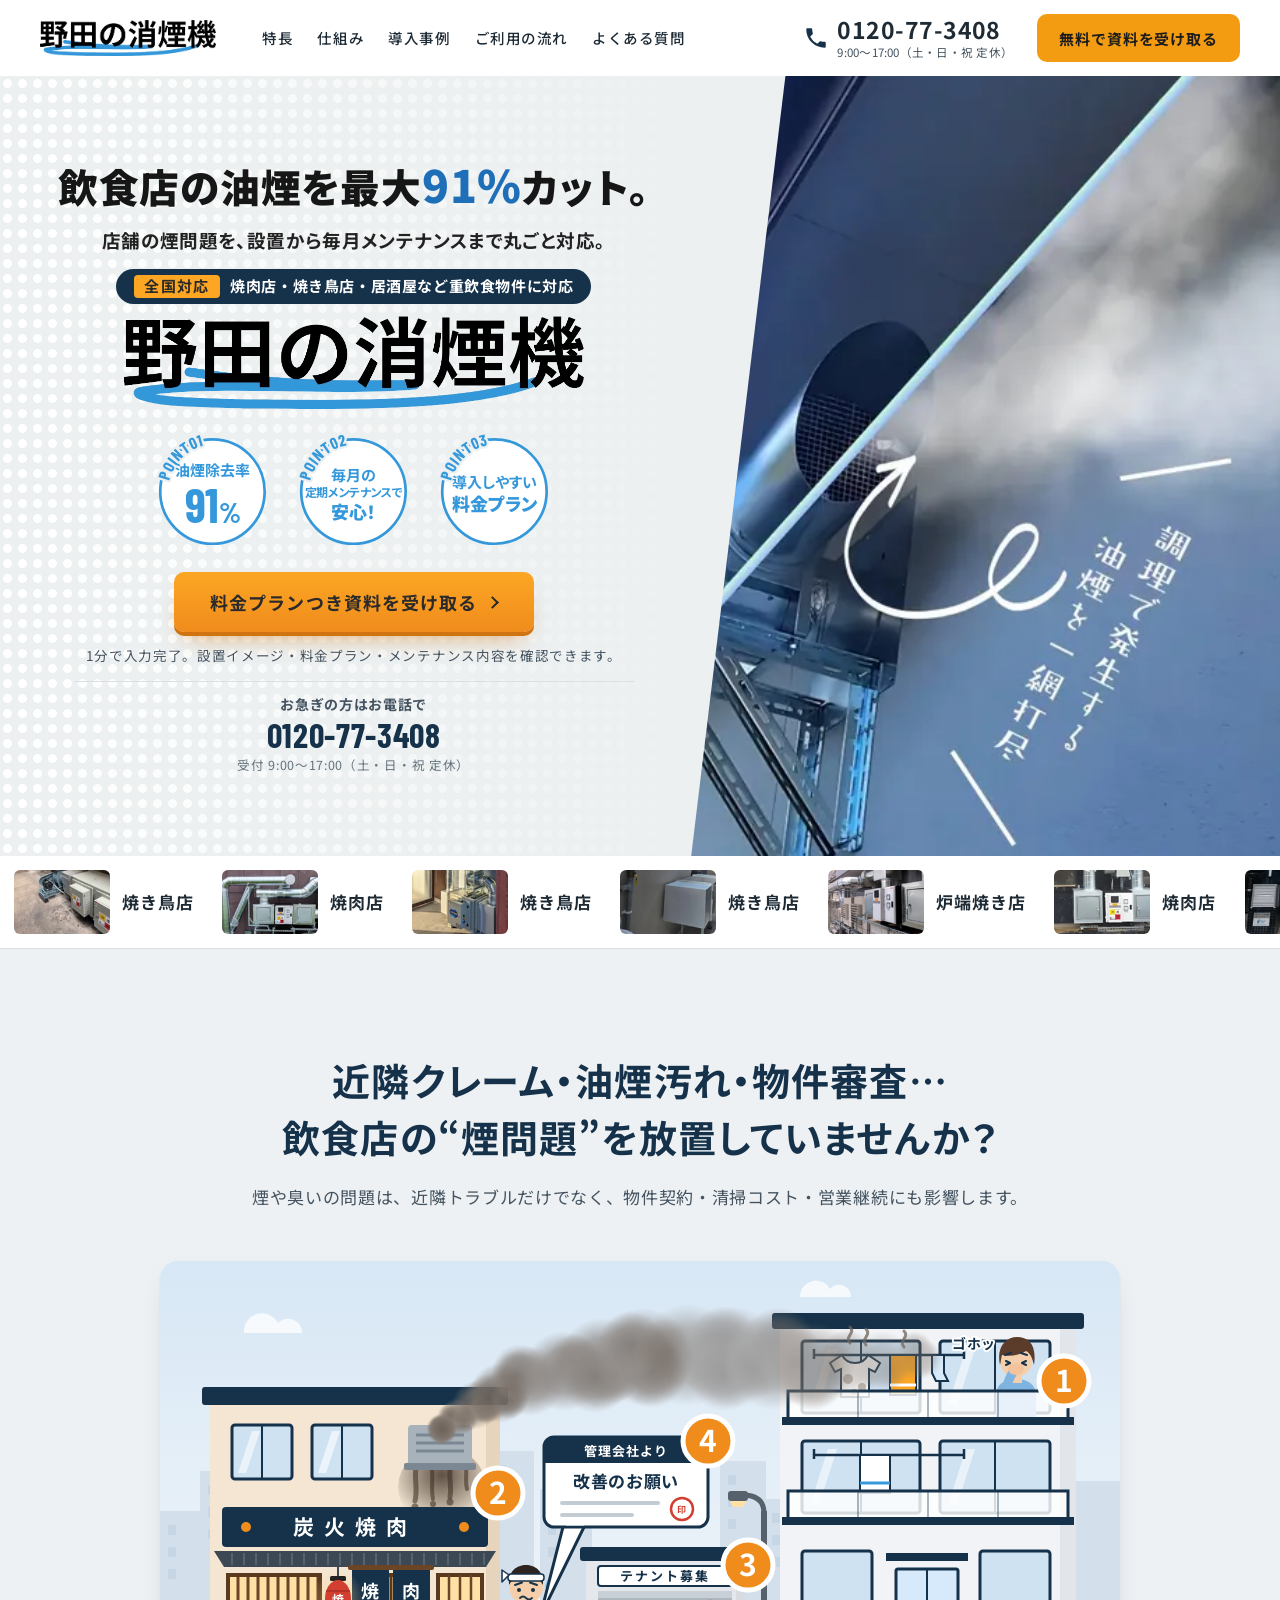
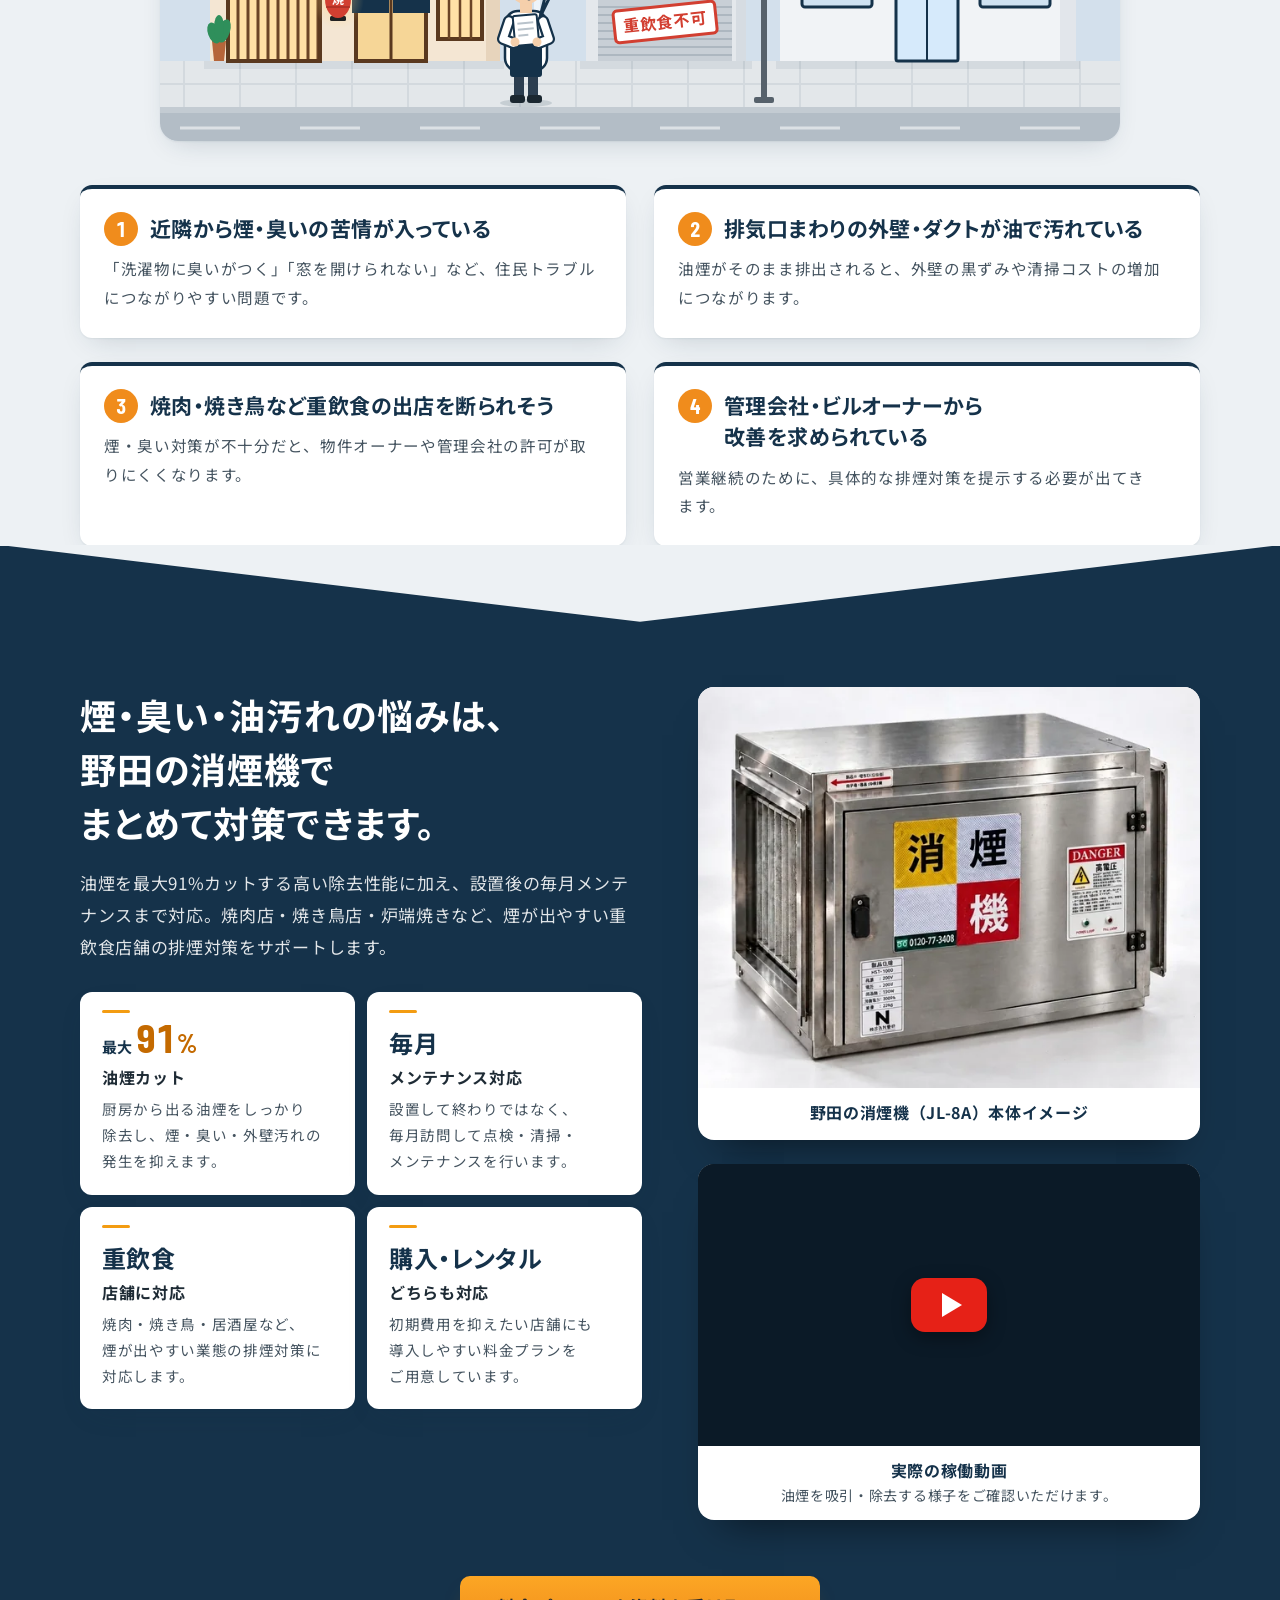
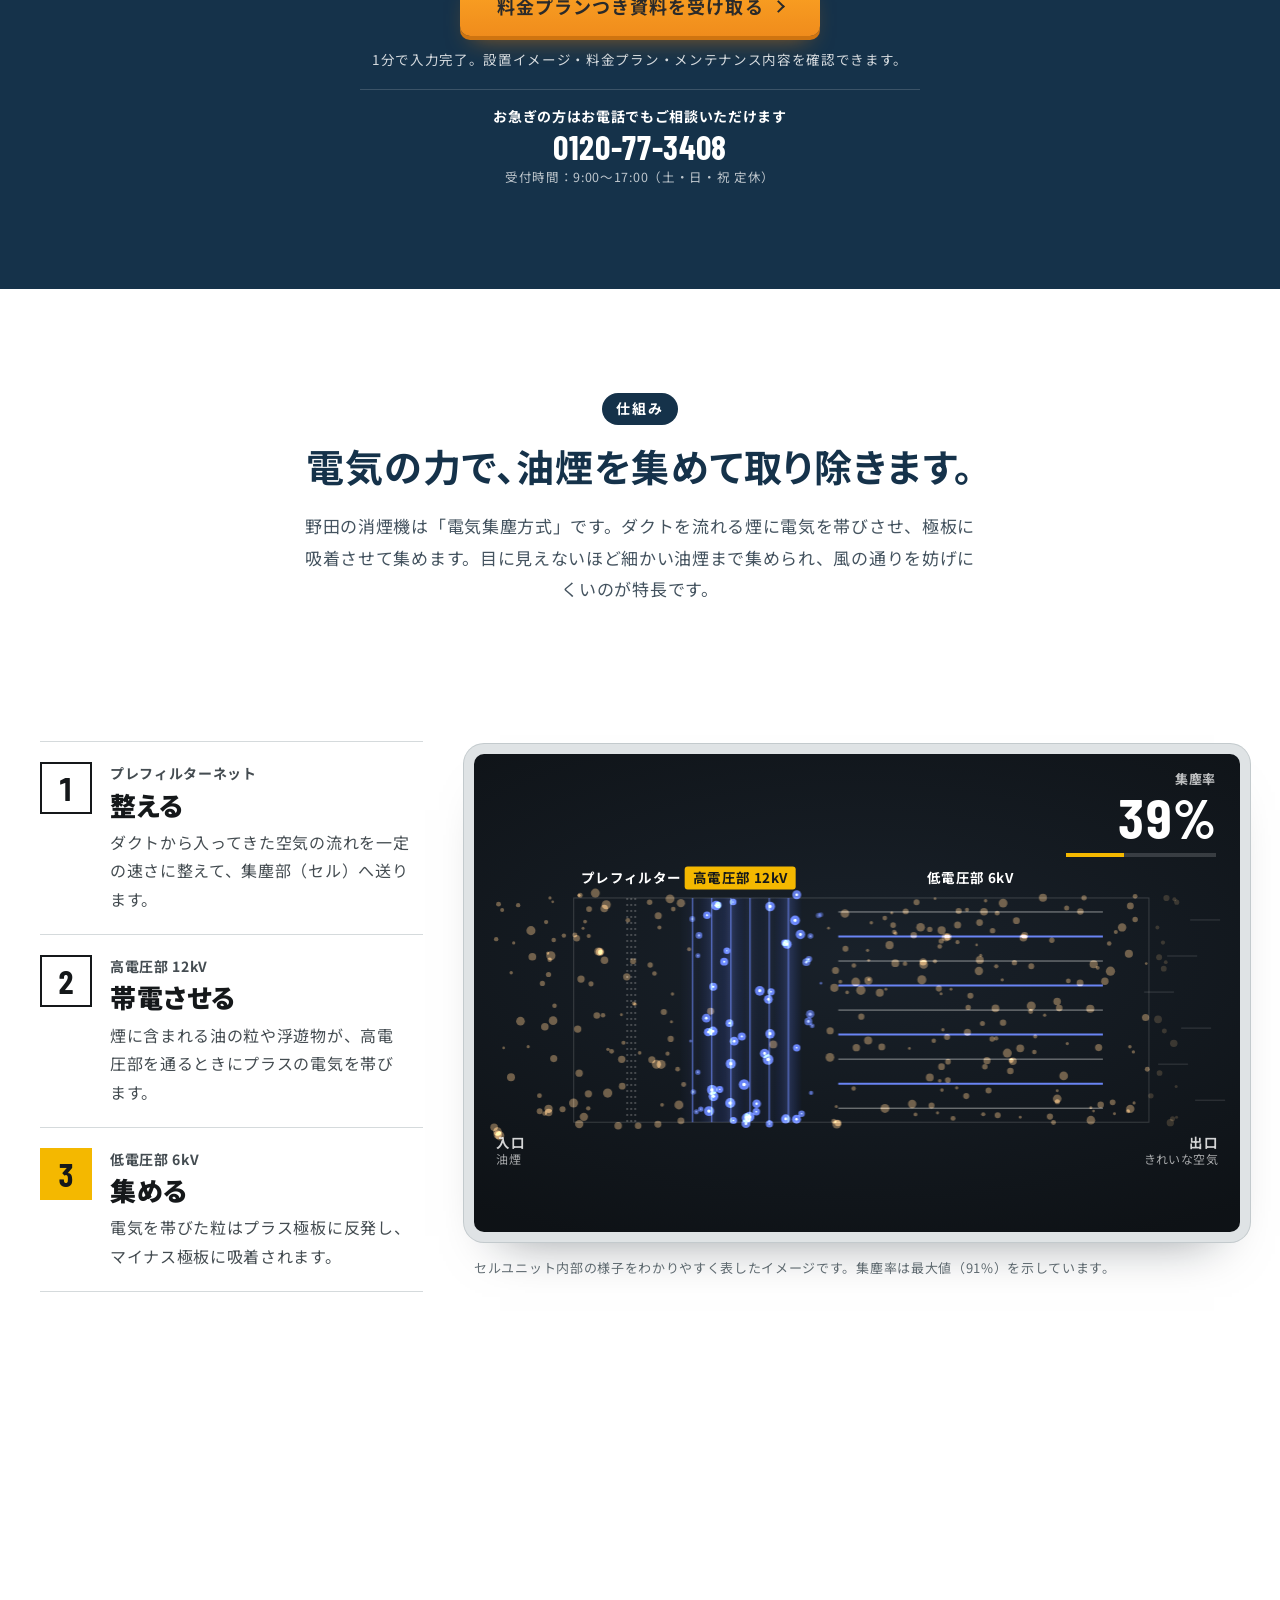
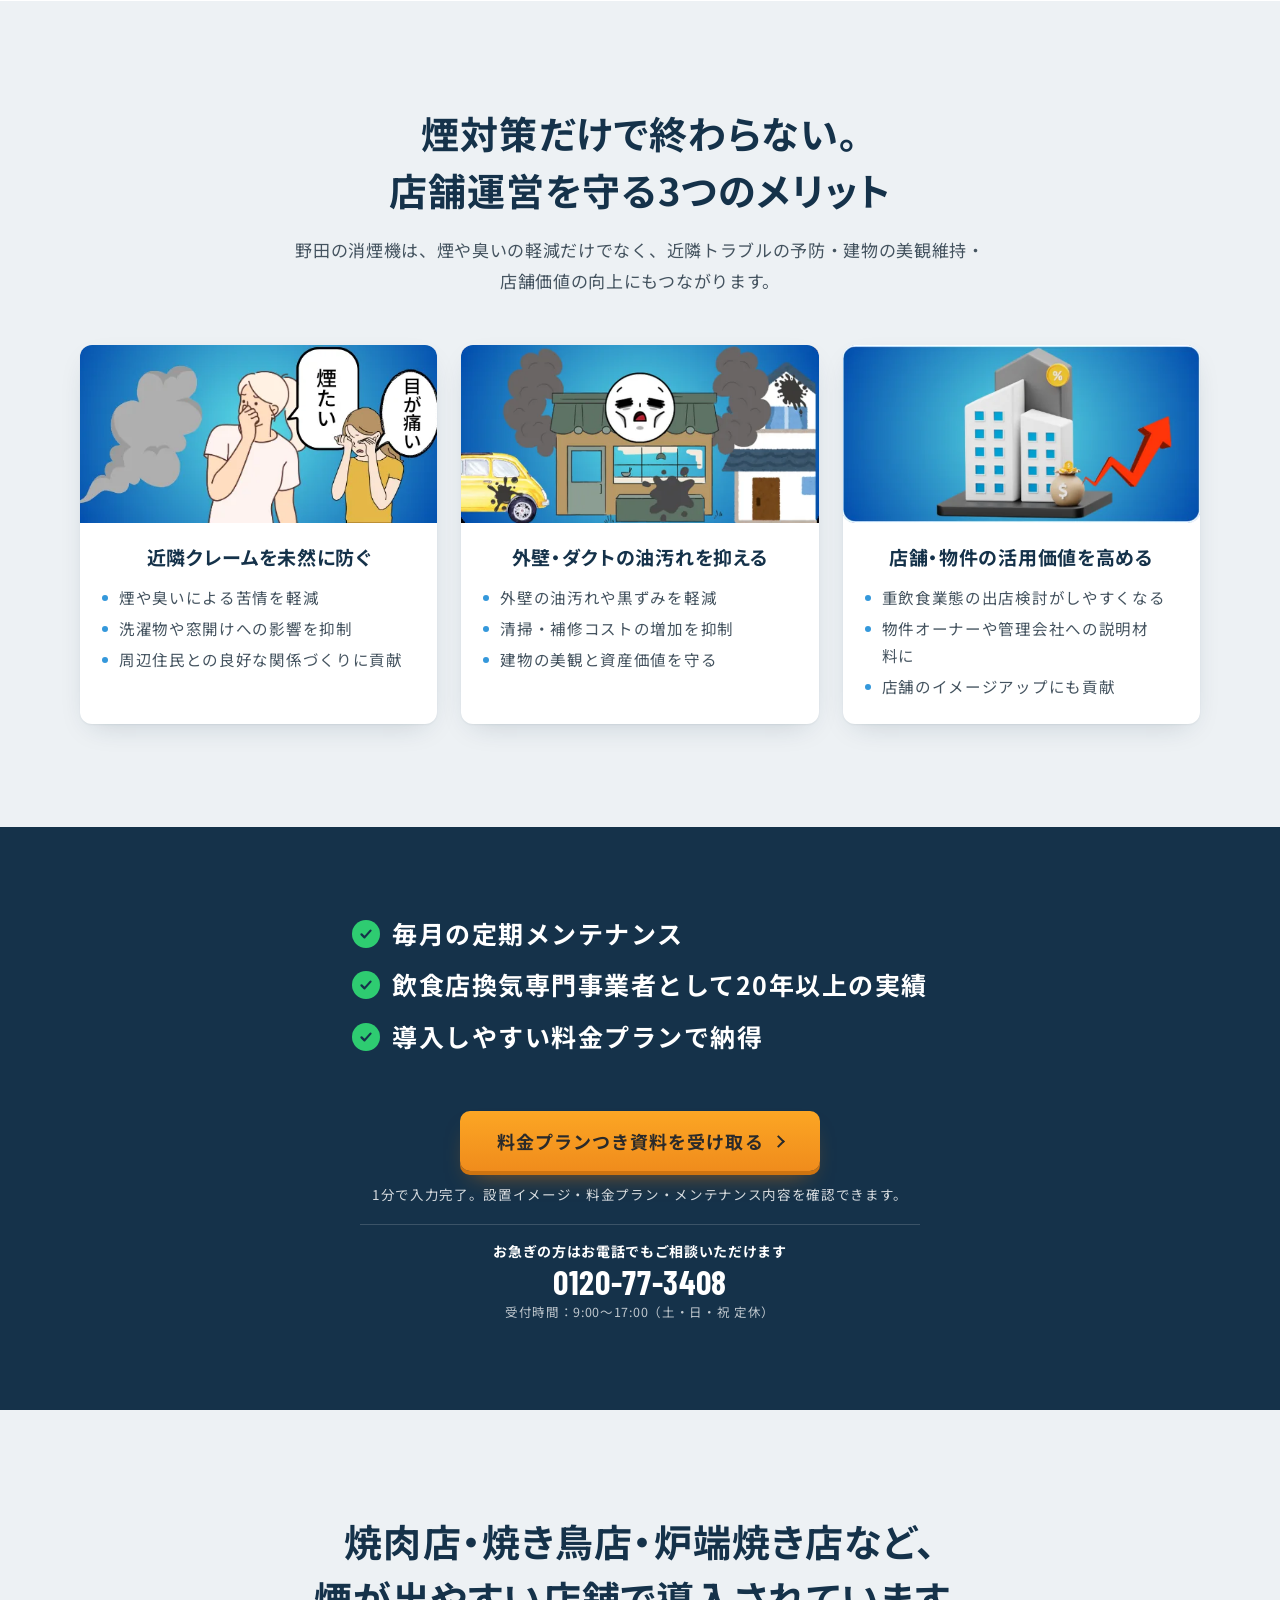
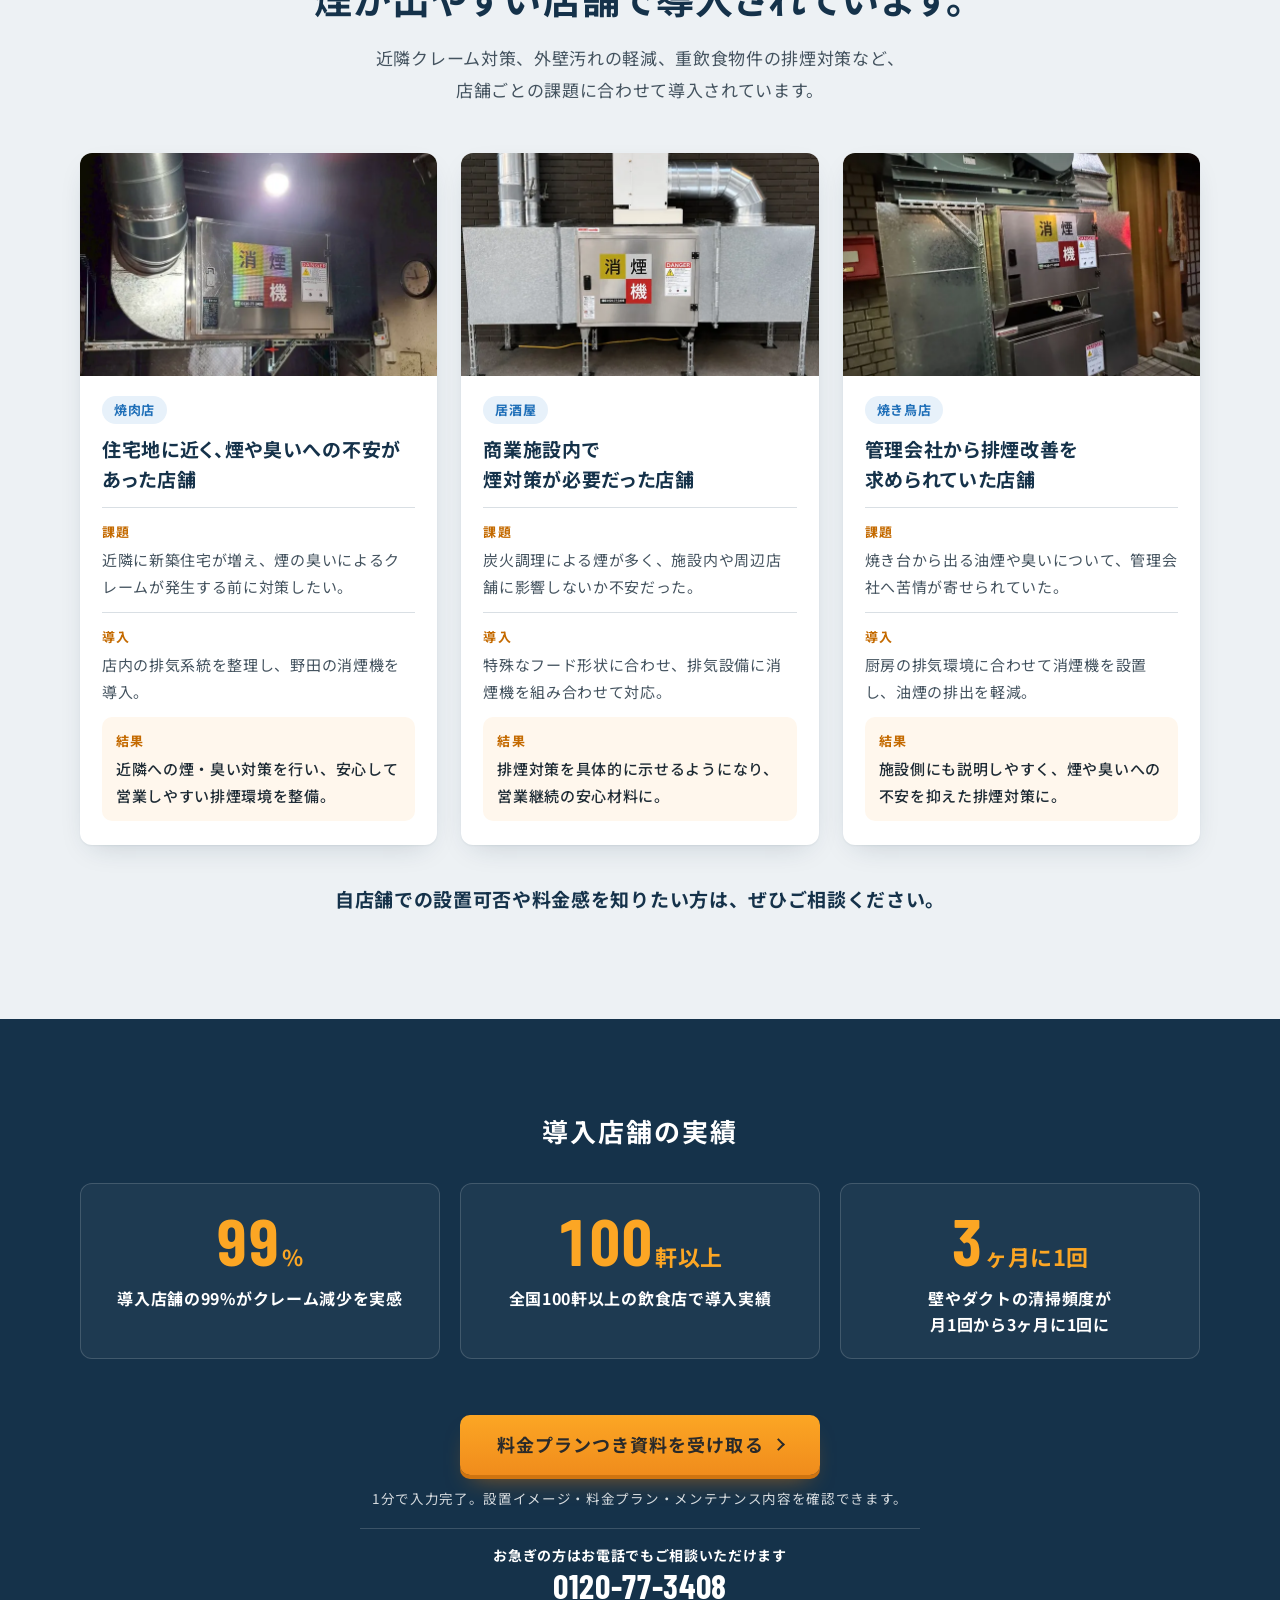
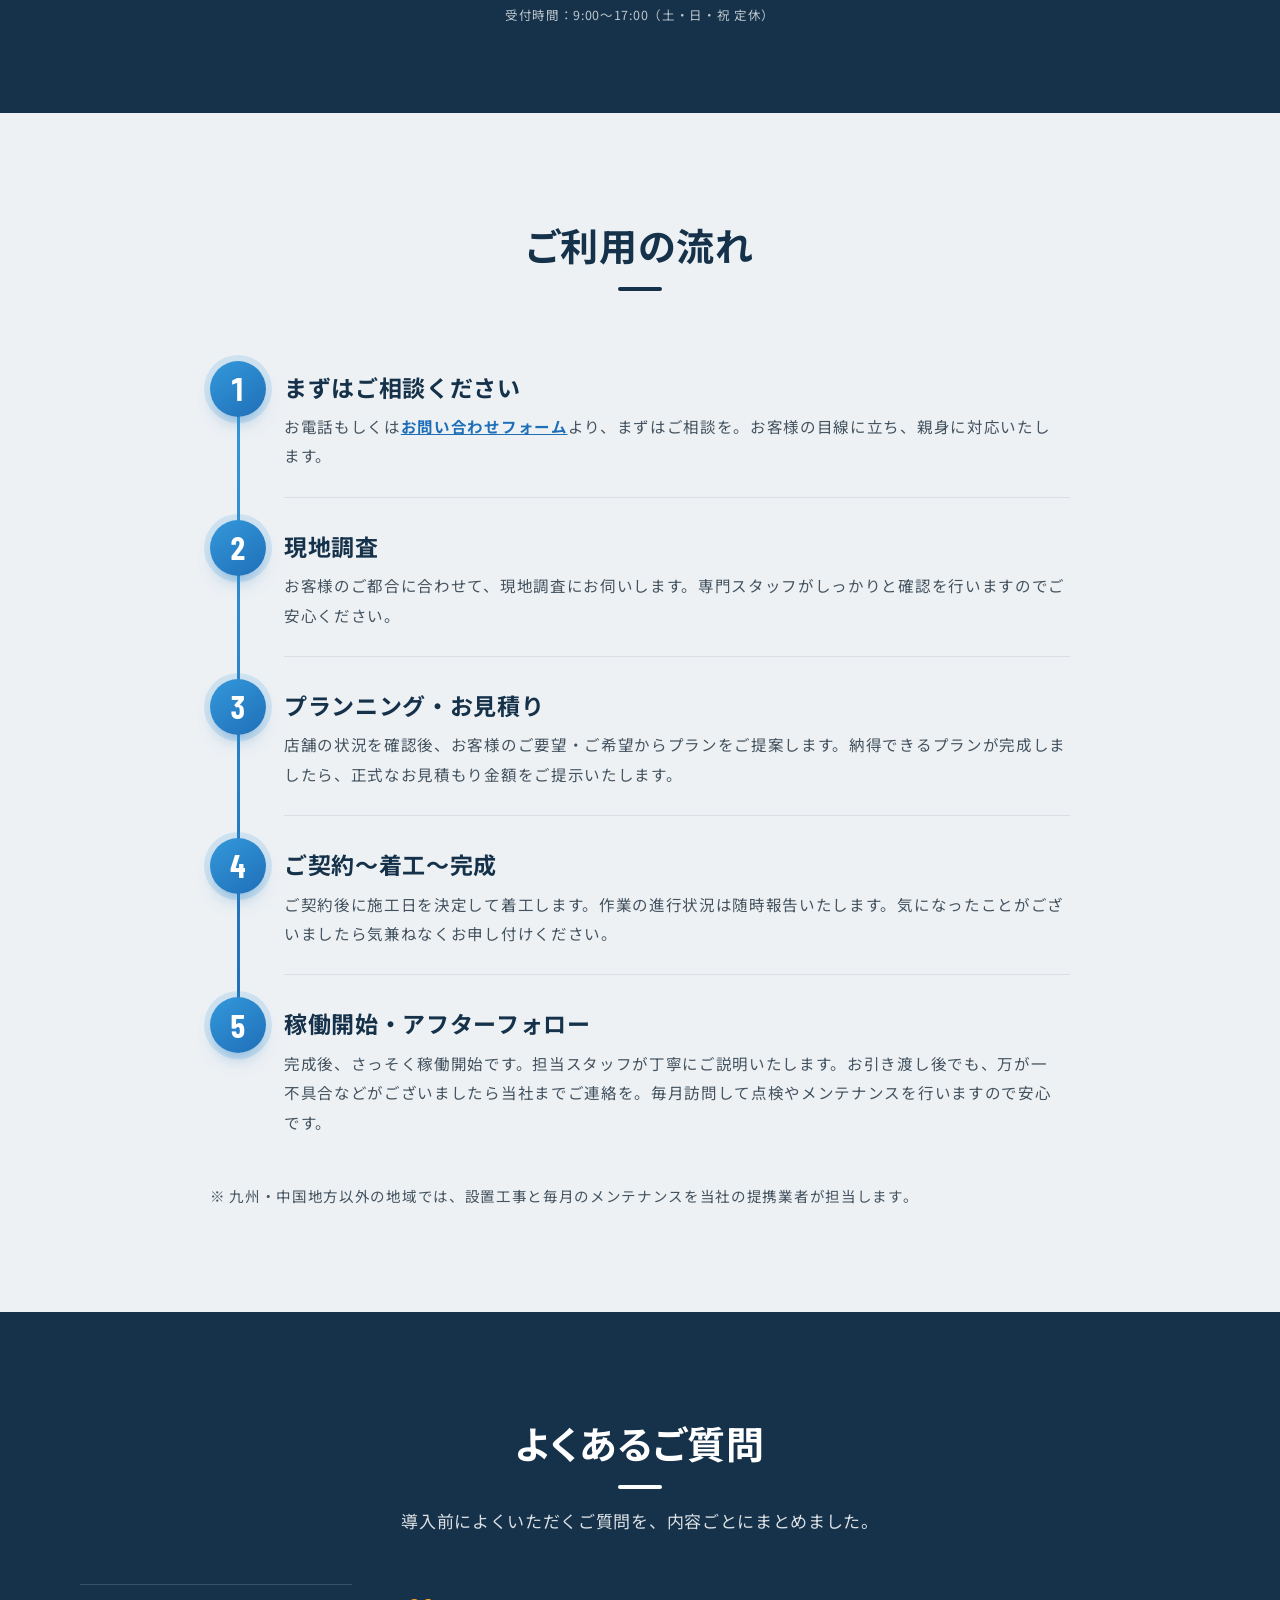
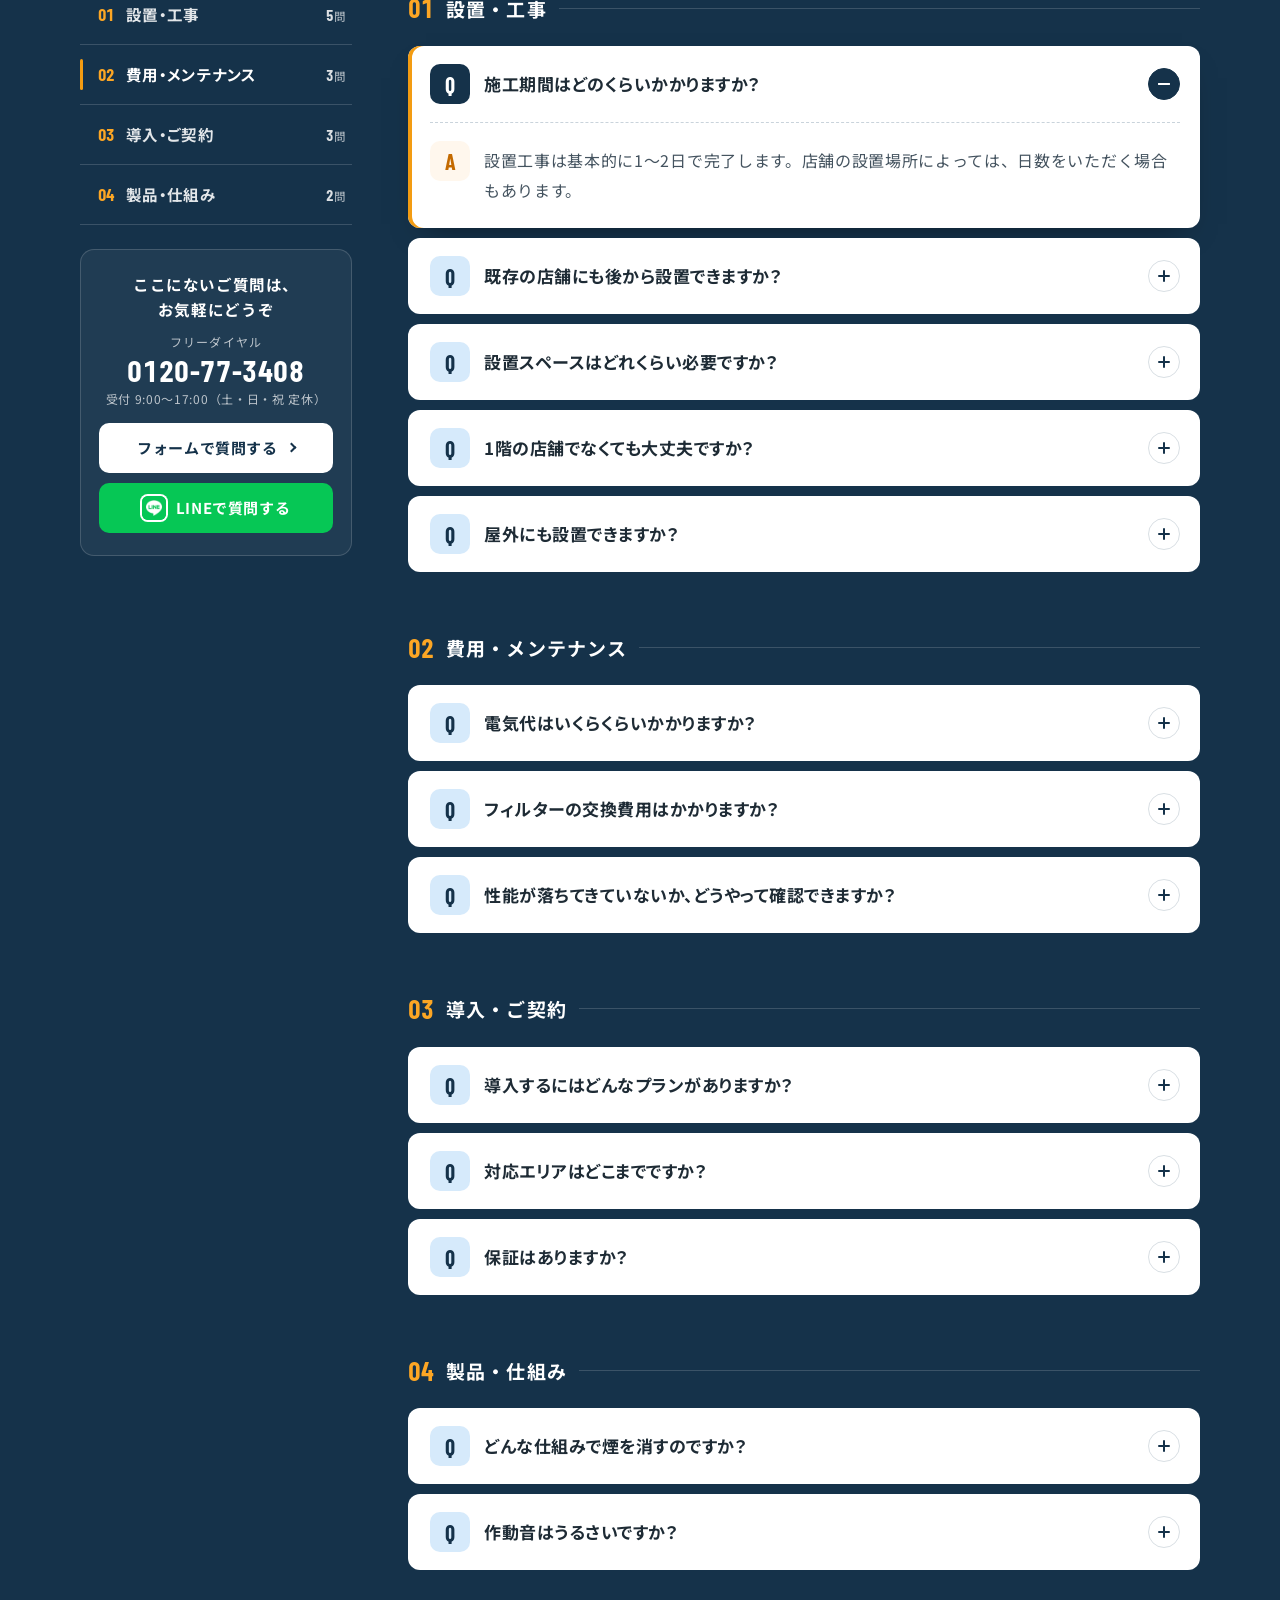
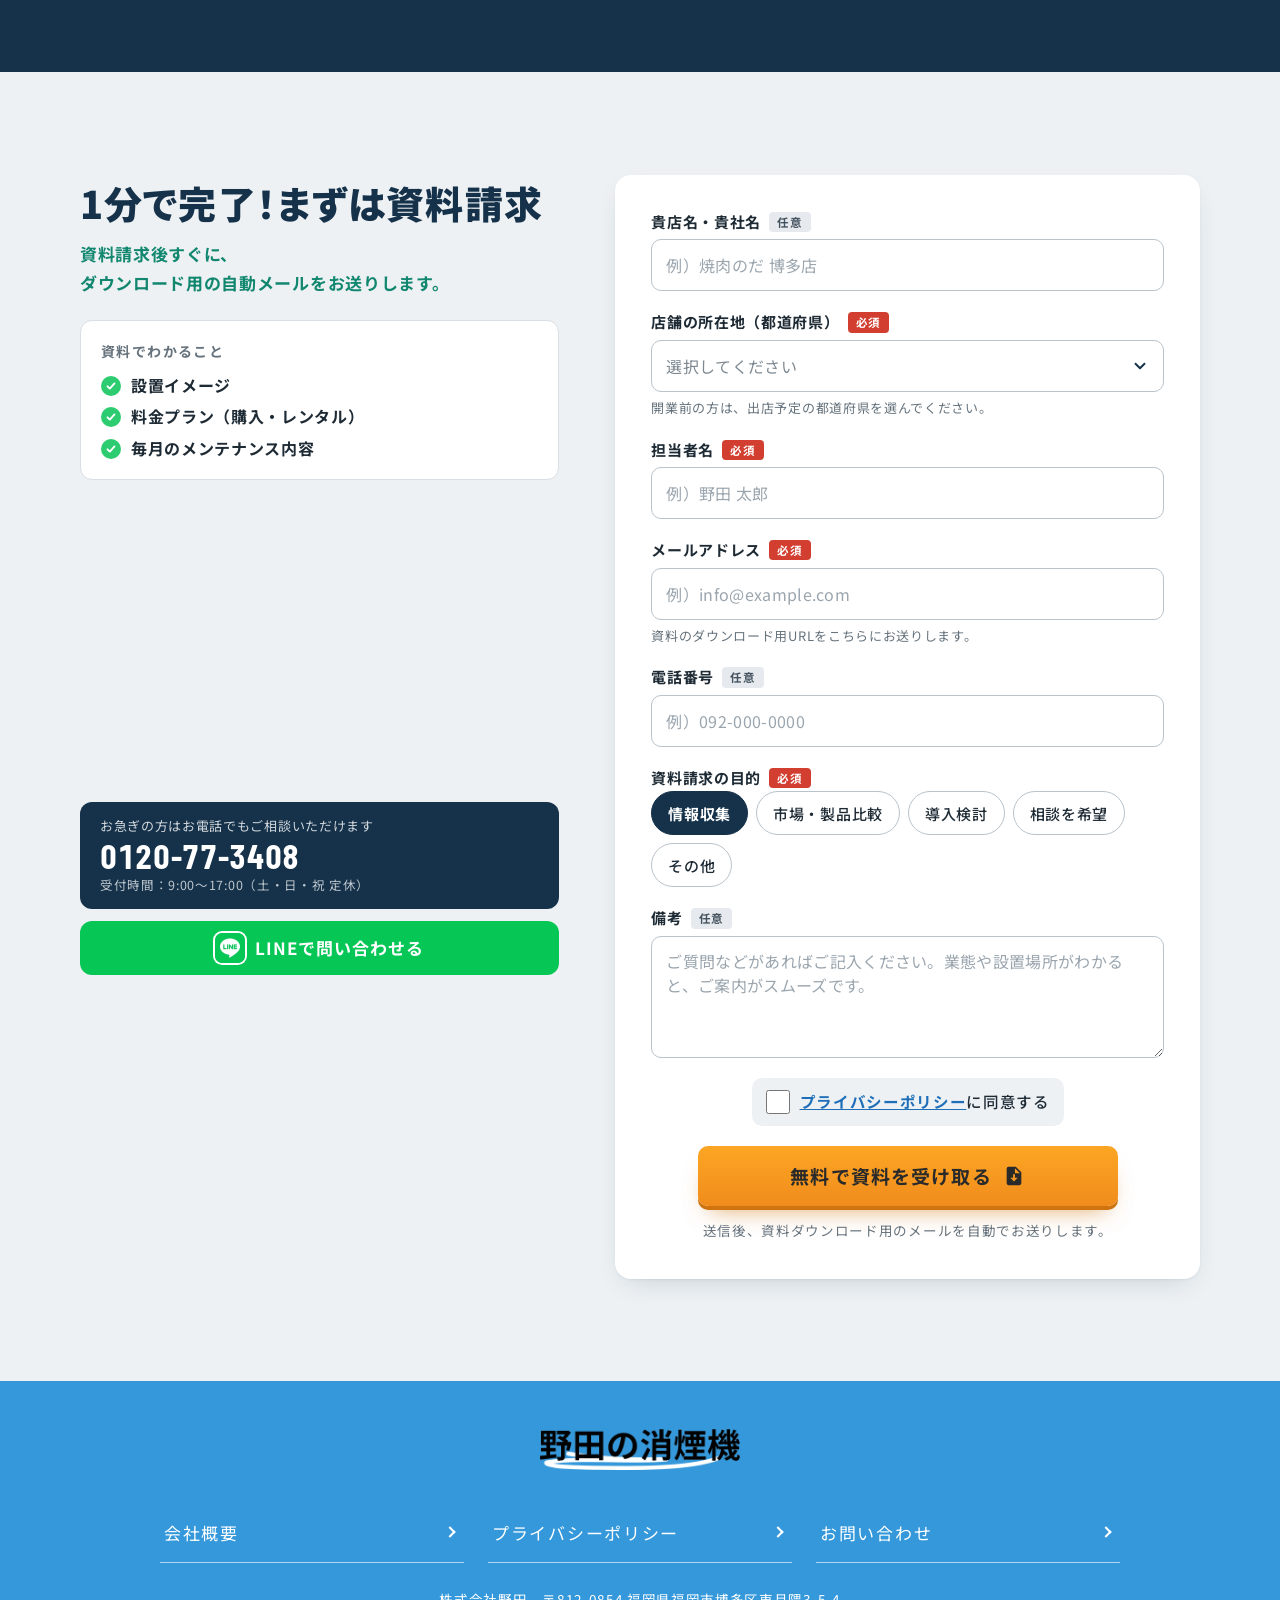
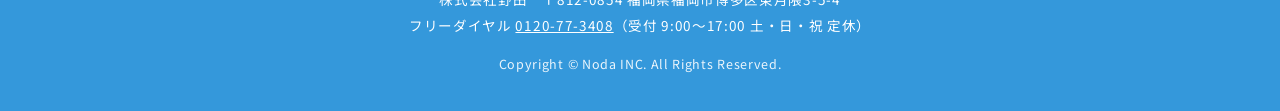
==== index.html @ f2bbcc48 "よくある質問の対応エリアの問いを、地域名を出さない聞き方にする 「九州・中国地方以外の店舗でも導入できますか？」を「対応エリアはどこまでですか？」に変え、答えを「全国に対応しています。」から始める。 " ====
<!doctype html>
<html lang="ja">
<head>
<meta charset="utf-8">
<meta name="viewport" content="width=device-width, initial-scale=1, viewport-fit=cover">
<title>【油煙91%カット】野田の消煙機│飲食店の排煙トラブルをゼロへ</title>
<meta name="description" content="焼肉店・焼き鳥店・居酒屋など重飲食店の煙・臭い・油汚れ対策に。電気集塵方式で油煙を最大91%カットする「野田の消煙機 JL-8A」。全国対応。設置から毎月の定期メンテナンスまで対応。購入・レンタルの料金プランつき資料を無料でお送りします。">
<link rel="canonical" href="https://shoenki.duct-noda.com/">
<meta name="theme-color" content="#15324a">
<meta name="format-detection" content="telephone=no">

<meta property="og:locale" content="ja_JP">
<meta property="og:type" content="website">
<meta property="og:site_name" content="野田の消煙機">
<meta property="og:title" content="【油煙91%カット】野田の消煙機│飲食店の排煙トラブルをゼロへ">
<meta property="og:description" content="電気集塵方式で油煙を最大91%カット。設置から毎月の定期メンテナンスまで対応する、重飲食店のための消煙機です。">
<meta property="og:url" content="https://shoenki.duct-noda.com/">
<meta property="og:image" content="https://shoenki.duct-noda.com/assets/img/ogp.jpg">
<meta property="og:image:width" content="1200">
<meta property="og:image:height" content="630">
<meta name="twitter:card" content="summary_large_image">
<meta name="twitter:site" content="@nodanoda092">

<link rel="icon" href="assets/img/favicon.svg" type="image/svg+xml">
<link rel="apple-touch-icon" href="assets/img/apple-touch-icon.png">

<link rel="preload" as="image" href="assets/img/hero-sp.webp" media="(max-width: 899px)" fetchpriority="high">
<link rel="preload" as="image" href="assets/img/hero-photo.webp" imagesrcset="assets/img/hero-photo-720.webp 720w, assets/img/hero-photo.webp 1112w" imagesizes="48vw" media="(min-width: 900px)" fetchpriority="high">
<link rel="stylesheet" href="assets/css/site.css">

<!-- Web fonts load without blocking the first paint -->
<link rel="preconnect" href="https://fonts.googleapis.com">
<link rel="preconnect" href="https://fonts.gstatic.com" crossorigin>
<link rel="stylesheet" href="https://fonts.googleapis.com/css2?family=Noto+Sans+JP:wght@400;500;700;900&family=Barlow+Condensed:wght@600;700&display=swap" media="print" onload="this.media='all'">
<noscript><link rel="stylesheet" href="https://fonts.googleapis.com/css2?family=Noto+Sans+JP:wght@400;500;700;900&family=Barlow+Condensed:wght@600;700&display=swap"></noscript>

<!-- Google Tag Manager -->
<script>(function(w,d,s,l,i){w[l]=w[l]||[];w[l].push({'gtm.start':
new Date().getTime(),event:'gtm.js'});var f=d.getElementsByTagName(s)[0],
j=d.createElement(s),dl=l!='dataLayer'?'&l='+l:'';j.async=true;j.src=
'https://www.googletagmanager.com/gtm.js?id='+i+dl;f.parentNode.insertBefore(j,f);
})(window,document,'script','dataLayer','GTM-W7PSRQTX');</script>
<!-- End Google Tag Manager -->
<!-- Google tag (the one Site Kit added on the WordPress site) -->
<script async src="https://www.googletagmanager.com/gtag/js?id=GT-MJJR4XTD"></script>
<script>window.dataLayer=window.dataLayer||[];function gtag(){dataLayer.push(arguments);}gtag('js',new Date());gtag('config','GT-MJJR4XTD');</script>

<script type="application/ld+json">
{
  "@context": "https://schema.org",
  "@graph": [
    {
      "@type": "Organization",
      "@id": "https://shoenki.duct-noda.com/#org",
      "name": "株式会社野田",
      "url": "https://duct-noda.com/",
      "logo": "https://shoenki.duct-noda.com/assets/img/apple-touch-icon.png",
      "telephone": "+81-120-77-3408",
      "address": {"@type": "PostalAddress", "postalCode": "812-0854", "addressRegion": "福岡県", "addressLocality": "福岡市博多区", "streetAddress": "東月隈3-5-4", "addressCountry": "JP"},
      "areaServed": {"@type": "Country", "name": "日本"},
      "sameAs": ["https://x.com/nodanoda092"]
    },
    {
      "@type": "WebSite",
      "@id": "https://shoenki.duct-noda.com/#website",
      "url": "https://shoenki.duct-noda.com/",
      "name": "野田の消煙機",
      "inLanguage": "ja",
      "publisher": {"@id": "https://shoenki.duct-noda.com/#org"}
    },
    {
      "@type": "Product",
      "@id": "https://shoenki.duct-noda.com/#product",
      "name": "野田の消煙機 JL-8A",
      "model": "JL-8A",
      "category": "業務用消煙機（電気集塵機）",
      "description": "焼肉店・焼き鳥店・居酒屋など重飲食店の排気ダクトに取り付ける電気集塵式の消煙機。高電圧部12kVと低電圧部6kVで油煙を帯電・捕集し、最大91%カットします。消費電力500W、本体750(W)×840(D)×680(H)mm。",
      "image": "https://shoenki.duct-noda.com/assets/img/jl8a-1000.webp",
      "brand": {"@type": "Brand", "name": "野田の消煙機"},
      "manufacturer": {"@id": "https://shoenki.duct-noda.com/#org"}
    },
    {
      "@type": "FAQPage",
      "@id": "https://shoenki.duct-noda.com/#faq",
      "mainEntity": [
        {"@type": "Question", "name": "施工期間はどのくらいかかりますか？", "acceptedAnswer": {"@type": "Answer", "text": "設置工事は基本的に1〜2日で完了します。店舗の設置場所によっては、日数をいただく場合もあります。"}},
        {"@type": "Question", "name": "対応エリアはどこまでですか？", "acceptedAnswer": {"@type": "Answer", "text": "全国に対応しています。九州・中国地方以外の地域では、当社の提携業者が設置工事と毎月のメンテナンスを担当します。お見積りの際に、お店の地域での進め方をご案内します。"}},
        {"@type": "Question", "name": "既存の店舗にも後から設置できますか？", "acceptedAnswer": {"@type": "Answer", "text": "はい、できます。現在お使いの排気ダクトにチャンバーボックスを介して接続するため、大がかりな改修は必要ありません。工事は通常1〜2日で完了し、営業への影響をできるだけ抑えて導入いただけます。"}},
        {"@type": "Question", "name": "作動音はうるさいですか？", "acceptedAnswer": {"@type": "Answer", "text": "通常の運転ではほとんど音がなく、店内の会話や営業の妨げにはなりません。電源を入れた直後などに「パチパチ」という放電音が一時的に鳴ることがあります。この音が長く続く場合は内部にゴミが入っているサインのため、毎月の定期メンテナンスで点検・清掃します。"}},
        {"@type": "Question", "name": "性能が落ちてきていないか、どうやって確認できますか？", "acceptedAnswer": {"@type": "Answer", "text": "本体に電圧メーターを内蔵しており、毎月のメンテナンスで集塵性能の要となる出力電圧（高電圧部12kV±2kV、低電圧部6kV±2kV）を実測して確認しています。掃除だけで終わらせず、数値で性能を確かめたうえでご報告します。"}},
        {"@type": "Question", "name": "フィルターの交換費用はかかりますか？", "acceptedAnswer": {"@type": "Answer", "text": "集塵部（セル）は洗浄して繰り返し使える構造のため、使い捨てフィルターのように買い足す必要はありません。洗浄・点検は毎月のメンテナンスで行います。なお、長期間の使用で劣化した部品（電極・ガイシなど）は交換が必要になる場合があります。"}},
        {"@type": "Question", "name": "電気代はいくらくらいかかりますか？", "acceptedAnswer": {"@type": "Answer", "text": "消費電力は500Wです。1日6〜7時間・月25日の営業でお使いの場合、電気代の目安は月2,500円程度です（電力単価31円/kWhで計算。ご契約内容や稼働時間により変わります）。"}},
        {"@type": "Question", "name": "設置スペースはどれくらい必要ですか？", "acceptedAnswer": {"@type": "Answer", "text": "本体サイズは750(W)×840(D)×680(H)mmで、畳1枚に収まる大きさです。設置にあたっては、本体の前後に接続用のチャンバーボックスを、正面に0.7m以上のメンテナンススペースを確保します。厨房内・屋外・天井吊りなど設置パターンは複数あり、現地調査で店舗に合った配置をご提案します。"}},
        {"@type": "Question", "name": "1階の店舗でなくても大丈夫ですか？", "acceptedAnswer": {"@type": "Answer", "text": "問題ありません。毎月のメンテナンスで扉を開けて内部の部品を引き出すため、本体の正面に一定のスペースが必要です。現地調査で確認します。店内への設置事例もあります。"}},
        {"@type": "Question", "name": "屋外にも設置できますか？", "acceptedAnswer": {"@type": "Answer", "text": "はい。屋外に設置する場合は防雨カバー（別売）を取り付け、油漏れ・虫や雨水の侵入・使用環境（温度0〜50℃、湿度80%以下）を考えて施工します。"}},
        {"@type": "Question", "name": "導入するにはどんなプランがありますか？", "acceptedAnswer": {"@type": "Answer", "text": "購入プランとレンタルプランの2種類をご用意しています。料金の詳細は資料をご覧ください。"}},
        {"@type": "Question", "name": "保証はありますか？", "acceptedAnswer": {"@type": "Answer", "text": "お買い上げ日から1年間の保証があります。保証期間内に正常な使い方で故障した場合は、無償で修理します（天災、誤った使い方、消耗品の劣化などによる故障は有償となります）。"}},
        {"@type": "Question", "name": "どんな仕組みで煙を消すのですか？", "acceptedAnswer": {"@type": "Answer", "text": "静電気の力で煙を集める「電気集塵方式」です。ダクトから入った煙は、まず高電圧部（12kV）でプラスの電気を帯び、続く低電圧部（6kV）でマイナスの極板に吸着されます。フィルターで濾し取るのではなく電気で吸い付けるため、目に見えないほど細かい油煙まで捕集でき、風の通りを妨げにくいのが特長です。"}}
      ]
    }
  ]
}
</script>
</head>
<body>
<!-- Google Tag Manager (noscript) -->
<noscript><iframe src="https://www.googletagmanager.com/ns.html?id=GTM-W7PSRQTX" height="0" width="0" style="display:none;visibility:hidden"></iframe></noscript>
<!-- End Google Tag Manager (noscript) -->

<a class="skip" href="#main">本文へスキップ</a>

<header class="hd" data-hd>
  <div class="hd__in">
    <a class="hd__logo" href="#top"><img src="assets/img/logo.webp" alt="野田の消煙機" width="906" height="185"></a>
    <nav class="hd__nav" aria-label="ページ内メニュー">
      <a href="#solution">特長</a>
      <a href="#shikumi">仕組み</a>
      <a href="#cases">導入事例</a>
      <a href="#flow">ご利用の流れ</a>
      <a href="#faq">よくある質問</a>
    </nav>
    <a class="hd__tel" href="tel:0120773408">
      <svg class="ic" viewBox="0 0 24 24" aria-hidden="true"><path d="M6.6 10.8a15.1 15.1 0 0 0 6.6 6.6l2.2-2.2a1 1 0 0 1 1-.25 11.4 11.4 0 0 0 3.6.57 1 1 0 0 1 1 1V20a1 1 0 0 1-1 1A17 17 0 0 1 3 4a1 1 0 0 1 1-1h3.5a1 1 0 0 1 1 1c0 1.25.2 2.45.57 3.57a1 1 0 0 1-.25 1z"/></svg>
      <span><b>0120-77-3408</b><small>9:00〜17:00（土・日・祝 定休）</small></span>
    </a>
    <a class="btn btn--orange hd__cta" href="#download">無料で資料を受け取る</a>
  </div>
</header>

<main id="main">

<!-- ============ HERO ============ -->
<section class="hero" id="top" aria-labelledby="hero-ttl">
  <picture class="hero__photo">
    <source media="(max-width: 899px)" srcset="assets/img/hero-sp.webp" width="800" height="550">
    <img src="assets/img/hero-photo.webp" srcset="assets/img/hero-photo-720.webp 720w, assets/img/hero-photo.webp 1112w" sizes="48vw" width="1112" height="864" alt="店舗の外壁に取り付けた排気ダクトから油煙が出ている様子" fetchpriority="high">
  </picture>
  <div class="hero__in">
    <h1 class="hero__catch" id="hero-ttl"><span class="nb">飲食店の油煙を</span><span class="nb">最大<em>91%</em>カット。</span></h1>
    <p class="hero__sub"><span class="nb">店舗の煙問題を、</span><span class="nb">設置から毎月メンテナンスまで</span><span class="nb">丸ごと対応。</span></p>
    <p class="hero__pill"><b>全国対応</b>焼肉店・焼き鳥店・居酒屋など<span class="nb">重飲食物件に対応</span></p>
    <p class="hero__brand"><img src="assets/img/logo.webp" alt="野田の消煙機" width="906" height="185"></p>
    <ul class="points">
      <li class="point">
        <svg class="point__ring" viewBox="0 0 160 160" aria-hidden="true"><circle cx="80" cy="84" r="68"/><path id="pa1" d="M24 70 A60 60 0 0 1 98 25" fill="none" stroke="none"/><text><textPath href="#pa1">POINT01</textPath></text></svg>
        <p><span class="point__s">油煙除去率</span><b class="point__big">91<small>%</small></b></p>
      </li>
      <li class="point">
        <svg class="point__ring" viewBox="0 0 160 160" aria-hidden="true"><circle cx="80" cy="84" r="68"/><path id="pa2" d="M24 70 A60 60 0 0 1 98 25" fill="none" stroke="none"/><text><textPath href="#pa2">POINT02</textPath></text></svg>
        <p><span class="point__s">毎月の</span><span class="point__xs">定期メンテナンスで</span><b>安心！</b></p>
      </li>
      <li class="point">
        <svg class="point__ring" viewBox="0 0 160 160" aria-hidden="true"><circle cx="80" cy="84" r="68"/><path id="pa3" d="M24 70 A60 60 0 0 1 98 25" fill="none" stroke="none"/><text><textPath href="#pa3">POINT03</textPath></text></svg>
        <p><span class="point__s">導入しやすい</span><b>料金プラン</b></p>
      </li>
    </ul>
    <div class="cta cta--hero">
      <a class="btn btn--cta" href="#download">料金プランつき資料を受け取る<i class="arw" aria-hidden="true"></i></a>
      <p class="cta__note">1分で入力完了。設置イメージ・料金プラン・メンテナンス内容を確認できます。</p>
      <p class="cta__tel"><span>お急ぎの方はお電話で</span><a href="tel:0120773408">0120-77-3408</a><small>受付 9:00〜17:00（土・日・祝 定休）</small></p>
    </div>
  </div>
</section>

<!-- ============ STORES TICKER ============ -->
<section class="ticker" aria-label="導入店舗の一例">
  <div class="ticker__track" data-ticker>
    <ul class="ticker__list">
      <li><img src="assets/img/ticker/yakitori-1.webp" alt="" width="308" height="274" loading="lazy"><p>焼き鳥店</p></li>
      <li><img src="assets/img/ticker/yakiniku-1.webp" alt="" width="304" height="274" loading="lazy"><p>焼肉店</p></li>
      <li><img src="assets/img/ticker/yakitori-kumamoto.webp" alt="" width="308" height="274" loading="lazy"><p>焼き鳥店</p></li>
      <li><img src="assets/img/ticker/yakitori-2.webp" alt="" width="308" height="274" loading="lazy"><p>焼き鳥店</p></li>
      <li><img src="assets/img/ticker/robata.webp" alt="" width="314" height="268" loading="lazy"><p>炉端焼き店</p></li>
      <li><img src="assets/img/ticker/yakiniku-2.webp" alt="" width="304" height="274" loading="lazy"><p>焼肉店</p></li>
      <li><img src="assets/img/ticker/yakitori-3.webp" alt="" width="308" height="274" loading="lazy"><p>焼き鳥店</p></li>
      <li><img src="assets/img/ticker/makiryori.webp" alt="" width="308" height="274" loading="lazy"><p>薪料理店</p></li>
      <li><img src="assets/img/ticker/yakiniku-3.webp" alt="" width="304" height="274" loading="lazy"><p>焼肉店</p></li>
      <li><img src="assets/img/ticker/yakitori-4.webp" alt="" width="308" height="274" loading="lazy"><p>焼き鳥店</p></li>
    </ul>
  </div>
</section>

<!-- ============ PROBLEMS ============ -->
<section class="sec sec--light problem" id="problem" aria-labelledby="problem-ttl">
  <div class="wrap">
    <header class="sh">
      <h2 class="sh__ttl" id="problem-ttl"><span class="nb">近隣クレーム・</span><span class="nb">油煙汚れ・</span><span class="nb">物件審査…</span><br><span class="nb">飲食店の“煙問題”を</span><span class="nb">放置していませんか？</span></h2>
      <p class="sh__lead">煙や臭いの問題は、近隣トラブルだけでなく、<span class="nb">物件契約・清掃コスト・営業継続にも影響します。</span></p>
    </header>
    <figure class="problem__map" data-map>
      <svg class="illust illust--map" viewBox="0 0 960 480" role="img" aria-labelledby="map-ttl">
      <title id="map-ttl">煙の問題が起きている街並みのイラスト。①焼肉店の煙が隣のマンションに届き、住民が洗濯物の臭いに困っている。②排気口まわりの外壁が油で黒ずんでいる。③隣の空き店舗は「重飲食不可」。④店主が管理会社から「改善のお願い」を受け取っている。</title>
      <defs>
        <linearGradient id="mp-sky" x1="0" y1="0" x2="0" y2="1"><stop offset="0" stop-color="#d7e7f5"/><stop offset=".75" stop-color="#eef4f9"/></linearGradient>
        <radialGradient id="mp-smk"><stop offset="0" stop-color="#6c625a" stop-opacity=".95"/><stop offset=".55" stop-color="#7a7068" stop-opacity=".7"/><stop offset="1" stop-color="#8a8078" stop-opacity="0"/></radialGradient>
        <radialGradient id="mp-stain" cx=".5" cy=".35" r=".6"><stop offset="0" stop-color="#3a2c21" stop-opacity=".8"/><stop offset=".6" stop-color="#3a2c21" stop-opacity=".35"/><stop offset="1" stop-color="#3a2c21" stop-opacity="0"/></radialGradient>
        <radialGradient id="mp-glow" cx=".5" cy=".5" r=".5"><stop offset="0" stop-color="#ffd27a" stop-opacity=".55"/><stop offset="1" stop-color="#ffd27a" stop-opacity="0"/></radialGradient>
      </defs>
      <rect width="960" height="480" fill="url(#mp-sky)"/>
      <g fill="#fff" opacity=".75"><path class="mv map__cloud" d="M84 70a18 18 0 0 1 34-8a14 14 0 0 1 24 10h-58z"/><path class="mv map__cloud map__cloud--2" d="M640 34a16 16 0 0 1 30-6a12 12 0 0 1 21 8h-51z"/></g>
      <g fill="#d3e0ec"><rect x="0" y="250" width="46" height="150"/><rect x="40" y="210" width="50" height="190"/><rect x="96" y="236" width="40" height="164"/><rect x="330" y="190" width="44" height="210"/><rect x="380" y="228" width="52" height="172"/><rect x="560" y="200" width="46" height="200"/><rect x="604" y="238" width="40" height="162"/><rect x="900" y="220" width="60" height="180"/></g>
      <g fill="#c6d6e5"><rect x="8" y="264" width="8" height="10"/><rect x="8" y="286" width="8" height="10"/><rect x="8" y="308" width="8" height="10"/><rect x="48" y="224" width="8" height="10"/><rect x="48" y="246" width="8" height="10"/><rect x="48" y="268" width="8" height="10"/><rect x="104" y="250" width="8" height="10"/><rect x="104" y="272" width="8" height="10"/><rect x="104" y="294" width="8" height="10"/><rect x="338" y="204" width="8" height="10"/><rect x="338" y="226" width="8" height="10"/><rect x="338" y="248" width="8" height="10"/><rect x="388" y="242" width="8" height="10"/><rect x="388" y="264" width="8" height="10"/><rect x="388" y="286" width="8" height="10"/><rect x="568" y="214" width="8" height="10"/><rect x="568" y="236" width="8" height="10"/><rect x="568" y="258" width="8" height="10"/><rect x="612" y="252" width="8" height="10"/><rect x="612" y="274" width="8" height="10"/><rect x="612" y="296" width="8" height="10"/><rect x="908" y="234" width="8" height="10"/><rect x="908" y="256" width="8" height="10"/><rect x="908" y="278" width="8" height="10"/></g>
      <rect y="400" width="960" height="46" fill="#e3e7ea"/>
      <g stroke="#d3d9de" stroke-width="2"><path d="M24 400v46"/><path d="M80 400v46"/><path d="M136 400v46"/><path d="M192 400v46"/><path d="M248 400v46"/><path d="M304 400v46"/><path d="M360 400v46"/><path d="M416 400v46"/><path d="M472 400v46"/><path d="M528 400v46"/><path d="M584 400v46"/><path d="M640 400v46"/><path d="M696 400v46"/><path d="M752 400v46"/><path d="M808 400v46"/><path d="M864 400v46"/><path d="M920 400v46"/><path d="M0 423h960"/></g>
      <rect y="446" width="960" height="6" fill="#c3cbd2"/><rect y="452" width="960" height="28" fill="#b3bdc6"/>
      <path d="M20 467h60M140 467h60M260 467h60M380 467h60M500 467h60M620 467h60M740 467h60M860 467h60" stroke="#fff" stroke-width="3" opacity=".55"/>
      <g fill="#15324a" opacity=".07"><rect x="44" y="400" width="300" height="8"/><rect x="420" y="400" width="172" height="8"/><rect x="616" y="400" width="304" height="8"/></g>
      <g>
      <rect x="50" y="140" width="290" height="260" fill="#f4e6d3"/><rect x="326" y="140" width="14" height="260" fill="#e7d4bc"/>
      <rect x="42" y="126" width="306" height="18" rx="3" fill="#15324a"/>
      <rect x="72" y="164" width="60" height="54" rx="3" fill="#cfe2f2" stroke="#15324a" stroke-width="3"/><path d="M102 164v54" stroke="#15324a" stroke-width="2"/><path d="M78 212l14-42h8l-14 42z" fill="#fff" opacity=".6"/>
      <rect x="152" y="164" width="60" height="54" rx="3" fill="#cfe2f2" stroke="#15324a" stroke-width="3"/><path d="M182 164v54" stroke="#15324a" stroke-width="2"/><path d="M158 212l14-42h8l-14 42z" fill="#fff" opacity=".6"/>
      <ellipse cx="282" cy="226" rx="44" ry="40" fill="url(#mp-stain)"/>
      <g stroke="#3a2c21" stroke-linecap="round" opacity=".55"><path d="M256 206c-2 12 2 22-1 34" stroke-width="5"/><path d="M272 208c1 10-1 20 1 30" stroke-width="4"/><path d="M290 208c-1 14 2 18 0 28" stroke-width="5"/><path d="M306 206c1 8-1 14 1 22" stroke-width="4"/></g>
      <g fill="#3a2c21" opacity=".55"><circle class="mv map__drip" cx="255" cy="246" r="3.5"/><circle class="mv map__drip" cx="273" cy="243" r="3"/><circle class="mv map__drip" cx="290" cy="241" r="3.5"/></g>
      <rect x="248" y="164" width="64" height="40" rx="4" fill="#a7b2bb"/><path d="M256 174h48M256 182h48M256 190h48" stroke="#7b8893" stroke-width="3"/><rect x="244" y="202" width="72" height="7" rx="2" fill="#7b8893"/>
      <rect x="62" y="246" width="266" height="40" rx="4" fill="#15324a"/><text x="195" y="274" text-anchor="middle" font-size="21" font-weight="700" fill="#fff" letter-spacing="10">炭火焼肉</text><circle cx="86" cy="266" r="5" fill="#f08c1c"/><circle cx="304" cy="266" r="5" fill="#f08c1c"/>
      <path d="M54 290h282l-10 16H64z" fill="#3c4954"/><path d="M72 292v12M84 292v12M96 292v12M108 292v12M120 292v12M132 292v12M144 292v12M156 292v12M168 292v12M180 292v12M192 292v12M204 292v12M216 292v12M228 292v12M240 292v12M252 292v12M264 292v12M276 292v12M288 292v12M300 292v12M312 292v12M324 292v12" stroke="#55636f" stroke-width="2"/>
      <rect x="68" y="314" width="92" height="86" fill="#ffe1a6"/><path d="M78 314v86M88 314v86M98 314v86M108 314v86M118 314v86M128 314v86M138 314v86M148 314v86M158 314v86" stroke="#6b4526" stroke-width="3"/><rect x="68" y="314" width="92" height="86" fill="none" stroke="#5a391f" stroke-width="4"/>
      <rect x="196" y="314" width="70" height="86" fill="#f6d697" stroke="#5a391f" stroke-width="4"/><path d="M231 314v86" stroke="#5a391f" stroke-width="3"/>
      <g><rect x="192" y="308" width="37" height="44" fill="#15324a"/><rect x="233" y="308" width="37" height="44" fill="#15324a"/><text x="210.5" y="337" text-anchor="middle" font-size="18" font-weight="700" fill="#fff">焼</text><text x="251.5" y="337" text-anchor="middle" font-size="18" font-weight="700" fill="#fff">肉</text><rect x="188" y="304" width="86" height="5" rx="2" fill="#6b4526"/></g>
      <g class="mv map__lantern"><ellipse cx="178" cy="338" rx="26" ry="30" fill="url(#mp-glow)"/><path d="M178 306v10" stroke="#3c4954" stroke-width="2"/><rect x="170" y="315" width="16" height="5" rx="1.5" fill="#222"/><rect x="170" y="355" width="16" height="5" rx="1.5" fill="#222"/><ellipse cx="178" cy="338" rx="13" ry="19" fill="#d23f31"/><path d="M166 330h24M166 346h24" stroke="#a92e23" stroke-width="1.5"/><text x="178" y="343" text-anchor="middle" font-size="12" font-weight="700" fill="#fff">焼</text></g>
      <rect x="278" y="314" width="44" height="64" fill="#ffe1a6" stroke="#5a391f" stroke-width="4"/><path d="M289 314v64M300 314v64M311 314v64" stroke="#6b4526" stroke-width="2.5"/>
      <path d="M52 380h14l-2 20H54z" fill="#b5653a"/><g class="mv map__plant" fill="#2f8f5b"><ellipse cx="54" cy="372" rx="6" ry="11" transform="rotate(-20 54 372)"/><ellipse cx="64" cy="370" rx="6" ry="12" transform="rotate(18 64 370)"/><ellipse cx="59" cy="366" rx="5" ry="12"/></g>
      </g>
      <g>
      <rect x="426" y="296" width="160" height="104" fill="#e4e8ec"/><rect x="576" y="296" width="10" height="104" fill="#d6dce2"/>
      <rect x="420" y="286" width="172" height="14" rx="3" fill="#15324a"/>
      <rect x="438" y="330" width="134" height="70" fill="#c8cfd6"/><path d="M438 338h134M438 346h134M438 354h134M438 362h134M438 370h134M438 378h134M438 386h134M438 394h134" stroke="#adb7c0" stroke-width="2"/>
      <rect x="438" y="305" width="134" height="20" rx="3" fill="#fff" stroke="#15324a" stroke-width="2"/><text x="505" y="320" text-anchor="middle" font-size="13" font-weight="700" fill="#15324a" letter-spacing="2">テナント募集</text>
      <g transform="rotate(-6 505 360)"><rect x="454" y="345" width="102" height="32" rx="4" fill="#fff" stroke="#d23f31" stroke-width="3"/><text x="505" y="367" text-anchor="middle" font-size="16" font-weight="700" fill="#d23f31">重飲食不可</text></g>
      </g>
      <g><rect x="601" y="250" width="6" height="190" fill="#56616b"/><rect x="594" y="436" width="20" height="6" rx="2" fill="#56616b"/><path d="M604 252c0-14-10-18-22-18" fill="none" stroke="#56616b" stroke-width="5"/><rect x="568" y="230" width="20" height="10" rx="3" fill="#56616b"/><path d="M570 240h16l-3 6h-10z" fill="#ffe1a6"/></g>
      <g>
      <rect x="620" y="66" width="296" height="334" fill="#f1f3f6"/><rect x="900" y="66" width="16" height="334" fill="#e2e6eb"/>
      <rect x="612" y="52" width="312" height="16" rx="3" fill="#15324a"/>
      <rect x="642" y="80" width="118" height="72" rx="3" fill="#cfe2f2" stroke="#15324a" stroke-width="3"/><path d="M701 80v72" stroke="#15324a" stroke-width="2"/><rect x="780" y="80" width="110" height="72" rx="3" fill="#cfe2f2" stroke="#15324a" stroke-width="3"/><path d="M835 80v72" stroke="#15324a" stroke-width="2"/><path d="M650 144l18-56h9l-18 56z" fill="#fff" opacity=".55"/><path d="M788 144l18-56h9l-18 56z" fill="#fff" opacity=".55"/>
      <rect x="642" y="180" width="118" height="72" rx="3" fill="#cfe2f2" stroke="#15324a" stroke-width="3"/><path d="M701 180v72" stroke="#15324a" stroke-width="2"/><rect x="780" y="180" width="110" height="72" rx="3" fill="#cfe2f2" stroke="#15324a" stroke-width="3"/><path d="M835 180v72" stroke="#15324a" stroke-width="2"/><path d="M650 244l18-56h9l-18 56z" fill="#fff" opacity=".55"/><path d="M788 244l18-56h9l-18 56z" fill="#fff" opacity=".55"/>
      <rect x="642" y="290" width="70" height="56" rx="3" fill="#cfe2f2" stroke="#15324a" stroke-width="3"/><rect x="820" y="290" width="70" height="56" rx="3" fill="#cfe2f2" stroke="#15324a" stroke-width="3"/><path d="M726 300h82v-8h-82z" fill="#15324a"/><rect x="736" y="308" width="62" height="92" rx="2" fill="#d6eafb" stroke="#15324a" stroke-width="3"/><path d="M767 308v92" stroke="#15324a" stroke-width="2"/>
      <path d="M654 94h150" stroke="#15324a" stroke-width="2.5"/><path d="M654 88v10M804 88v10" stroke="#15324a" stroke-width="2.5"/>
      <g class="mv map__wash"><path d="M682 94l-12 8 5 9 6-3v28h28v-28l6 3 5-9-12-8c-3 6-7 8-13 8s-10-2-13-8z" fill="#fff" stroke="#15324a" stroke-width="2"/><g fill="#8a7d70" opacity=".5"><circle cx="688" cy="118" r="5"/><circle cx="702" cy="126" r="4"/><circle cx="694" cy="131" r="3"/></g></g>
      <g class="mv map__wash map__wash--2"><path d="M730 94h26v40h-26z" fill="#fca624" stroke="#15324a" stroke-width="2"/><path d="M730 124h26" stroke="#fff" stroke-width="3"/></g><path class="mv map__wash map__wash--3" d="M772 94h12v18l4 8h-12l-4-8z" fill="#d6eafb" stroke="#15324a" stroke-width="2"/>
      <g fill="none" stroke="#6c625a" stroke-width="3" stroke-linecap="round" opacity=".75"><path class="mv map__stink" d="M690 82c-6-6 6-10 0-16"/><path class="mv map__stink" d="M706 84c-6-6 6-10 0-16"/><path class="mv map__stink" d="M744 86c-6-6 6-10 0-16"/></g>
      <path d="M654 194h150" stroke="#15324a" stroke-width="2.5"/><path d="M654 188v10M804 188v10" stroke="#15324a" stroke-width="2.5"/><g class="mv map__wash map__wash--4"><path d="M700 194h30v38h-30z" fill="#fff" stroke="#15324a" stroke-width="2"/><path d="M700 222h30" stroke="#3498db" stroke-width="3"/></g>
      <g transform="translate(156 0)"><path d="M680 160v-26c0-10 8-16 20-16s20 6 20 16v26z" fill="#7fb3e0"/><rect x="694" y="112" width="12" height="10" fill="#f5cfab"/><g class="mv map__res-head"><circle cx="700" cy="100" r="16" fill="#f5cfab"/><path d="M684 104c-4-18 6-28 17-28c12 0 20 8 17 28c-2-8-4-12-8-14c-6 4-16 6-24 4c-1 3-1 6-2 10z" fill="#5b3b2a"/><path d="M690 100l4 2-4 2M710 100l-4 2 4 2" fill="none" stroke="#15324a" stroke-width="2" stroke-linecap="round" stroke-linejoin="round"/><path d="M689 94l6-2M711 94l-6-2" stroke="#15324a" stroke-width="2" stroke-linecap="round"/><path d="M688 132c4-10 6-18 10-22" stroke="#7fb3e0" stroke-width="9" stroke-linecap="round" fill="none"/><ellipse cx="700" cy="108" rx="8" ry="6" fill="#f2c39c"/></g></g>
      <text class="mv map__cough" x="836" y="88" text-anchor="end" font-size="14" font-weight="700" fill="#15324a" stroke="#fff" stroke-width="4" stroke-linejoin="round" paint-order="stroke">ゴホッ</text>
      <rect x="628" y="130" width="280" height="28" fill="#fff" fill-opacity=".82" stroke="#15324a" stroke-width="3"/><path d="M698 130v28M768 130v28M838 130v28" stroke="#15324a" stroke-width="2" opacity=".35"/><rect x="622" y="156" width="292" height="8" fill="#15324a"/>
      <rect x="628" y="230" width="280" height="28" fill="#fff" fill-opacity=".82" stroke="#15324a" stroke-width="3"/><path d="M698 230v28M768 230v28M838 230v28" stroke="#15324a" stroke-width="2" opacity=".35"/><rect x="622" y="256" width="292" height="8" fill="#15324a"/>
      </g>
      <g class="map__smoke">
      <g class="map__puff map__puff--1" opacity="0.92" fill="url(#mp-smk)"><circle cx="282" cy="168" r="14"/><circle cx="280" cy="172" r="9"/><circle cx="279" cy="164" r="8"/><circle cx="298" cy="156" r="19"/><circle cx="290" cy="155" r="13"/><circle cx="305" cy="158" r="14"/><circle cx="316" cy="144" r="24"/><circle cx="326" cy="146" r="17"/><circle cx="325" cy="147" r="15"/><circle cx="340" cy="132" r="30"/><circle cx="329" cy="137" r="24"/><circle cx="349" cy="139" r="19"/></g>
      <g class="map__puff map__puff--2" opacity="0.78" fill="url(#mp-smk)"><circle cx="370" cy="120" r="35"/><circle cx="360" cy="112" r="29"/><circle cx="357" cy="115" r="25"/><circle cx="404" cy="110" r="40"/><circle cx="420" cy="108" r="25"/><circle cx="414" cy="100" r="27"/><circle cx="442" cy="102" r="45"/><circle cx="453" cy="114" r="28"/><circle cx="435" cy="116" r="36"/><circle cx="484" cy="96" r="49"/><circle cx="492" cy="111" r="36"/><circle cx="471" cy="84" r="34"/></g>
      <g class="map__puff map__puff--3" opacity="0.58" fill="url(#mp-smk)"><circle cx="528" cy="94" r="51"/><circle cx="508" cy="89" r="32"/><circle cx="547" cy="100" r="33"/><circle cx="572" cy="96" r="51"/><circle cx="563" cy="81" r="36"/><circle cx="564" cy="112" r="38"/><circle cx="614" cy="100" r="49"/><circle cx="595" cy="105" r="33"/><circle cx="619" cy="84" r="38"/><circle cx="652" cy="104" r="43"/><circle cx="653" cy="118" r="32"/><circle cx="635" cy="102" r="35"/></g>
      <g class="map__puff map__puff--4" opacity="0.38" fill="url(#mp-smk)"><circle cx="688" cy="104" r="35"/><circle cx="686" cy="92" r="24"/><circle cx="702" cy="103" r="22"/><circle cx="722" cy="100" r="30"/><circle cx="711" cy="105" r="23"/><circle cx="729" cy="108" r="21"/><circle cx="754" cy="96" r="24"/><circle cx="764" cy="98" r="19"/><circle cx="755" cy="88" r="18"/></g>
      </g>
      <g class="map__flow" fill="url(#mp-smk)"><circle class="mv map__flow-p" cx="282" cy="168" r="13"/><circle class="mv map__flow-p" cx="282" cy="168" r="15"/><circle class="mv map__flow-p" cx="282" cy="168" r="12"/><circle class="mv map__flow-p" cx="282" cy="168" r="16"/><circle class="mv map__flow-p" cx="282" cy="168" r="14"/><circle class="mv map__flow-p" cx="282" cy="168" r="13"/><circle class="mv map__flow-p" cx="282" cy="168" r="15"/></g>
      <g transform="translate(-9 0)"><ellipse cx="375" cy="442" rx="26" ry="4" fill="#15324a" opacity=".14"/><rect x="363" y="402" width="10" height="38" rx="3" fill="#2c3e50"/><rect x="377" y="402" width="10" height="38" rx="3" fill="#2c3e50"/><rect x="359" y="434" width="15" height="8" rx="3" fill="#1b2730"/><rect x="376" y="434" width="15" height="8" rx="3" fill="#1b2730"/><rect x="354" y="350" width="42" height="60" rx="13" fill="#fff" stroke="#15324a" stroke-width="2.5"/><rect x="359" y="380" width="32" height="36" rx="3" fill="#15324a"/><rect x="369" y="340" width="12" height="12" fill="#f5cfab"/><g class="mv map__owner-head"><circle cx="375" cy="326" r="17" fill="#f5cfab"/><path d="M358 324c-1-14 8-20 17-20s18 6 17 20c-3-6-9-9-17-9s-14 3-17 9z" fill="#2b2420"/><rect x="357" y="313" width="36" height="7" rx="3" fill="#fff" stroke="#15324a" stroke-width="1.5"/><path d="M358 314l-7-5v12z" fill="#fff" stroke="#15324a" stroke-width="1.5" stroke-linejoin="round"/><path d="M364 324l7-2.5M386 324l-7-2.5" stroke="#15324a" stroke-width="2" stroke-linecap="round"/><circle cx="368" cy="329" r="2" fill="#15324a"/><circle cx="382" cy="329" r="2" fill="#15324a"/><path d="M369 337c2-2 4-2 6 0s4 2 6 0" fill="none" stroke="#15324a" stroke-width="1.8" stroke-linecap="round"/><path class="mv map__sweat" d="M397 318c-3 5-4 8-1 10s6-1 4-5z" fill="#8ec9f0"/></g><g class="mv map__letter"><path d="M358 360l-6 18 10 4M392 360l6 18-10 4" fill="none" stroke="#15324a" stroke-width="12" stroke-linecap="round" stroke-linejoin="round"/><path d="M358 360l-6 18 10 4M392 360l6 18-10 4" fill="none" stroke="#fff" stroke-width="7.5" stroke-linecap="round" stroke-linejoin="round"/><g transform="rotate(-5 375 370)"><rect x="363" y="354" width="24" height="30" rx="2" fill="#fff" stroke="#15324a" stroke-width="2"/><path d="M367 362h16M367 368h16M367 374h10" stroke="#b9c3cb" stroke-width="2"/></g><circle cx="364" cy="381" r="4.5" fill="#f5cfab"/><circle cx="386" cy="381" r="4.5" fill="#f5cfab"/></g></g>
      <g><path d="M404 262l-24 94 46-94z" fill="#fff" stroke="#15324a" stroke-width="3" stroke-linejoin="round"/><rect x="384" y="176" width="164" height="90" rx="10" fill="#fff" stroke="#15324a" stroke-width="3"/><path d="M406 262h18" stroke="#fff" stroke-width="5"/><path d="M384 202v-16a10 10 0 0 1 10-10h144a10 10 0 0 1 10 10v16z" fill="#15324a"/><text x="466" y="195" text-anchor="middle" font-size="13" font-weight="700" fill="#fff" letter-spacing="1">管理会社より</text><text x="466" y="227" text-anchor="middle" font-size="17" font-weight="700" fill="#15324a">改善のお願い</text><path d="M402 242h96M402 254h70" stroke="#c3ccd3" stroke-width="4" stroke-linecap="round"/><circle cx="522" cy="248" r="11" fill="none" stroke="#d23f31" stroke-width="2.5"/><text x="522" y="252" text-anchor="middle" font-size="9" font-weight="700" fill="#d23f31">印</text></g>
      <g class="map__nos" font-size="30" font-weight="700" text-anchor="middle" fill="#fff">
      <g class="map__no" data-no="1"><circle cx="904" cy="120" r="25" fill="#f08c1c" stroke="#fff" stroke-width="5"/><text x="904" y="130.5">1</text></g>
      <g class="map__no" data-no="2"><circle cx="338" cy="232" r="25" fill="#f08c1c" stroke="#fff" stroke-width="5"/><text x="338" y="242.5">2</text></g>
      <g class="map__no" data-no="3"><circle cx="588" cy="304" r="25" fill="#f08c1c" stroke="#fff" stroke-width="5"/><text x="588" y="314.5">3</text></g>
      <g class="map__no" data-no="4"><circle cx="548" cy="180" r="25" fill="#f08c1c" stroke="#fff" stroke-width="5"/><text x="548" y="190.5">4</text></g>
      </g>
      </svg>
    </figure>
    <ul class="worries">
      <li class="card worry" data-no="1">
        <h3><span class="worry__no num" aria-hidden="true">1</span><span class="nb">近隣から煙・臭いの</span><span class="nb">苦情が入っている</span></h3>
        <p>「洗濯物に臭いがつく」「窓を開けられない」など、住民トラブルにつながりやすい問題です。</p>
      </li>
      <li class="card worry" data-no="2">
        <h3><span class="worry__no num" aria-hidden="true">2</span><span class="nb">排気口まわりの</span><span class="nb">外壁・ダクトが</span><span class="nb">油で汚れている</span></h3>
        <p>油煙がそのまま排出されると、外壁の黒ずみや清掃コストの増加につながります。</p>
      </li>
      <li class="card worry" data-no="3">
        <h3><span class="worry__no num" aria-hidden="true">3</span><span class="nb">焼肉・焼き鳥など</span><span class="nb">重飲食の出店を</span><span class="nb">断られそう</span></h3>
        <p>煙・臭い対策が不十分だと、物件オーナーや管理会社の許可が取りにくくなります。</p>
      </li>
      <li class="card worry" data-no="4">
        <h3><span class="worry__no num" aria-hidden="true">4</span><span class="nb">管理会社・ビルオーナーから</span><span class="nb">改善を求められている</span></h3>
        <p>営業継続のために、具体的な排煙対策を提示する必要が出てきます。</p>
      </li>
    </ul>
  </div>
</section>

<!-- ============ SOLUTION ============ -->
<section class="sec sec--navy solution" id="solution" aria-labelledby="solution-ttl">
  <div class="wrap solution__grid">
    <div class="solution__main">
      <h2 class="solution__ttl" id="solution-ttl"><span class="nb">煙・臭い・油汚れの悩みは、</span><br><span class="nb">野田の消煙機で</span><span class="nb">まとめて対策できます。</span></h2>
      <p class="solution__lead">油煙を最大91%カットする高い除去性能に加え、設置後の毎月メンテナンスまで対応。焼肉店・焼き鳥店・炉端焼きなど、煙が出やすい重飲食店舗の排煙対策をサポートします。</p>
      <ul class="feats">
        <li class="card feat"><h3><span class="feat__key"><span class="feat__pre">最大</span><b class="num">91</b><span class="feat__unit num">%</span></span><span class="feat__t">油煙カット</span></h3><p>厨房から出る油煙をしっかり除去し、煙・臭い・外壁汚れの発生を抑えます。</p></li>
        <li class="card feat"><h3><span class="feat__key">毎月</span><span class="feat__t">メンテナンス対応</span></h3><p>設置して終わりではなく、毎月訪問して点検・清掃・メンテナンスを行います。</p></li>
        <li class="card feat"><h3><span class="feat__key">重飲食</span><span class="feat__t">店舗に対応</span></h3><p>焼肉・焼き鳥・居酒屋など、煙が出やすい業態の排煙対策に対応します。</p></li>
        <li class="card feat"><h3><span class="feat__key"><span class="nb">購入・</span><span class="nb">レンタル</span></span><span class="feat__t">どちらも対応</span></h3><p>初期費用を抑えたい店舗にも導入しやすい料金プランをご用意しています。</p></li>
      </ul>
    </div>
    <div class="solution__side">
      <figure class="product">
        <img src="assets/img/jl8a-1000.webp" srcset="assets/img/jl8a-600.webp 600w, assets/img/jl8a-1000.webp 1000w" sizes="(min-width: 980px) 500px, (min-width: 600px) 560px, 100vw" width="1000" height="800" alt="野田の消煙機 JL-8A の本体。ステンレス製で、正面の扉に「消煙機」の表示がある" loading="lazy">
        <figcaption>野田の消煙機（JL-8A）本体イメージ</figcaption>
      </figure>
      <figure class="video">
        <div class="video__frame" data-video="lS9ckeMccJQ">
          <button class="video__play" type="button" aria-label="稼働動画を再生する（YouTube）">
            <img src="https://i.ytimg.com/vi/lS9ckeMccJQ/hqdefault.jpg" alt="" width="480" height="360" loading="lazy" data-video-thumb>
            <span class="video__icon" aria-hidden="true"></span>
          </button>
        </div>
        <figcaption><b>実際の稼働動画</b><span class="nb">油煙を吸引・除去する様子を</span><span class="nb">ご確認いただけます。</span></figcaption>
      </figure>
    </div>
  </div>
  <div class="wrap">
    <div class="cta cta--dark">
      <a class="btn btn--cta" href="#download">料金プランつき資料を受け取る<i class="arw" aria-hidden="true"></i></a>
      <p class="cta__note">1分で入力完了。設置イメージ・料金プラン・メンテナンス内容を確認できます。</p>
      <p class="cta__tel"><span>お急ぎの方はお電話でもご相談いただけます</span><a href="tel:0120773408">0120-77-3408</a><small>受付時間：9:00〜17:00（土・日・祝 定休）</small></p>
    </div>
  </div>
</section>

<!-- ============ HOW IT WORKS (electrostatic precipitator simulation) ============ -->
<section class="nesp" id="shikumi" data-nesp aria-labelledby="nesp-ttl">
  <div class="nesp-wrap">
    <header class="sh">
      <p class="sh__eyebrow">仕組み</p>
      <h2 class="sh__ttl" id="nesp-ttl"><span class="nb">電気の力で、</span><span class="nb">油煙を集めて</span><span class="nb">取り除きます。</span></h2>
      <p class="sh__lead">野田の消煙機は「電気集塵方式」です。ダクトを流れる煙に電気を帯びさせ、極板に吸着させて集めます。目に見えないほど細かい油煙まで集められ、風の通りを妨げにくいのが特長です。</p>
    </header>
  </div>
  <div class="nesp-pin">
    <div class="nesp-sticky">
      <div class="nesp-wrap nesp-grid">
        <ol class="nesp-steps">
          <li class="nesp-step">
            <span class="nesp-no nesp-num">1</span>
            <div>
              <p class="nesp-part">プレフィルターネット</p>
              <h3 class="nesp-h3">整える</h3>
              <p class="nesp-txt">ダクトから入ってきた空気の流れを一定の速さに整えて、集塵部（セル）へ送ります。</p>
            </div>
          </li>
          <li class="nesp-step">
            <span class="nesp-no nesp-num">2</span>
            <div>
              <p class="nesp-part">高電圧部 12kV</p>
              <h3 class="nesp-h3">帯電させる</h3>
              <p class="nesp-txt">煙に含まれる油の粒や浮遊物が、高電圧部を通るときにプラスの電気を帯びます。</p>
            </div>
          </li>
          <li class="nesp-step">
            <span class="nesp-no nesp-num">3</span>
            <div>
              <p class="nesp-part">低電圧部 6kV</p>
              <h3 class="nesp-h3">集める</h3>
              <p class="nesp-txt">電気を帯びた粒はプラス極板に反発し、マイナス極板に吸着されます。</p>
            </div>
          </li>
        </ol>
        <div class="nesp-esp">
          <div class="nesp-win">
            <canvas class="nesp-canvas" aria-hidden="true"></canvas>
            <div aria-hidden="true">
              <span class="nesp-lbl nesp-lbl--in">入口<small>油煙</small></span>
              <span class="nesp-lbl nesp-lbl--pf" data-step-lbl="0">プレフィルター</span>
              <span class="nesp-lbl nesp-lbl--hv" data-step-lbl="1">高電圧部 <b>12kV</b></span>
              <span class="nesp-lbl" data-step-lbl="2">低電圧部 <b>6kV</b></span>
              <span class="nesp-lbl nesp-lbl--out">出口<small>きれいな空気</small></span>
            </div>
            <div class="nesp-meter" aria-hidden="true">
              <span>集塵率</span>
              <b class="nesp-num"><span data-nesp-rate>0</span>%</b>
              <i><span data-nesp-bar></span></i>
            </div>
          </div>
          <p class="nesp-cap">セルユニット内部の様子をわかりやすく表したイメージです。集塵率は最大値（91%）を示しています。</p>
        </div>
      </div>
    </div>
  </div>
</section>

<!-- ============ MERITS ============ -->
<section class="sec sec--light merit" id="merit" aria-labelledby="merit-ttl">
  <div class="wrap">
    <header class="sh">
      <h2 class="sh__ttl" id="merit-ttl"><span class="nb">煙対策だけで終わらない。</span><br><span class="nb">店舗運営を守る</span><span class="nb">3つのメリット</span></h2>
      <p class="sh__lead">野田の消煙機は、煙や臭いの軽減だけでなく、<span class="nb">近隣トラブルの予防・建物の美観維持・</span><span class="nb">店舗価値の向上にもつながります。</span></p>
    </header>
    <ul class="merits">
      <li class="card merit-card">
        <img src="assets/img/merit-1.webp" width="509" height="248" alt="煙に「煙たい」「目が痛い」と困る近隣住民のイラスト" loading="lazy">
        <div class="merit-card__body">
          <h3>近隣クレームを未然に防ぐ</h3>
          <ul class="dots"><li>煙や臭いによる苦情を軽減</li><li>洗濯物や窓開けへの影響を抑制</li><li>周辺住民との良好な関係づくりに貢献</li></ul>
        </div>
      </li>
      <li class="card merit-card">
        <img src="assets/img/merit-2.webp" width="600" height="306" alt="油煙で外壁や車が黒く汚れた店舗のイラスト" loading="lazy">
        <div class="merit-card__body">
          <h3>外壁・ダクトの油汚れを抑える</h3>
          <ul class="dots"><li>外壁の油汚れや黒ずみを軽減</li><li>清掃・補修コストの増加を抑制</li><li>建物の美観と資産価値を守る</li></ul>
        </div>
      </li>
      <li class="card merit-card">
        <img src="assets/img/merit-3.webp" width="600" height="299" alt="価値が上がっていくビルのイラスト" loading="lazy">
        <div class="merit-card__body">
          <h3>店舗・物件の活用価値を高める</h3>
          <ul class="dots"><li>重飲食業態の出店検討がしやすくなる</li><li>物件オーナーや管理会社への説明材料に</li><li>店舗のイメージアップにも貢献</li></ul>
        </div>
      </li>
    </ul>
  </div>
</section>

<!-- ============ STRENGTHS ============ -->
<section class="sec sec--navy band" aria-labelledby="strength-ttl">
  <div class="wrap">
    <h2 class="sr-only" id="strength-ttl">野田の消煙機が選ばれる理由</h2>
    <ul class="checks">
      <li>毎月の定期メンテナンス</li>
      <li>飲食店換気専門事業者として<span class="nb">20年以上の実績</span></li>
      <li>導入しやすい料金プランで納得</li>
    </ul>
    <div class="cta cta--dark">
      <a class="btn btn--cta" href="#download">料金プランつき資料を受け取る<i class="arw" aria-hidden="true"></i></a>
      <p class="cta__note">1分で入力完了。設置イメージ・料金プラン・メンテナンス内容を確認できます。</p>
      <p class="cta__tel"><span>お急ぎの方はお電話でもご相談いただけます</span><a href="tel:0120773408">0120-77-3408</a><small>受付時間：9:00〜17:00（土・日・祝 定休）</small></p>
    </div>
  </div>
</section>

<!-- ============ CASES ============ -->
<section class="sec sec--light cases" id="cases" aria-labelledby="cases-ttl">
  <div class="wrap">
    <header class="sh">
      <h2 class="sh__ttl" id="cases-ttl"><span class="nb">焼肉店・焼き鳥店・</span><span class="nb">炉端焼き店など、</span><br><span class="nb">煙が出やすい店舗で</span><span class="nb">導入されています。</span></h2>
      <p class="sh__lead">近隣クレーム対策、外壁汚れの軽減、重飲食物件の排煙対策など、<span class="nb">店舗ごとの課題に合わせて導入されています。</span></p>
    </header>
    <ul class="case-list">
      <li class="card case">
        <img src="assets/img/case-yakiniku.webp" width="720" height="540" alt="焼肉店の厨房に設置した消煙機とダクト" loading="lazy">
        <div class="case__body">
          <p class="case__tag">焼肉店</p>
          <h3 class="case__ttl"><span class="nb">住宅地に近く、</span><span class="nb">煙や臭いへの不安が</span><span class="nb">あった店舗</span></h3>
          <dl class="case__dl">
            <div><dt>課題</dt><dd>近隣に新築住宅が増え、煙の臭いによるクレームが発生する前に対策したい。</dd></div>
            <div><dt>導入</dt><dd>店内の排気系統を整理し、野田の消煙機を導入。</dd></div>
            <div class="case__result"><dt>結果</dt><dd>近隣への煙・臭い対策を行い、安心して営業しやすい排煙環境を整備。</dd></div>
          </dl>
        </div>
      </li>
      <li class="card case">
        <img src="assets/img/case-izakaya.webp" width="720" height="540" alt="居酒屋の排気設備に組み合わせて設置した消煙機" loading="lazy">
        <div class="case__body">
          <p class="case__tag">居酒屋</p>
          <h3 class="case__ttl"><span class="nb">商業施設内で</span><span class="nb">煙対策が必要だった店舗</span></h3>
          <dl class="case__dl">
            <div><dt>課題</dt><dd>炭火調理による煙が多く、施設内や周辺店舗に影響しないか不安だった。</dd></div>
            <div><dt>導入</dt><dd>特殊なフード形状に合わせ、排気設備に消煙機を組み合わせて対応。</dd></div>
            <div class="case__result"><dt>結果</dt><dd>排煙対策を具体的に示せるようになり、営業継続の安心材料に。</dd></div>
          </dl>
        </div>
      </li>
      <li class="card case">
        <img src="assets/img/case-yakitori.webp" width="720" height="540" alt="焼き鳥店の店舗脇に設置した消煙機" loading="lazy">
        <div class="case__body">
          <p class="case__tag">焼き鳥店</p>
          <h3 class="case__ttl"><span class="nb">管理会社から</span><span class="nb">排煙改善を</span><span class="nb">求められていた店舗</span></h3>
          <dl class="case__dl">
            <div><dt>課題</dt><dd>焼き台から出る油煙や臭いについて、管理会社へ苦情が寄せられていた。</dd></div>
            <div><dt>導入</dt><dd>厨房の排気環境に合わせて消煙機を設置し、油煙の排出を軽減。</dd></div>
            <div class="case__result"><dt>結果</dt><dd>施設側にも説明しやすく、煙や臭いへの不安を抑えた排煙対策に。</dd></div>
          </dl>
        </div>
      </li>
    </ul>
    <p class="cases__note">自店舗での設置可否や料金感を知りたい方は、<span class="nb">ぜひご相談ください。</span></p>
  </div>
</section>

<!-- ============ RESULTS ============ -->
<section class="sec sec--navy band" aria-labelledby="result-ttl">
  <div class="wrap">
    <h2 class="band__ttl" id="result-ttl">導入店舗の実績</h2>
    <ul class="stats">
      <li><b class="stat__num"><span class="num">99</span>%</b><p>導入店舗の99%が<span class="nb">クレーム減少を実感</span></p></li>
      <li><b class="stat__num"><span class="num">100</span>軒以上</b><p>全国100軒以上の<span class="nb">飲食店で導入実績</span></p></li>
      <li><b class="stat__num"><span class="num">3</span>ヶ月に1回</b><p>壁やダクトの清掃頻度が<span class="nb">月1回から3ヶ月に1回に</span></p></li>
    </ul>
    <div class="cta cta--dark">
      <a class="btn btn--cta" href="#download">料金プランつき資料を受け取る<i class="arw" aria-hidden="true"></i></a>
      <p class="cta__note">1分で入力完了。設置イメージ・料金プラン・メンテナンス内容を確認できます。</p>
      <p class="cta__tel"><span>お急ぎの方はお電話でもご相談いただけます</span><a href="tel:0120773408">0120-77-3408</a><small>受付時間：9:00〜17:00（土・日・祝 定休）</small></p>
    </div>
  </div>
</section>

<!-- ============ FLOW ============ -->
<section class="sec sec--light flow" id="flow" aria-labelledby="flow-ttl">
  <div class="wrap wrap--narrow">
    <header class="sh">
      <h2 class="sh__ttl sh__ttl--bar" id="flow-ttl">ご利用の流れ</h2>
    </header>
    <ol class="steps" data-steps>
      <li class="step">
        <span class="step__no num" aria-hidden="true">1</span>
        <div><h3>まずはご相談ください</h3><p>お電話もしくは<a href="contact/">お問い合わせフォーム</a>より、まずはご相談を。お客様の目線に立ち、親身に対応いたします。</p></div>
      </li>
      <li class="step">
        <span class="step__no num" aria-hidden="true">2</span>
        <div><h3>現地調査</h3><p>お客様のご都合に合わせて、現地調査にお伺いします。専門スタッフがしっかりと確認を行いますのでご安心ください。</p></div>
      </li>
      <li class="step">
        <span class="step__no num" aria-hidden="true">3</span>
        <div><h3>プランニング・お見積り</h3><p>店舗の状況を確認後、お客様のご要望・ご希望からプランをご提案します。納得できるプランが完成しましたら、正式なお見積もり金額をご提示いたします。</p></div>
      </li>
      <li class="step">
        <span class="step__no num" aria-hidden="true">4</span>
        <div><h3>ご契約〜着工〜完成</h3><p>ご契約後に施工日を決定して着工します。作業の進行状況は随時報告いたします。気になったことがございましたら気兼ねなくお申し付けください。</p></div>
      </li>
      <li class="step">
        <span class="step__no num" aria-hidden="true">5</span>
        <div><h3>稼働開始・アフターフォロー</h3><p>完成後、さっそく稼働開始です。担当スタッフが丁寧にご説明いたします。お引き渡し後でも、万が一不具合などがございましたら当社までご連絡を。毎月訪問して点検やメンテナンスを行いますので安心です。</p></div>
      </li>
    </ol>
    <p class="steps__note">※ 九州・中国地方以外の地域では、設置工事と毎月のメンテナンスを当社の提携業者が担当します。</p>
  </div>
</section>

<!-- ============ FAQ ============ -->
<section class="sec sec--navy faq" id="faq" aria-labelledby="faq-ttl">
  <div class="wrap">
    <header class="sh">
      <h2 class="sh__ttl sh__ttl--bar" id="faq-ttl">よくあるご質問</h2>
      <p class="sh__lead"><span class="nb">導入前によくいただくご質問を、</span><span class="nb">内容ごとにまとめました。</span></p>
    </header>
    <div class="faq__grid" data-faq>
      <div class="faq__side">
        <nav class="faq__nav" aria-label="ご質問の分類">
          <ul>
          <li><a class="faq__cat" href="#faq-setup"><span class="faq__cat-no num">01</span><span class="faq__cat-t"><span class="nb">設置・</span><span class="nb">工事</span></span><span class="faq__cat-n"><b class="num">5</b>問</span></a></li>
          <li><a class="faq__cat" href="#faq-cost"><span class="faq__cat-no num">02</span><span class="faq__cat-t"><span class="nb">費用・</span><span class="nb">メンテナンス</span></span><span class="faq__cat-n"><b class="num">3</b>問</span></a></li>
          <li><a class="faq__cat" href="#faq-plan"><span class="faq__cat-no num">03</span><span class="faq__cat-t"><span class="nb">導入・</span><span class="nb">ご契約</span></span><span class="faq__cat-n"><b class="num">3</b>問</span></a></li>
          <li><a class="faq__cat" href="#faq-product"><span class="faq__cat-no num">04</span><span class="faq__cat-t"><span class="nb">製品・</span><span class="nb">仕組み</span></span><span class="faq__cat-n"><b class="num">2</b>問</span></a></li>
          </ul>
        </nav>
        <div class="faq__ask">
          <p class="faq__ask-ttl">ここにないご質問は、<span class="nb">お気軽にどうぞ</span></p>
          <a class="faq__ask-tel" href="tel:0120773408"><span class="faq__ask-lbl">フリーダイヤル</span><b class="num">0120-77-3408</b><small>受付 9:00〜17:00（土・日・祝 定休）</small></a>
          <div class="faq__ask-btns">
            <a class="faq__ask-btn" href="contact/">フォームで質問する<i class="arw" aria-hidden="true"></i></a>
            <a class="faq__ask-btn faq__ask-btn--line" href="https://line.me/R/ti/p/@254bbzux" target="_blank" rel="noopener"><img class="ic ic--line" src="assets/img/line-icon.webp" width="24" height="24" alt="">LINEで質問する</a>
          </div>
        </div>
      </div>
      <div class="faq__body">
      <section class="faq__grp" id="faq-setup" aria-labelledby="faq-setup-ttl">
        <h3 class="faq__h" id="faq-setup-ttl"><span class="faq__h-no num" aria-hidden="true">01</span>設置・工事</h3>
        <div class="qas">
          <details class="qa" open><summary><span class="qa__q" aria-hidden="true">Q</span><span class="qa__t"><span class="nb">施工期間は</span><span class="nb">どのくらい</span><span class="nb">かかりますか？</span></span><i aria-hidden="true"></i></summary><div class="qa__a"><span class="qa__mk" aria-hidden="true">A</span><div class="qa__txt"><p>設置工事は基本的に1〜2日で完了します。店舗の設置場所によっては、日数をいただく場合もあります。</p></div></div></details>
          <details class="qa"><summary><span class="qa__q" aria-hidden="true">Q</span><span class="qa__t"><span class="nb">既存の店舗にも</span><span class="nb">後から</span><span class="nb">設置できますか？</span></span><i aria-hidden="true"></i></summary><div class="qa__a"><span class="qa__mk" aria-hidden="true">A</span><div class="qa__txt"><p>はい、できます。現在お使いの排気ダクトにチャンバーボックスを介して接続するため、大がかりな改修は必要ありません。工事は通常1〜2日で完了し、営業への影響をできるだけ抑えて導入いただけます。</p></div></div></details>
          <details class="qa"><summary><span class="qa__q" aria-hidden="true">Q</span><span class="qa__t"><span class="nb">設置スペースは</span><span class="nb">どれくらい</span><span class="nb">必要ですか？</span></span><i aria-hidden="true"></i></summary><div class="qa__a"><span class="qa__mk" aria-hidden="true">A</span><div class="qa__txt"><p>本体サイズは750(W)×840(D)×680(H)mmで、畳1枚に収まる大きさです。</p><p>設置にあたっては、本体の前後に接続用のチャンバーボックスを、正面に0.7m以上のメンテナンススペースを確保します。厨房内・屋外・天井吊りなど設置パターンは複数あり、現地調査で店舗に合った配置をご提案します。「うちには置けないかも」という店舗様でも、これまで多くの場合で設置場所を確保できています。</p></div></div></details>
          <details class="qa"><summary><span class="qa__q" aria-hidden="true">Q</span><span class="qa__t"><span class="nb">1階の店舗でなくても</span><span class="nb">大丈夫ですか？</span></span><i aria-hidden="true"></i></summary><div class="qa__a"><span class="qa__mk" aria-hidden="true">A</span><div class="qa__txt"><p>問題ありません。毎月のメンテナンスで扉を開けて内部の部品を引き出すため、本体の正面に一定のスペースが必要です。現地調査で確認します。店内への設置事例もありますので、まずはお気軽にご相談ください。</p></div></div></details>
          <details class="qa"><summary><span class="qa__q" aria-hidden="true">Q</span><span class="qa__t"><span class="nb">屋外にも</span><span class="nb">設置できますか？</span></span><i aria-hidden="true"></i></summary><div class="qa__a"><span class="qa__mk" aria-hidden="true">A</span><div class="qa__txt"><p>はい。屋外に設置する場合は防雨カバー（別売）を取り付け、油漏れ・虫や雨水の侵入・使用環境（温度0〜50℃、湿度80%以下）を考えて施工します。</p></div></div></details>
        </div>
      </section>
      <section class="faq__grp" id="faq-cost" aria-labelledby="faq-cost-ttl">
        <h3 class="faq__h" id="faq-cost-ttl"><span class="faq__h-no num" aria-hidden="true">02</span>費用・メンテナンス</h3>
        <div class="qas">
          <details class="qa"><summary><span class="qa__q" aria-hidden="true">Q</span><span class="qa__t"><span class="nb">電気代は</span><span class="nb">いくらくらい</span><span class="nb">かかりますか？</span></span><i aria-hidden="true"></i></summary><div class="qa__a"><span class="qa__mk" aria-hidden="true">A</span><div class="qa__txt"><p>消費電力は500Wです。1日6〜7時間・月25日の営業でお使いの場合、電気代の目安は<strong>月2,500円程度</strong>です（電力単価31円/kWhで計算。ご契約内容や稼働時間により変わります）。</p></div></div></details>
          <details class="qa"><summary><span class="qa__q" aria-hidden="true">Q</span><span class="qa__t"><span class="nb">フィルターの</span><span class="nb">交換費用は</span><span class="nb">かかりますか？</span></span><i aria-hidden="true"></i></summary><div class="qa__a"><span class="qa__mk" aria-hidden="true">A</span><div class="qa__txt"><p>集塵部（セル）は洗浄して繰り返し使える構造のため、使い捨てフィルターのように買い足す必要はありません。洗浄・点検は毎月のメンテナンスで行います。</p><p>なお、長期間の使用で劣化した部品（電極・ガイシなど）は交換が必要になる場合があります。</p></div></div></details>
          <details class="qa"><summary><span class="qa__q" aria-hidden="true">Q</span><span class="qa__t"><span class="nb">性能が</span><span class="nb">落ちてきていないか、</span><span class="nb">どうやって</span><span class="nb">確認できますか？</span></span><i aria-hidden="true"></i></summary><div class="qa__a"><span class="qa__mk" aria-hidden="true">A</span><div class="qa__txt"><p>本体に電圧メーターを内蔵しており、毎月のメンテナンスで集塵性能の要となる出力電圧（高電圧部12kV±2kV、低電圧部6kV±2kV）を実測して確認しています。「掃除して終わり」ではなく、数値で性能を確かめたうえでご報告します。</p></div></div></details>
        </div>
      </section>
      <section class="faq__grp" id="faq-plan" aria-labelledby="faq-plan-ttl">
        <h3 class="faq__h" id="faq-plan-ttl"><span class="faq__h-no num" aria-hidden="true">03</span>導入・ご契約</h3>
        <div class="qas">
          <details class="qa"><summary><span class="qa__q" aria-hidden="true">Q</span><span class="qa__t"><span class="nb">導入するにはどんな</span><span class="nb">プランがありますか？</span></span><i aria-hidden="true"></i></summary><div class="qa__a"><span class="qa__mk" aria-hidden="true">A</span><div class="qa__txt"><p>購入プランとレンタルプランの2種類をご用意しています。料金の詳細は<a href="#download">資料</a>をご覧ください。</p></div></div></details>
          <details class="qa"><summary><span class="qa__q" aria-hidden="true">Q</span><span class="qa__t"><span class="nb">対応エリアは</span><span class="nb">どこまでですか？</span></span><i aria-hidden="true"></i></summary><div class="qa__a"><span class="qa__mk" aria-hidden="true">A</span><div class="qa__txt"><p>全国に対応しています。九州・中国地方以外の地域では、当社の提携業者が設置工事と毎月のメンテナンスを担当します。お見積りの際に、お店の地域での進め方をご案内します。</p></div></div></details>
          <details class="qa"><summary><span class="qa__q" aria-hidden="true">Q</span><span class="qa__t"><span class="nb">保証は</span><span class="nb">ありますか？</span></span><i aria-hidden="true"></i></summary><div class="qa__a"><span class="qa__mk" aria-hidden="true">A</span><div class="qa__txt"><p>お買い上げ日から1年間の保証があります。保証期間内に正常な使い方で故障した場合は、無償で修理します（天災、誤った使い方、消耗品の劣化などによる故障は有償となります）。</p></div></div></details>
        </div>
      </section>
      <section class="faq__grp" id="faq-product" aria-labelledby="faq-product-ttl">
        <h3 class="faq__h" id="faq-product-ttl"><span class="faq__h-no num" aria-hidden="true">04</span>製品・仕組み</h3>
        <div class="qas">
          <details class="qa"><summary><span class="qa__q" aria-hidden="true">Q</span><span class="qa__t"><span class="nb">どんな仕組みで</span><span class="nb">煙を消すのですか？</span></span><i aria-hidden="true"></i></summary><div class="qa__a"><span class="qa__mk" aria-hidden="true">A</span><div class="qa__txt"><p>静電気の力で煙を集める「電気集塵方式」です。ダクトから入った煙は、まず高電圧部（12kV）でプラスの電気を帯び、続く低電圧部（6kV）でマイナスの極板に吸着されます。フィルターで濾し取るのではなく電気で吸い付けるため、目に見えないほど細かい油煙まで捕集でき、風の通りを妨げにくいのが特長です。<a href="#shikumi">仕組みの図解</a>もご覧ください。</p></div></div></details>
          <details class="qa"><summary><span class="qa__q" aria-hidden="true">Q</span><span class="qa__t"><span class="nb">作動音は</span><span class="nb">うるさいですか？</span></span><i aria-hidden="true"></i></summary><div class="qa__a"><span class="qa__mk" aria-hidden="true">A</span><div class="qa__txt"><p>通常の運転ではほとんど音がなく、店内の会話や営業の妨げにはなりません。</p><p>電源を入れた直後などに「パチパチ」という小さな音が鳴ることがありますが、静電気による放電音で一時的なものです。この音が長く続く場合は内部にゴミが入っているサインのため、毎月の定期メンテナンスで点検・清掃します。お客様ご自身で対応いただく必要はありません。</p></div></div></details>
        </div>
      </section>
      </div>
    </div>
  </div>
</section>

<!-- ============ DOWNLOAD FORM ============ -->
<section class="sec sec--light dl" id="download" aria-labelledby="dl-ttl">
  <div class="wrap dl__grid">
    <header class="dl__hd">
      <h2 class="dl__ttl" id="dl-ttl"><span class="nb">1分で完了！</span><span class="nb">まずは資料請求</span></h2>
      <p class="dl__sub">資料請求後すぐに、<span class="nb">ダウンロード用の自動メールをお送りします。</span></p>
      <div class="dl__box">
        <p class="dl__box-ttl">資料でわかること</p>
        <ul class="ticks">
          <li>設置イメージ</li>
          <li>料金プラン（購入・レンタル）</li>
          <li>毎月のメンテナンス内容</li>
        </ul>
      </div>
    </header>

    <div class="form-card">
      <form class="form" data-form="download" data-endpoint="" novalidate>
        <div class="field">
          <label for="f-shop">貴店名・貴社名<span class="badge badge--opt">任意</span></label>
          <input id="f-shop" name="shop" type="text" autocomplete="organization" placeholder="例）焼肉のだ 博多店" enterkeyhint="next">
        </div>
        <div class="field">
          <label for="f-pref">店舗の所在地（都道府県）<span class="badge">必須</span></label>
          <select id="f-pref" name="pref" autocomplete="address-level1" required aria-describedby="h-pref e-pref">
            <option value="">選択してください</option>
            <optgroup label="北海道・東北"><option>北海道</option><option>青森県</option><option>岩手県</option><option>宮城県</option><option>秋田県</option><option>山形県</option><option>福島県</option></optgroup>
            <optgroup label="関東"><option>茨城県</option><option>栃木県</option><option>群馬県</option><option>埼玉県</option><option>千葉県</option><option>東京都</option><option>神奈川県</option></optgroup>
            <optgroup label="中部"><option>新潟県</option><option>富山県</option><option>石川県</option><option>福井県</option><option>山梨県</option><option>長野県</option><option>岐阜県</option><option>静岡県</option><option>愛知県</option></optgroup>
            <optgroup label="近畿"><option>三重県</option><option>滋賀県</option><option>京都府</option><option>大阪府</option><option>兵庫県</option><option>奈良県</option><option>和歌山県</option></optgroup>
            <optgroup label="中国"><option>鳥取県</option><option>島根県</option><option>岡山県</option><option>広島県</option><option>山口県</option></optgroup>
            <optgroup label="四国"><option>徳島県</option><option>香川県</option><option>愛媛県</option><option>高知県</option></optgroup>
            <optgroup label="九州・沖縄"><option>福岡県</option><option>佐賀県</option><option>長崎県</option><option>熊本県</option><option>大分県</option><option>宮崎県</option><option>鹿児島県</option><option>沖縄県</option></optgroup>
          </select>
          <p class="field__hint" id="h-pref">開業前の方は、出店予定の都道府県を選んでください。</p>
          <p class="field__err" id="e-pref" aria-live="polite"></p>
        </div>
        <div class="field">
          <label for="f-name">担当者名<span class="badge">必須</span></label>
          <input id="f-name" name="name" type="text" autocomplete="name" required placeholder="例）野田 太郎" enterkeyhint="next" aria-describedby="e-name">
          <p class="field__err" id="e-name" aria-live="polite"></p>
        </div>
        <div class="field">
          <label for="f-mail">メールアドレス<span class="badge">必須</span></label>
          <input id="f-mail" name="email" type="email" inputmode="email" autocomplete="email" autocapitalize="off" spellcheck="false" required placeholder="例）info@example.com" enterkeyhint="next" aria-describedby="h-mail e-mail">
          <p class="field__hint" id="h-mail">資料のダウンロード用URLをこちらにお送りします。</p>
          <p class="field__err" id="e-mail" aria-live="polite"></p>
        </div>
        <div class="field">
          <label for="f-tel">電話番号<span class="badge badge--opt">任意</span></label>
          <input id="f-tel" name="tel" type="tel" inputmode="tel" autocomplete="tel" placeholder="例）092-000-0000" enterkeyhint="next" aria-describedby="e-tel">
          <p class="field__err" id="e-tel" aria-live="polite"></p>
        </div>
        <fieldset class="field chips">
          <legend>資料請求の目的<span class="badge">必須</span></legend>
          <div class="chips__row">
            <label><input type="radio" name="purpose" value="情報収集" checked><span>情報収集</span></label>
            <label><input type="radio" name="purpose" value="市場・製品比較"><span>市場・製品比較</span></label>
            <label><input type="radio" name="purpose" value="導入検討"><span>導入検討</span></label>
            <label><input type="radio" name="purpose" value="お問い合わせ・相談を希望"><span>相談を希望</span></label>
            <label><input type="radio" name="purpose" value="その他"><span>その他</span></label>
          </div>
        </fieldset>
        <div class="field">
          <label for="f-note">備考<span class="badge badge--opt">任意</span></label>
          <textarea id="f-note" name="note" rows="4" placeholder="ご質問などがあればご記入ください。業態や設置場所がわかると、ご案内がスムーズです。"></textarea>
        </div>
        <div class="hp" aria-hidden="true"><label>空欄のままにしてください<input type="text" name="website" tabindex="-1" autocomplete="off"></label></div>
        <div class="field field--agree">
          <label class="agree"><input type="checkbox" name="agree" value="同意する" required aria-describedby="e-agree"><span><a class="nb" href="privacypolicy/" target="_blank" rel="noopener">プライバシーポリシー</a><span class="nb">に同意する</span></span></label>
          <p class="field__err" id="e-agree" aria-live="polite"></p>
        </div>
        <button class="btn btn--cta btn--submit" type="submit" data-submit>
          <span data-submit-label>無料で資料を受け取る</span>
          <svg class="ic" viewBox="0 0 24 24" aria-hidden="true"><path d="M14 2H6a2 2 0 0 0-2 2v16a2 2 0 0 0 2 2h12a2 2 0 0 0 2-2V8zm-2 16-4-4h3v-4h2v4h3zM13 9V3.5L18.5 9z"/></svg>
        </button>
        <p class="form__note">送信後、資料ダウンロード用のメールを自動でお送りします。</p>
        <p class="form__msg" data-form-msg role="status" aria-live="polite"></p>
      </form>
      <div class="form-done" data-form-done hidden tabindex="-1">
        <p class="form-done__ttl">お申し込みありがとうございます</p>
        <p>ご入力いただいたメールアドレスに、資料ダウンロード用のメールをお送りしました。</p>
        <p>数分たっても届かない場合は、迷惑メールフォルダをご確認いただくか、お電話（<a href="tel:0120773408">0120-77-3408</a>）でお問い合わせください。</p>
      </div>
    </div>

    <div class="dl__alt">
      <a class="telbox" href="tel:0120773408"><small>お急ぎの方はお電話でもご相談いただけます</small><b class="num">0120-77-3408</b><span>受付時間：9:00〜17:00（土・日・祝 定休）</span></a>
      <a class="linebtn" href="https://line.me/R/ti/p/@254bbzux" target="_blank" rel="noopener">
        <img class="ic ic--line" src="assets/img/line-icon.webp" width="24" height="24" alt="">
        LINEで問い合わせる
      </a>
    </div>
  </div>
</section>

</main>

<footer class="ft">
  <div class="wrap">
    <p class="ft__logo"><img src="assets/img/logo-footer.webp" alt="野田の消煙機" width="440" height="90" loading="lazy"></p>
    <ul class="ft__links">
      <li><a href="company/">会社概要</a></li>
      <li><a href="privacypolicy/">プライバシーポリシー</a></li>
      <li><a href="contact/">お問い合わせ</a></li>
    </ul>
    <address class="ft__addr"><span class="nb">株式会社野田</span>　<span class="nb">〒812-0854</span> <span class="nb">福岡県福岡市博多区東月隈3-5-4</span><br><span class="nb">フリーダイヤル <a href="tel:0120773408">0120-77-3408</a></span><span class="nb">（受付 9:00〜17:00 土・日・祝 定休）</span></address>
    <p class="ft__copy">Copyright © Noda INC. All Rights Reserved.</p>
  </div>
</footer>

<nav class="fixbar" aria-label="お問い合わせ" data-fixbar>
  <a class="fixbar__tel" href="tel:0120773408">
    <svg class="ic" viewBox="0 0 24 24" aria-hidden="true"><path d="M6.6 10.8a15.1 15.1 0 0 0 6.6 6.6l2.2-2.2a1 1 0 0 1 1-.25 11.4 11.4 0 0 0 3.6.57 1 1 0 0 1 1 1V20a1 1 0 0 1-1 1A17 17 0 0 1 3 4a1 1 0 0 1 1-1h3.5a1 1 0 0 1 1 1c0 1.25.2 2.45.57 3.57a1 1 0 0 1-.25 1z"/></svg>お電話
  </a>
  <a class="fixbar__line" href="https://line.me/R/ti/p/@254bbzux" target="_blank" rel="noopener">
    <img class="ic ic--line" src="assets/img/line-icon.webp" width="24" height="24" alt="">LINE
  </a>
  <a class="fixbar__dl" href="#download">無料で資料請求</a>
</nav>

<script src="assets/js/site.js" defer></script>
</body>
</html>
---- assets/css/site.css ----
/* 野田の消煙機 LP — static rebuild of the original WordPress page */

:root {
  --navy: #15324a;
  --navy-2: #1c405d;
  --navy-line: rgba(255, 255, 255, .16);
  --ink: #1e2b35;
  --ink-2: #44535f;
  --ink-3: #66737d;
  --line: #d9dfe4;
  --bg: #ffffff;
  --bg-light: #edf1f4;
  --bg-hero: #ecf0f1;
  --card: #ffffff;
  --orange: #f39c12;
  --orange-1: #fca624;
  --orange-2: #f08c1c;
  --orange-ink: #c46a00;
  --cream: #fff7ed;
  --blue: #3498db;
  --blue-ink: #1f6fb8;
  --blue-pale: #d6eafb;
  --green: #2ecc71;
  --teal: #12876f;
  --line-green: #06c755;
  --red: #d23f31;

  --font: "Noto Sans JP", "Hiragino Sans", "Hiragino Kaku Gothic ProN", "Yu Gothic", YuGothic, Meiryo, sans-serif;
  --num: "Barlow Condensed", "Arial Narrow", "Roboto Condensed", var(--font);
  --hd-h: 64px;
  --bar-h: 0px;
  --gutter: 20px;
  --radius: 12px;
  --shadow: 0 1px 2px rgba(21, 50, 74, .06), 0 10px 28px -12px rgba(21, 50, 74, .22);
  --ease: cubic-bezier(.2, .7, .1, 1);

  color-scheme: light;
}
@media (min-width: 900px) { :root { --hd-h: 76px; --gutter: 32px; } }
@media (max-width: 899px) { :root { --bar-h: calc(64px + env(safe-area-inset-bottom, 0px)); } }

/* ---------- base ---------- */
*, *::before, *::after { box-sizing: border-box; }
html { -webkit-text-size-adjust: 100%; text-size-adjust: 100%; scroll-behavior: smooth; scroll-padding-top: calc(var(--hd-h) + 12px); }
@media (prefers-reduced-motion: reduce) { html { scroll-behavior: auto; } }
body {
  margin: 0; padding-bottom: var(--bar-h);
  background: var(--bg); color: var(--ink);
  font-family: var(--font); font-size: 16px; font-weight: 400; line-height: 1.85; letter-spacing: .04em;
  line-break: strict; overflow-wrap: anywhere;
  -webkit-font-smoothing: antialiased;
}
@media (min-width: 900px) { body { font-size: 17px; } }
img { display: block; max-width: 100%; height: auto; }
a { color: inherit; }
h1, h2, h3, p, ul, ol, dl, dd, figure { margin: 0; padding: 0; }
p, li, dd { text-wrap: pretty; }
ul, ol { list-style: none; }
button, input, select, textarea { font: inherit; letter-spacing: inherit; color: inherit; }
:focus-visible { outline: 3px solid var(--blue); outline-offset: 3px; }
[hidden] { display: none !important; }

.nb { display: inline-block; }
.num { font-family: var(--num); font-variant-numeric: tabular-nums; letter-spacing: 0; }
.sr-only { position: absolute; width: 1px; height: 1px; margin: -1px; padding: 0; overflow: hidden; clip: rect(0 0 0 0); white-space: nowrap; border: 0; }
.skip { position: absolute; left: 12px; top: -60px; z-index: 100; padding: 10px 16px; border-radius: 8px; background: var(--navy); color: #fff; font-weight: 700; text-decoration: none; }
.skip:focus { top: 12px; }
.ic { width: 1em; height: 1em; flex: none; fill: currentColor; }

.wrap { width: 100%; max-width: calc(1120px + var(--gutter) * 2); margin: 0 auto; padding-inline: var(--gutter); }
.wrap--narrow { max-width: calc(860px + var(--gutter) * 2); }

/* ---------- buttons ---------- */
.btn {
  display: inline-flex; align-items: center; justify-content: center; gap: .6em;
  min-height: 48px; padding: 10px 24px; border: 0; border-radius: 10px;
  font-weight: 700; line-height: 1.4; letter-spacing: .06em; text-align: center; text-decoration: none; cursor: pointer;
  transition: transform .2s var(--ease), box-shadow .2s var(--ease), filter .2s;
}
.btn--orange { background: var(--orange); color: #1d1d1d; }
.btn--orange:hover { filter: brightness(1.05); }
.btn--cta {
  width: 100%; max-width: 360px; min-height: 60px; padding: 14px 28px;
  background: linear-gradient(180deg, var(--orange-1), var(--orange-2));
  color: #2a2a2a; font-size: 18px;
  box-shadow: 0 4px 0 #cf7410, 0 14px 24px -12px rgba(207, 116, 16, .7);
}
.btn--cta:hover { transform: translateY(-1px); filter: brightness(1.04); }
.btn--cta:active { transform: translateY(3px); box-shadow: 0 1px 0 #cf7410; }
.arw { width: 9px; height: 9px; border-top: 2.5px solid currentColor; border-right: 2.5px solid currentColor; transform: rotate(45deg); flex: none; }

/* ---------- header ---------- */
.hd {
  position: fixed; inset: 0 0 auto; z-index: 50;
  padding-top: env(safe-area-inset-top, 0px);
  background: rgba(255, 255, 255, .95);
  -webkit-backdrop-filter: saturate(1.4) blur(10px); backdrop-filter: saturate(1.4) blur(10px);
  transition: box-shadow .3s;
}
.hd.is-scrolled { box-shadow: 0 1px 0 var(--line), 0 6px 18px -10px rgba(21, 50, 74, .3); }
.hd__in { display: flex; align-items: center; gap: 16px; height: var(--hd-h); max-width: calc(1200px + var(--gutter) * 2); margin: 0 auto; padding-inline: var(--gutter); }
.hd__logo { flex: none; display: block; }
.hd__logo img { width: auto; height: 30px; }
.hd__nav { display: none; }
.hd__tel { display: none; }
.hd__cta { display: none; }
@media (min-width: 900px) {
  .hd__logo img { height: 36px; }
  .hd__tel { display: flex; align-items: center; gap: 8px; margin-left: auto; color: var(--ink); text-decoration: none; line-height: 1.2; }
  .hd__tel .ic { width: 26px; height: 26px; color: var(--navy); }
  .hd__tel b { display: block; font-size: 23px; font-weight: 700; letter-spacing: .02em; }
  .hd__tel small { display: block; margin-top: 2px; font-size: 11.5px; color: var(--ink-2); letter-spacing: .02em; }
  .hd__cta { display: inline-flex; margin-left: 8px; min-height: 48px; padding: 10px 22px; font-size: 15px; }
}
@media (min-width: 1240px) {
  .hd__nav { display: flex; gap: 4px; margin-left: 20px; }
  .hd__nav a { padding: 8px 10px; border-radius: 6px; font-size: 14.5px; font-weight: 500; color: var(--ink); text-decoration: none; letter-spacing: .04em; }
  .hd__nav a:hover { background: var(--bg-light); color: var(--navy); }
}

main { padding-top: calc(var(--hd-h) + env(safe-area-inset-top, 0px)); }

/* ---------- hero ---------- */
.hero { position: relative; background: var(--bg-hero); overflow: hidden; }
.hero::before {   /* halftone dots from the original key visual */
  content: ""; position: absolute; inset: 0; pointer-events: none;
  background-image: radial-gradient(circle, #fff 0 40%, transparent 43%);
  background-size: 15px 15px;
  -webkit-mask-image: linear-gradient(100deg, #000 0%, rgba(0, 0, 0, .55) 22%, transparent 46%);
  mask-image: linear-gradient(100deg, #000 0%, rgba(0, 0, 0, .55) 22%, transparent 46%);
}
.hero__photo { display: block; position: relative; }
.hero__photo img { width: 100%; height: auto; aspect-ratio: 2 / 1; object-fit: cover; object-position: 55% 62%; }
.hero__in { position: relative; padding: 22px var(--gutter) 36px; text-align: center; }
.hero__catch { font-size: clamp(26px, 7.2vw, 46px); font-weight: 900; line-height: 1.4; letter-spacing: .02em; font-feature-settings: "palt"; color: #161616; }
.hero__catch em { font-style: normal; color: var(--blue-ink); font-size: 1.12em; }
.hero__sub { margin-top: 10px; font-size: clamp(15px, 4vw, 22px); font-weight: 700; line-height: 1.6; letter-spacing: .02em; font-feature-settings: "palt"; color: #222; }
.hero__pill b { display: inline-block; margin-right: .7em; padding: 0 .7em; border-radius: 4px; background: var(--orange-1); color: #2a2a2a; letter-spacing: .08em; }
.hero__pill { display: inline-block; margin-top: 14px; padding: 6px 18px; border-radius: 999px; background: var(--navy); color: #fff; font-size: 13.5px; font-weight: 700; line-height: 1.5; letter-spacing: .04em; }
.hero__brand { margin: 12px auto 0; width: min(460px, 86%); }
.hero__brand img { width: 100%; }

.points { display: flex; justify-content: center; gap: clamp(8px, 2.4vw, 18px); margin-top: 18px; }
.point { position: relative; width: clamp(100px, 28vw, 140px); aspect-ratio: 1; }
.point__ring { position: absolute; inset: 0; width: 100%; height: 100%; overflow: visible; }
.point__ring circle { fill: #fff; stroke: var(--blue); stroke-width: 3.5; }
.point__ring text { fill: var(--blue); font-family: var(--num); font-weight: 700; font-size: 21px; letter-spacing: 1px; stroke: var(--bg-hero); stroke-width: 6px; paint-order: stroke; stroke-linejoin: round; }
.point p { position: absolute; inset: 14% 8% 6%; display: flex; flex-direction: column; align-items: center; justify-content: center; color: var(--blue); line-height: 1.3; letter-spacing: 0; font-feature-settings: "palt"; }
.point__s { font-size: clamp(12px, 3.3vw, 16px); font-weight: 700; }
.point__xs { font-size: clamp(9px, 2.35vw, 12.5px); font-weight: 700; white-space: nowrap; letter-spacing: -.03em; }
.point b { font-size: clamp(13px, 3.7vw, 18px); font-weight: 900; }
.point .point__big { font-family: var(--num); font-size: clamp(34px, 10vw, 50px); font-weight: 700; line-height: 1; letter-spacing: 0; }
.point__big small { font-size: .6em; }

@media (min-width: 600px) and (max-width: 899px) { .hero__photo img { max-height: 340px; } }
@media (min-width: 900px) {
  .hero { display: grid; grid-template-columns: minmax(0, 1fr) minmax(0, 46%); min-height: min(780px, calc(100svh - var(--hd-h))); }
  .hero::before { -webkit-mask-image: linear-gradient(90deg, #000 0%, rgba(0, 0, 0, .5) 30%, transparent 55%); mask-image: linear-gradient(90deg, #000 0%, rgba(0, 0, 0, .5) 30%, transparent 55%); }
  .hero__photo { grid-column: 2; grid-row: 1; clip-path: polygon(16% 0, 100% 0, 100% 100%, 0 100%); }
  .hero__photo img { position: absolute; inset: 0; height: 100%; aspect-ratio: auto; object-position: 78% 50%; }
  .hero__in { grid-column: 1; grid-row: 1; align-self: center; padding: 48px 24px 52px max(var(--gutter), calc((100vw - 1200px) / 2)); }
  .hero__catch { font-size: clamp(30px, 3.1vw, 46px); }
  .hero__sub { font-size: clamp(16px, 1.45vw, 21px); }
  .hero__pill { font-size: 15px; }
  .point { width: clamp(118px, 9.6vw, 142px); }
  .point__s { font-size: 15px; } .point__xs { font-size: 12px; } .point b { font-size: 18px; } .point .point__big { font-size: 48px; }
}

/* ---------- CTA block (repeated) ---------- */
.cta { display: flex; flex-direction: column; align-items: center; text-align: center; }
.cta__note { margin-top: 12px; font-size: 13.5px; line-height: 1.7; color: var(--ink-2); }
.cta__tel { display: flex; flex-direction: column; align-items: center; margin-top: 18px; padding-top: 16px; border-top: 1px solid var(--line); width: min(100%, 560px); line-height: 1.5; }
.cta__tel span { font-size: 14px; font-weight: 700; color: var(--ink-2); }
.cta__tel a { font-family: var(--num); font-size: 34px; font-weight: 700; letter-spacing: .02em; color: var(--navy); text-decoration: none; line-height: 1.2; }
.cta__tel small { font-size: 12.5px; color: var(--ink-3); }
.cta--hero { margin-top: 22px; }
.cta--hero .cta__tel { margin-top: 14px; padding-top: 12px; flex-direction: column; }
.cta--dark { margin-top: clamp(40px, 5vw, 56px); }
.cta--dark .cta__note { color: rgba(255, 255, 255, .82); }
.cta--dark .cta__tel { border-color: var(--navy-line); }
.cta--dark .cta__tel span { color: #fff; }
.cta--dark .cta__tel a { color: #fff; }
.cta--dark .cta__tel small { color: rgba(255, 255, 255, .72); }

/* ---------- stores ticker ---------- */
.ticker { background: #fff; border-bottom: 1px solid var(--line); overflow: hidden; }
.ticker__track { display: flex; width: max-content; animation: ticker 60s linear infinite; }
.ticker__track:hover { animation-play-state: paused; }
.ticker__list { display: flex; flex: none; gap: 28px; padding: 14px 14px; }
.ticker__list li { display: flex; align-items: center; gap: 12px; flex: none; }
.ticker__list img { width: 96px; height: 64px; object-fit: cover; border-radius: 6px; }
.ticker__list p { font-size: 17px; font-weight: 700; line-height: 1.3; letter-spacing: .06em; white-space: nowrap; }
.ticker__list small { display: block; font-size: 12.5px; font-weight: 500; color: var(--ink-3); letter-spacing: .02em; }
@keyframes ticker { to { transform: translateX(-50%); } }
@media (prefers-reduced-motion: reduce) {
  .ticker { overflow-x: auto; }
  .ticker__track { animation: none; }
  .ticker__list[aria-hidden] { display: none; }
}

/* ---------- sections ---------- */
.sec { position: relative; padding-block: clamp(64px, 8vw, 104px); }
.sec--light { background: var(--bg-light); }
.sec--navy { background: var(--navy); color: #fff; }

.sh { text-align: center; margin-bottom: clamp(32px, 4vw, 48px); }
.sh__eyebrow { display: inline-block; margin-bottom: 12px; padding: 3px 14px; border-radius: 999px; background: var(--navy); color: #fff; font-size: 14px; font-weight: 700; letter-spacing: .12em; }
.sh__ttl { font-size: clamp(24px, 3.1vw, 38px); font-weight: 700; line-height: 1.5; letter-spacing: .03em; font-feature-settings: "palt"; color: var(--navy); }
.sec--navy .sh__ttl { color: #fff; }
.sh__ttl--bar::after { content: ""; display: block; width: 44px; height: 4px; margin: 14px auto 0; background: currentColor; border-radius: 2px; }
.sh__lead { max-width: 46em; margin: 16px auto 0; font-size: clamp(15px, 1.5vw, 17px); line-height: 1.85; color: var(--ink-2); }
.sec--navy .sh__lead { color: rgba(255, 255, 255, .85); }

.card { background: var(--card); border-radius: var(--radius); box-shadow: var(--shadow); }

/* ---------- problems ---------- */
.problem { padding-bottom: 0; }
.worries { display: grid; gap: 16px; }
@media (min-width: 760px) { .worries { grid-template-columns: repeat(2, minmax(0, 1fr)); gap: 24px 28px; } }
.worry { padding: 24px 24px 26px; border-top: 4px solid var(--navy); }
.worry h3 { font-size: clamp(18px, 1.9vw, 21px); font-weight: 700; line-height: 1.5; letter-spacing: .02em; font-feature-settings: "palt"; color: var(--navy); }
.worry p { margin-top: 10px; font-size: 15.5px; line-height: 1.85; color: var(--ink-2); }
.problem__map { max-width: 960px; margin: 0 auto clamp(28px, 4vw, 44px); border-radius: 18px; overflow: hidden; background: #eef4f9; box-shadow: var(--shadow); }
@media (max-width: 599px) { .problem__map { margin-inline: calc(var(--gutter) * -1); border-radius: 0; box-shadow: none; } }
.illust { display: block; width: 100%; height: auto; }
/* the numbers in the street scene light up with their card */
.map__no { --s: 1; transform-box: fill-box; transform-origin: center; transform: scale(var(--s)); transition: transform .35s var(--ease), opacity .25s; }
@media (max-width: 599px) { .map__no { --s: 1.3; } .map__cough { font-size: 22px; } }
.map__no.is-on { --s: 1.22; }
.problem__map.has-on .map__no:not(.is-on) { opacity: .35; }
.map__flow, .map__cough { display: none; }   /* only shown when they can move */
@media (prefers-reduced-motion: no-preference) {
  .problem__map.is-ready:not(.is-in) .map__no { opacity: 0; }
  .problem__map.is-in .map__no { animation: map-pop .55s var(--ease) backwards; }
  .problem__map.is-in .map__no[data-no="2"] { animation-delay: .15s; }
  .problem__map.is-in .map__no[data-no="3"] { animation-delay: .3s; }
  .problem__map.is-in .map__no[data-no="4"] { animation-delay: .45s; }
  .map__puff { transform-box: fill-box; animation: map-drift 7s ease-in-out infinite alternate paused; }
  .problem__map.is-vis .map__puff { animation-play-state: running; }
  .map__puff--2 { animation-delay: -2s; }
  .map__puff--3 { animation-delay: -4s; }
  .map__puff--4 { animation-delay: -6s; }

  /* life in the scene: smoke keeps coming, the resident coughs, the owner sighs over the letter */
  .map__flow, .map__cough { display: inline; }
  .mv { transform-box: fill-box; }
  .map__flow-p { transform-origin: center; animation: map-flow 7s linear infinite; }
  .map__flow-p:nth-child(2) { animation-delay: -1s; }
  .map__flow-p:nth-child(3) { animation-delay: -2s; }
  .map__flow-p:nth-child(4) { animation-delay: -3s; }
  .map__flow-p:nth-child(5) { animation-delay: -4s; }
  .map__flow-p:nth-child(6) { animation-delay: -5s; }
  .map__flow-p:nth-child(7) { animation-delay: -6s; }
  .map__res-head { transform-origin: 50% 100%; animation: map-cough 4.6s ease-in-out infinite; }
  .map__cough { transform-origin: center; animation: map-cough-txt 4.6s ease-out infinite; }
  .map__stink { animation: map-stink 2.6s ease-out infinite; }
  .map__stink:nth-child(2) { animation-delay: -.9s; }
  .map__stink:nth-child(3) { animation-delay: -1.7s; }
  .map__wash { transform-origin: 50% 0; animation: map-sway 2.8s ease-in-out infinite alternate; }
  .map__wash--2 { animation-delay: -.7s; }
  .map__wash--3 { animation-delay: -1.5s; animation-duration: 2.2s; }
  .map__wash--4 { animation-delay: -2.1s; animation-duration: 3.4s; }
  .map__owner-head { transform-origin: 50% 100%; animation: map-sigh 5.2s ease-in-out infinite; }
  .map__sweat { animation: map-sweat 2.6s ease-in infinite; }
  .map__letter { transform-origin: 50% 0; animation: map-tremble 2.4s ease-in-out infinite; }
  .map__lantern { transform-origin: 50% 0; animation: map-swing 3.2s ease-in-out infinite alternate; }
  .map__plant { transform-origin: 50% 100%; animation: map-swing 4.2s ease-in-out infinite alternate; }
  .map__drip { animation: map-drip 3s ease-in infinite; }
  .map__drip:nth-child(2) { animation-delay: -1s; }
  .map__drip:nth-child(3) { animation-delay: -2s; }
  .map__cloud { animation: map-cloud 18s ease-in-out infinite alternate; }
  .map__cloud--2 { animation-duration: 23s; animation-delay: -9s; }
  .mv { animation-play-state: paused; }
  .problem__map.is-vis .mv { animation-play-state: running; }
}
@keyframes map-flow {
  0% { transform: translate(0, 0) scale(.4); opacity: 0; }
  6% { opacity: .7; }
  14% { transform: translate(58px, -36px) scale(1); }
  27% { transform: translate(122px, -58px) scale(1.3); }
  43% { transform: translate(202px, -72px) scale(1.6); }
  60% { transform: translate(290px, -72px) scale(1.8); opacity: .55; }
  76% { transform: translate(370px, -64px) scale(1.95); }
  90% { transform: translate(440px, -68px) scale(2.05); opacity: .25; }
  100% { transform: translate(488px, -74px) scale(2.1); opacity: 0; }
}
@keyframes map-cough { 0%, 60% { transform: rotate(0); } 64% { transform: rotate(-7deg); } 68% { transform: rotate(2deg); } 72% { transform: rotate(-6deg); } 77% { transform: rotate(1deg); } 83%, 100% { transform: rotate(0); } }
@keyframes map-cough-txt { 0%, 61% { opacity: 0; transform: translate(5px, 4px) scale(.7); } 65% { opacity: 1; transform: translate(0, 0) scale(1.08); } 69% { transform: scale(1); } 84% { opacity: 1; transform: translate(-3px, -5px); } 92%, 100% { opacity: 0; transform: translate(-5px, -8px); } }
@keyframes map-stink { 0% { opacity: 0; transform: translateY(5px); } 35% { opacity: 1; } 100% { opacity: 0; transform: translateY(-9px); } }
@keyframes map-sway { from { transform: rotate(-4deg); } to { transform: rotate(4deg); } }
@keyframes map-sigh { 0%, 38% { transform: rotate(0); } 50%, 72% { transform: rotate(-6deg) translateY(1px); } 84%, 100% { transform: rotate(0); } }
@keyframes map-sweat { 0%, 25% { opacity: 0; transform: translate(0, -2px); } 38% { opacity: 1; transform: translate(0, 0); } 78% { opacity: 1; transform: translate(1px, 8px); } 92%, 100% { opacity: 0; transform: translate(1px, 12px); } }
@keyframes map-tremble { 0%, 52%, 100% { transform: rotate(0); } 56% { transform: rotate(-1.6deg); } 60% { transform: rotate(1.4deg); } 64% { transform: rotate(-1.2deg); } 68% { transform: rotate(.8deg); } 72% { transform: rotate(0); } }
@keyframes map-swing { from { transform: rotate(-3deg); } to { transform: rotate(3deg); } }
@keyframes map-drip { 0% { opacity: 0; transform: translateY(-3px); } 12% { opacity: 1; } 70% { opacity: 1; transform: translateY(11px); } 100% { opacity: 0; transform: translateY(16px); } }
@keyframes map-cloud { from { transform: translateX(0); } to { transform: translateX(26px); } }
@keyframes map-pop { from { transform: scale(0); opacity: 0; } 60% { transform: scale(calc(var(--s) * 1.15)); opacity: 1; } to { transform: scale(var(--s)); } }
@keyframes map-drift { from { transform: translate(-4px, 2px); } to { transform: translate(6px, -5px); } }
.worry { transition: border-color .25s; }
.worry.is-on { border-top-color: var(--orange-2); }
.worry h3:has(.worry__no) { position: relative; padding-left: 46px; }
.worry__no { position: absolute; left: 0; top: -1px; display: grid; place-items: center; width: 34px; height: 34px; border-radius: 50%; background: var(--orange-2); color: #fff; font-size: 21px; font-weight: 700; line-height: 1; }

/* the original's triangle notch into the navy section */
.solution { padding-top: clamp(96px, 11vw, 150px); }
.solution::before {
  content: ""; position: absolute; left: 0; right: 0; top: -1px; height: clamp(40px, 6vw, 90px);
  background: var(--bg-light); clip-path: polygon(0 0, 100% 0, 100% 0, 50% 100%, 0 0);
}

/* ---------- solution (navy) ---------- */
.solution__grid { display: grid; gap: 40px; }
@media (min-width: 980px) { .solution__grid { grid-template-columns: minmax(0, 1.12fr) minmax(0, 1fr); gap: 56px; align-items: start; } }
.solution__side { display: grid; gap: 24px; }
/* phones & tablets: title → lead → photo → features → video */
@media (max-width: 979px) {
  .solution__grid { display: flex; flex-direction: column; gap: 0; }
  .solution__main, .solution__side { display: contents; }
  .solution__ttl { order: 1; }
  .solution__lead { order: 2; }
  .product { order: 3; margin-top: 28px; }
  .feats { order: 4; }
  .video { order: 5; margin-top: 28px; }
}
@media (min-width: 600px) and (max-width: 979px) { .product, .video { width: 100%; max-width: 560px; margin-inline: auto; } }
.solution__ttl { font-size: clamp(24px, 3vw, 36px); font-weight: 700; line-height: 1.5; letter-spacing: .03em; font-feature-settings: "palt"; }
.solution__lead { margin-top: 18px; font-size: clamp(15px, 1.5vw, 17px); line-height: 1.9; color: rgba(255, 255, 255, .88); }
.feats { display: grid; gap: 12px; margin-top: 28px; }
@media (min-width: 600px) { .feats { grid-template-columns: repeat(2, minmax(0, 1fr)); } }
.feat { display: flex; flex-direction: column; gap: 8px; padding: 18px 22px 20px; color: var(--ink); }
.feat h3 { display: flex; flex-wrap: wrap; align-items: baseline; gap: 2px 10px; line-height: 1.35; }
.feat__key { font-size: 24px; font-weight: 700; line-height: 44px; color: var(--navy); letter-spacing: .02em; font-feature-settings: "palt"; }
.feat__key b { margin: 0 1px 0 3px; font-size: 1.7em; font-weight: 700; line-height: 0; color: var(--orange-ink); }
.feat__pre { font-size: 15px; line-height: 0; }
.feat__unit { font-size: 1.1em; font-weight: 700; line-height: 0; color: var(--orange-ink); }
.feat__t { font-size: 16px; font-weight: 700; color: var(--ink); }
.feat p { font-size: 14.5px; line-height: 1.8; color: var(--ink-2); word-break: auto-phrase; text-wrap: pretty; }
@media (min-width: 600px) {
  .feat::before { content: ""; width: 28px; height: 3px; border-radius: 2px; background: var(--orange); }
  .feat h3 { flex-direction: column; align-items: flex-start; gap: 2px; }
}

/* photo and video share one card treatment */
.product, .video { border-radius: 16px; overflow: hidden; background: #fff; color: var(--ink); box-shadow: 0 24px 40px -24px rgba(0, 0, 0, .6); }
.product img { display: block; width: 100%; height: auto; }
.product figcaption, .video figcaption { padding: 12px 18px 14px; text-align: center; font-size: 14px; line-height: 1.6; color: var(--ink-2); }
.product figcaption, .video figcaption b { font-size: 16px; font-weight: 700; color: var(--navy); }
.video figcaption b { display: block; }
.video__frame { position: relative; aspect-ratio: 16 / 9; background: #0b1a27; }
.video__frame iframe { position: absolute; inset: 0; width: 100%; height: 100%; border: 0; }
.video__play { position: absolute; inset: 0; display: block; width: 100%; padding: 0; border: 0; background: #0b1a27; cursor: pointer; }
.video__play img { width: 100%; height: 100%; object-fit: cover; opacity: .82; transition: opacity .3s; }
.video__play:hover img { opacity: 1; }
.video__icon { position: absolute; left: 50%; top: 50%; width: 76px; height: 54px; margin: -27px 0 0 -38px; border-radius: 14px; background: #e62117; box-shadow: 0 6px 18px rgba(0, 0, 0, .35); }
.video__icon::after { content: ""; position: absolute; left: 31px; top: 15px; border-left: 20px solid #fff; border-top: 12px solid transparent; border-bottom: 12px solid transparent; }

/* ---------- merits ---------- */
.merits { display: grid; gap: 20px; }
@media (min-width: 900px) { .merits { grid-template-columns: repeat(3, minmax(0, 1fr)); gap: 24px; } }
@media (min-width: 600px) and (max-width: 899px) { .merits { grid-template-columns: repeat(2, minmax(0, 1fr)); } }
.merit-card { overflow: hidden; display: flex; flex-direction: column; }
.merit-card img { width: 100%; aspect-ratio: 2 / 1; object-fit: cover; }
.merit-card__body { padding: 20px 22px 24px; }
.merit-card h3 { font-size: 19px; font-weight: 700; line-height: 1.5; text-align: center; color: var(--navy); font-feature-settings: "palt"; }
.dots { margin-top: 12px; }
.dots li { position: relative; padding-left: 1.1em; font-size: 15.5px; line-height: 1.75; color: var(--ink-2); }
.dots li + li { margin-top: 4px; }
.dots li::before { content: ""; position: absolute; left: 0; top: .72em; width: 6px; height: 6px; border-radius: 50%; background: var(--blue); }

/* ---------- navy bands ---------- */
.band { padding-block: clamp(56px, 7vw, 88px); }
.band__ttl { margin-bottom: 28px; text-align: center; font-size: clamp(20px, 2.2vw, 26px); font-weight: 700; letter-spacing: .08em; }
.checks { display: grid; gap: 14px; width: fit-content; max-width: 100%; margin: 0 auto; }
.checks li { position: relative; padding-left: 40px; font-size: clamp(18px, 2.2vw, 25px); font-weight: 700; line-height: 1.5; letter-spacing: .06em; }
.checks li::before { content: ""; position: absolute; left: 0; top: .2em; width: 28px; height: 28px; border-radius: 50%; background: var(--green) url("data:image/svg+xml,%3Csvg xmlns='http://www.w3.org/2000/svg' viewBox='0 0 24 24'%3E%3Cpath d='M6 12.5l4 4 8-9' fill='none' stroke='%2315324a' stroke-width='3' stroke-linecap='round' stroke-linejoin='round'/%3E%3C/svg%3E") center / 18px no-repeat; }

.stats { display: grid; gap: 14px; }
@media (min-width: 760px) { .stats { grid-template-columns: repeat(3, minmax(0, 1fr)); gap: 20px; } }
.stats li { padding: 22px 16px 20px; border: 1px solid var(--navy-line); border-radius: var(--radius); background: rgba(255, 255, 255, .04); text-align: center; }
.stat__num { display: block; font-size: 22px; font-weight: 700; line-height: 1.1; color: var(--orange-1); letter-spacing: .02em; }
.stat__num .num { font-size: 64px; font-weight: 700; margin-right: 2px; }
.stat__num small { font-size: 16px; color: rgba(255, 255, 255, .7); margin-right: 4px; }
.stats p { margin-top: 10px; font-size: 16px; font-weight: 700; line-height: 1.6; }

/* ---------- cases ---------- */
.case-list { display: grid; gap: 24px; }
@media (min-width: 900px) { .case-list { grid-template-columns: repeat(3, minmax(0, 1fr)); gap: 24px; } }
@media (min-width: 600px) and (max-width: 899px) { .case-list { grid-template-columns: repeat(2, minmax(0, 1fr)); } }
.case { overflow: hidden; display: flex; flex-direction: column; }
.case > img { width: 100%; aspect-ratio: 16 / 10; object-fit: cover; }
.case__body { padding: 20px 22px 24px; display: flex; flex-direction: column; flex: 1; }
.case__tag { align-self: flex-start; padding: 2px 12px; border-radius: 999px; background: #e7f1fa; color: var(--blue-ink); font-size: 13px; font-weight: 700; }
.case__ttl { margin-top: 10px; font-size: 19px; font-weight: 700; line-height: 1.55; color: var(--navy); font-feature-settings: "palt"; }
.case__dl { margin-top: 14px; display: flex; flex-direction: column; gap: 12px; flex: 1; }
.case__dl > div { padding-top: 12px; border-top: 1px solid var(--line); }
.case__dl dt { font-size: 13px; font-weight: 700; color: var(--orange-ink); letter-spacing: .1em; }
.case__dl dd { margin: 2px 0 0; font-size: 15px; line-height: 1.8; color: var(--ink-2); }
.case__dl .case__result { margin-top: auto; padding: 12px 14px; border: 0; border-radius: 10px; background: var(--cream); }
.case__result dd { color: var(--ink); font-weight: 500; }
.cases__note { margin-top: 36px; text-align: center; font-size: clamp(16px, 1.7vw, 19px); font-weight: 700; color: var(--navy); }

/* ---------- flow ---------- */
/* The numbers sit on one rail. While scrolling, the blue line grows down the rail
   (--p, 0–1, set by site.js) and each number lights up as the line reaches it.
   Without the script everything shows lit, with the line drawn to the end. */
.steps { --dot: 56px; --p: 1; --rail-top: calc(22px + var(--dot) / 2); --rail-len: calc(100% - 22px - var(--dot)); position: relative; display: grid; gap: 0;
  background: linear-gradient(#d3dde6, #d3dde6) no-repeat calc(var(--dot) / 2 - 1.5px) var(--rail-top) / 3px var(--rail-len); }
@media (max-width: 599px) { .steps { --dot: 48px; } }
.steps::before { content: ""; position: absolute; left: calc(var(--dot) / 2 - 1.5px); top: var(--rail-top); width: 3px; height: var(--rail-len); border-radius: 3px; background: linear-gradient(var(--blue), var(--blue-ink)); transform-origin: top; transform: scaleY(var(--p)); }
.steps::after { content: ""; position: absolute; left: calc(var(--dot) / 2 - 7px); top: calc(var(--rail-top) - 7px); width: 14px; height: 14px; border-radius: 50%; background: var(--orange-2); box-shadow: 0 0 0 4px rgba(240, 140, 28, .22), 0 0 16px 2px rgba(240, 140, 28, .45); transform: translateY(calc(var(--p) * var(--rail-len))); opacity: 0; transition: opacity .3s; }
.steps.is-moving::after { opacity: 1; }
.step { position: relative; display: grid; grid-template-columns: var(--dot) minmax(0, 1fr); gap: 18px; padding-top: 22px; }
.step > div { padding-bottom: 26px; border-bottom: 1px solid var(--line); transition: opacity .5s var(--ease), transform .5s var(--ease); }
.step:last-child > div { border-bottom: 0; }
/* without the script, stop the rail at the last number */
.steps:not([style]) .step:last-child { background: linear-gradient(transparent calc(22px + var(--dot) / 2), var(--bg-light) 0); }
.step__no { position: relative; z-index: 1; display: grid; place-items: center; width: var(--dot); height: var(--dot); border-radius: 50%;
  background: linear-gradient(145deg, var(--blue), var(--blue-ink)); color: #fff; font-size: calc(var(--dot) * .56); font-weight: 700; line-height: 1;
  box-shadow: 0 0 0 6px rgba(52, 152, 219, .16), 0 10px 20px -10px rgba(31, 111, 184, .7);
  transition: background .45s, color .45s, box-shadow .45s, transform .45s var(--ease); }
.steps.is-ready .step:not(.is-on) .step__no { background: #fff; color: #91a6b8; box-shadow: inset 0 0 0 2px #d3dde6; transform: scale(.9); }
.steps.is-ready .step:not(.is-on) > div { opacity: .5; transform: translateY(6px); }
.step.is-on .step__no { animation: step-pop .5s var(--ease); }
@keyframes step-pop { 50% { transform: scale(1.12); } }
@media (prefers-reduced-motion: reduce) { .step > div, .step__no { transition: none; } .step.is-on .step__no { animation: none; } }
.step h3 { padding-top: calc(var(--dot) / 2 - 18px); font-size: clamp(19px, 2vw, 23px); font-weight: 700; line-height: 1.45; color: var(--navy); }
.step p { margin-top: 8px; font-size: 15.5px; line-height: 1.9; color: var(--ink-2); }
.step p a { color: var(--blue-ink); font-weight: 700; }
.steps__note { margin-top: 20px; font-size: 14.5px; line-height: 1.8; color: var(--ink-2); }

/* ---------- FAQ ---------- */
.faq__grid { display: grid; gap: 28px; }
.faq__side { display: contents; }
.faq__nav { order: 0; }
.faq__body { order: 1; display: grid; gap: clamp(36px, 4.5vw, 52px); min-width: 0; }
.faq__ask { order: 2; }

/* categories: 2×2 chips on phones, a sticky index beside the list on wide screens */
.faq__nav ul { display: grid; grid-template-columns: repeat(2, minmax(0, 1fr)); gap: 8px; list-style: none; }
.faq__cat {
  display: grid; grid-template-columns: auto minmax(0, 1fr) auto; align-items: center; gap: 8px;
  min-height: 48px; padding: 8px 12px; border: 1px solid var(--navy-line); border-radius: 10px;
  background: rgba(255, 255, 255, .05); color: rgba(255, 255, 255, .88); text-decoration: none;
  font-size: 14px; font-weight: 700; line-height: 1.35; letter-spacing: .02em; font-feature-settings: "palt";
  transition: background .2s, border-color .2s, color .2s;
}
.faq__cat-no { font-size: 17px; font-weight: 700; color: var(--orange-1); }
.faq__cat-n { display: none; font-size: 11.5px; font-weight: 500; color: rgba(255, 255, 255, .6); white-space: nowrap; }
.faq__cat-n b { margin-right: 1px; font-size: 15px; color: rgba(255, 255, 255, .85); }

/* group heading: number, name, hairline */
.faq__h { display: flex; align-items: center; gap: 12px; margin-bottom: 14px; font-size: clamp(17px, 1.7vw, 19px); font-weight: 700; letter-spacing: .06em; color: #fff; }
.faq__h::after { content: ""; flex: 1; height: 1px; background: var(--navy-line); }
.faq__h-no { font-size: 1.35em; color: var(--orange-1); }

/* question card */
.qas { display: grid; gap: 10px; }
.qa { --mk: 32px; position: relative; border-radius: 12px; background: #fff; color: var(--ink); interpolate-size: allow-keywords; transition: box-shadow .25s var(--ease); }
.qa[open] { box-shadow: inset 4px 0 0 var(--orange), 0 14px 30px -18px rgba(0, 0, 0, .55); }
.qa summary {
  display: grid; grid-template-columns: var(--mk) minmax(0, 1fr) 30px; align-items: center; gap: 12px;
  padding: 14px 14px 14px 16px; border-radius: 12px; cursor: pointer; list-style: none;
  font-size: 15.5px; font-weight: 700; line-height: 1.6; letter-spacing: .03em; font-feature-settings: "palt";
}
.qa summary::-webkit-details-marker { display: none; }
.qa__t { text-wrap: pretty; transition: color .2s; }
.qa__q, .qa__mk {
  display: grid; place-items: center; width: var(--mk); height: var(--mk); border-radius: 8px;
  font-family: var(--num); font-size: 19px; font-weight: 700; line-height: 1; letter-spacing: 0;
}
.qa__q { background: var(--blue-pale); color: var(--navy); transition: background .25s, color .25s; }
.qa[open] .qa__q { background: var(--navy); color: #fff; }
.qa summary i { position: relative; width: 30px; height: 30px; border: 1.5px solid var(--line); border-radius: 50%; transition: background .25s, border-color .25s; }
.qa summary i::before, .qa summary i::after { content: ""; position: absolute; left: 8px; right: 8px; top: calc(50% - 1px); height: 2px; border-radius: 2px; background: var(--navy); transition: transform .3s var(--ease), background .25s; }
.qa summary i::after { transform: rotate(90deg); }
.qa[open] summary i { background: var(--navy); border-color: var(--navy); }
.qa[open] summary i::before, .qa[open] summary i::after { background: #fff; }
.qa[open] summary i::after { transform: rotate(0); }

/* answer */
.qa__a { display: grid; grid-template-columns: var(--mk) minmax(0, 1fr); gap: 12px; margin: 0 14px 0 16px; padding: 16px 0 20px; border-top: 1px dashed #c9d3db; }
.qa__mk { background: var(--cream); color: var(--orange-ink); }
.qa__txt { padding-top: 2px; }
.qa__a p { font-size: 15px; line-height: 1.9; color: var(--ink-2); }
.qa__a p + p { margin-top: 8px; }
.qa__a a { color: var(--blue-ink); font-weight: 700; }
.qa__a strong { color: var(--ink); background: linear-gradient(transparent 62%, #ffe2b3 62%); }

@media (hover: hover) {
  .qa summary:hover .qa__t { color: var(--blue-ink); }
  .qa summary:hover i { border-color: var(--navy); }
  .faq__cat:hover { background: rgba(255, 255, 255, .1); color: #fff; }
  .faq__ask-btn:hover { filter: brightness(.96); transform: translateY(-1px); }
}
/* the answer slides open where the browser can animate <details> */
@supports selector(::details-content) {
  .qa::details-content { block-size: 0; overflow: clip; transition: block-size .35s var(--ease), content-visibility .35s allow-discrete; }
  .qa[open]::details-content { block-size: auto; }
}
@media (prefers-reduced-motion: reduce) { .qa::details-content { transition: none; } }

/* not answered here: phone, form, LINE */
.faq__ask { padding: 22px 20px; border: 1px solid var(--navy-line); border-radius: 14px; background: rgba(255, 255, 255, .05); text-align: center; }
.faq__ask-ttl { font-size: 15.5px; font-weight: 700; line-height: 1.6; letter-spacing: .04em; }
.faq__ask-tel { display: flex; flex-direction: column; align-items: center; margin: 12px 0 16px; color: #fff; text-decoration: none; line-height: 1.35; }
.faq__ask-lbl { font-size: 12px; color: rgba(255, 255, 255, .7); letter-spacing: .1em; }
.faq__ask-tel b { font-size: 34px; letter-spacing: .02em; }
.faq__ask-tel small { font-size: 12px; color: rgba(255, 255, 255, .7); }
.faq__ask-btns { display: grid; gap: 10px; }
.faq__ask-btn { display: flex; align-items: center; justify-content: center; gap: 10px; min-height: 50px; padding: 8px 16px; border-radius: 10px; background: #fff; color: var(--navy); font-size: 15px; font-weight: 700; letter-spacing: .04em; text-decoration: none; transition: filter .2s, transform .2s var(--ease); }
.faq__ask-btn .arw { width: 7px; height: 7px; border-width: 2px; }
.faq__ask-btn--line { background: var(--line-green); color: #fff; }
.faq__ask-btn--line .ic { width: 24px; height: 24px; }

@media (max-width: 359px) { .faq__cat { gap: 6px; padding: 8px 10px; font-size: 13px; } }
@media (min-width: 600px) {
  .faq__nav ul { grid-template-columns: repeat(2, minmax(0, 1fr)); }
  .faq__cat-n { display: block; }
  .faq__ask-btns { grid-template-columns: repeat(2, minmax(0, 1fr)); }
  .qa { --mk: 38px; }
  .qa summary { grid-template-columns: var(--mk) minmax(0, 1fr) 32px; gap: 14px; padding: 16px 16px 16px 18px; font-size: 16px; }
  .qa summary i { width: 32px; height: 32px; }
  .qa summary i::before, .qa summary i::after { left: 9px; right: 9px; }
  .qa__q, .qa__mk { border-radius: 10px; font-size: 22px; }
  .qa__a { gap: 14px; margin: 0 16px 0 18px; padding: 18px 0 22px; }
  .qa__txt { padding-top: 4px; }
  .qa__a p { font-size: 15.5px; }
}
@media (min-width: 900px) {
  .qa { --mk: 40px; }
  .qa summary { font-size: 17px; padding: 18px 20px 18px 22px; }
  .qa__a { margin: 0 20px 0 22px; }
  .qa__a p { font-size: 16px; }
}
@media (min-width: 1000px) {
  .faq__grid { grid-template-columns: 272px minmax(0, 1fr); gap: 28px 56px; align-items: start; }
  .faq__side { display: grid; gap: 24px; position: sticky; top: calc(var(--hd-h) + 28px); }
  .faq__nav ul { grid-template-columns: 1fr; gap: 0; border-top: 1px solid var(--navy-line); }
  .faq__cat { min-height: 60px; padding: 10px 6px 10px 18px; border: 0; border-bottom: 1px solid var(--navy-line); border-radius: 0; background: none; font-size: 15.5px; gap: 12px; position: relative; }
  .faq__cat::before { content: ""; position: absolute; left: 0; top: 14px; bottom: 14px; width: 3px; border-radius: 2px; background: var(--orange); transform: scaleY(0); transition: transform .3s var(--ease); }
  .faq__cat.is-cur { color: #fff; }
  .faq__cat.is-cur::before { transform: scaleY(1); }
  .faq__ask { padding: 22px 18px; }
  .faq__ask-tel b { font-size: 30px; }
  .faq__ask-btns { grid-template-columns: 1fr; }
}

/* ---------- download form ---------- */
.dl__grid { display: grid; gap: 28px; }
@media (min-width: 980px) {
  .dl__grid { grid-template-columns: minmax(0, .82fr) minmax(0, 1fr); grid-template-areas: "hd form" "alt form"; gap: 0 56px; align-items: start; }
  .dl__hd { grid-area: hd; } .dl__grid > .form-card { grid-area: form; } .dl__alt { grid-area: alt; margin-top: 18px; }
}
.dl__ttl { font-size: clamp(26px, 3.2vw, 38px); font-weight: 900; line-height: 1.45; letter-spacing: .03em; font-feature-settings: "palt"; color: var(--navy); }
.dl__sub { margin-top: 10px; font-size: clamp(15px, 1.5vw, 17px); font-weight: 700; line-height: 1.7; color: var(--teal); }
.dl__box { margin-top: 22px; padding: 18px 20px; border-radius: var(--radius); background: #fff; border: 1px solid var(--line); }
.dl__box-ttl { font-size: 14px; font-weight: 700; color: var(--ink-3); letter-spacing: .1em; }
.ticks { margin-top: 8px; display: grid; gap: 6px; }
.ticks li { position: relative; padding-left: 30px; font-size: 16px; font-weight: 700; line-height: 1.6; }
.ticks li::before { content: ""; position: absolute; left: 0; top: .2em; width: 20px; height: 20px; border-radius: 50%; background: var(--green) url("data:image/svg+xml,%3Csvg xmlns='http://www.w3.org/2000/svg' viewBox='0 0 24 24'%3E%3Cpath d='M6 12.5l4 4 8-9' fill='none' stroke='%23fff' stroke-width='3.2' stroke-linecap='round' stroke-linejoin='round'/%3E%3C/svg%3E") center / 14px no-repeat; }
.dl__alt { display: grid; gap: 12px; }
.telbox { display: flex; flex-direction: column; padding: 14px 20px; border-radius: var(--radius); background: var(--navy); color: #fff; text-decoration: none; line-height: 1.5; }
.telbox small { font-size: 13px; color: rgba(255, 255, 255, .8); }
.telbox b { font-size: 34px; line-height: 1.2; letter-spacing: .02em; }
.telbox span { font-size: 12.5px; color: rgba(255, 255, 255, .72); }
.linebtn { display: inline-flex; align-items: center; justify-content: center; gap: 10px; min-height: 54px; border-radius: var(--radius); background: var(--line-green); color: #fff; font-weight: 700; text-decoration: none; letter-spacing: .06em; }
.linebtn .ic { width: 30px; height: 30px; }
.ic--line { border-radius: 24%; box-shadow: 0 0 0 2px #fff; }

.form-card { padding: clamp(22px, 3vw, 36px); border-radius: 16px; background: #fff; box-shadow: var(--shadow); }
.form { display: grid; gap: 20px; }
.field { display: grid; gap: 6px; min-width: 0; margin: 0; padding: 0; border: 0; }
.field > label, .field legend { display: flex; align-items: center; gap: 8px; padding: 0; font-size: 15px; font-weight: 700; line-height: 1.5; color: var(--ink); }
.badge { display: inline-block; padding: 1px 8px; border-radius: 4px; background: var(--red); color: #fff; font-size: 11.5px; font-weight: 700; line-height: 1.6; letter-spacing: .06em; }
.badge--opt { background: #e6eaee; color: var(--ink-2); }
.field input[type="text"], .field input[type="email"], .field input[type="tel"], .field textarea, .field select {
  width: 100%; min-height: 52px; padding: 12px 14px;
  border: 1.5px solid #b9c3cb; border-radius: 10px; background: #fff;
  font-size: 16px; line-height: 1.5; letter-spacing: .02em;
  transition: border-color .2s, box-shadow .2s;
}
.field textarea { min-height: 110px; resize: vertical; }
.field select {
  appearance: none; -webkit-appearance: none; padding-right: 44px; cursor: pointer;
  background: #fff url("data:image/svg+xml,%3Csvg xmlns='http://www.w3.org/2000/svg' viewBox='0 0 24 24'%3E%3Cpath d='M6 9l6 6 6-6' fill='none' stroke='%2315324a' stroke-width='2.6' stroke-linecap='round' stroke-linejoin='round'/%3E%3C/svg%3E") right 14px center / 18px no-repeat;
}
.field select:invalid { color: #7d8891; }
.field select option { color: var(--ink); }
.field input::placeholder, .field textarea::placeholder { color: #9aa5ae; }
.field input:focus, .field textarea:focus, .field select:focus { outline: none; border-color: var(--blue); box-shadow: 0 0 0 4px rgba(52, 152, 219, .2); }
.field [aria-invalid="true"] { border-color: var(--red) !important; background: #fff8f7 !important; }
.field__hint { font-size: 13px; line-height: 1.6; color: var(--ink-3); }
.field__err { font-size: 13.5px; font-weight: 700; line-height: 1.5; color: var(--red); }
.field__err:empty { display: none; }
.field.is-ok input, .field.is-ok select, .field.is-ok textarea { border-color: #27ae60; }

.chips__row { display: flex; flex-wrap: wrap; gap: 8px; margin-top: 2px; }
.chips label { position: relative; cursor: pointer; }
.chips input { position: absolute; opacity: 0; inset: 0; margin: 0; cursor: pointer; }
.chips__row span { display: inline-flex; align-items: center; min-height: 44px; padding: 8px 16px; border: 1.5px solid #b9c3cb; border-radius: 999px; background: #fff; font-size: 15px; font-weight: 500; line-height: 1.4; transition: background-color .15s, border-color .15s, color .15s; }
.chips input:checked + span { border-color: var(--navy); background: var(--navy); color: #fff; font-weight: 700; }
.chips input:focus-visible + span { outline: 3px solid var(--blue); outline-offset: 2px; }

.hp { position: absolute; left: -9999px; width: 1px; height: 1px; overflow: hidden; }
.field--agree { justify-items: center; }
.field--agree .agree { display: inline-flex; align-items: center; gap: 10px; padding: 12px 14px; border-radius: 10px; background: var(--bg-light); cursor: pointer; font-size: 15.5px; font-weight: 500; }
.agree input { width: 24px; height: 24px; margin: 0; accent-color: var(--navy); flex: none; cursor: pointer; }
.agree a { color: var(--blue-ink); font-weight: 700; }
.btn--submit { justify-self: center; max-width: 420px; font-size: 19px; }
.btn--submit .ic { width: 22px; height: 22px; }
.btn--submit[aria-busy="true"] { opacity: .7; cursor: progress; }
.form__note { margin-top: -8px; text-align: center; font-size: 13.5px; color: var(--ink-3); }
.form__msg { text-align: center; font-size: 14.5px; font-weight: 700; line-height: 1.7; color: var(--red); }
.form__msg:empty { display: none; }
.form__msg.is-info { color: var(--blue-ink); }
.form-done { padding: 12px 4px; text-align: center; }
.form-done:focus { outline: none; }
.form-done__ttl { font-size: 22px; font-weight: 700; color: var(--navy); margin-bottom: 12px; }
.form-done p + p { margin-top: 8px; color: var(--ink-2); font-size: 15.5px; }
.form-done a { color: var(--blue-ink); font-weight: 700; }

/* ---------- footer ---------- */
.ft { padding: 48px 0 36px; background: var(--blue); color: #fff; text-align: center; }
.ft__logo { display: inline-block; }
.ft__logo img { width: 200px; }
.ft__links { display: grid; gap: 0; max-width: 960px; margin: 24px auto 0; text-align: left; }
@media (min-width: 760px) { .ft__links { grid-template-columns: repeat(3, minmax(0, 1fr)); gap: 24px; } }
.ft__links a { display: flex; align-items: center; justify-content: space-between; padding: 14px 4px; border-bottom: 1px solid rgba(255, 255, 255, .6); color: #fff; text-decoration: none; letter-spacing: .1em; }
.ft__links a::after { content: ""; width: 8px; height: 8px; border-top: 2px solid #fff; border-right: 2px solid #fff; transform: rotate(45deg); margin-right: 6px; }
.ft__links a:hover { background: rgba(255, 255, 255, .08); }
.ft__addr { margin-top: 24px; font-style: normal; font-size: 13.5px; line-height: 1.9; }
.ft__addr a { color: #fff; }
.ft__copy { margin-top: 14px; font-size: 12.5px; opacity: .9; }

/* ---------- sub pages (会社概要・プライバシーポリシー・お問い合わせ) ---------- */
.pghd { position: relative; padding-block: clamp(36px, 6vw, 64px); background: var(--bg-hero); overflow: hidden; }
.pghd::before {
  content: ""; position: absolute; inset: 0; pointer-events: none;
  background-image: radial-gradient(circle, #fff 0 40%, transparent 43%); background-size: 15px 15px;
  -webkit-mask-image: linear-gradient(100deg, #000 0%, transparent 60%); mask-image: linear-gradient(100deg, #000 0%, transparent 60%);
}
.pghd .wrap { position: relative; }
.crumbs { display: flex; flex-wrap: wrap; gap: 4px 0; font-size: 13px; line-height: 1.6; color: var(--ink-2); }
.crumbs li + li::before { content: "›"; margin: 0 .6em; color: var(--ink-3); }
.crumbs a { color: var(--blue-ink); text-decoration: none; }
.crumbs a:hover { text-decoration: underline; }
.pghd__ttl { margin-top: 10px; font-size: clamp(28px, 4vw, 42px); font-weight: 900; line-height: 1.4; letter-spacing: .04em; font-feature-settings: "palt"; color: var(--navy); }
.pghd__lead { max-width: 44em; margin-top: 12px; font-size: clamp(15px, 1.5vw, 17px); line-height: 1.85; color: var(--ink-2); }

.page { padding-block: clamp(40px, 6vw, 80px) clamp(64px, 8vw, 104px); }
.page__card { padding: clamp(22px, 4vw, 48px); border-radius: 16px; background: #fff; box-shadow: var(--shadow); }
.page__h2 { font-size: clamp(20px, 2.2vw, 24px); font-weight: 700; line-height: 1.5; color: var(--navy); }
.page__h2 + * { margin-top: 16px; }
.page__block + .page__block { margin-top: clamp(36px, 5vw, 56px); }

.dtable { display: grid; border-top: 1px solid var(--line); }
.dtable > div { display: grid; gap: 2px 24px; padding: 16px 4px; border-bottom: 1px solid var(--line); }
@media (min-width: 720px) { .dtable > div { grid-template-columns: 11em minmax(0, 1fr); padding: 18px 8px; } }
.dtable dt { font-size: 14.5px; font-weight: 700; color: var(--navy); }
.dtable dd { min-width: 0; }
.dtable dd a { color: var(--blue-ink); font-weight: 500; }
.dtable dd ul { display: grid; gap: 4px; }
.dtable dd li { position: relative; padding-left: 1.1em; }
.dtable dd li::before { content: ""; position: absolute; left: 0; top: .78em; width: 6px; height: 6px; border-radius: 50%; background: var(--orange-2); }
.dtable small { display: block; font-size: 13.5px; color: var(--ink-3); }

.prose { max-width: 46em; }
.prose > * + * { margin-top: 1em; }
.prose h2 { margin-top: 2.2em; padding-left: 14px; border-left: 4px solid var(--orange-2); font-size: clamp(18px, 2vw, 21px); font-weight: 700; line-height: 1.5; color: var(--navy); }
.prose h2:first-child { margin-top: 0; }
.prose ol, .prose ul { display: grid; gap: .4em; padding-left: 1.6em; }
.prose ol { list-style: decimal; }
.prose ul { list-style: disc; }
.prose li::marker { color: var(--ink-3); }
.prose a { color: var(--blue-ink); }
.prose .prose__date { margin-top: 2.4em; text-align: right; font-size: 14.5px; color: var(--ink-2); }
.prose address { padding: 16px 20px; border-radius: var(--radius); background: var(--bg-light); font-style: normal; line-height: 1.9; }

.ct__grid { display: grid; gap: 28px; }
@media (min-width: 980px) { .ct__grid { grid-template-columns: minmax(0, 1fr) minmax(0, .62fr); gap: 48px; align-items: start; } .ct__side { position: sticky; top: calc(var(--hd-h) + 24px); } }
.ct__side { display: grid; gap: 12px; }
.ct__side-ttl { font-size: 15px; font-weight: 700; color: var(--ink-2); }
.ct__notice { display: grid; gap: 6px; margin-bottom: 28px; padding: 16px 18px 16px 20px; border-left: 5px solid var(--orange-2); border-radius: 8px; background: var(--cream); font-size: 15px; line-height: 1.7; color: var(--ink-2); }
.ct__notice-ttl { font-size: 16.5px; font-weight: 700; color: var(--navy); }
.ct__notice-link { display: inline-flex; align-items: center; gap: 8px; justify-self: start; margin-top: 2px; color: var(--orange-ink); font-weight: 700; text-decoration: underline; text-underline-offset: 3px; }
.ct__notice-link .arw { width: 7px; height: 7px; border-width: 2px; }
.dlcard { display: grid; gap: 10px; margin-top: 8px; padding: 18px 20px; border-radius: var(--radius); background: var(--cream); border: 1px solid #f6d7ad; }
.dlcard p { font-size: 15px; line-height: 1.7; }
.dlcard .btn { justify-self: start; min-height: 44px; font-size: 15px; }

/* ---------- phone bottom bar ---------- */
.fixbar { display: none; }
@media (max-width: 899px) {
  .fixbar {
    position: fixed; left: 0; right: 0; bottom: 0; z-index: 60;
    display: grid; grid-template-columns: 1fr 1fr 1.6fr; gap: 8px;
    padding: 8px max(10px, calc((100vw - 640px) / 2)) calc(8px + env(safe-area-inset-bottom, 0px));
    background: rgba(255, 255, 255, .96); box-shadow: 0 -1px 0 var(--line), 0 -8px 20px -12px rgba(21, 50, 74, .35);
    -webkit-backdrop-filter: blur(8px); backdrop-filter: blur(8px);
    transition: transform .3s var(--ease);
  }
  .fixbar.is-hidden { transform: translateY(110%); }
  .fixbar a { display: flex; align-items: center; justify-content: center; gap: 6px; min-height: 48px; border-radius: 10px; font-size: 14.5px; font-weight: 700; text-decoration: none; letter-spacing: .04em; }
  .fixbar .ic { width: 20px; height: 20px; }
  .fixbar .ic--line { width: 24px; height: 24px; }
  .fixbar__tel { background: var(--navy); color: #fff; }
  .fixbar__line { background: var(--line-green); color: #fff; }
  .fixbar__dl { background: linear-gradient(180deg, var(--orange-1), var(--orange-2)); color: #2a2a2a; font-size: 15.5px !important; }
}

/* ============ 仕組み: electrostatic precipitator simulation ============ */
.nesp {
  --n-ink: #15181a; --n-ink-2: #444c51; --n-ink-3: #657076;
  --n-rule: #d5dadc; --n-rule-2: #c3cacd; --n-yellow: #f4b800; --n-night: #0e1216;
  --nesp-top: 0px;
  container: nesp / inline-size;
  position: relative; display: block; padding: clamp(64px, 8vw, 104px) 0 clamp(48px, 6vw, 88px);
  background: #fff; color: var(--n-ink);
}
.nesp .nesp-wrap { width: 100%; max-width: calc(1200px + var(--gutter) * 2); margin: 0 auto; padding: 0 var(--gutter); }
.nesp .sh { margin-bottom: 0; }
.nesp .sh__lead { max-width: 40em; }
.nesp .nesp-num { font-family: var(--num); letter-spacing: 0; font-variant-numeric: tabular-nums; }
.nesp .nesp-pin { position: relative; height: 280vh; }
.nesp .nesp-sticky { position: sticky; top: var(--nesp-top); height: calc(100vh - var(--nesp-top)); height: calc(100svh - var(--nesp-top)); display: flex; align-items: center; overflow: hidden; }
.nesp .nesp-grid { display: grid; grid-template-columns: minmax(0, 4fr) minmax(0, 8fr); gap: clamp(32px, 4vw, 64px); align-items: center; }
.nesp .nesp-step { display: grid; grid-template-columns: 52px minmax(0, 1fr); gap: 18px; padding: 20px 0; border-top: 1px solid var(--n-rule); opacity: .38; transition: opacity .45s var(--ease); }
.nesp .nesp-step:last-child { border-bottom: 1px solid var(--n-rule); }
.nesp .nesp-step.is-active { opacity: 1; }
.nesp .nesp-no { display: grid; place-items: center; width: 52px; height: 52px; box-shadow: inset 0 0 0 2px var(--n-ink); font-size: 32px; font-weight: 700; line-height: 1; transition: background-color .3s; }
.nesp .nesp-step.is-active .nesp-no { background: var(--n-yellow); box-shadow: none; }
.nesp .nesp-part { font-size: 14px; font-weight: 700; line-height: 1.6; color: var(--n-ink-2); }
.nesp .nesp-h3 { margin: 2px 0 6px; font-size: 26px; font-weight: 900; line-height: 1.35; letter-spacing: .02em; font-feature-settings: "palt"; }
.nesp .nesp-txt { font-size: 16px; line-height: 1.8; color: var(--n-ink-2); }
.nesp .nesp-esp { min-width: 0; }
.nesp .nesp-win {
  position: relative; width: 100%; aspect-ratio: 16 / 10; max-height: calc(100vh - var(--nesp-top) - 140px);
  border-radius: 10px; overflow: hidden;
  background-color: var(--n-night);
  background-image: radial-gradient(120% 90% at 50% 42%, #19212a 0%, var(--n-night) 72%);
  box-shadow: 0 0 0 10px #dfe3e5, 0 0 0 11px var(--n-rule-2), 0 30px 50px -26px rgba(10, 20, 30, .5);
}
.nesp .nesp-canvas { position: absolute; inset: 0; width: 100%; height: 100%; display: block; max-width: none; }
.nesp .nesp-lbl {
  position: absolute; transform: translate(-50%, -100%);
  font-size: 13.5px; font-weight: 700; line-height: 1.3; letter-spacing: .03em; white-space: nowrap; text-align: center;
  color: rgba(255, 255, 255, .5); padding: 3px 8px; border-radius: 3px;
  transition: color .3s, background-color .3s;
}
.nesp .nesp-lbl.is-active { color: #fff; }
.nesp .nesp-lbl--hv.is-active { color: var(--n-ink); background: var(--n-yellow); }
.nesp .nesp-lbl--in, .nesp .nesp-lbl--out { transform: none; color: rgba(255, 255, 255, .82); text-align: left; padding: 0; }
.nesp .nesp-lbl--out { transform: translateX(-100%); text-align: right; }
.nesp .nesp-lbl small { display: block; font-size: 12px; font-weight: 400; color: rgba(255, 255, 255, .62); }
.nesp .nesp-meter { position: absolute; right: 24px; top: 18px; text-align: right; color: #fff; line-height: 1; }
.nesp .nesp-meter > span { display: block; margin-bottom: 4px; font-size: 13px; font-weight: 700; color: rgba(255, 255, 255, .72); }
.nesp .nesp-meter b { display: block; font-size: 56px; font-weight: 700; line-height: 1; }
.nesp .nesp-meter i { display: block; width: 150px; height: 4px; margin: 8px 0 0 auto; background: rgba(255, 255, 255, .16); }
.nesp .nesp-meter i span { display: block; width: 0; height: 100%; background: var(--n-yellow); }
.nesp .nesp-cap { margin-top: 24px; font-size: 13px; line-height: 1.8; color: var(--n-ink-3); }

@container nesp (max-width: 899px) {
  .nesp .nesp-pin { height: 300vh; }
  .nesp .nesp-sticky { align-items: flex-start; padding-top: 16px; }
  .nesp .nesp-grid { grid-template-columns: 1fr; gap: 18px; }
  .nesp .nesp-esp { order: -1; }
  .nesp .nesp-win { aspect-ratio: auto; height: min(48vh, 420px); max-height: none; box-shadow: 0 0 0 6px #dfe3e5, 0 0 0 7px var(--n-rule-2); }
  .nesp .nesp-cap { margin-top: 14px; font-size: 12px; }
  .nesp .nesp-steps { position: relative; min-height: 210px; }
  .nesp .nesp-step { position: absolute; inset: 0 0 auto; padding: 4px 0 0; border: 0; opacity: 0; transform: translateY(8px); transition: opacity .35s, transform .35s var(--ease); }
  .nesp .nesp-step:last-child { border: 0; }
  .nesp .nesp-step.is-active { opacity: 1; transform: none; }
}
@container nesp (max-width: 720px) {
  .nesp .nesp-lbl { font-size: 12px; padding: 2px 6px; white-space: normal; width: 5.6em; }
  .nesp .nesp-lbl b { display: block; }
  .nesp .nesp-lbl--in, .nesp .nesp-lbl--out { width: auto; white-space: nowrap; }
  .nesp .nesp-lbl small { font-size: 11px; }
  .nesp .nesp-lbl--pf { width: auto; white-space: nowrap; transform: translate(-14px, -100%); }
  .nesp .nesp-lbl--pf::after { content: ""; position: absolute; left: 14px; top: 100%; height: 36px; border-left: 1px dashed rgba(255, 255, 255, .4); }
  .nesp .nesp-meter { right: 14px; top: 12px; }
  .nesp .nesp-meter b { font-size: 40px; }
  .nesp .nesp-meter i { width: 96px; }
  .nesp .nesp-step { grid-template-columns: 44px minmax(0, 1fr); gap: 14px; }
  .nesp .nesp-no { width: 44px; height: 44px; font-size: 27px; }
  .nesp .nesp-h3 { font-size: 22px; }
  .nesp .nesp-txt { font-size: 15px; }
}
.nesp.is-auto .nesp-pin { height: auto; }
.nesp.is-auto .nesp-sticky { position: relative; top: auto; height: auto; padding-top: clamp(32px, 4vw, 56px); }
.nesp.is-auto .nesp-win { max-height: none; }
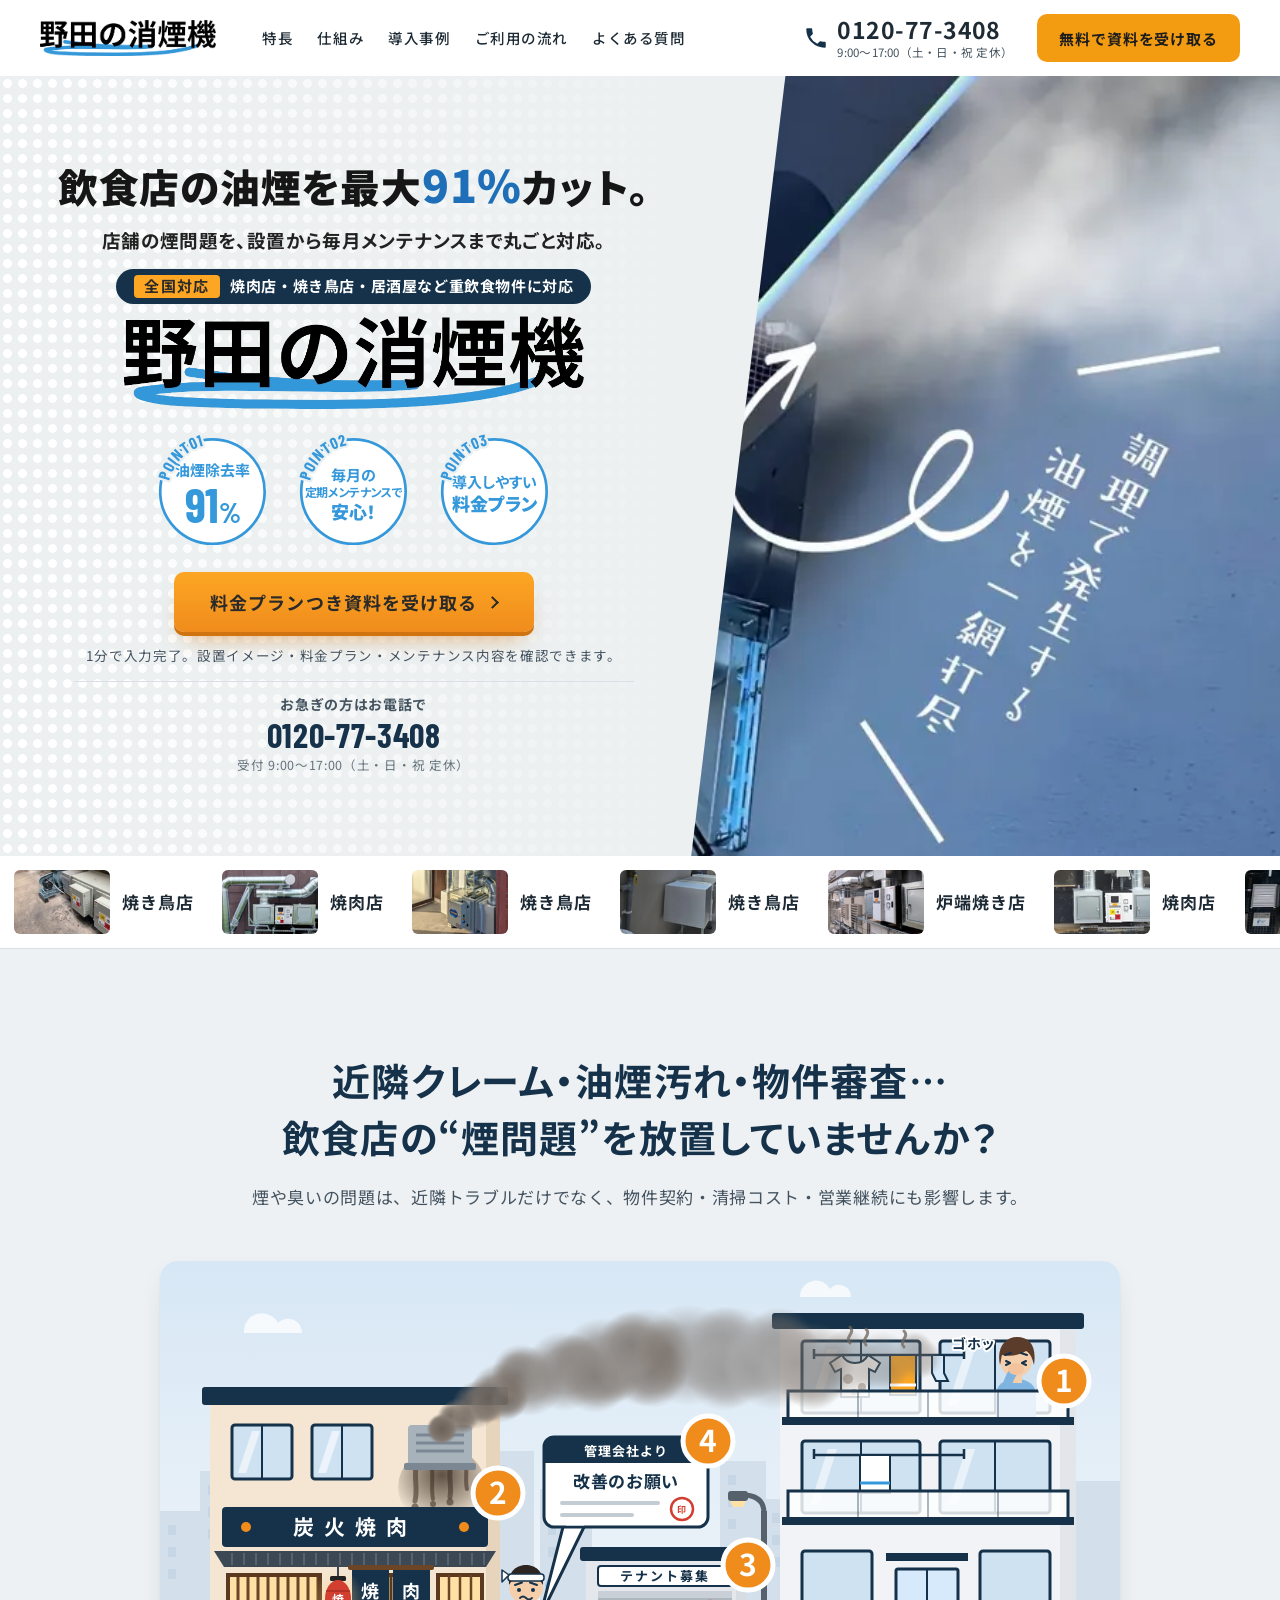
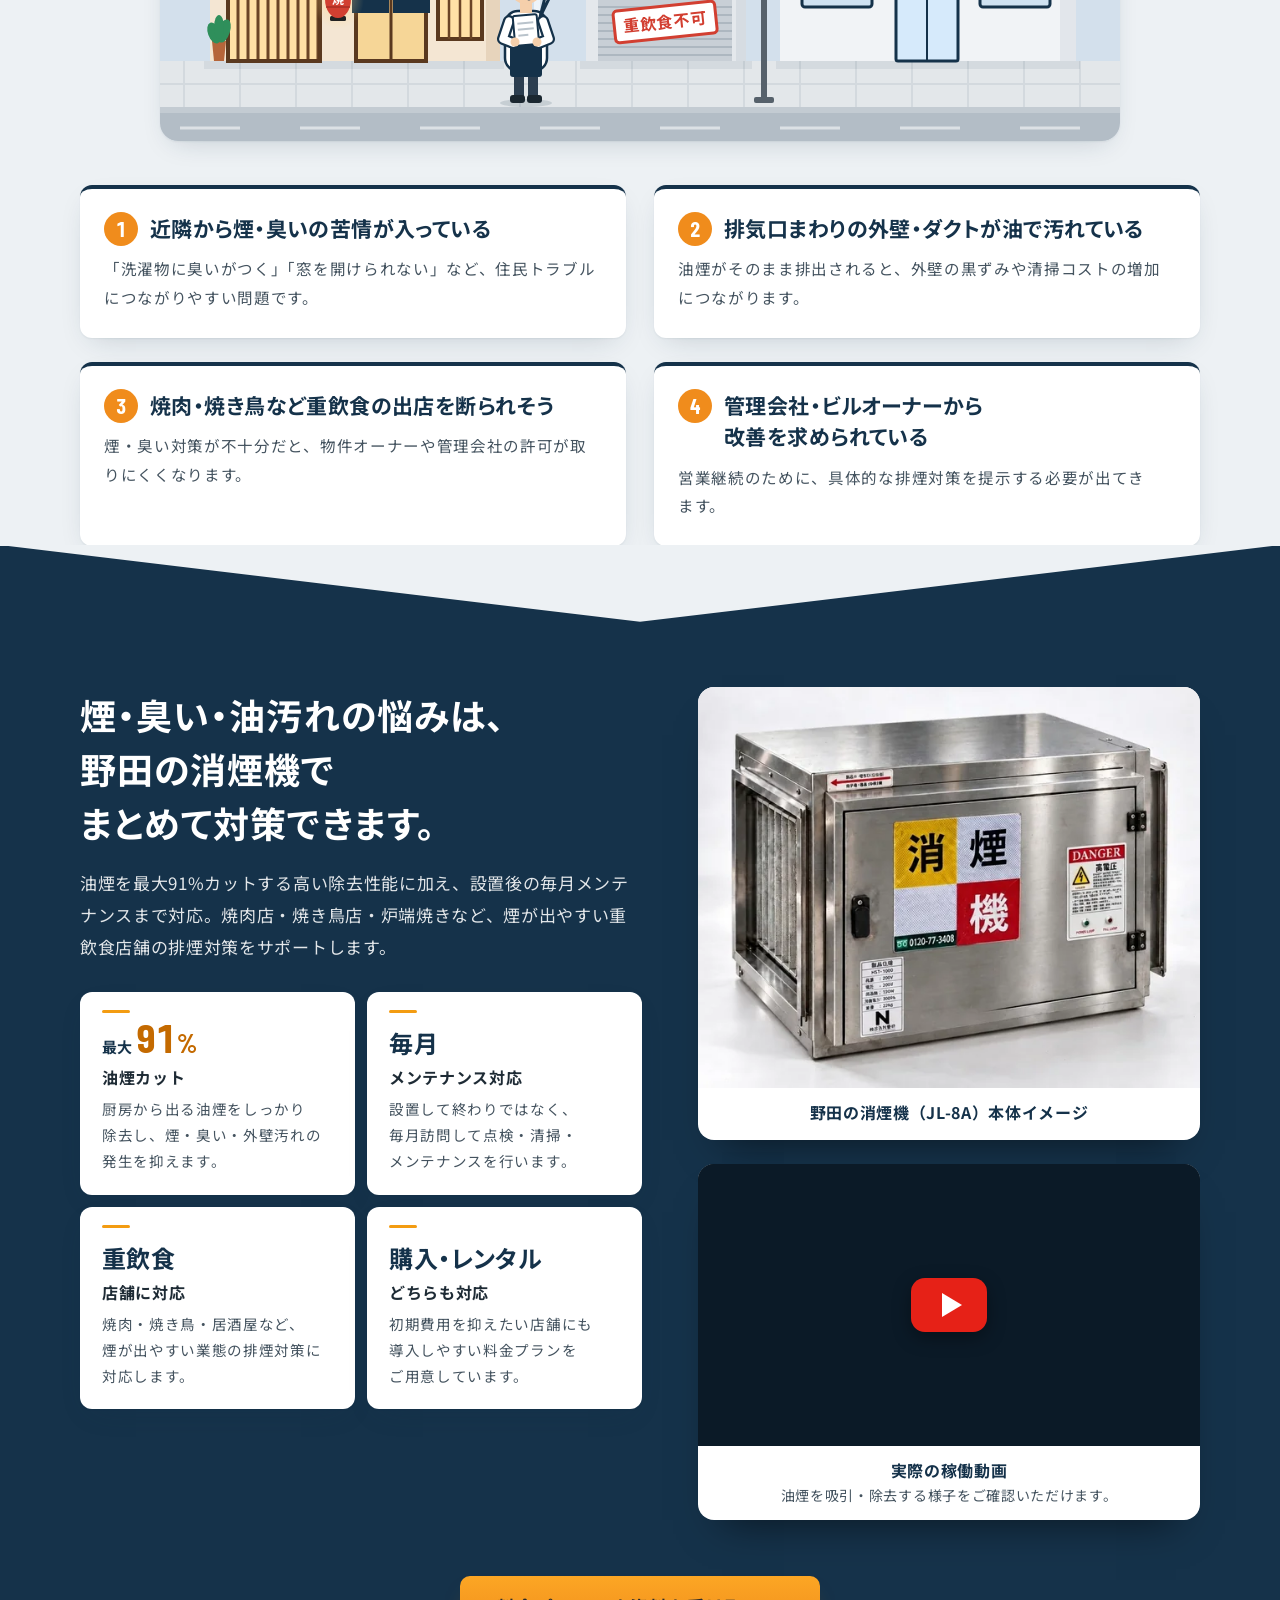
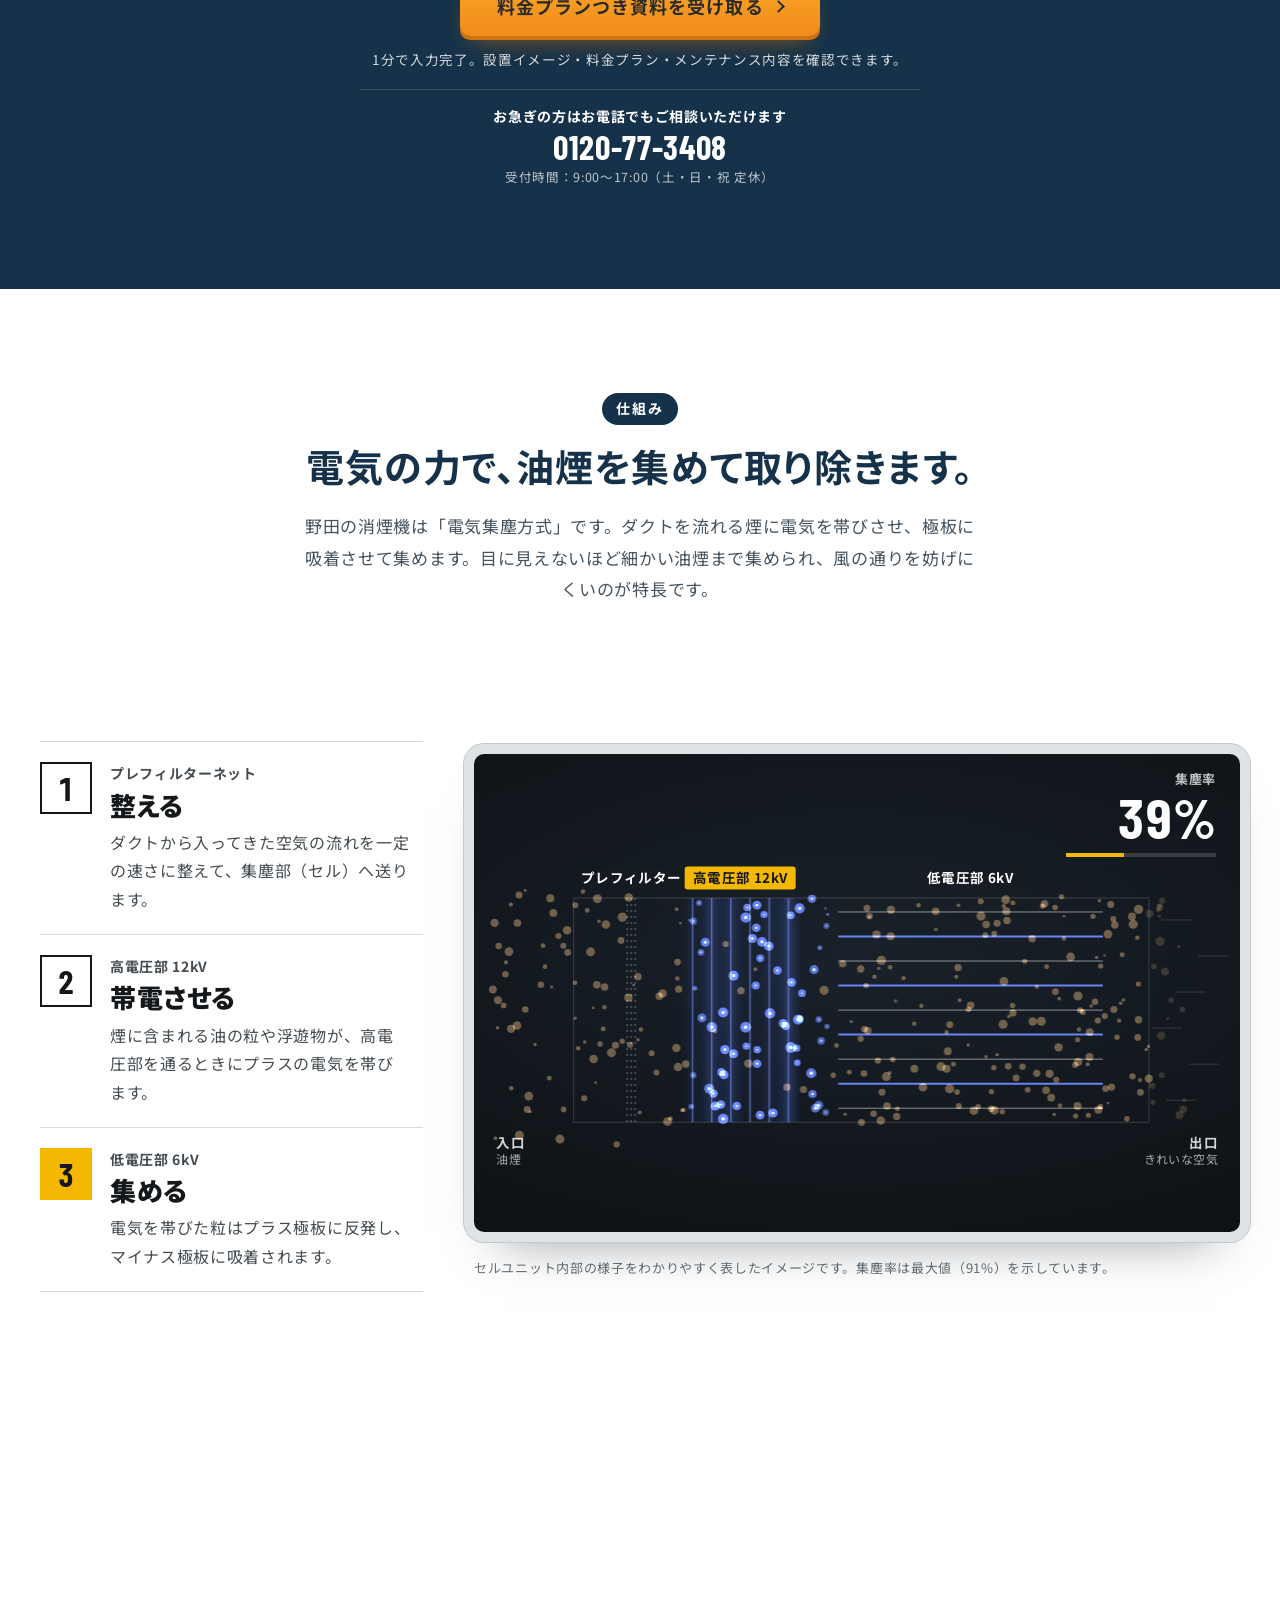
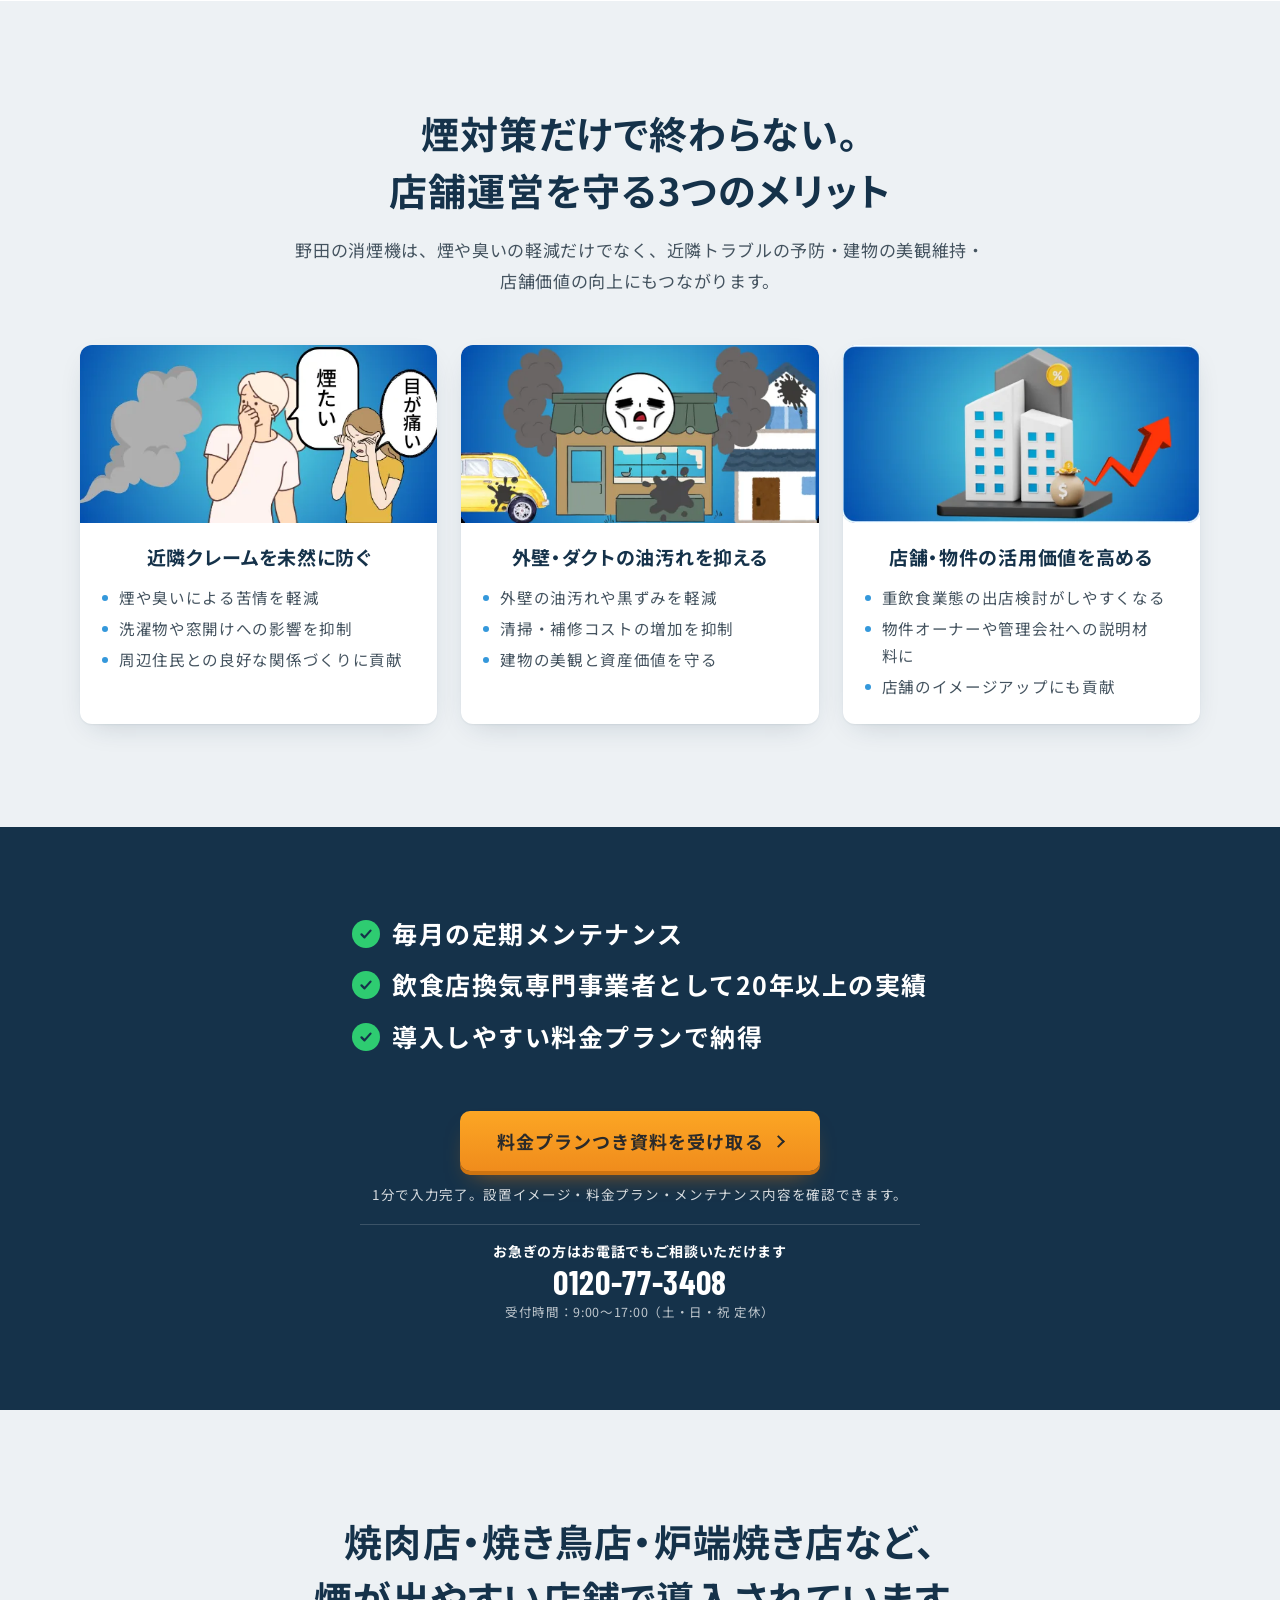
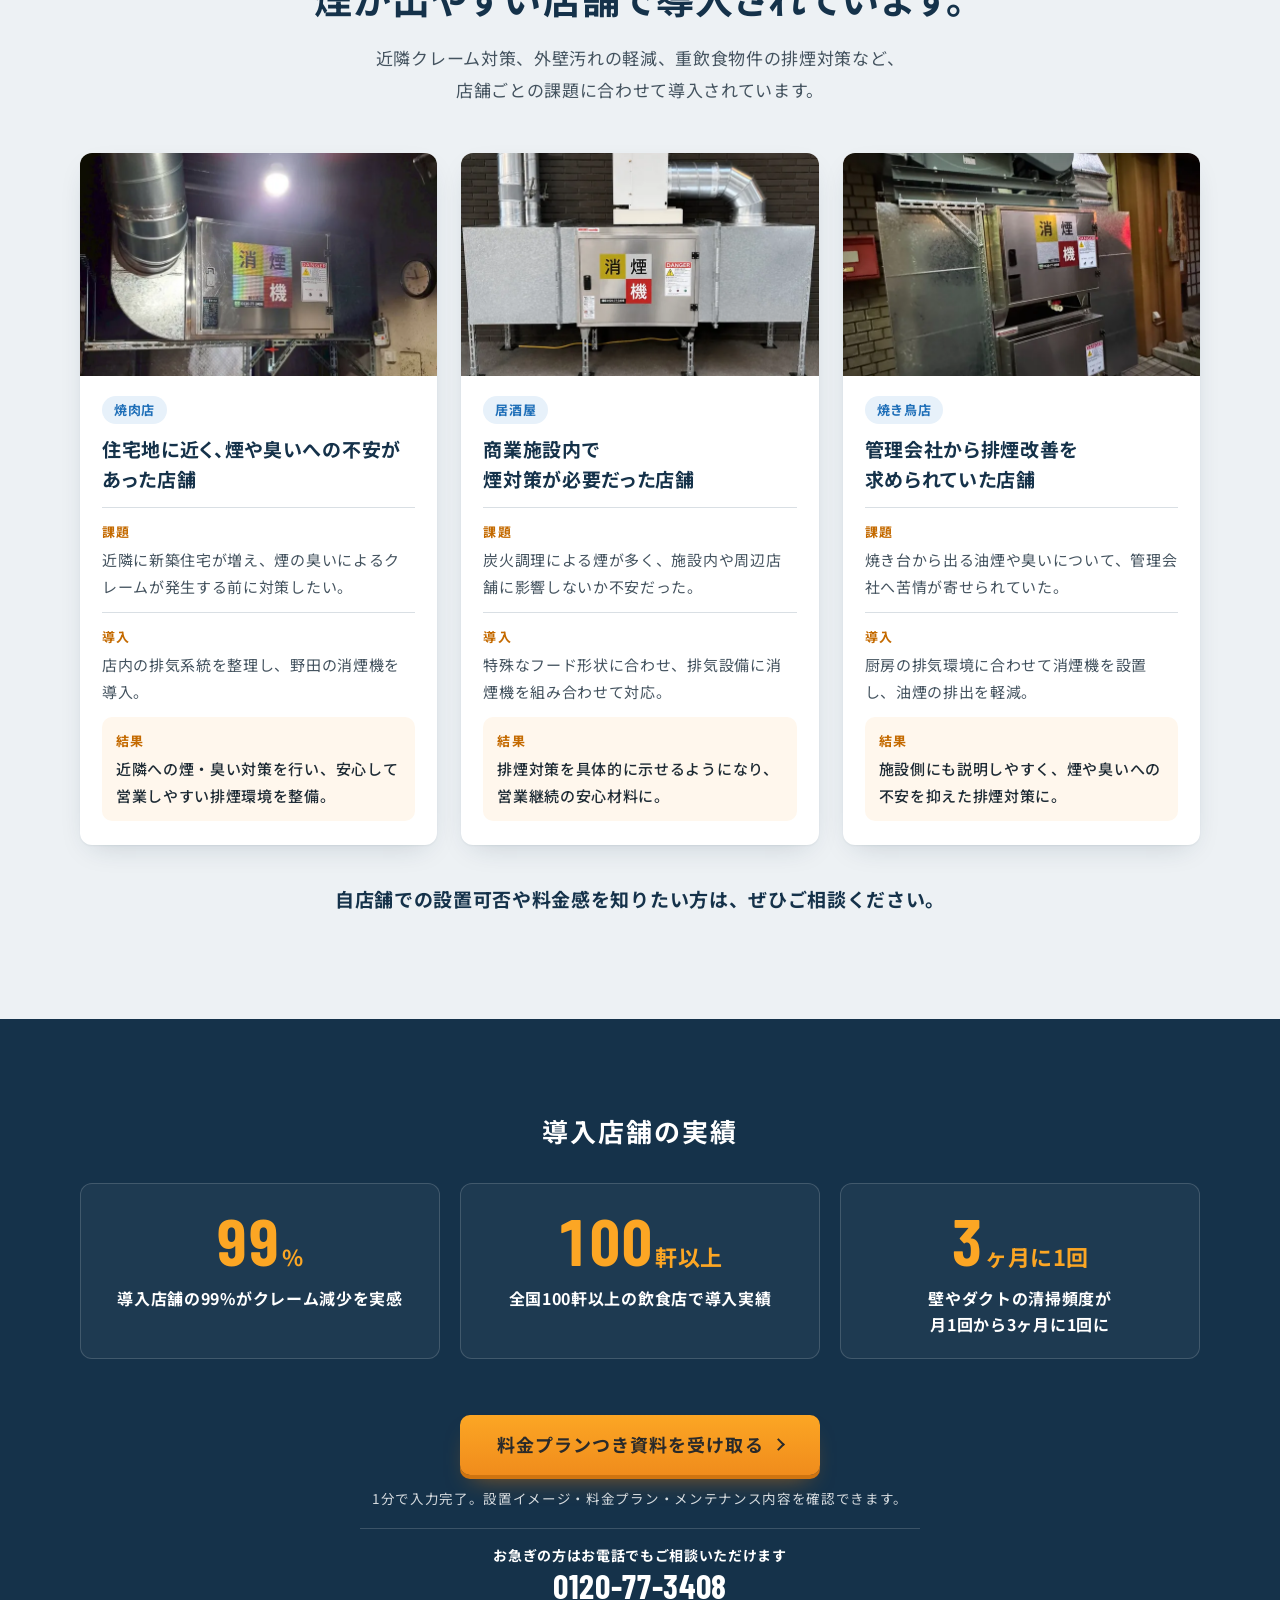
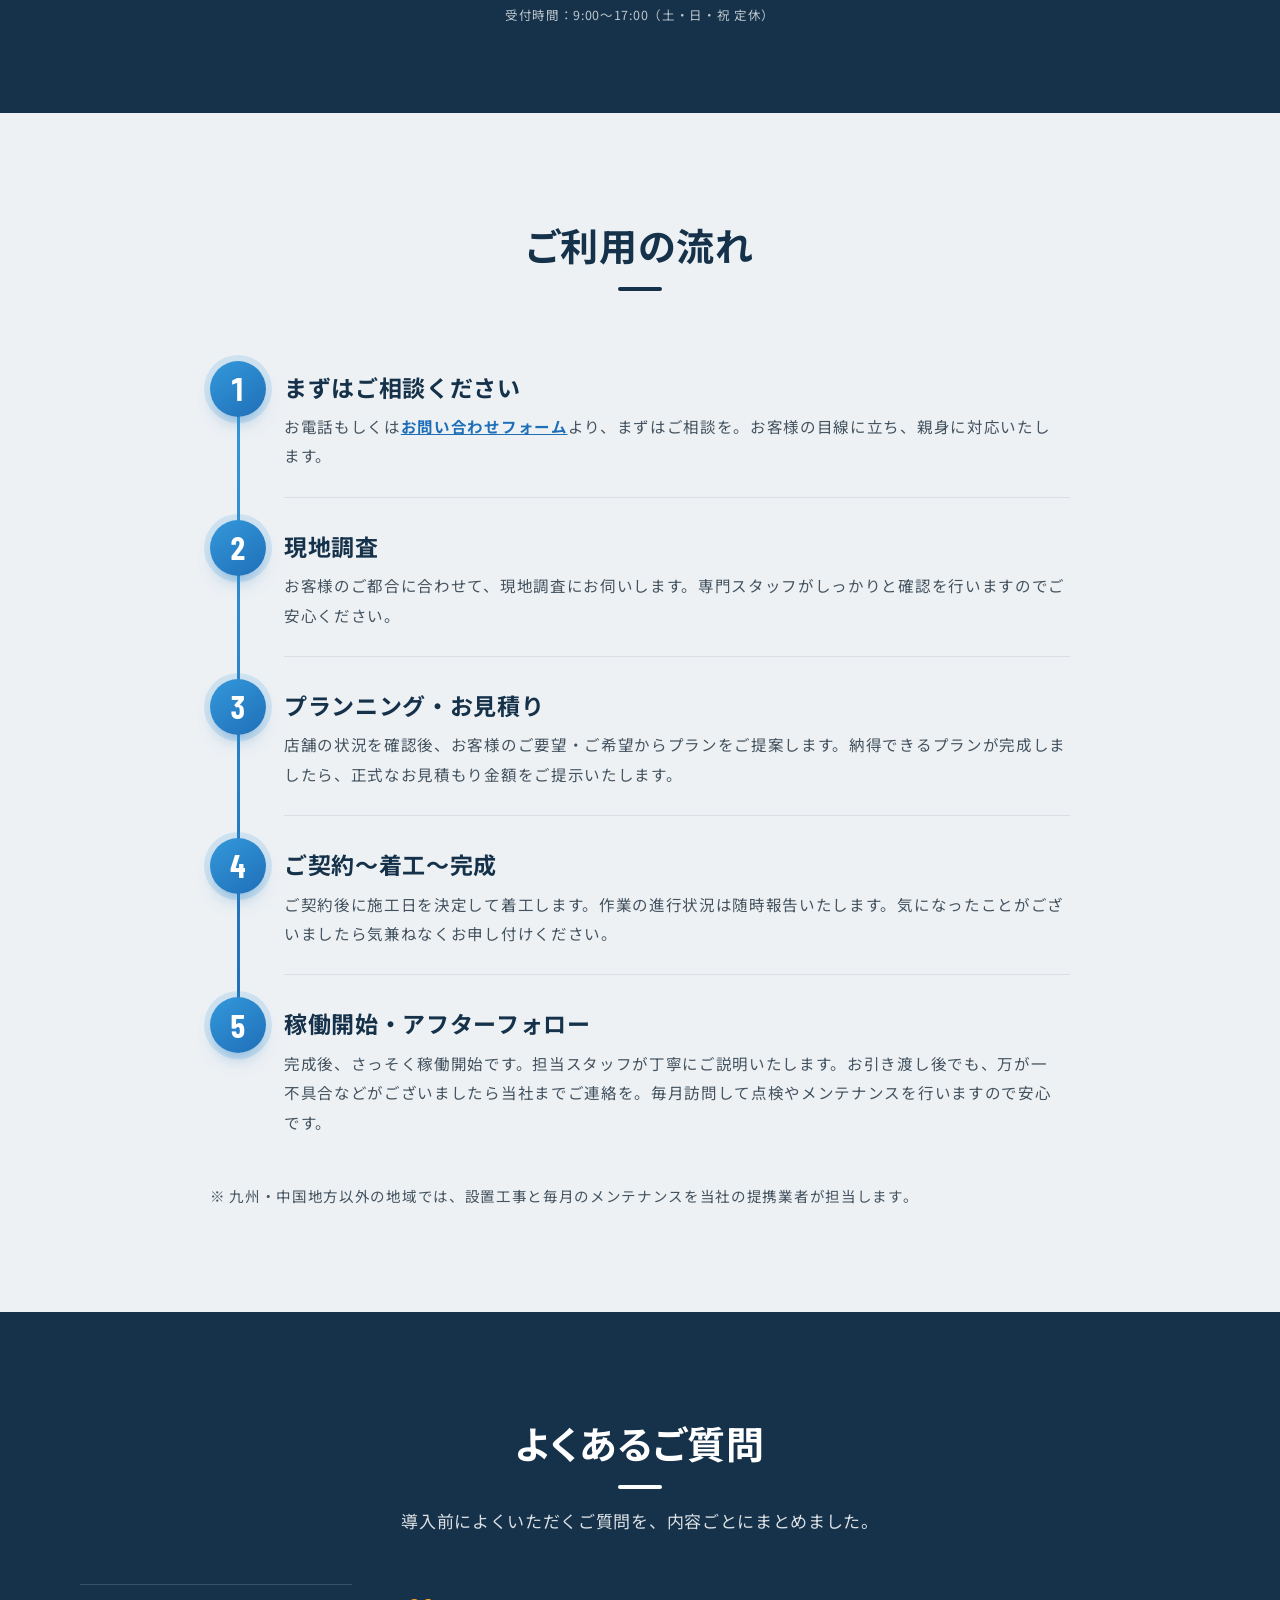
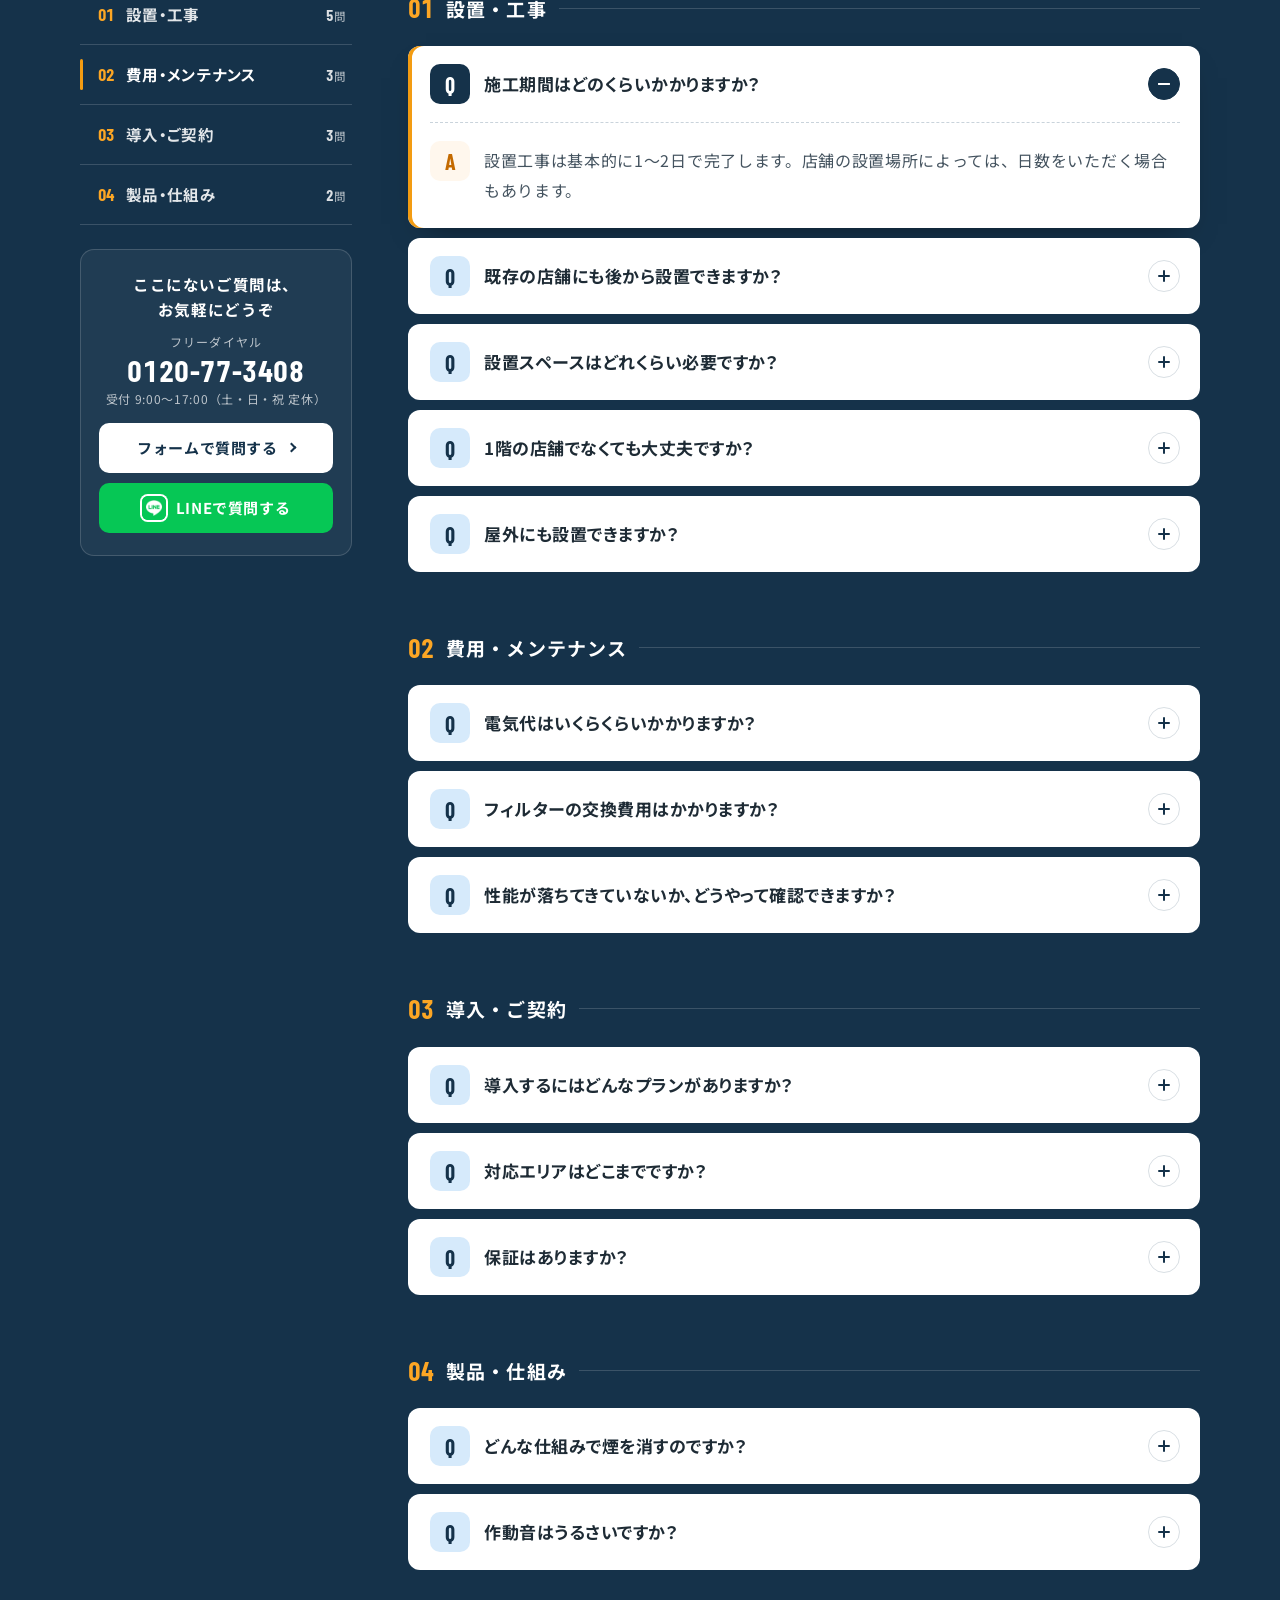
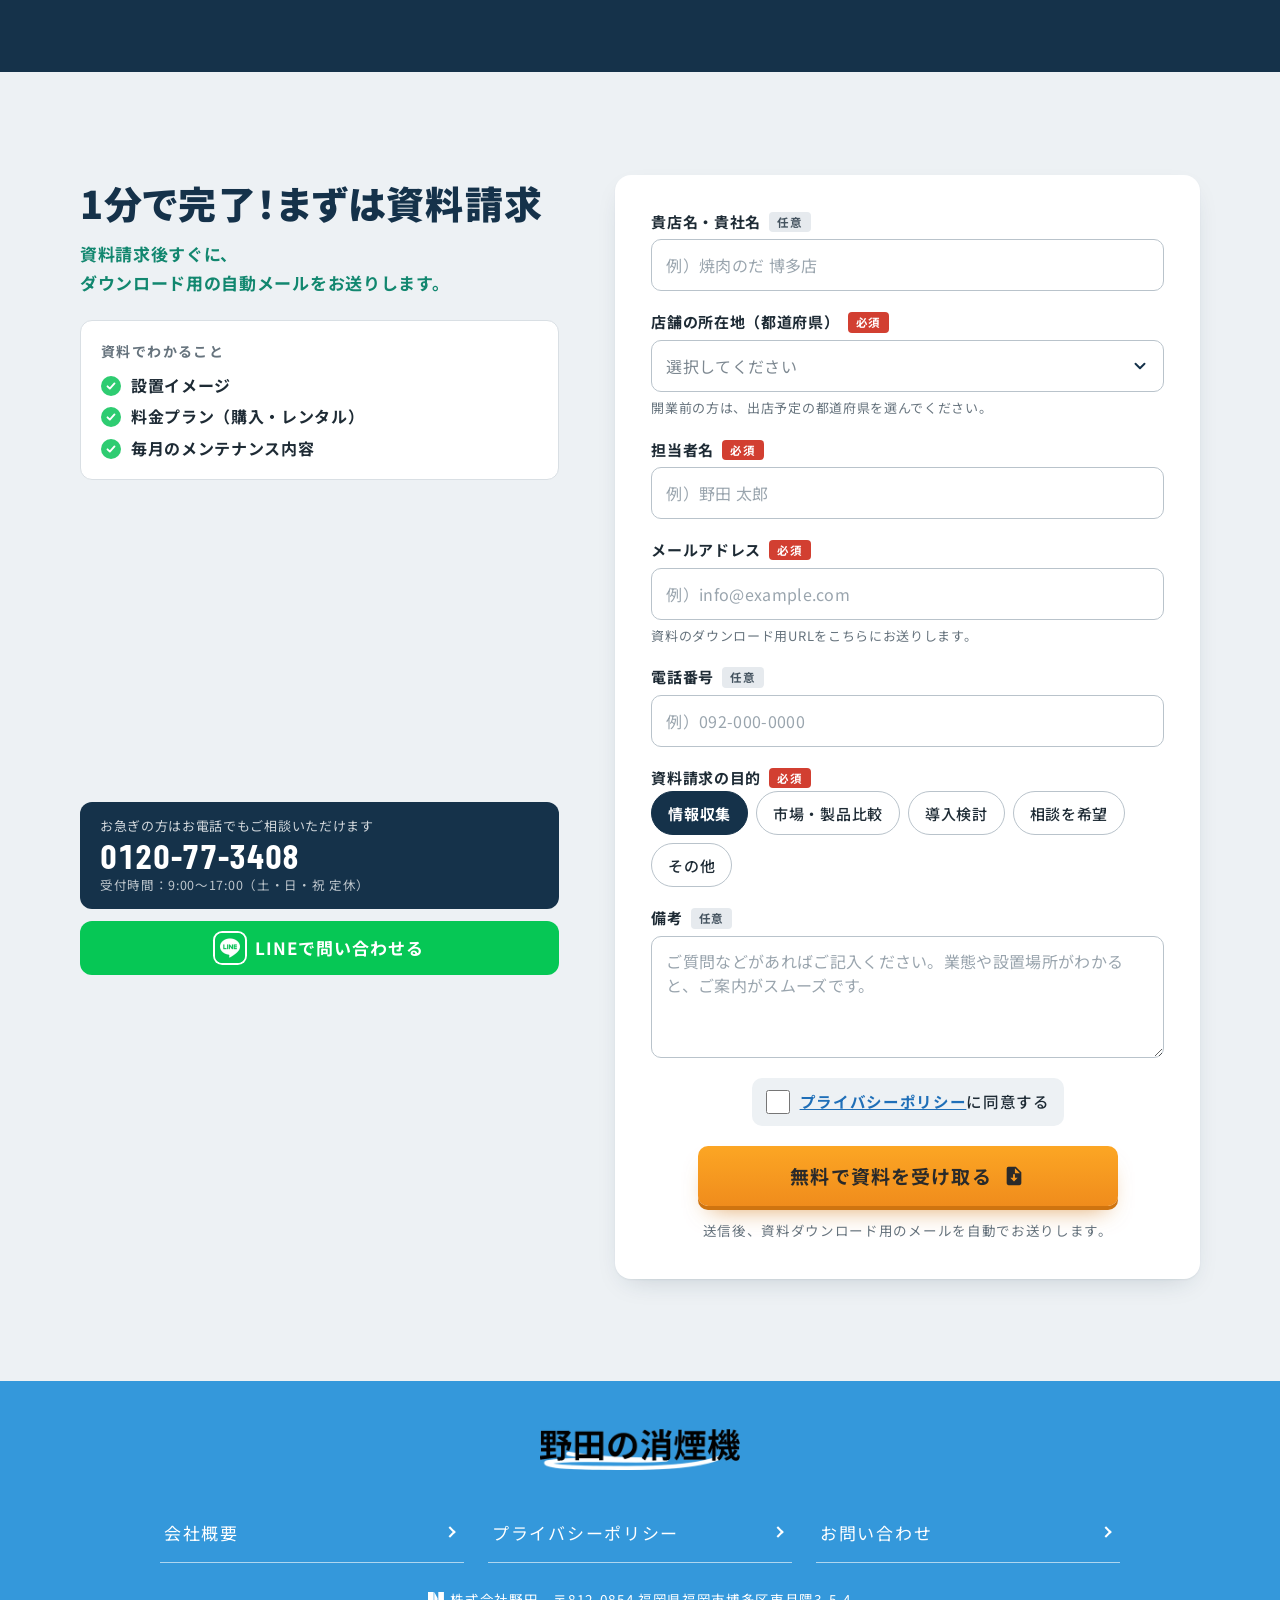
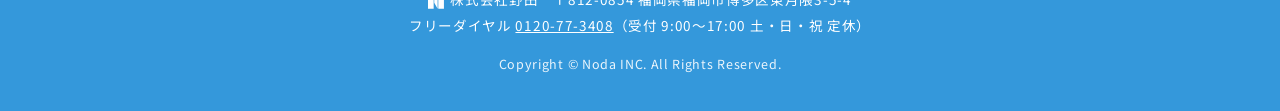
==== commit 722d1621: "会社ロゴ（Nマーク）をフッターと会社概要に入れる - 全ページのフッターで、社名「株式会社野田」の前にマークを置く - 会社概要の「商号」にマークを添える - 構造化データの会社ロゴを 512px の" ====
--- a/index.html
+++ b/index.html
@@ -54,7 +54,7 @@
       "@id": "https://shoenki.duct-noda.com/#org",
       "name": "株式会社野田",
       "url": "https://duct-noda.com/",
-      "logo": "https://shoenki.duct-noda.com/assets/img/apple-touch-icon.png",
+      "logo": "https://shoenki.duct-noda.com/assets/img/noda-logo.png",
       "telephone": "+81-120-77-3408",
       "address": {"@type": "PostalAddress", "postalCode": "812-0854", "addressRegion": "福岡県", "addressLocality": "福岡市博多区", "streetAddress": "東月隈3-5-4", "addressCountry": "JP"},
       "areaServed": {"@type": "Country", "name": "日本"},
@@ -703,7 +703,7 @@
       <li><a href="privacypolicy/">プライバシーポリシー</a></li>
       <li><a href="contact/">お問い合わせ</a></li>
     </ul>
-    <address class="ft__addr"><span class="nb">株式会社野田</span>　<span class="nb">〒812-0854</span> <span class="nb">福岡県福岡市博多区東月隈3-5-4</span><br><span class="nb">フリーダイヤル <a href="tel:0120773408">0120-77-3408</a></span><span class="nb">（受付 9:00〜17:00 土・日・祝 定休）</span></address>
+    <address class="ft__addr"><span class="nb ft__co"><svg class="mark" viewBox="0 0 270 285" aria-hidden="true"><path d="M0 0h96v285H0zM175 0h95v285h-95zM106 0l57 105v180l-57-105z"/></svg>株式会社野田</span>　<span class="nb">〒812-0854</span> <span class="nb">福岡県福岡市博多区東月隈3-5-4</span><br><span class="nb">フリーダイヤル <a href="tel:0120773408">0120-77-3408</a></span><span class="nb">（受付 9:00〜17:00 土・日・祝 定休）</span></address>
     <p class="ft__copy">Copyright © Noda INC. All Rights Reserved.</p>
   </div>
 </footer>
--- a/assets/css/site.css
+++ b/assets/css/site.css
@@ -630,6 +630,9 @@
 .ft__links a:hover { background: rgba(255, 255, 255, .08); }
 .ft__addr { margin-top: 24px; font-style: normal; font-size: 13.5px; line-height: 1.9; }
 .ft__addr a { color: #fff; }
+/* company mark (株式会社野田) */
+.mark { display: inline-block; width: .947em; height: 1em; fill: currentColor; }
+.ft__co .mark { width: 1.18em; height: 1.25em; margin-right: .45em; vertical-align: -.28em; }
 .ft__copy { margin-top: 14px; font-size: 12.5px; opacity: .9; }
 
 /* ---------- sub pages (会社概要・プライバシーポリシー・お問い合わせ) ---------- */
@@ -663,6 +666,8 @@
 .dtable dd li { position: relative; padding-left: 1.1em; }
 .dtable dd li::before { content: ""; position: absolute; left: 0; top: .78em; width: 6px; height: 6px; border-radius: 50%; background: var(--orange-2); }
 .dtable small { display: block; font-size: 13.5px; color: var(--ink-3); }
+.dtable .co-name { display: flex; align-items: center; gap: 14px; }
+.co-name__mark.mark { flex: none; width: 32px; height: 34px; color: #151515; }
 
 .prose { max-width: 46em; }
 .prose > * + * { margin-top: 1em; }
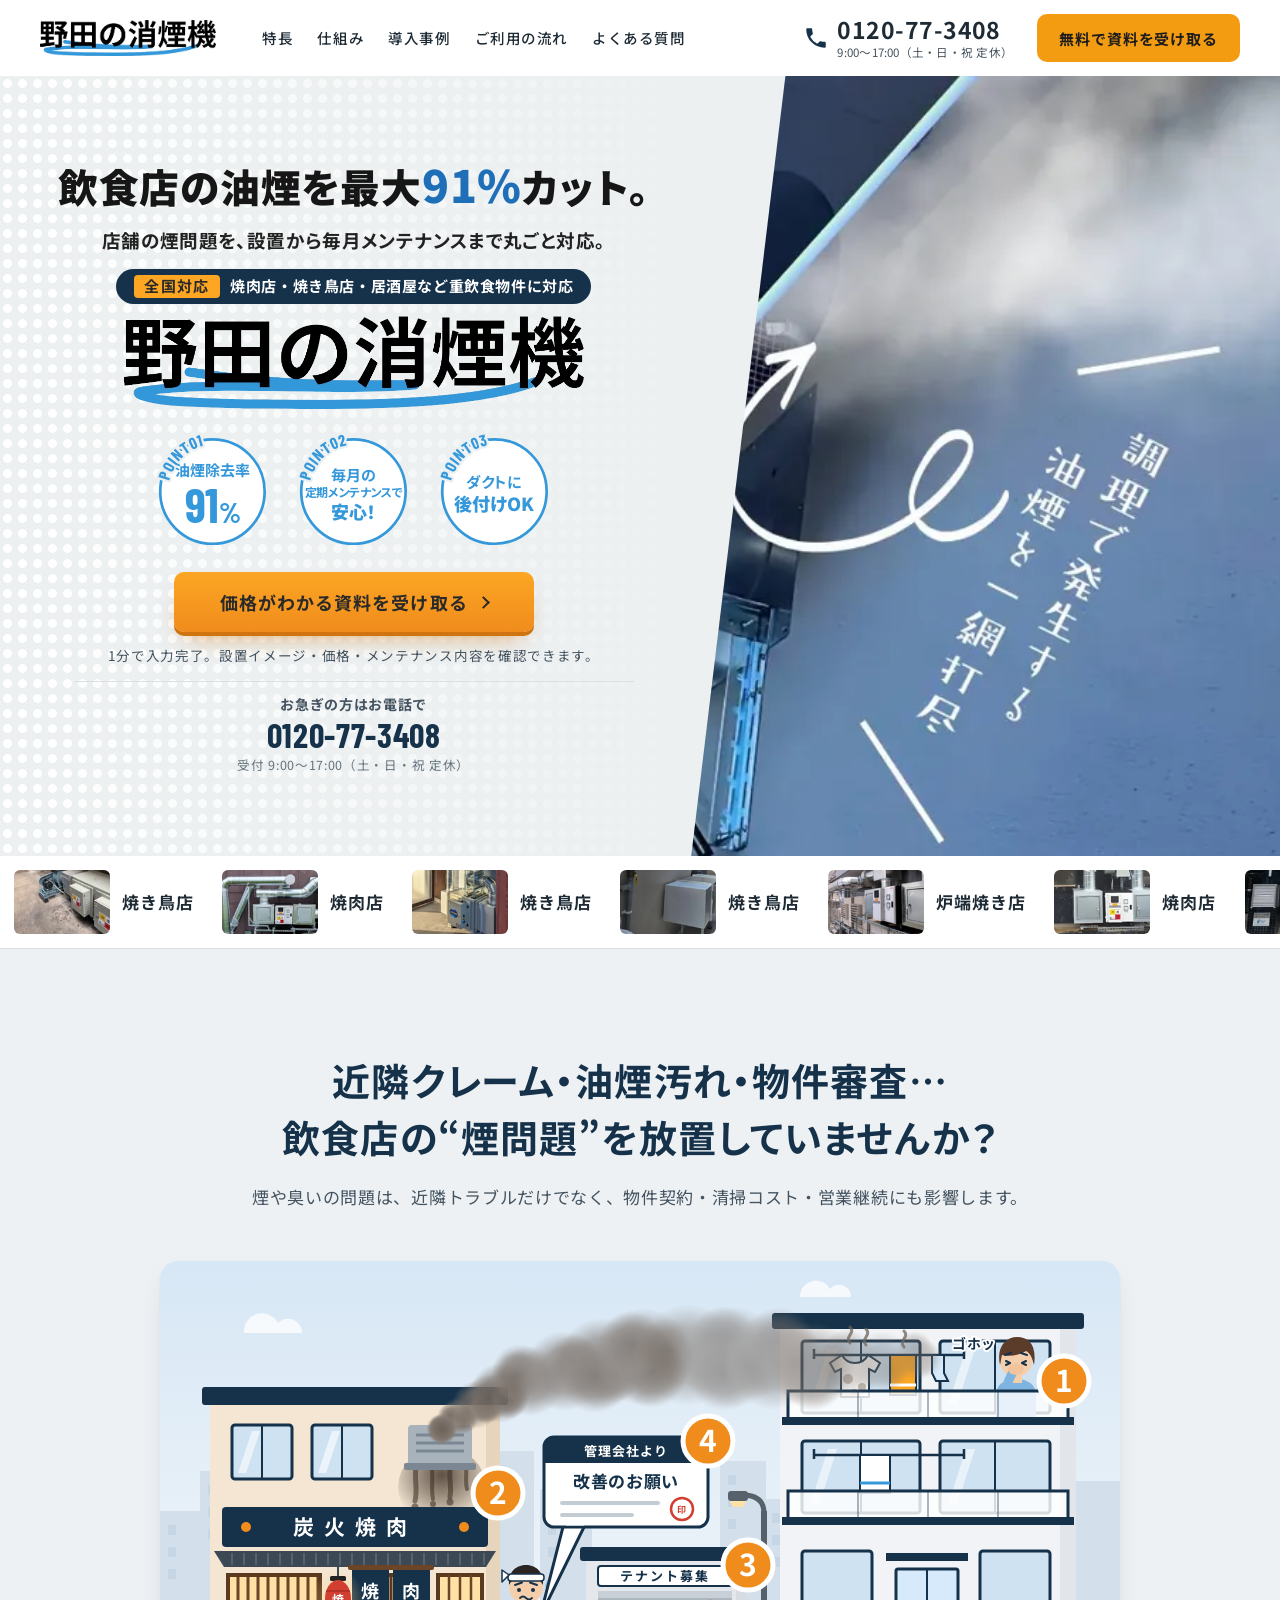
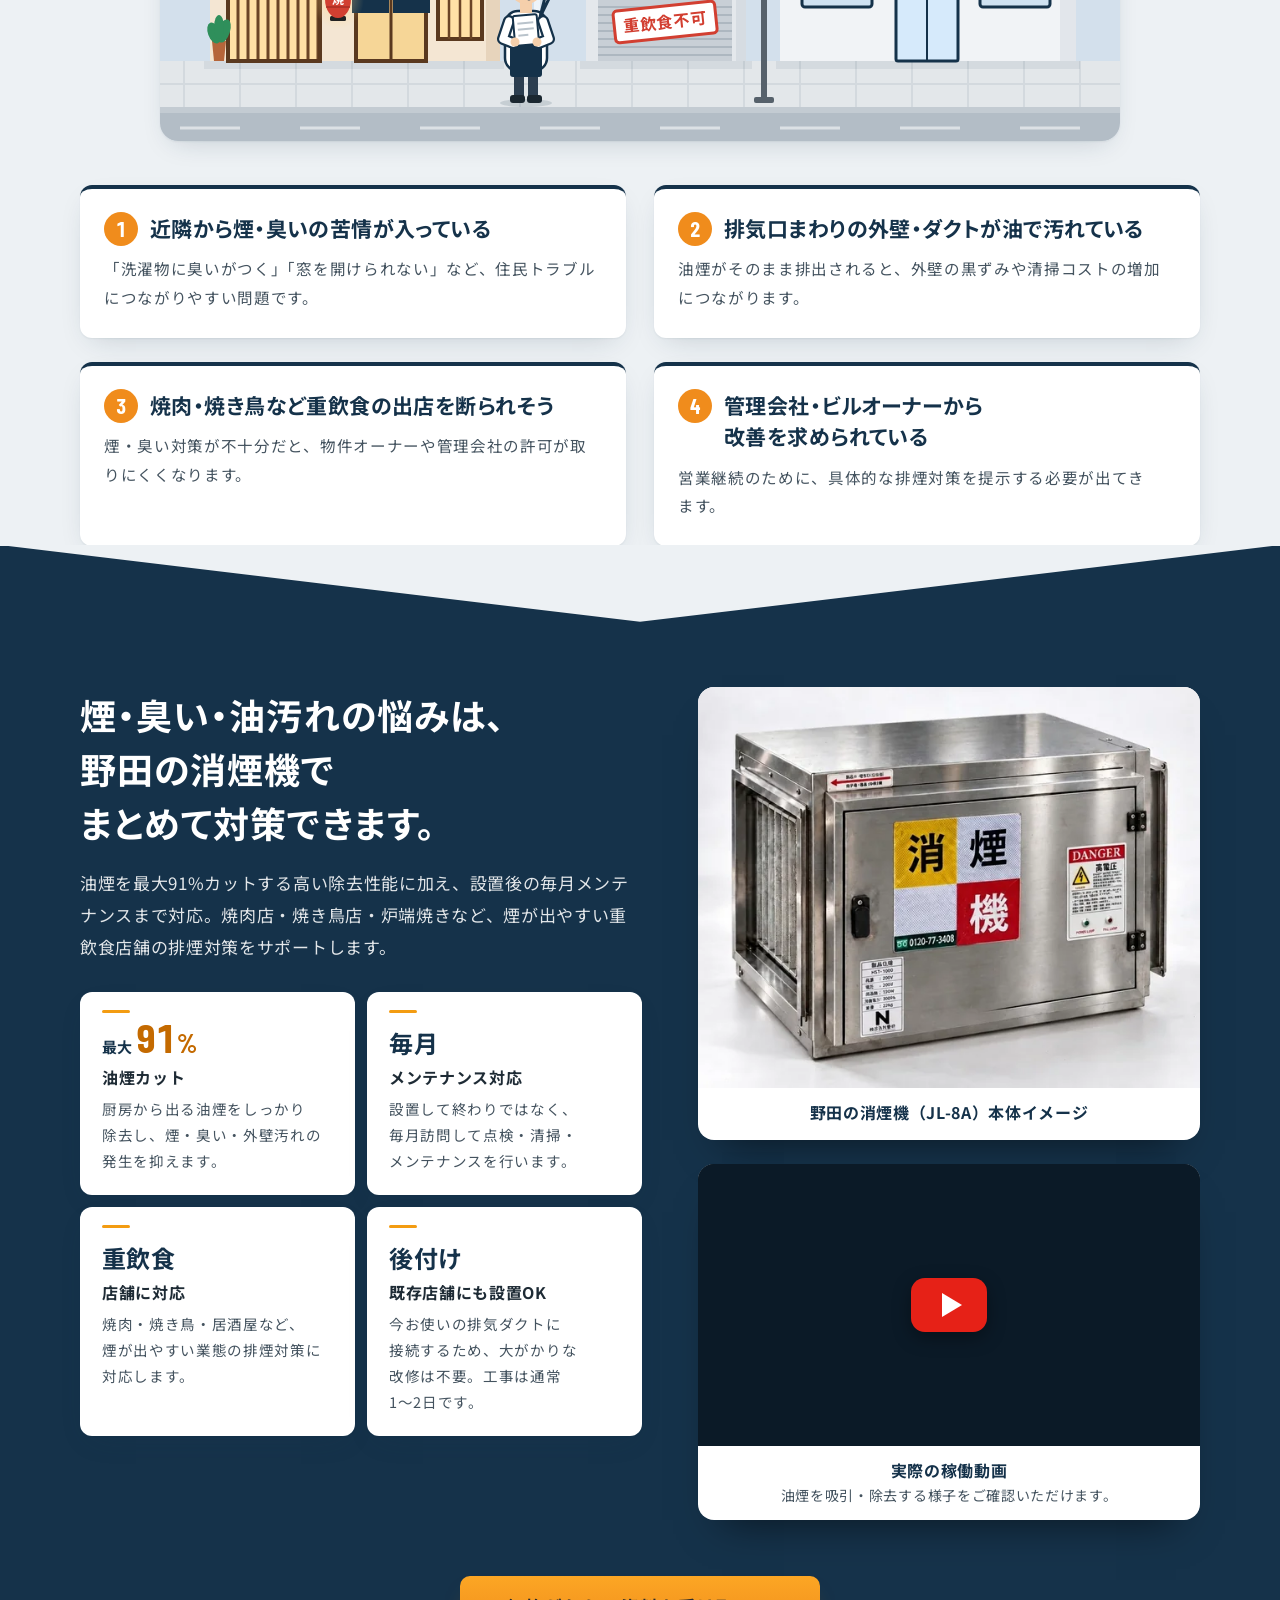
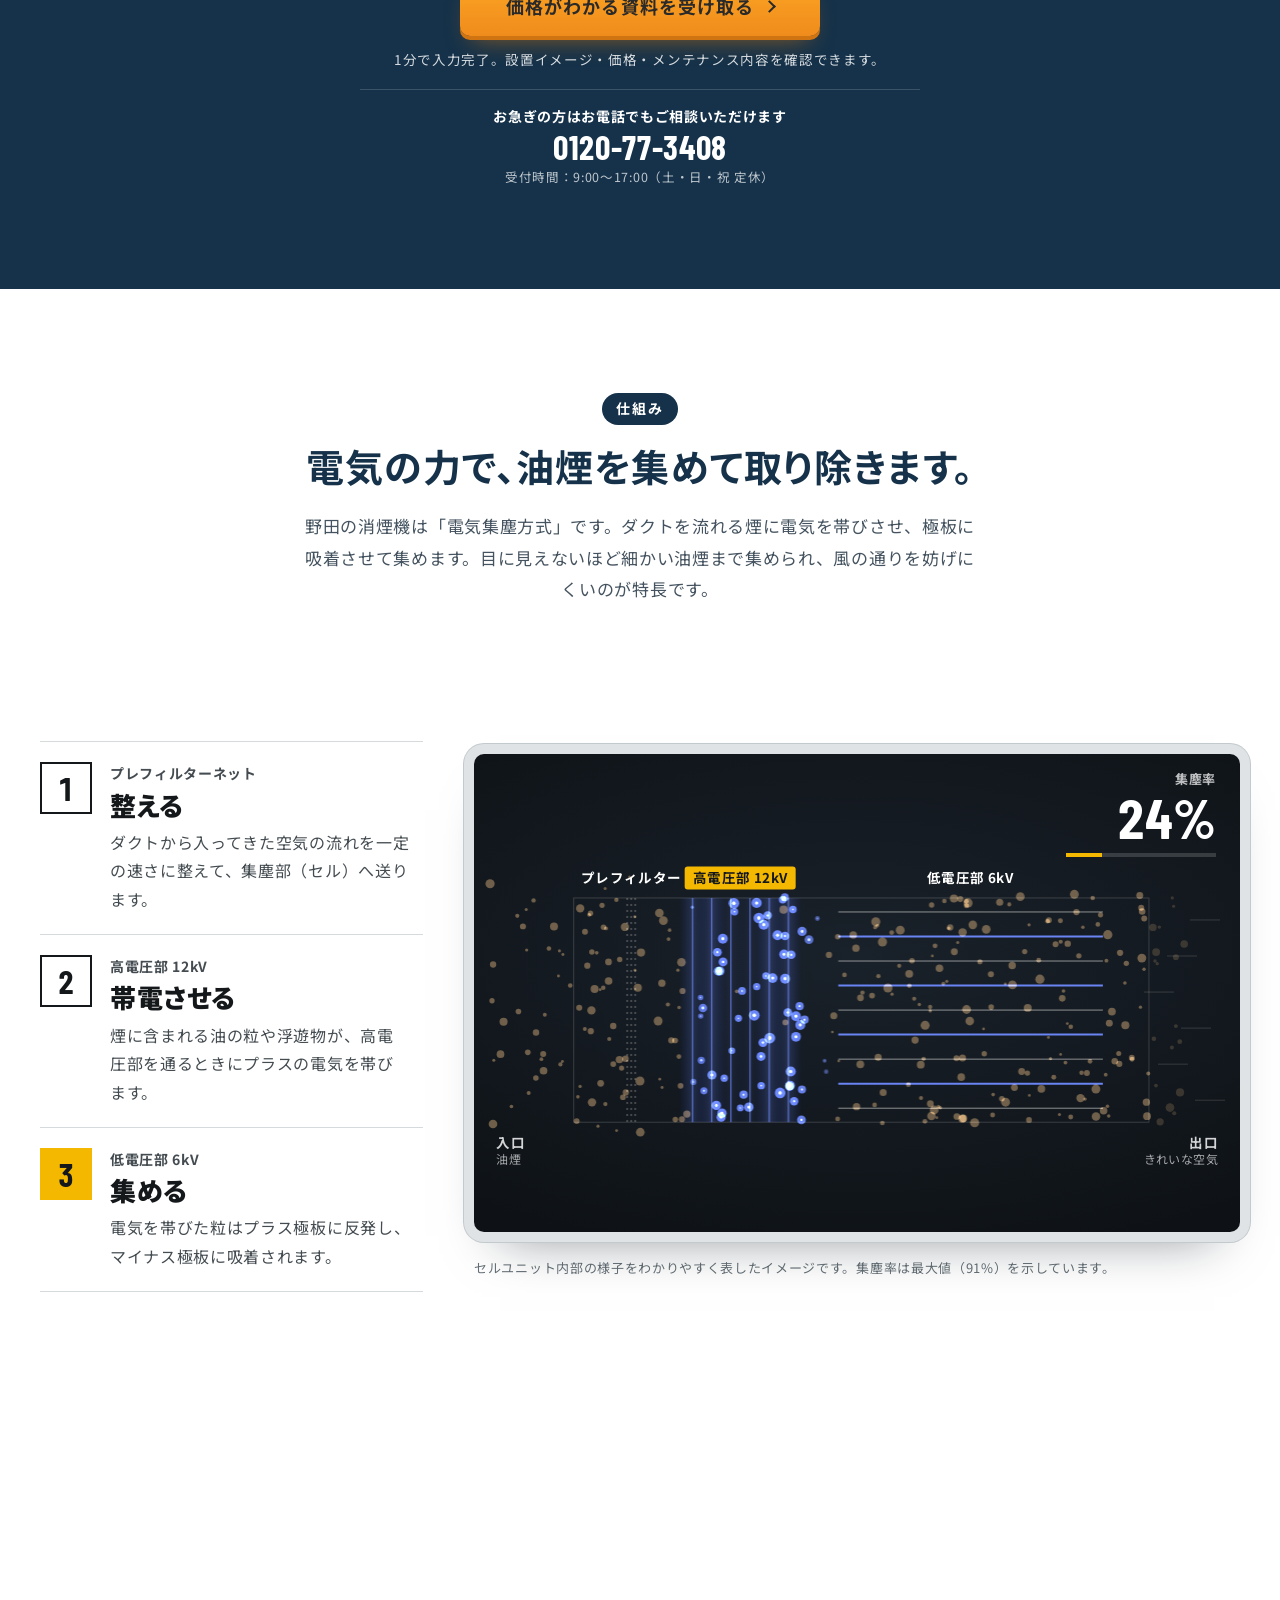
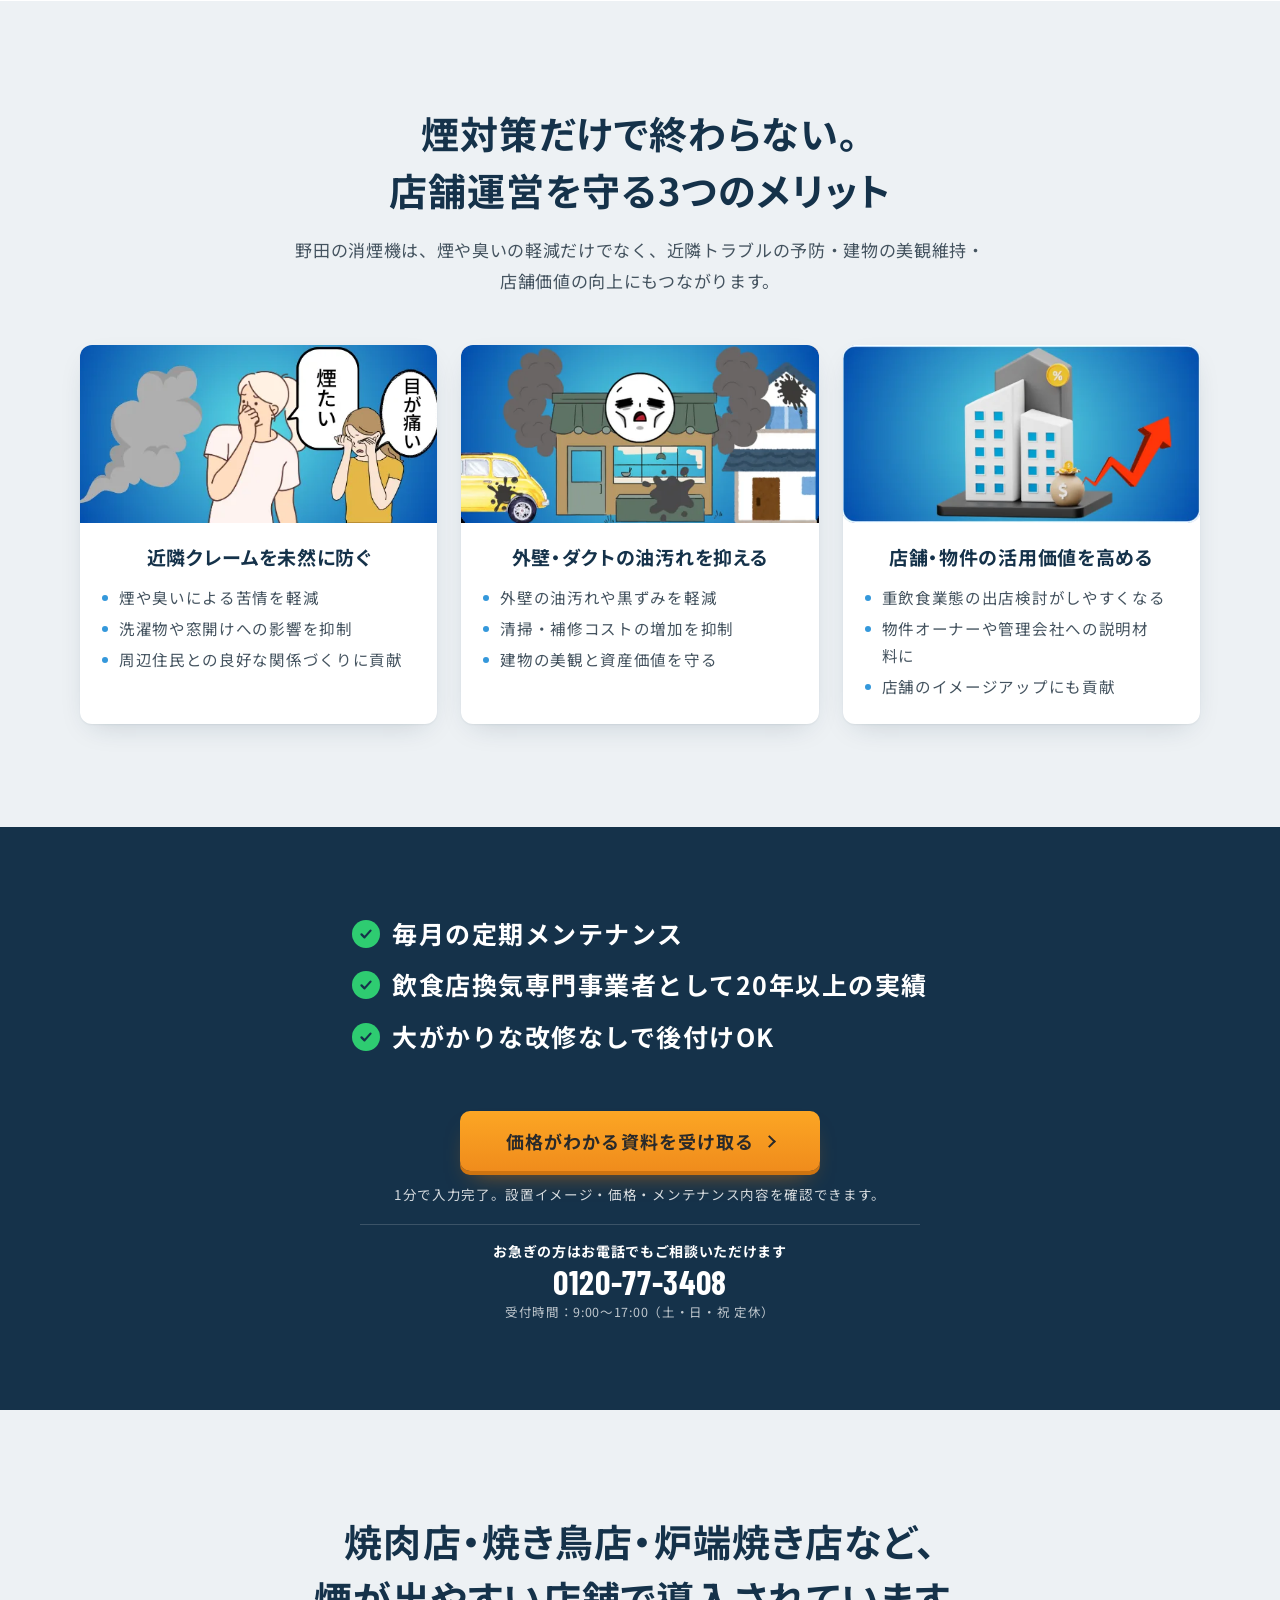
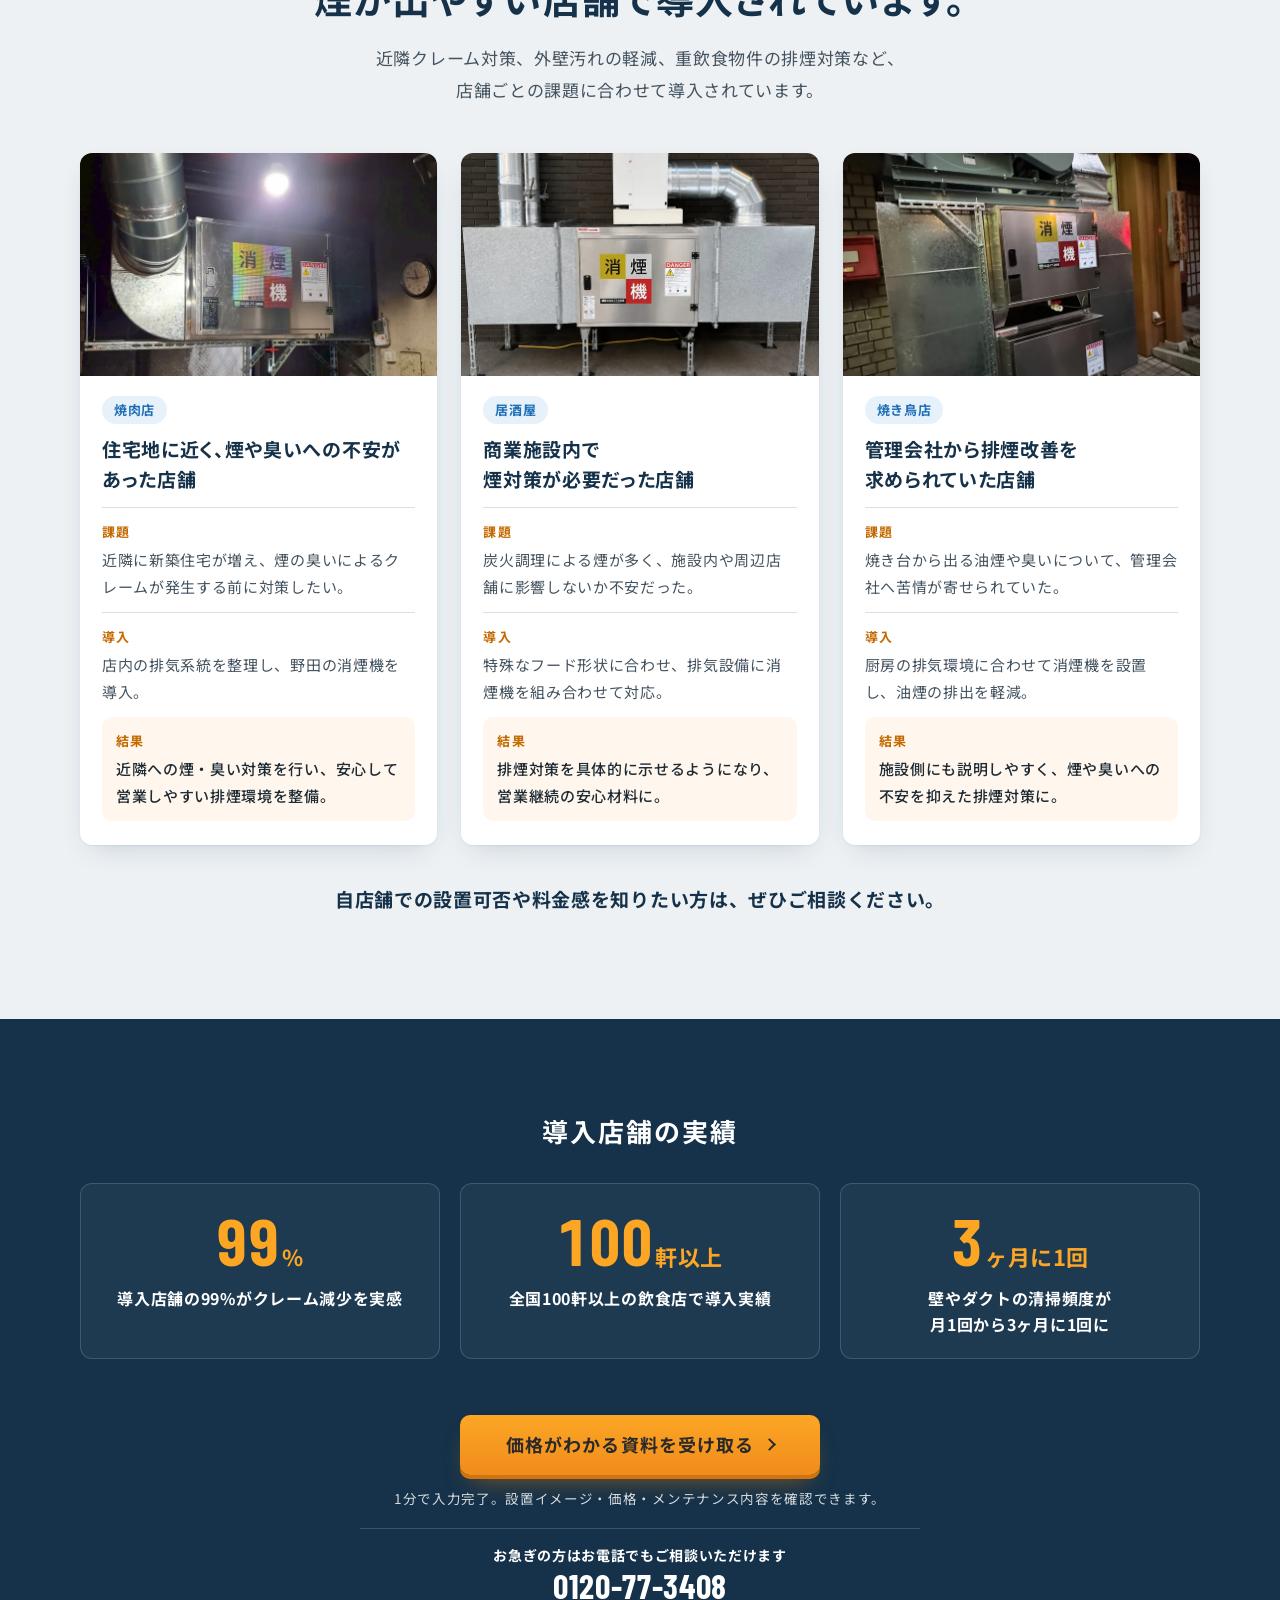
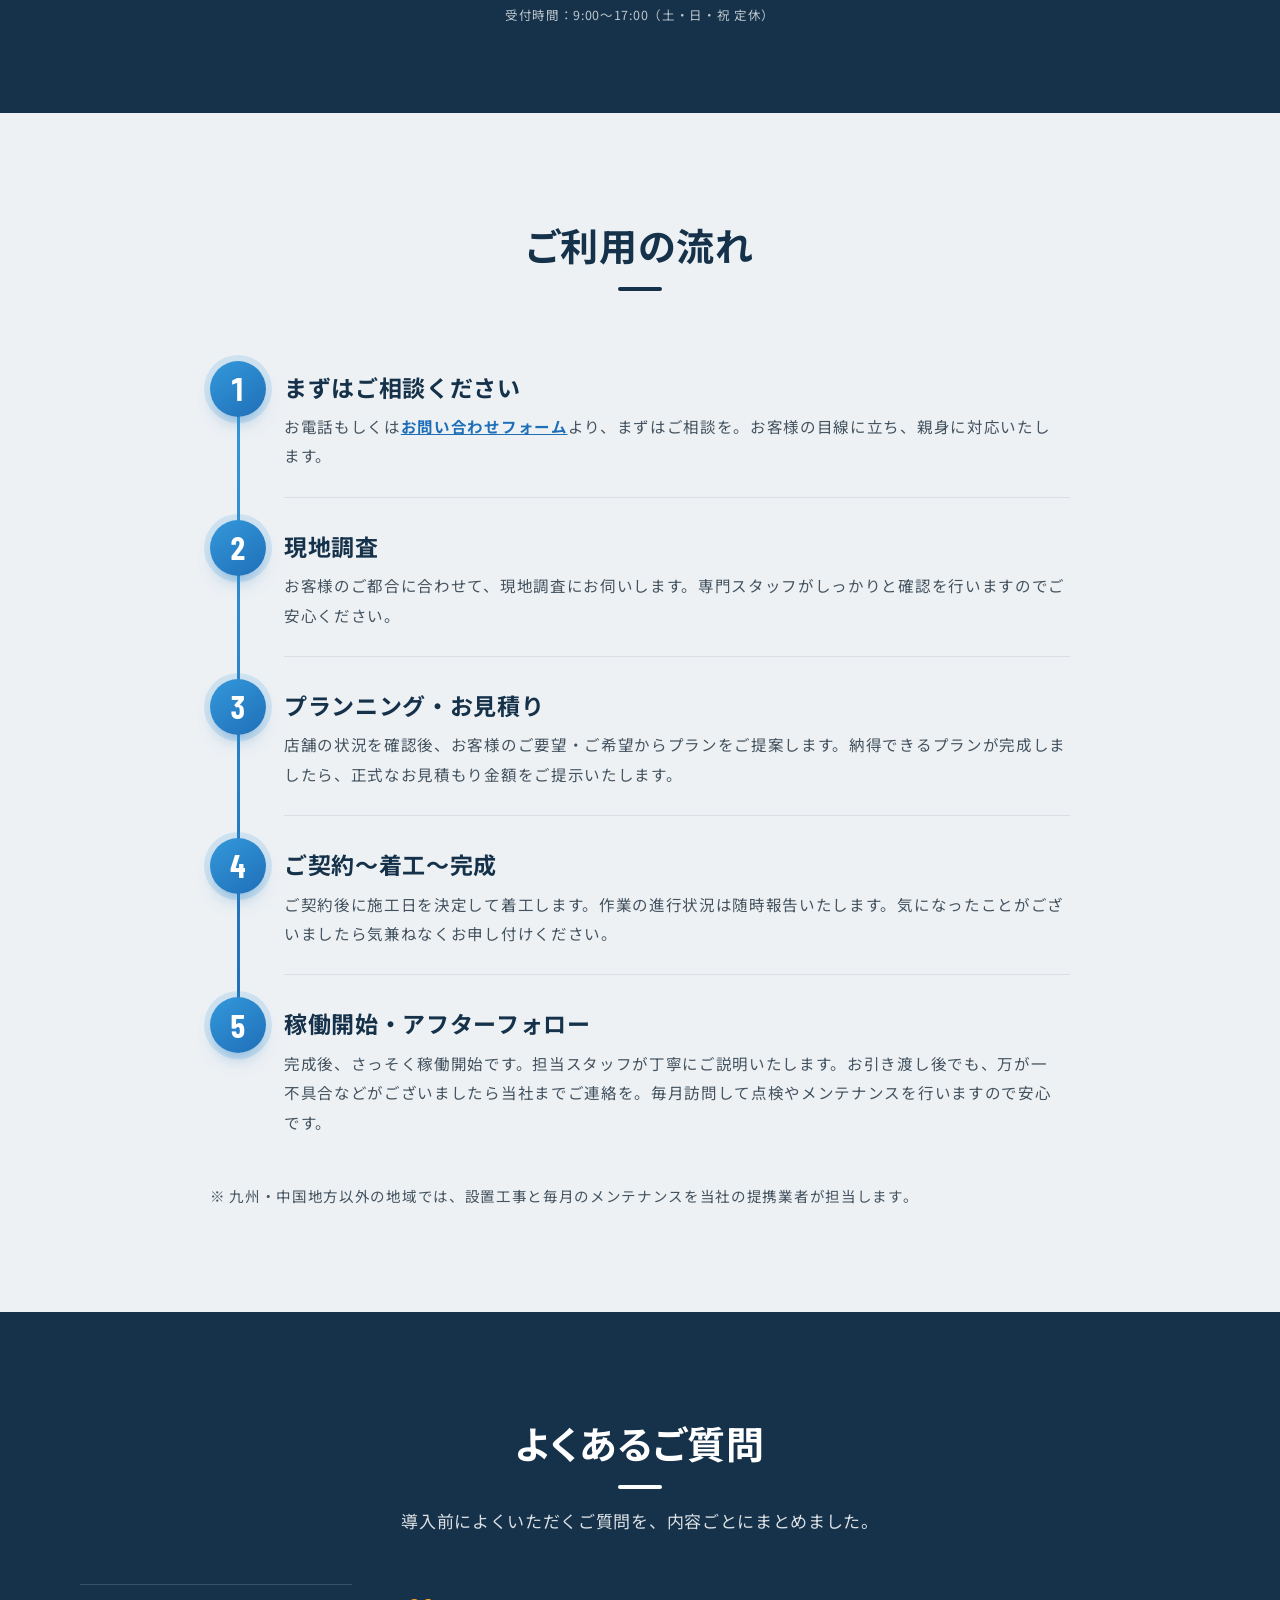
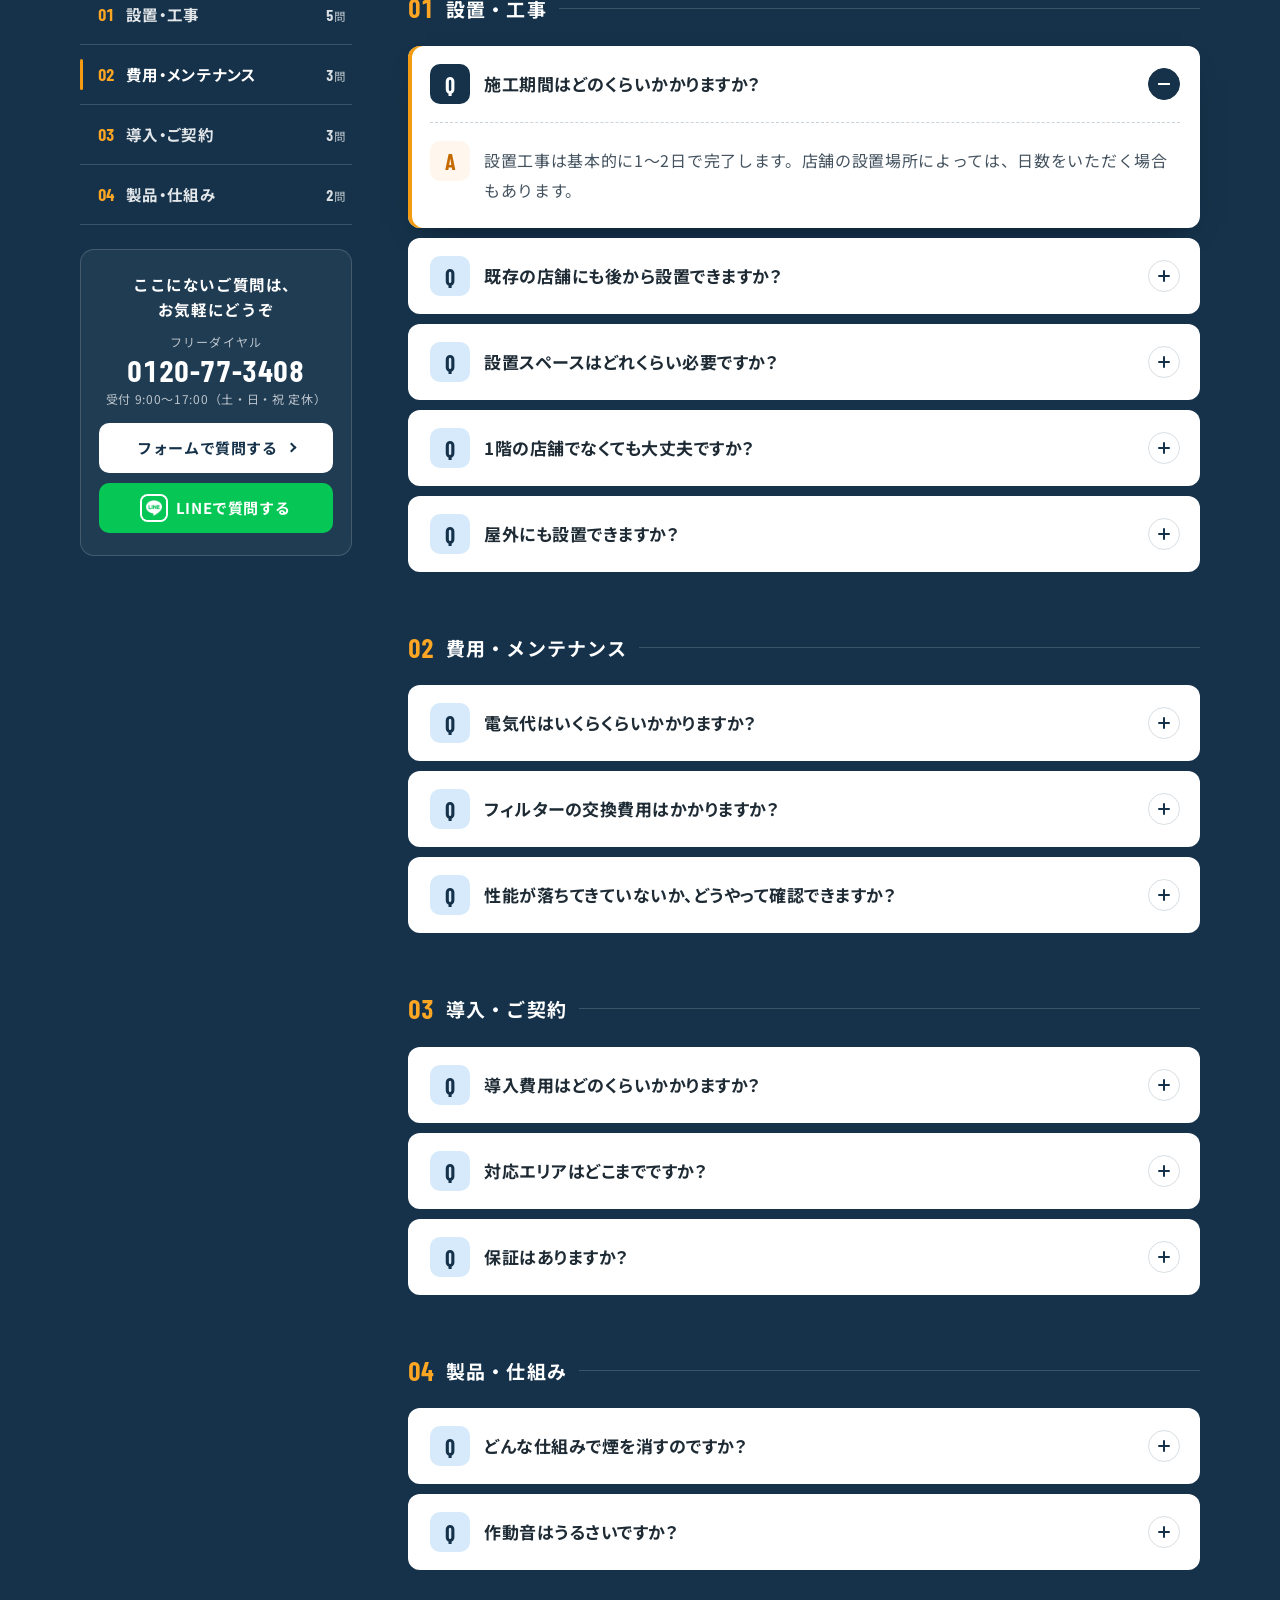
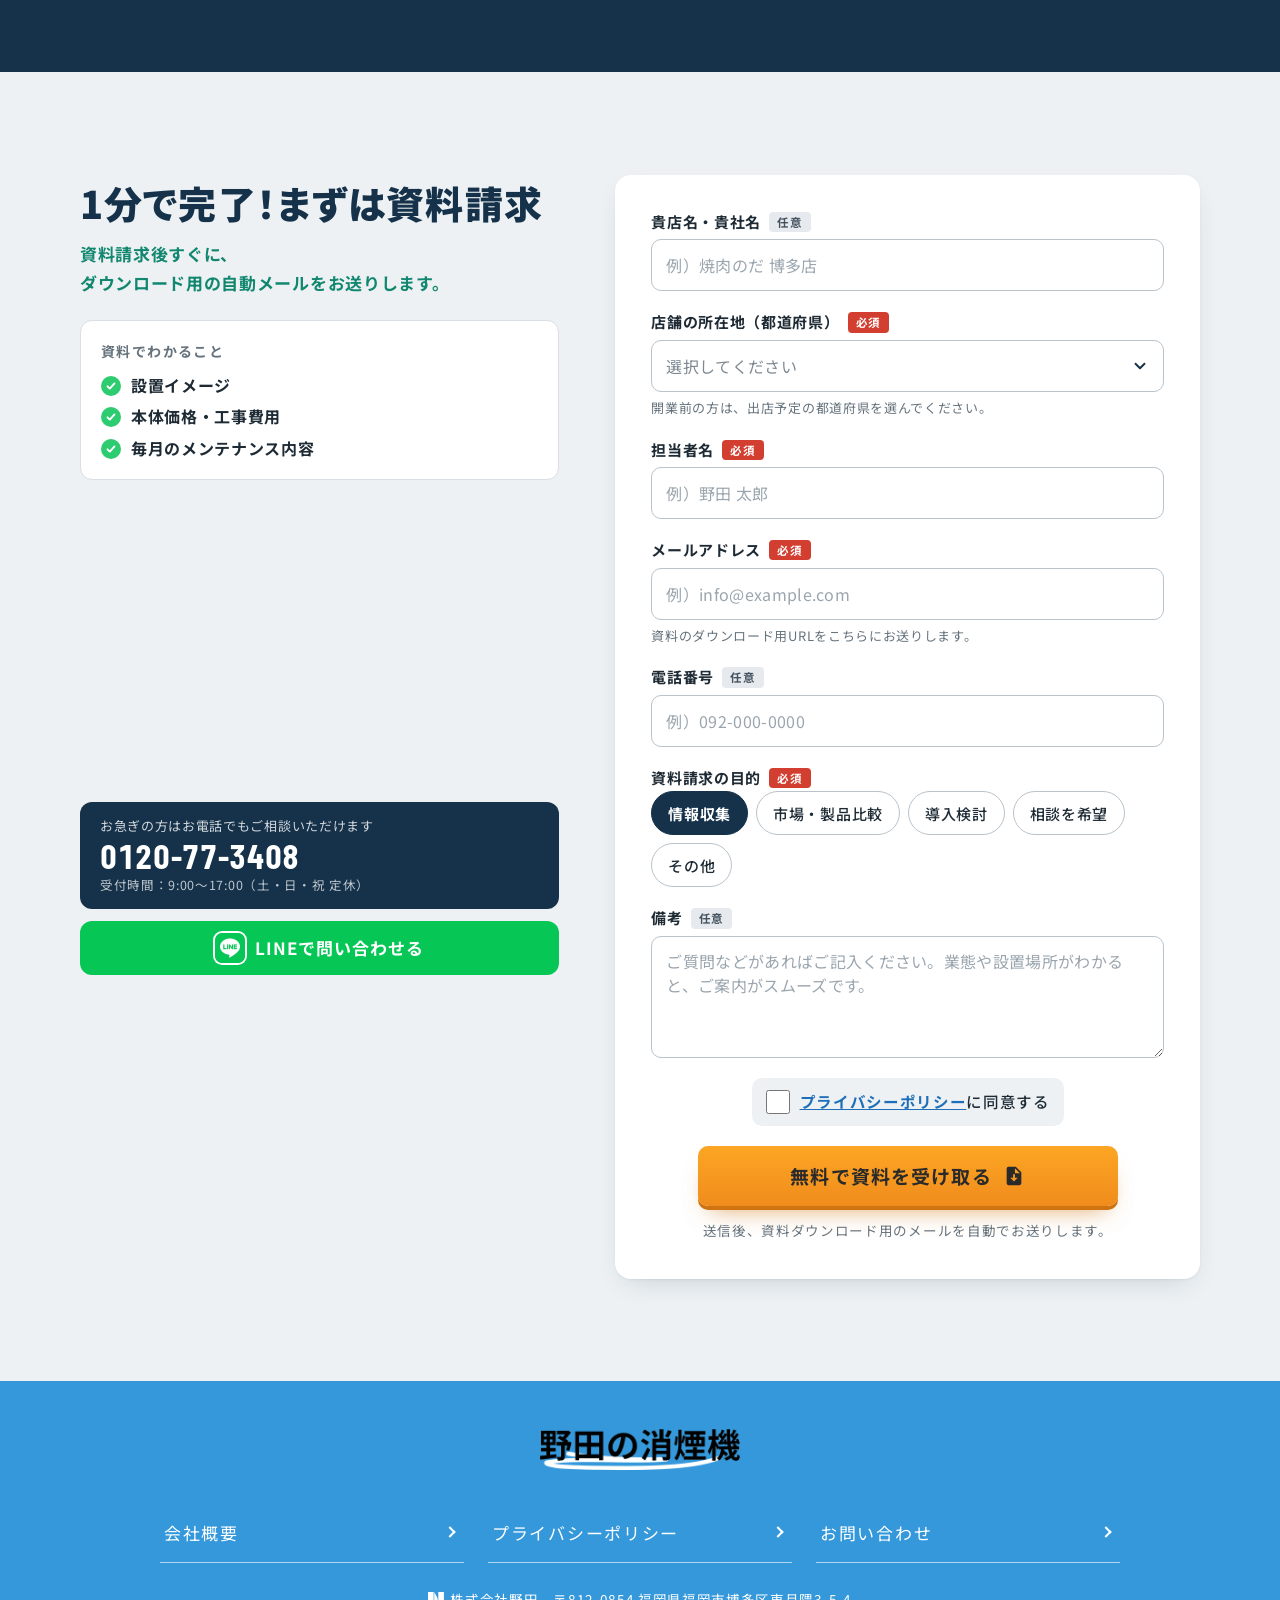
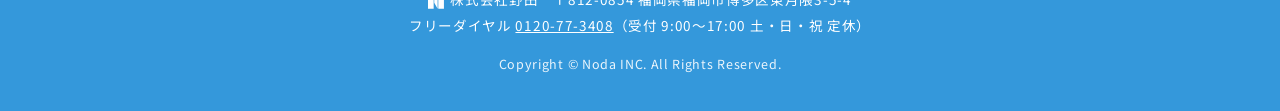
==== commit 0e7eb841: "LPを販売のみの表記にする（レンタルを案内しない） 代理店販売を進めるため、LPではレンタルを載せない方針に合わせる。 - POINT03・選ばれる理由・特長4点目の「料金プラン／購入・レンタル」を「" ====
--- a/index.html
+++ b/index.html
@@ -4,7 +4,7 @@
 <meta charset="utf-8">
 <meta name="viewport" content="width=device-width, initial-scale=1, viewport-fit=cover">
 <title>【油煙91%カット】野田の消煙機│飲食店の排煙トラブルをゼロへ</title>
-<meta name="description" content="焼肉店・焼き鳥店・居酒屋など重飲食店の煙・臭い・油汚れ対策に。電気集塵方式で油煙を最大91%カットする「野田の消煙機 JL-8A」。全国対応。設置から毎月の定期メンテナンスまで対応。購入・レンタルの料金プランつき資料を無料でお送りします。">
+<meta name="description" content="焼肉店・焼き鳥店・居酒屋など重飲食店の煙・臭い・油汚れ対策に。電気集塵方式で油煙を最大91%カットする「野田の消煙機 JL-8A」。全国対応。設置から毎月の定期メンテナンスまで対応。価格や設置イメージがわかる資料を無料でお送りします。">
 <link rel="canonical" href="https://shoenki.duct-noda.com/">
 <meta name="theme-color" content="#15324a">
 <meta name="format-detection" content="telephone=no">
@@ -93,7 +93,7 @@
         {"@type": "Question", "name": "設置スペースはどれくらい必要ですか？", "acceptedAnswer": {"@type": "Answer", "text": "本体サイズは750(W)×840(D)×680(H)mmで、畳1枚に収まる大きさです。設置にあたっては、本体の前後に接続用のチャンバーボックスを、正面に0.7m以上のメンテナンススペースを確保します。厨房内・屋外・天井吊りなど設置パターンは複数あり、現地調査で店舗に合った配置をご提案します。"}},
         {"@type": "Question", "name": "1階の店舗でなくても大丈夫ですか？", "acceptedAnswer": {"@type": "Answer", "text": "問題ありません。毎月のメンテナンスで扉を開けて内部の部品を引き出すため、本体の正面に一定のスペースが必要です。現地調査で確認します。店内への設置事例もあります。"}},
         {"@type": "Question", "name": "屋外にも設置できますか？", "acceptedAnswer": {"@type": "Answer", "text": "はい。屋外に設置する場合は防雨カバー（別売）を取り付け、油漏れ・虫や雨水の侵入・使用環境（温度0〜50℃、湿度80%以下）を考えて施工します。"}},
-        {"@type": "Question", "name": "導入するにはどんなプランがありますか？", "acceptedAnswer": {"@type": "Answer", "text": "購入プランとレンタルプランの2種類をご用意しています。料金の詳細は資料をご覧ください。"}},
+        {"@type": "Question", "name": "導入費用はどのくらいかかりますか？", "acceptedAnswer": {"@type": "Answer", "text": "本体価格と標準工事の費用、毎月のメンテナンス費用は資料でご案内しています。設置場所やダクトの状況によって工事の内容が変わるため、正式な金額は現地調査のうえでお見積りします。"}},
         {"@type": "Question", "name": "保証はありますか？", "acceptedAnswer": {"@type": "Answer", "text": "お買い上げ日から1年間の保証があります。保証期間内に正常な使い方で故障した場合は、無償で修理します（天災、誤った使い方、消耗品の劣化などによる故障は有償となります）。"}},
         {"@type": "Question", "name": "どんな仕組みで煙を消すのですか？", "acceptedAnswer": {"@type": "Answer", "text": "静電気の力で煙を集める「電気集塵方式」です。ダクトから入った煙は、まず高電圧部（12kV）でプラスの電気を帯び、続く低電圧部（6kV）でマイナスの極板に吸着されます。フィルターで濾し取るのではなく電気で吸い付けるため、目に見えないほど細かい油煙まで捕集でき、風の通りを妨げにくいのが特長です。"}}
       ]
@@ -151,12 +151,12 @@
       </li>
       <li class="point">
         <svg class="point__ring" viewBox="0 0 160 160" aria-hidden="true"><circle cx="80" cy="84" r="68"/><path id="pa3" d="M24 70 A60 60 0 0 1 98 25" fill="none" stroke="none"/><text><textPath href="#pa3">POINT03</textPath></text></svg>
-        <p><span class="point__s">導入しやすい</span><b>料金プラン</b></p>
+        <p><span class="point__s">ダクトに</span><b>後付けOK</b></p>
       </li>
     </ul>
     <div class="cta cta--hero">
-      <a class="btn btn--cta" href="#download">料金プランつき資料を受け取る<i class="arw" aria-hidden="true"></i></a>
-      <p class="cta__note">1分で入力完了。設置イメージ・料金プラン・メンテナンス内容を確認できます。</p>
+      <a class="btn btn--cta" href="#download">価格がわかる資料を受け取る<i class="arw" aria-hidden="true"></i></a>
+      <p class="cta__note">1分で入力完了。設置イメージ・価格・メンテナンス内容を確認できます。</p>
       <p class="cta__tel"><span>お急ぎの方はお電話で</span><a href="tel:0120773408">0120-77-3408</a><small>受付 9:00〜17:00（土・日・祝 定休）</small></p>
     </div>
   </div>
@@ -295,7 +295,7 @@
         <li class="card feat"><h3><span class="feat__key"><span class="feat__pre">最大</span><b class="num">91</b><span class="feat__unit num">%</span></span><span class="feat__t">油煙カット</span></h3><p>厨房から出る油煙をしっかり除去し、煙・臭い・外壁汚れの発生を抑えます。</p></li>
         <li class="card feat"><h3><span class="feat__key">毎月</span><span class="feat__t">メンテナンス対応</span></h3><p>設置して終わりではなく、毎月訪問して点検・清掃・メンテナンスを行います。</p></li>
         <li class="card feat"><h3><span class="feat__key">重飲食</span><span class="feat__t">店舗に対応</span></h3><p>焼肉・焼き鳥・居酒屋など、煙が出やすい業態の排煙対策に対応します。</p></li>
-        <li class="card feat"><h3><span class="feat__key"><span class="nb">購入・</span><span class="nb">レンタル</span></span><span class="feat__t">どちらも対応</span></h3><p>初期費用を抑えたい店舗にも導入しやすい料金プランをご用意しています。</p></li>
+        <li class="card feat"><h3><span class="feat__key">後付け</span><span class="feat__t">既存店舗にも設置OK</span></h3><p>今お使いの排気ダクトに接続するため、大がかりな改修は不要。工事は通常1〜2日です。</p></li>
       </ul>
     </div>
     <div class="solution__side">
@@ -316,8 +316,8 @@
   </div>
   <div class="wrap">
     <div class="cta cta--dark">
-      <a class="btn btn--cta" href="#download">料金プランつき資料を受け取る<i class="arw" aria-hidden="true"></i></a>
-      <p class="cta__note">1分で入力完了。設置イメージ・料金プラン・メンテナンス内容を確認できます。</p>
+      <a class="btn btn--cta" href="#download">価格がわかる資料を受け取る<i class="arw" aria-hidden="true"></i></a>
+      <p class="cta__note">1分で入力完了。設置イメージ・価格・メンテナンス内容を確認できます。</p>
       <p class="cta__tel"><span>お急ぎの方はお電話でもご相談いただけます</span><a href="tel:0120773408">0120-77-3408</a><small>受付時間：9:00〜17:00（土・日・祝 定休）</small></p>
     </div>
   </div>
@@ -424,11 +424,11 @@
     <ul class="checks">
       <li>毎月の定期メンテナンス</li>
       <li>飲食店換気専門事業者として<span class="nb">20年以上の実績</span></li>
-      <li>導入しやすい料金プランで納得</li>
+      <li>大がかりな改修なしで<span class="nb">後付けOK</span></li>
     </ul>
     <div class="cta cta--dark">
-      <a class="btn btn--cta" href="#download">料金プランつき資料を受け取る<i class="arw" aria-hidden="true"></i></a>
-      <p class="cta__note">1分で入力完了。設置イメージ・料金プラン・メンテナンス内容を確認できます。</p>
+      <a class="btn btn--cta" href="#download">価格がわかる資料を受け取る<i class="arw" aria-hidden="true"></i></a>
+      <p class="cta__note">1分で入力完了。設置イメージ・価格・メンテナンス内容を確認できます。</p>
       <p class="cta__tel"><span>お急ぎの方はお電話でもご相談いただけます</span><a href="tel:0120773408">0120-77-3408</a><small>受付時間：9:00〜17:00（土・日・祝 定休）</small></p>
     </div>
   </div>
@@ -493,8 +493,8 @@
       <li><b class="stat__num"><span class="num">3</span>ヶ月に1回</b><p>壁やダクトの清掃頻度が<span class="nb">月1回から3ヶ月に1回に</span></p></li>
     </ul>
     <div class="cta cta--dark">
-      <a class="btn btn--cta" href="#download">料金プランつき資料を受け取る<i class="arw" aria-hidden="true"></i></a>
-      <p class="cta__note">1分で入力完了。設置イメージ・料金プラン・メンテナンス内容を確認できます。</p>
+      <a class="btn btn--cta" href="#download">価格がわかる資料を受け取る<i class="arw" aria-hidden="true"></i></a>
+      <p class="cta__note">1分で入力完了。設置イメージ・価格・メンテナンス内容を確認できます。</p>
       <p class="cta__tel"><span>お急ぎの方はお電話でもご相談いただけます</span><a href="tel:0120773408">0120-77-3408</a><small>受付時間：9:00〜17:00（土・日・祝 定休）</small></p>
     </div>
   </div>
@@ -580,7 +580,7 @@
       <section class="faq__grp" id="faq-plan" aria-labelledby="faq-plan-ttl">
         <h3 class="faq__h" id="faq-plan-ttl"><span class="faq__h-no num" aria-hidden="true">03</span>導入・ご契約</h3>
         <div class="qas">
-          <details class="qa"><summary><span class="qa__q" aria-hidden="true">Q</span><span class="qa__t"><span class="nb">導入するにはどんな</span><span class="nb">プランがありますか？</span></span><i aria-hidden="true"></i></summary><div class="qa__a"><span class="qa__mk" aria-hidden="true">A</span><div class="qa__txt"><p>購入プランとレンタルプランの2種類をご用意しています。料金の詳細は<a href="#download">資料</a>をご覧ください。</p></div></div></details>
+          <details class="qa"><summary><span class="qa__q" aria-hidden="true">Q</span><span class="qa__t"><span class="nb">導入費用は</span><span class="nb">どのくらい</span><span class="nb">かかりますか？</span></span><i aria-hidden="true"></i></summary><div class="qa__a"><span class="qa__mk" aria-hidden="true">A</span><div class="qa__txt"><p>本体価格と標準工事の費用、毎月のメンテナンス費用は<a href="#download">資料</a>でご案内しています。設置場所やダクトの状況によって工事の内容が変わるため、正式な金額は現地調査のうえでお見積りします。</p></div></div></details>
           <details class="qa"><summary><span class="qa__q" aria-hidden="true">Q</span><span class="qa__t"><span class="nb">対応エリアは</span><span class="nb">どこまでですか？</span></span><i aria-hidden="true"></i></summary><div class="qa__a"><span class="qa__mk" aria-hidden="true">A</span><div class="qa__txt"><p>全国に対応しています。九州・中国地方以外の地域では、当社の提携業者が設置工事と毎月のメンテナンスを担当します。お見積りの際に、お店の地域での進め方をご案内します。</p></div></div></details>
           <details class="qa"><summary><span class="qa__q" aria-hidden="true">Q</span><span class="qa__t"><span class="nb">保証は</span><span class="nb">ありますか？</span></span><i aria-hidden="true"></i></summary><div class="qa__a"><span class="qa__mk" aria-hidden="true">A</span><div class="qa__txt"><p>お買い上げ日から1年間の保証があります。保証期間内に正常な使い方で故障した場合は、無償で修理します（天災、誤った使い方、消耗品の劣化などによる故障は有償となります）。</p></div></div></details>
         </div>
@@ -607,7 +607,7 @@
         <p class="dl__box-ttl">資料でわかること</p>
         <ul class="ticks">
           <li>設置イメージ</li>
-          <li>料金プラン（購入・レンタル）</li>
+          <li>本体価格・工事費用</li>
           <li>毎月のメンテナンス内容</li>
         </ul>
       </div>
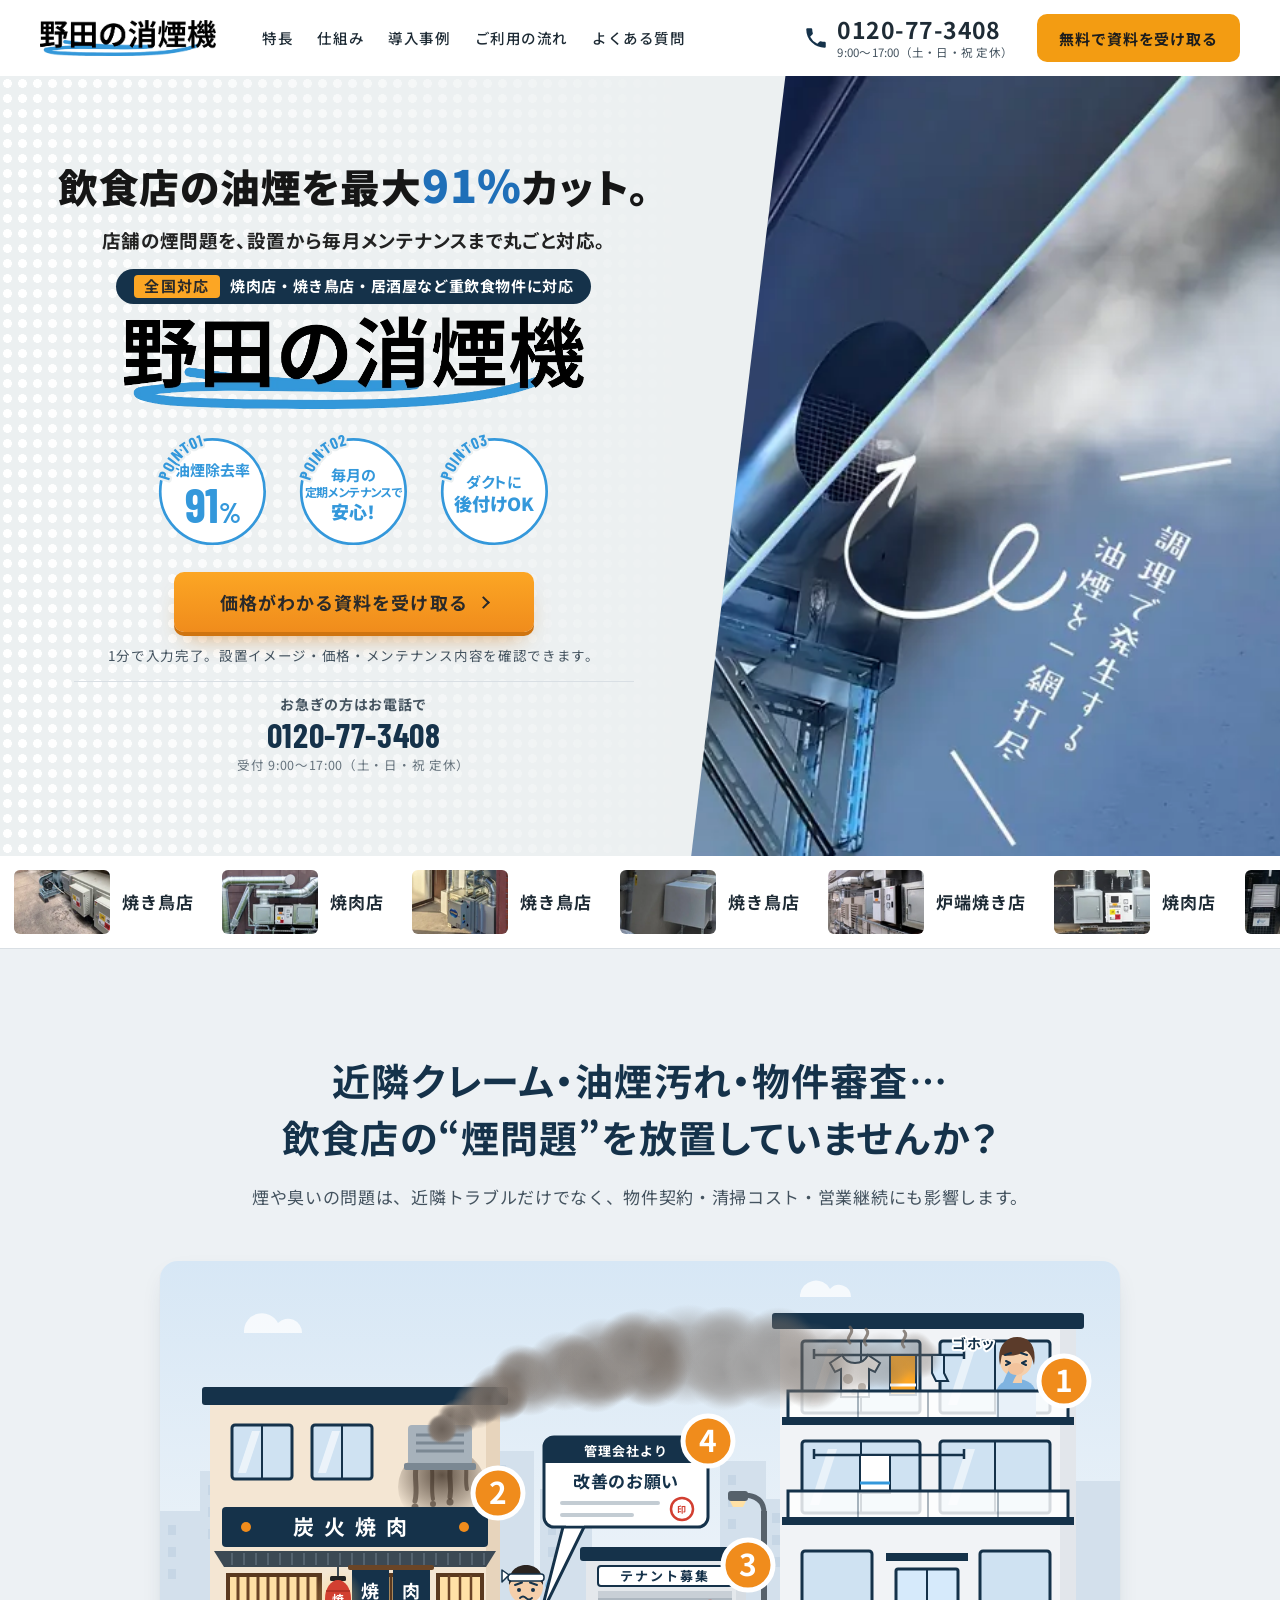
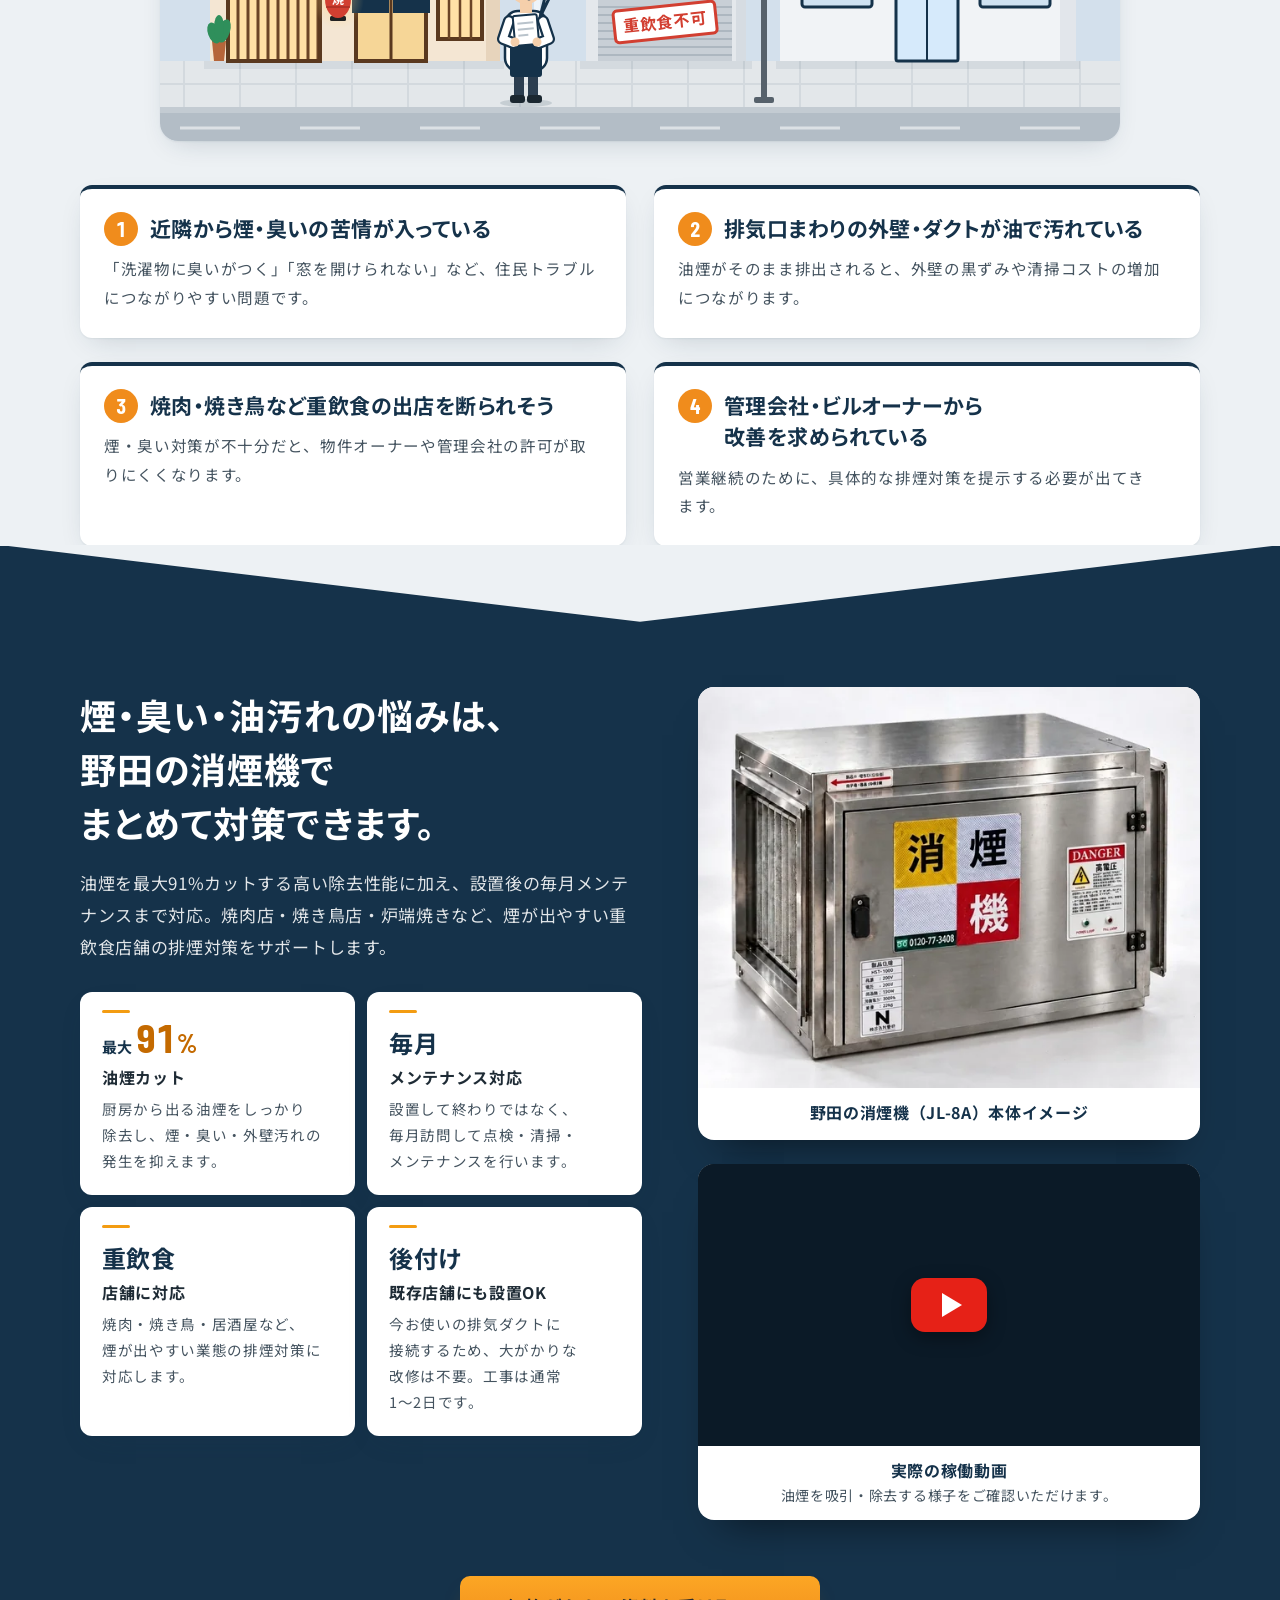
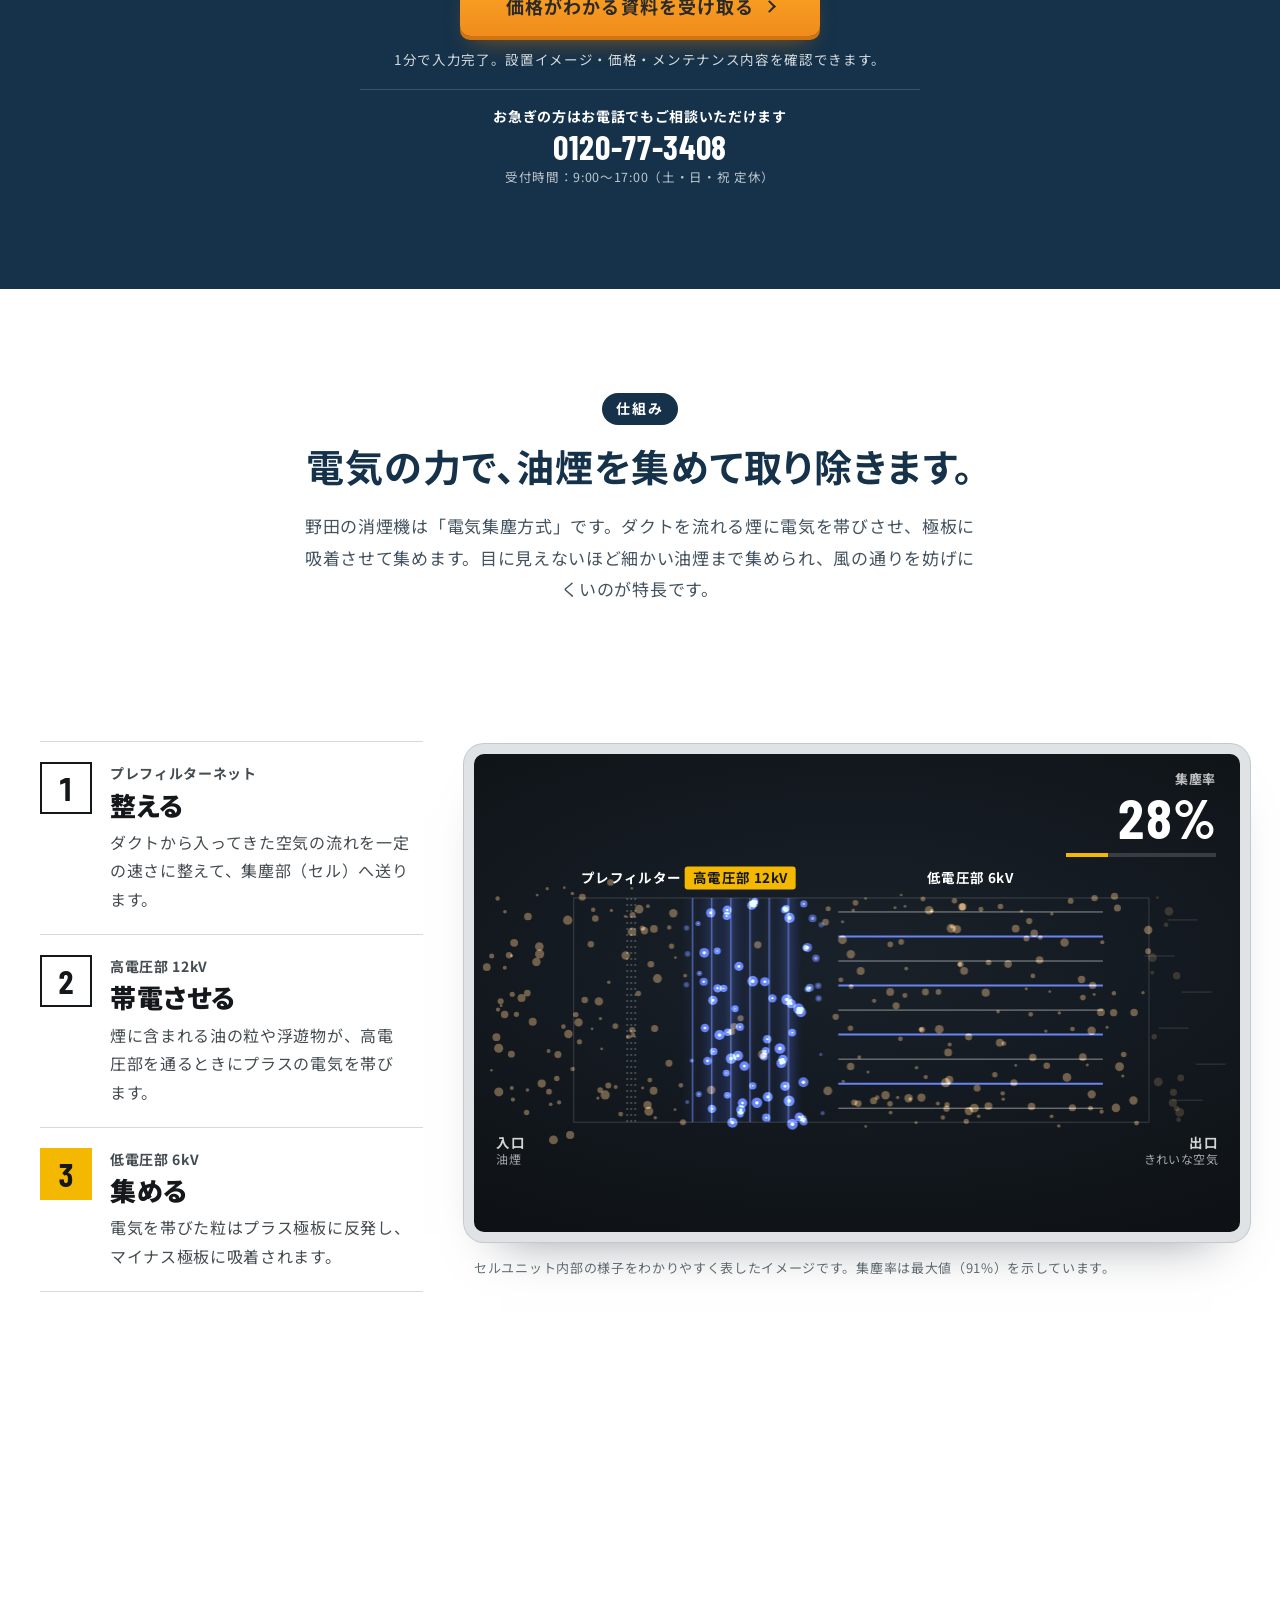
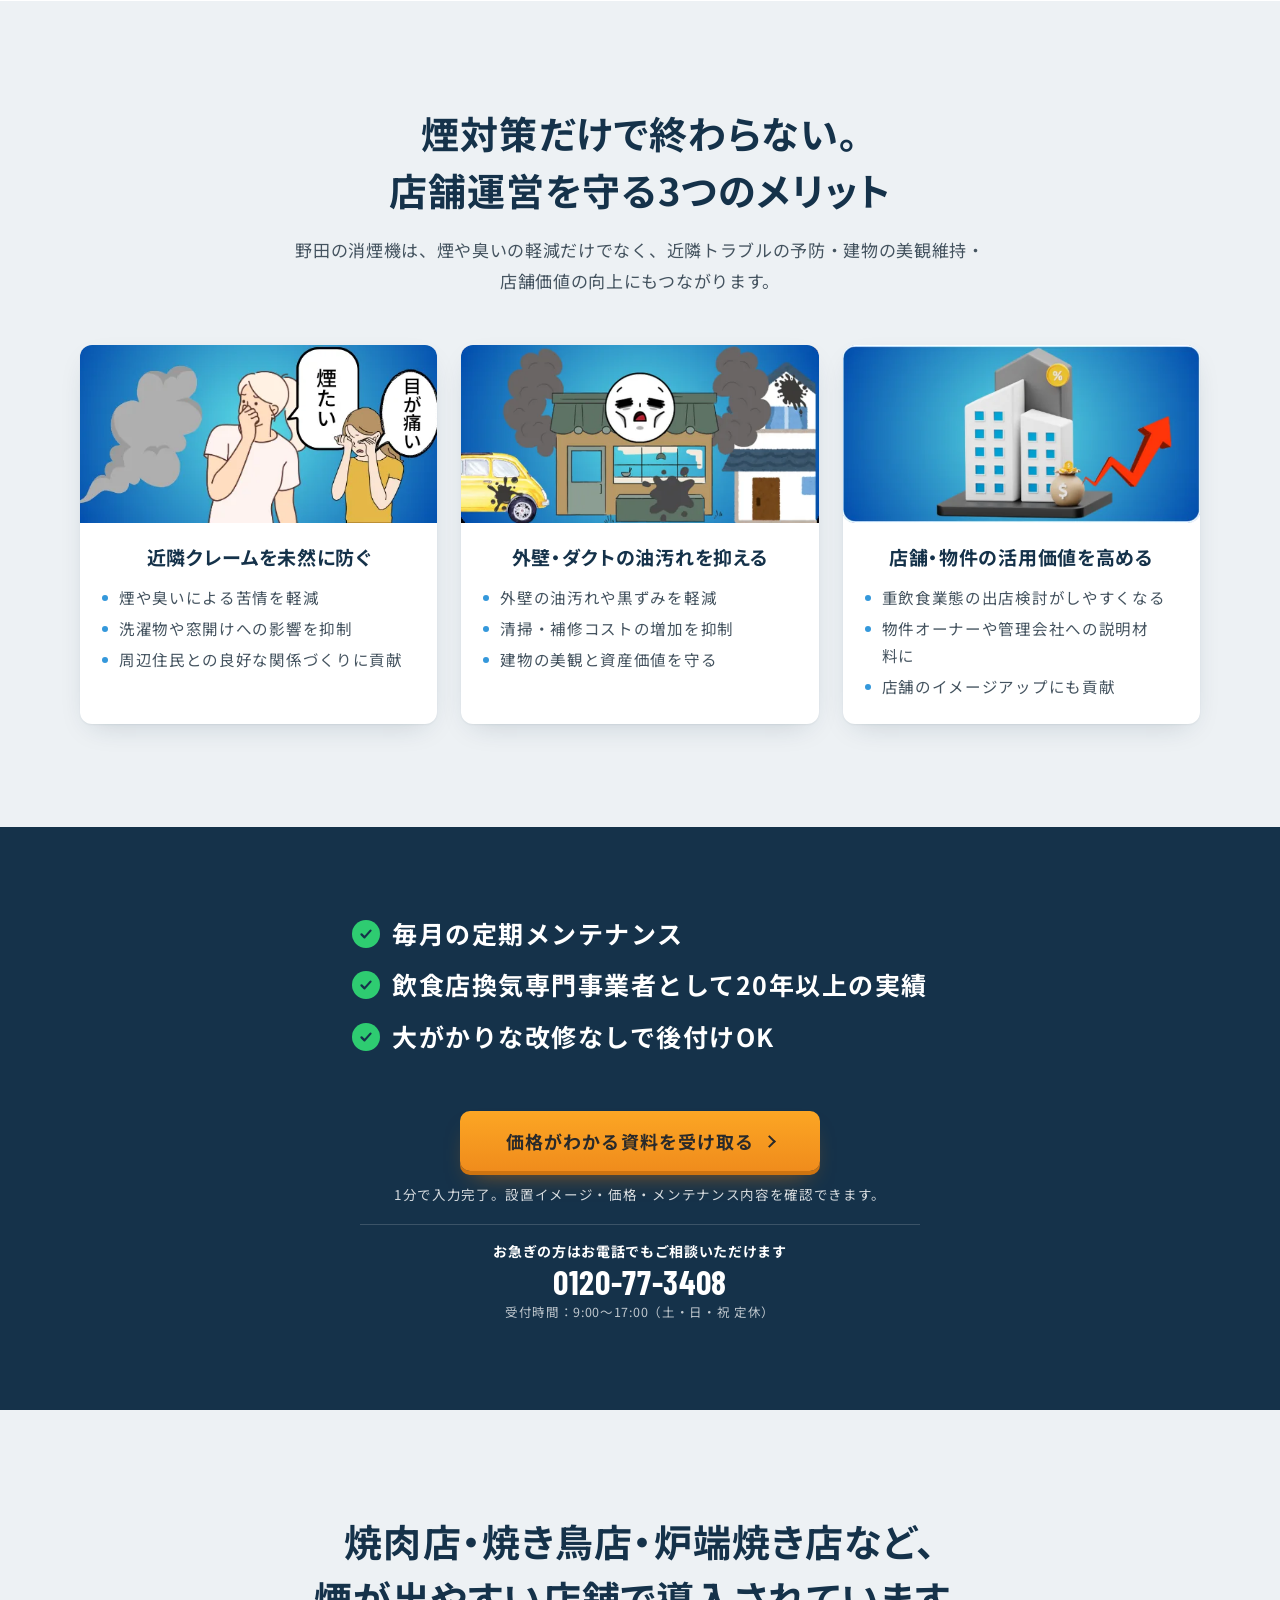
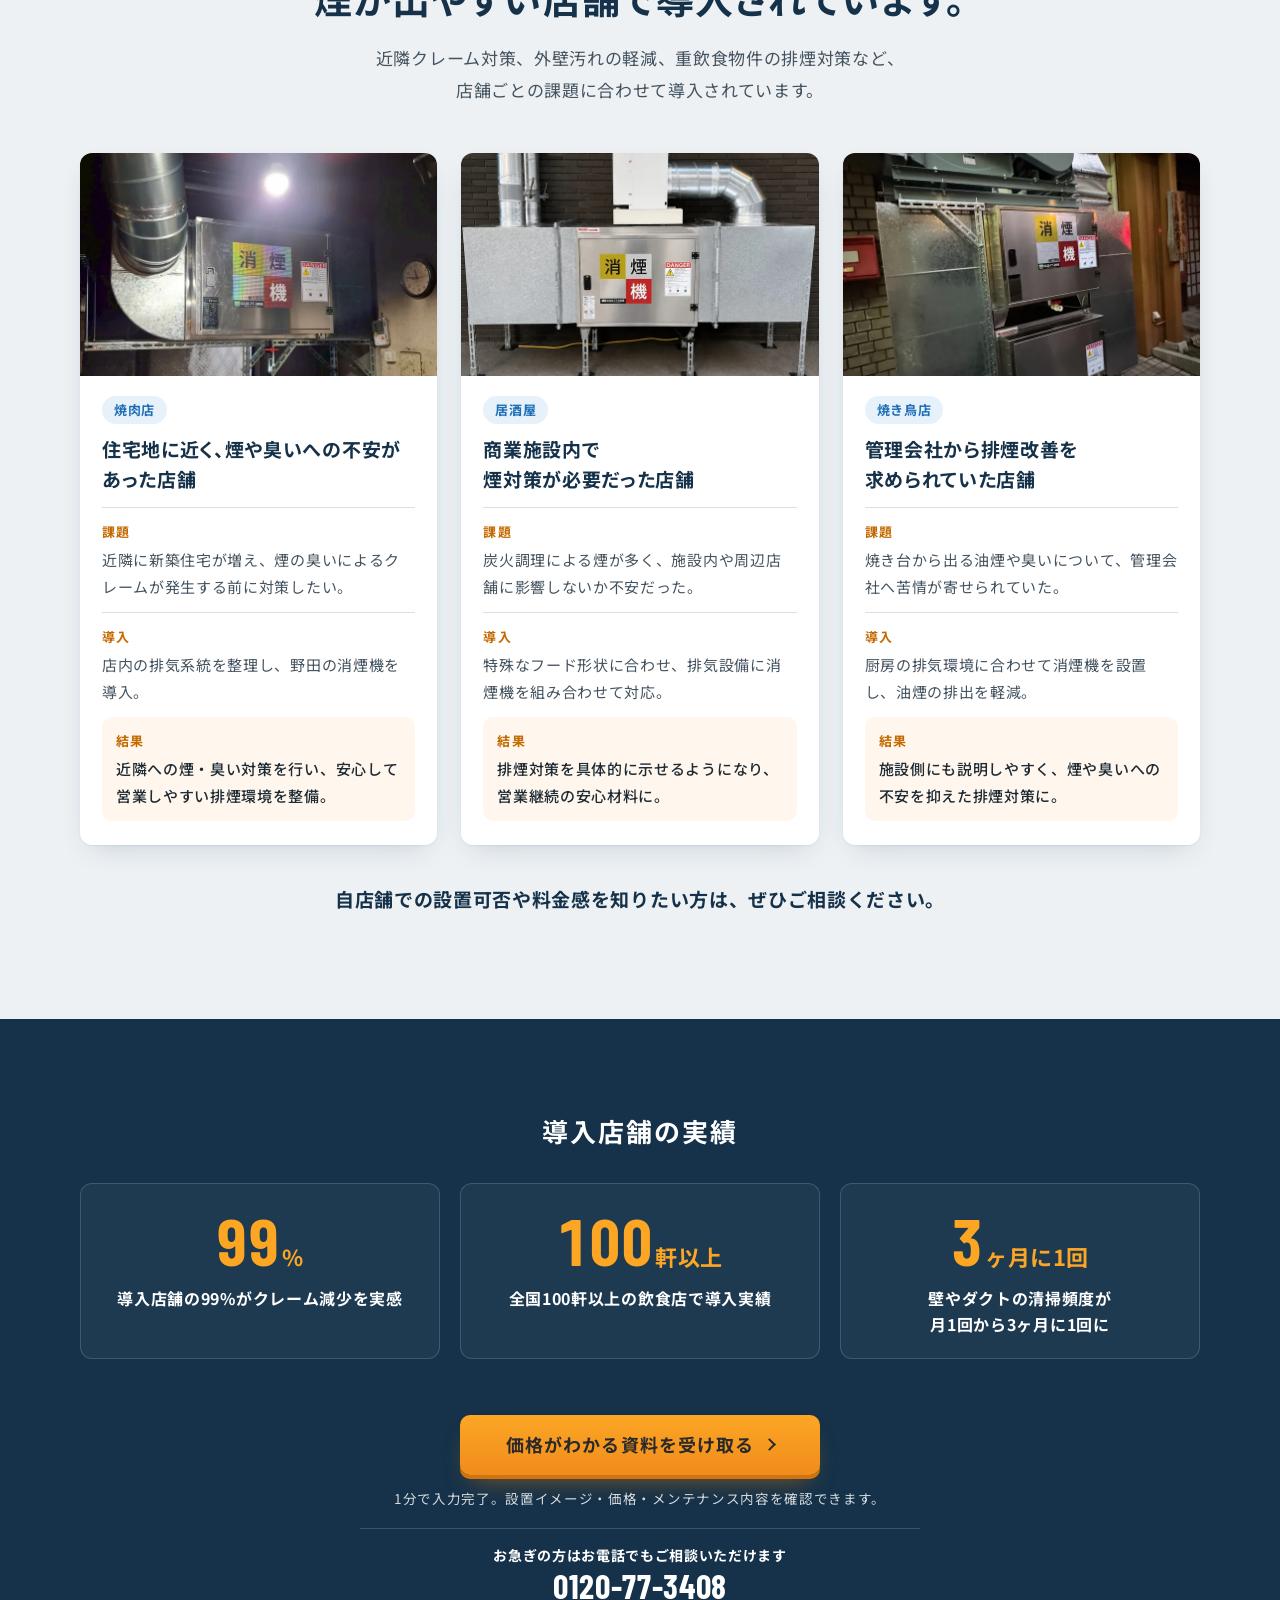
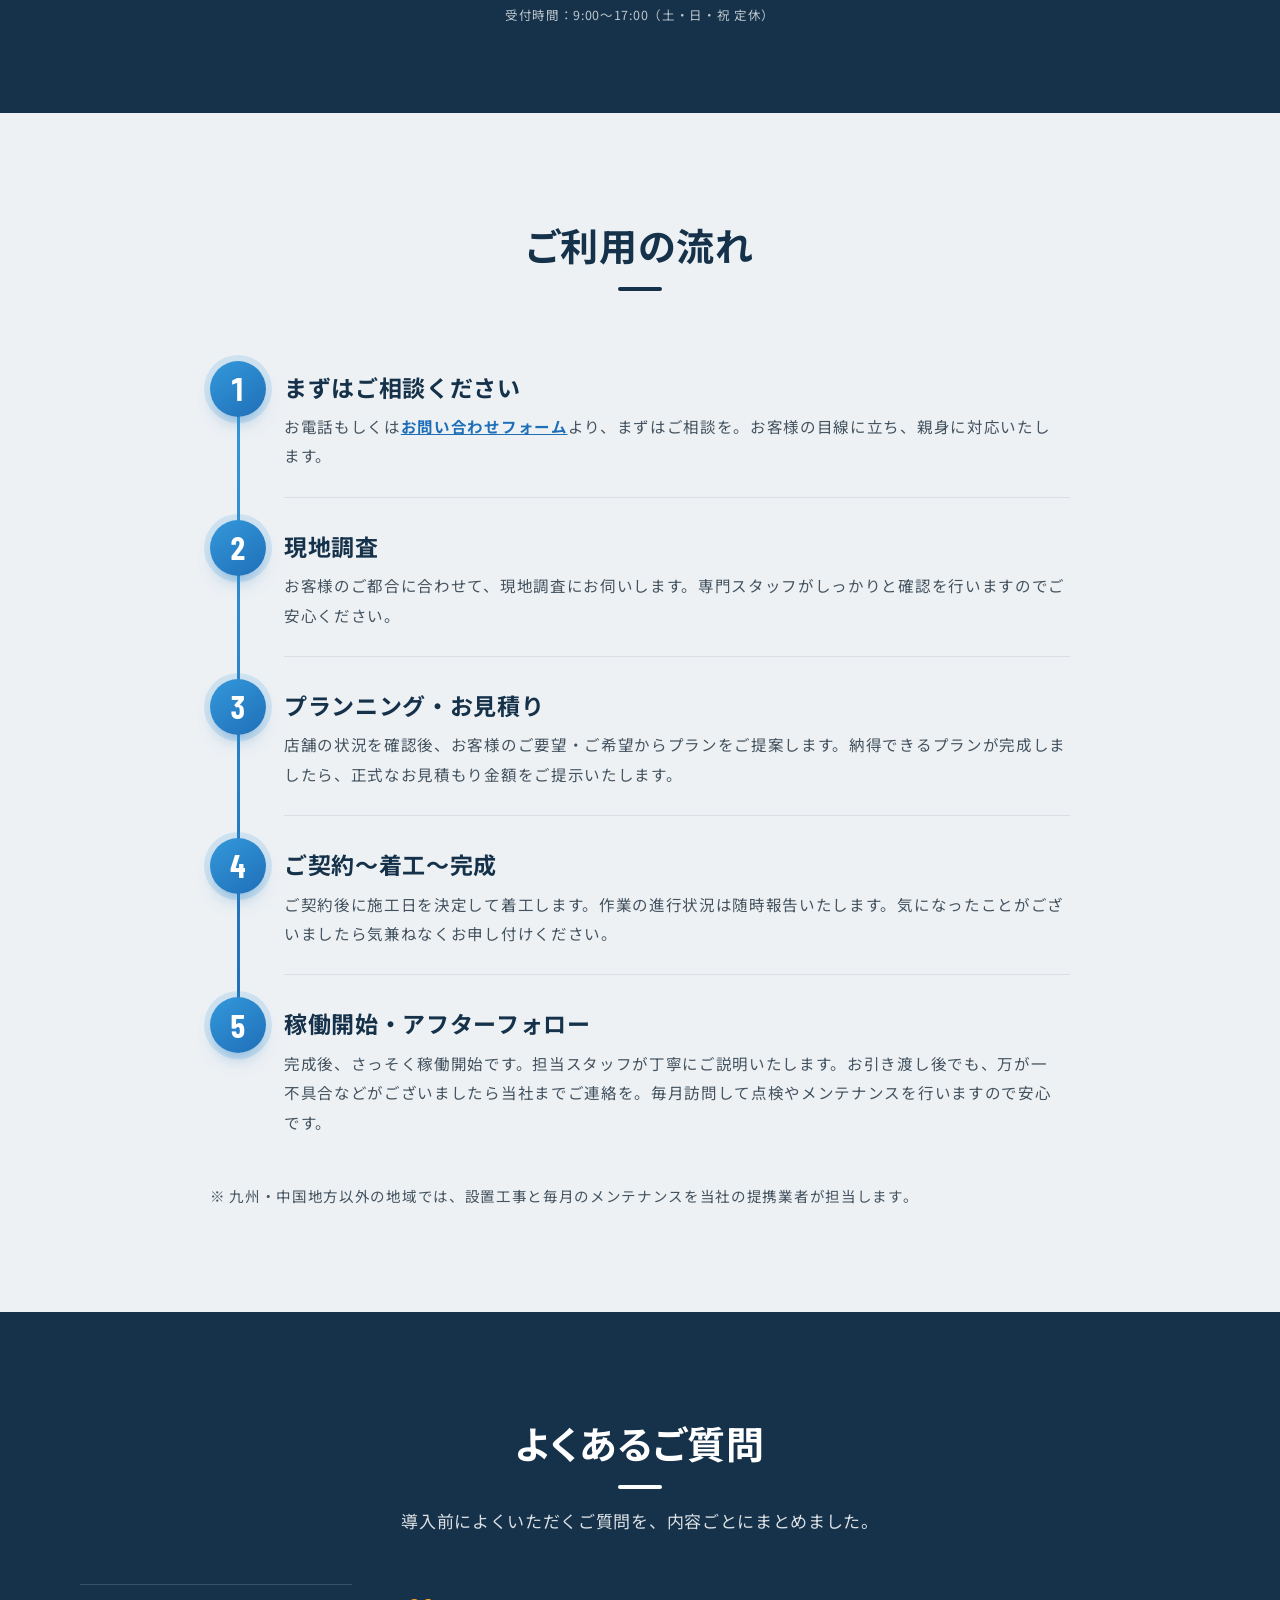
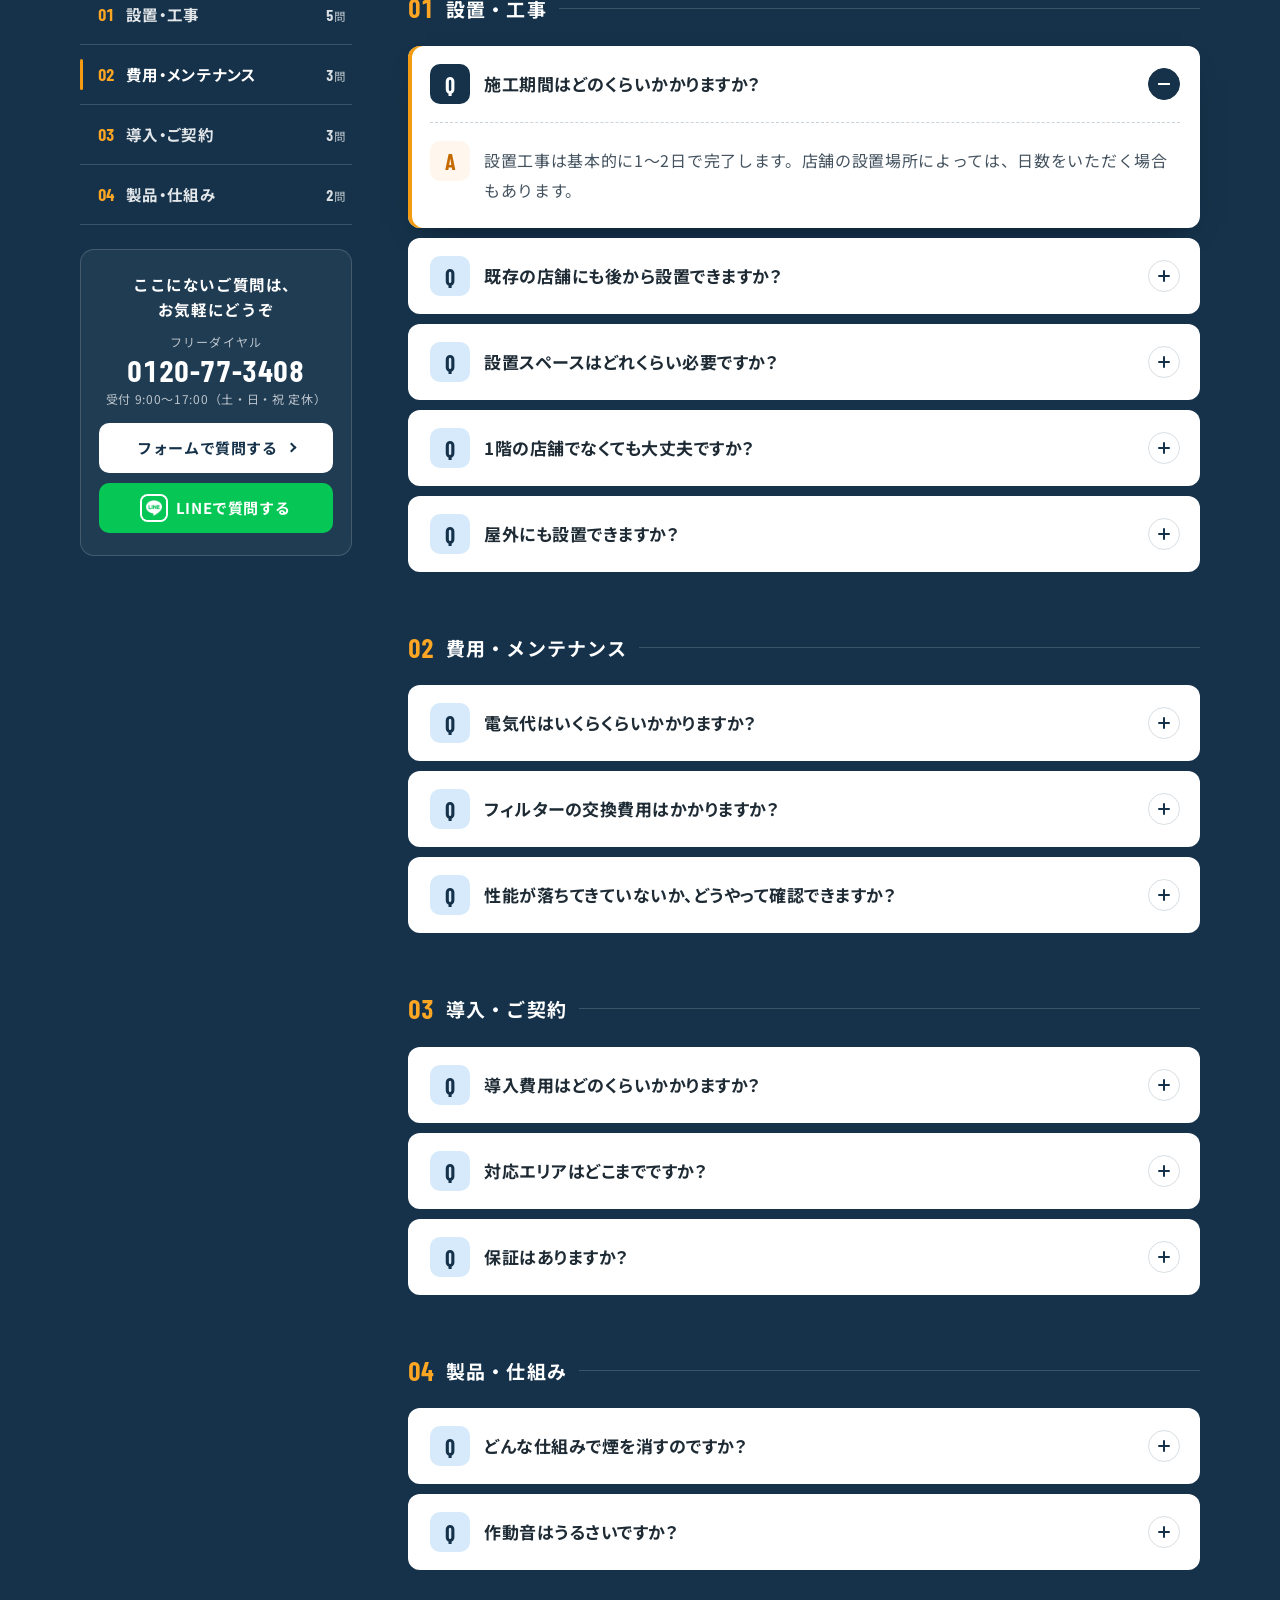
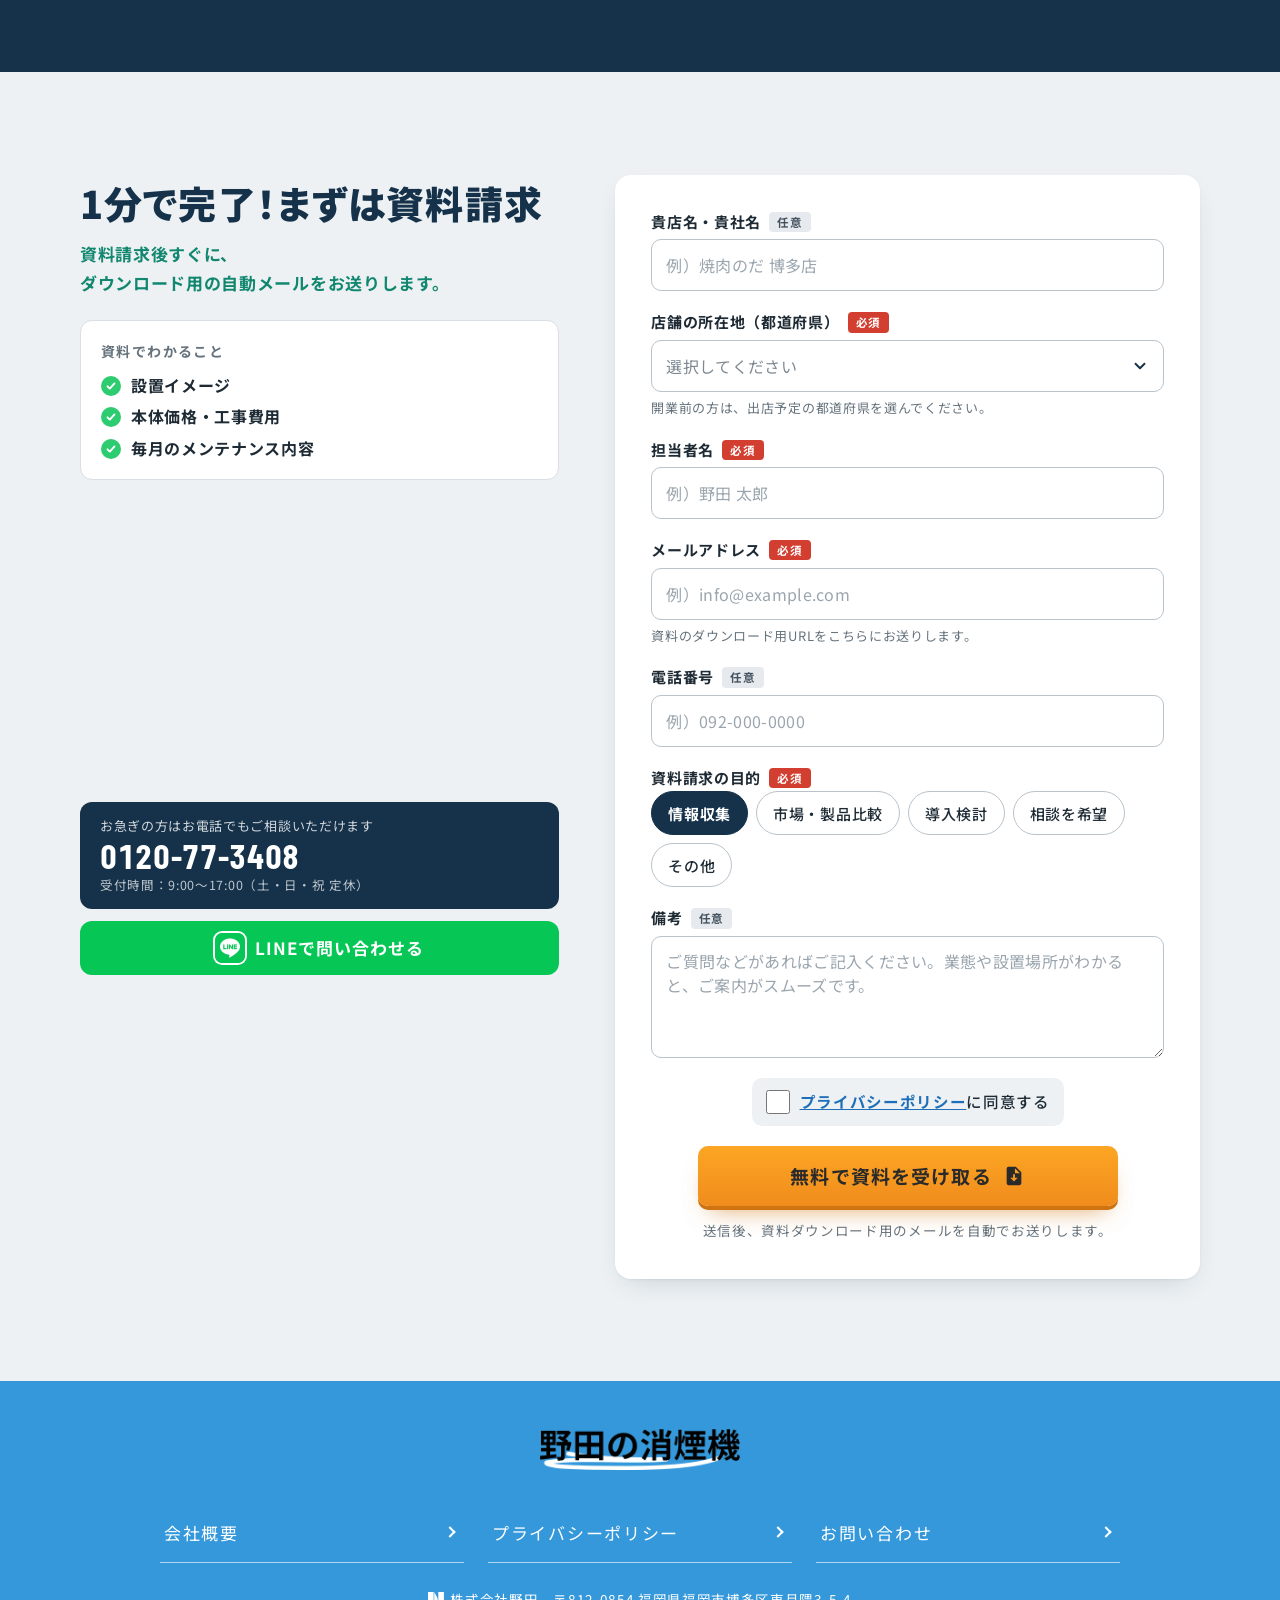
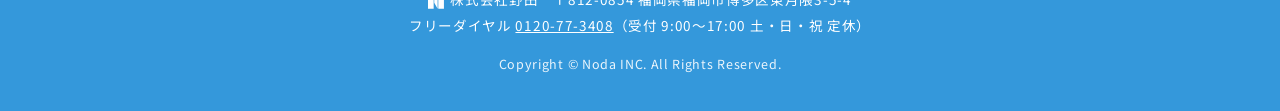
==== commit 6c980871: "稼働動画を新しいYouTube動画（1FAPHGP_dmQ）に差し替える Co-Authored-By: Claude Opus 5.5 (1M context) <noreply@anthropic" ====
--- a/index.html
+++ b/index.html
@@ -304,9 +304,9 @@
         <figcaption>野田の消煙機（JL-8A）本体イメージ</figcaption>
       </figure>
       <figure class="video">
-        <div class="video__frame" data-video="lS9ckeMccJQ">
+        <div class="video__frame" data-video="1FAPHGP_dmQ">
           <button class="video__play" type="button" aria-label="稼働動画を再生する（YouTube）">
-            <img src="https://i.ytimg.com/vi/lS9ckeMccJQ/hqdefault.jpg" alt="" width="480" height="360" loading="lazy" data-video-thumb>
+            <img src="https://i.ytimg.com/vi/1FAPHGP_dmQ/hqdefault.jpg" alt="" width="480" height="360" loading="lazy" data-video-thumb>
             <span class="video__icon" aria-hidden="true"></span>
           </button>
         </div>
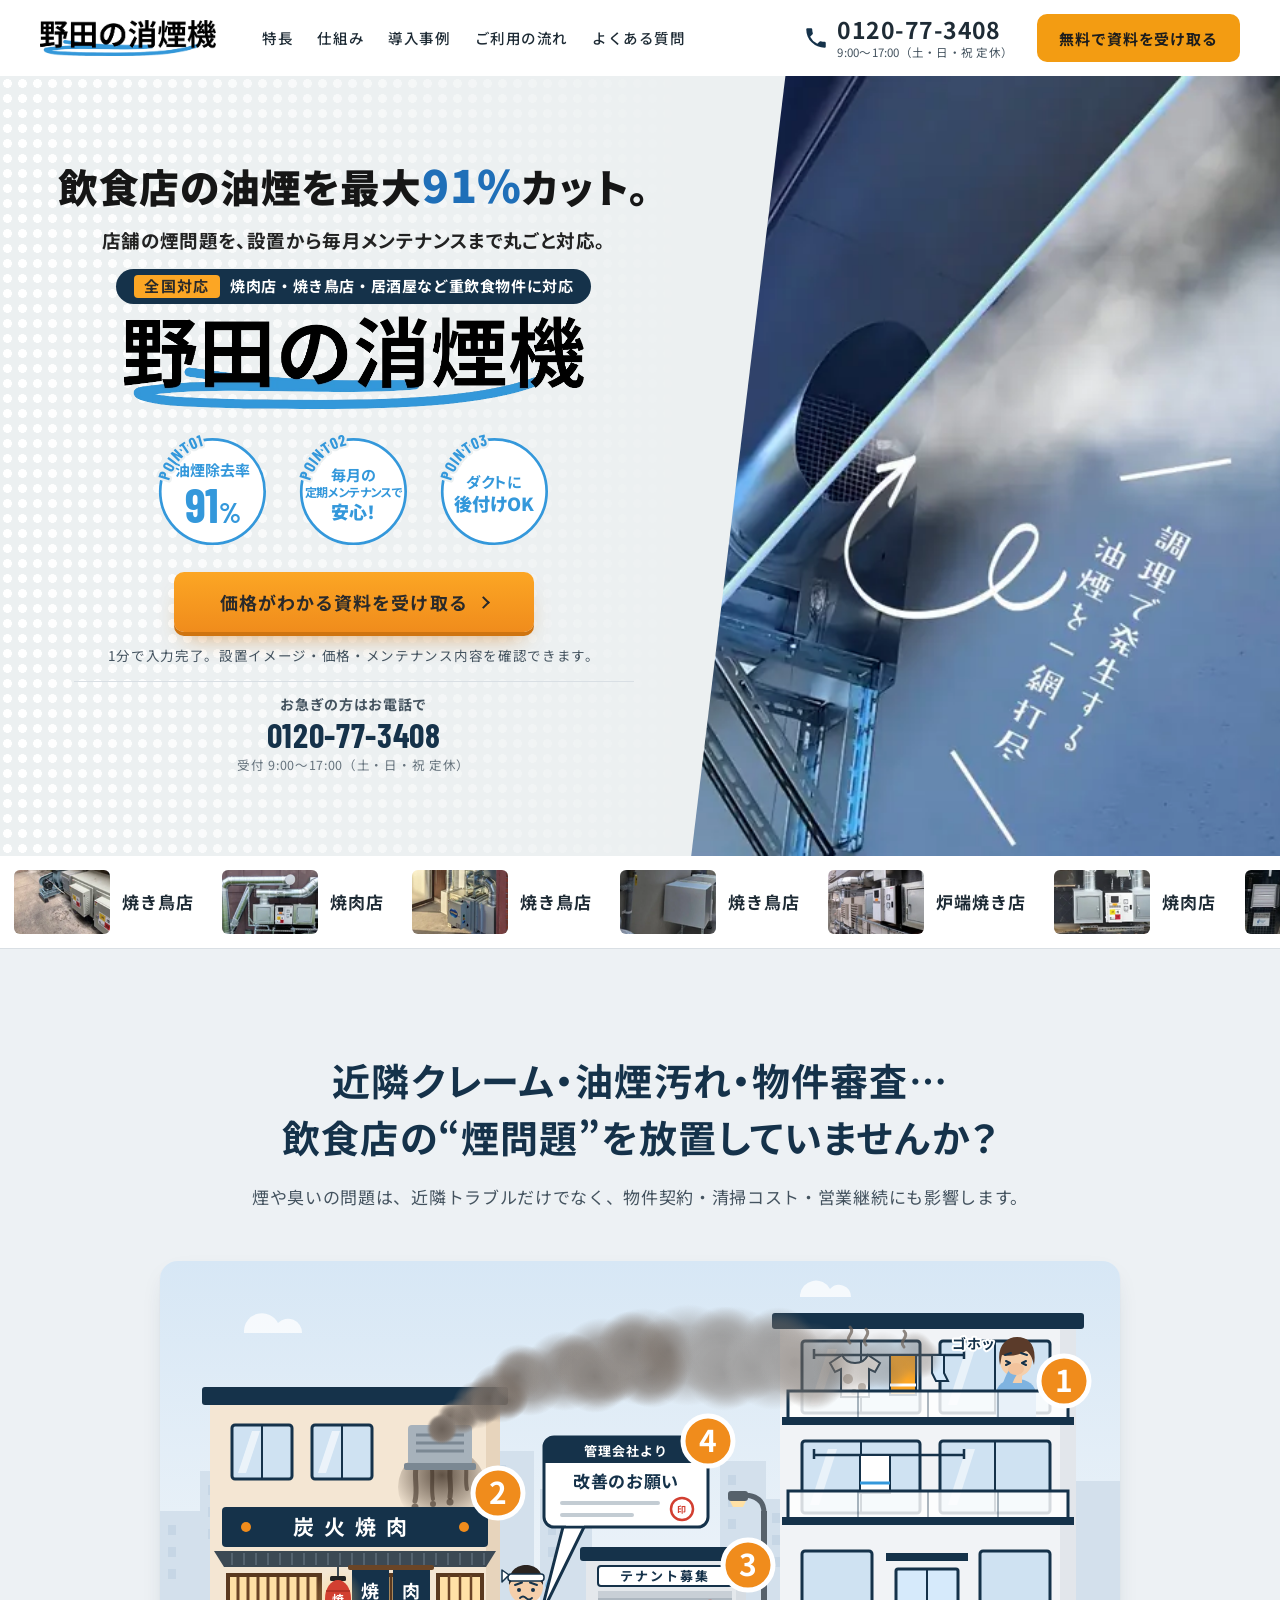
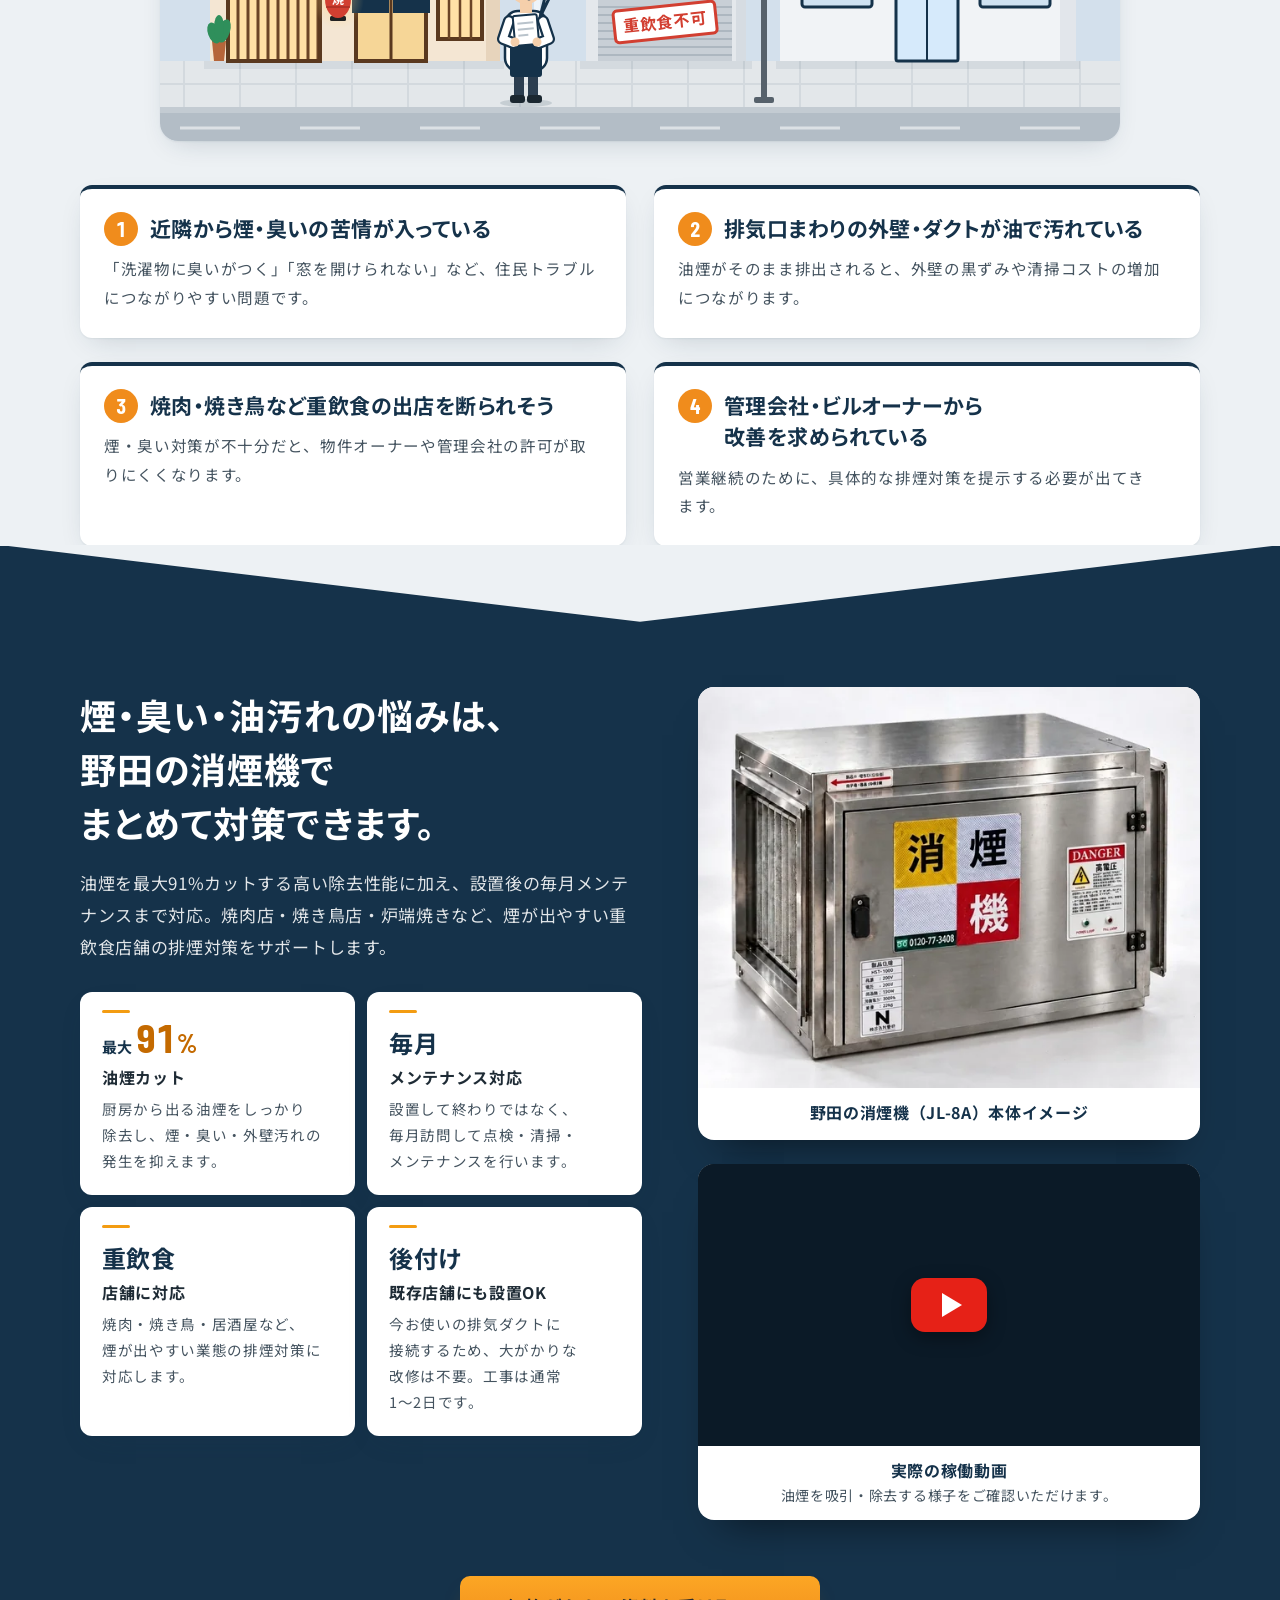
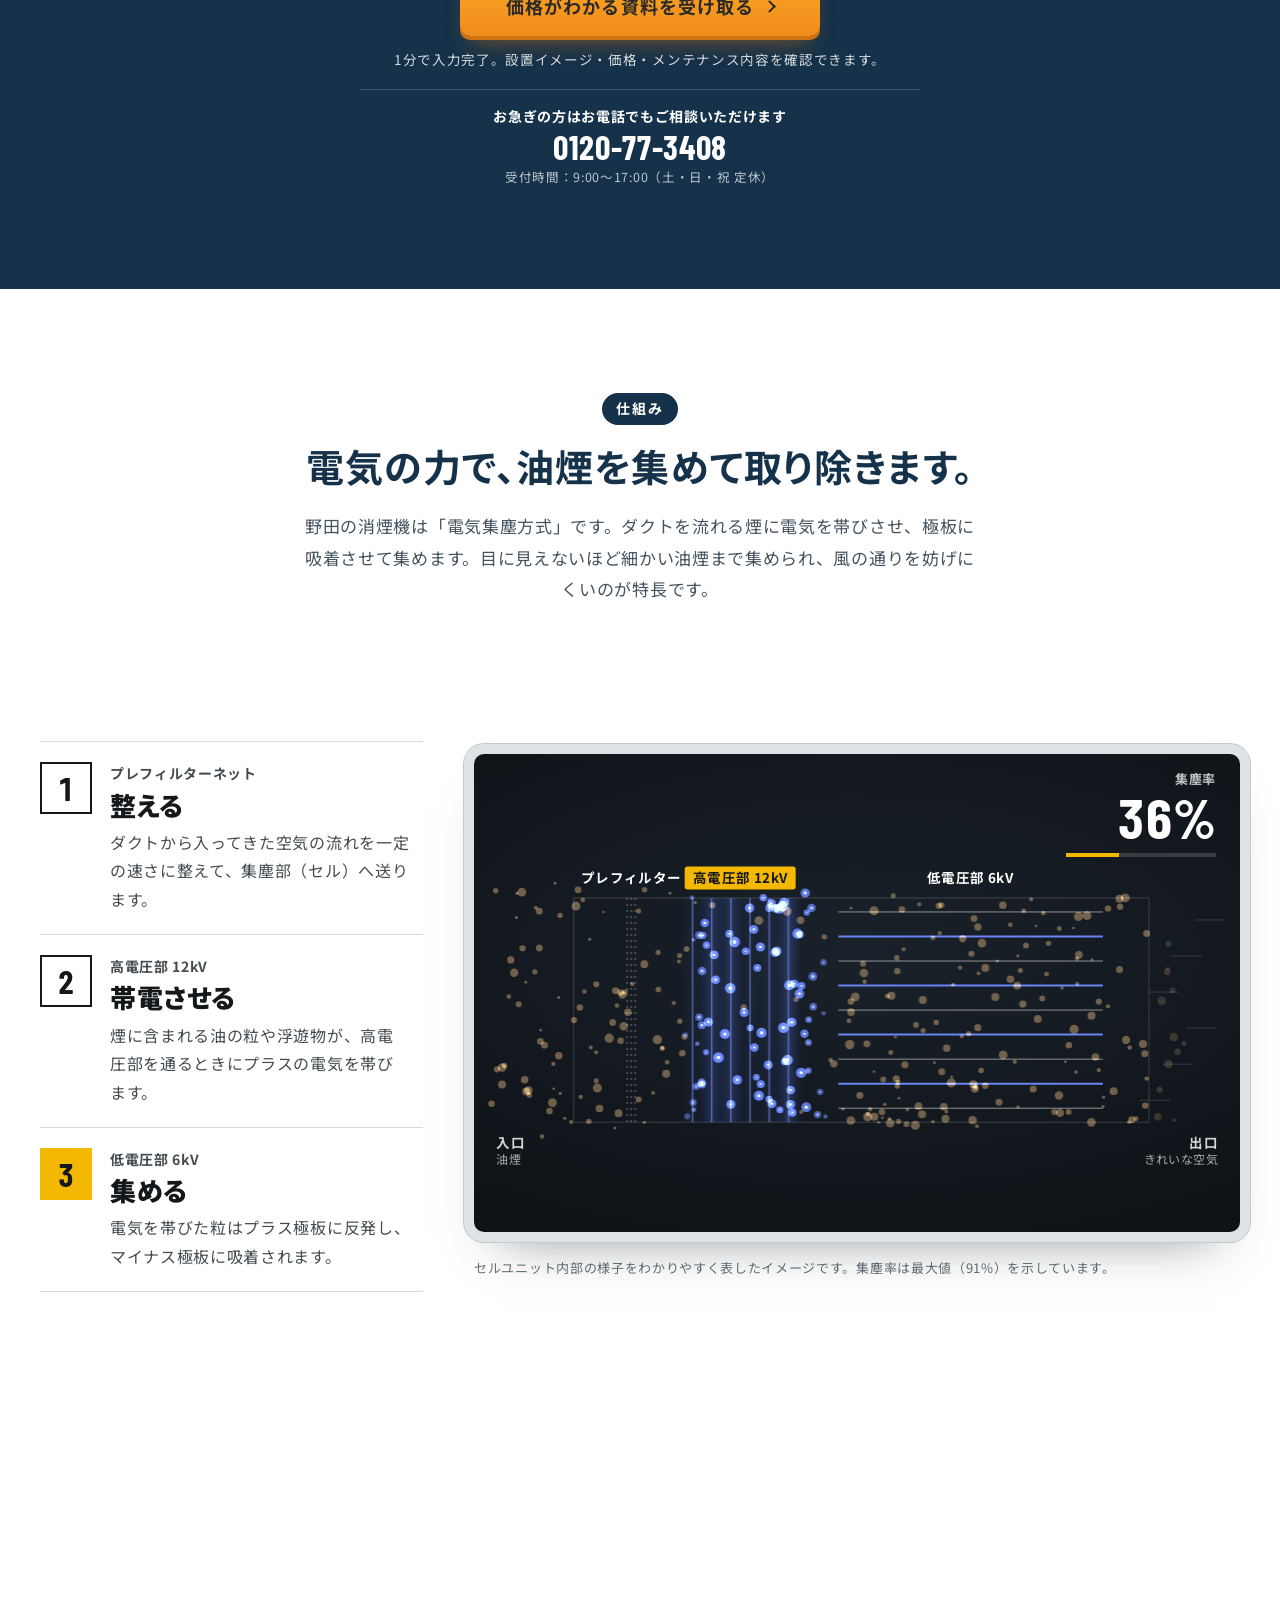
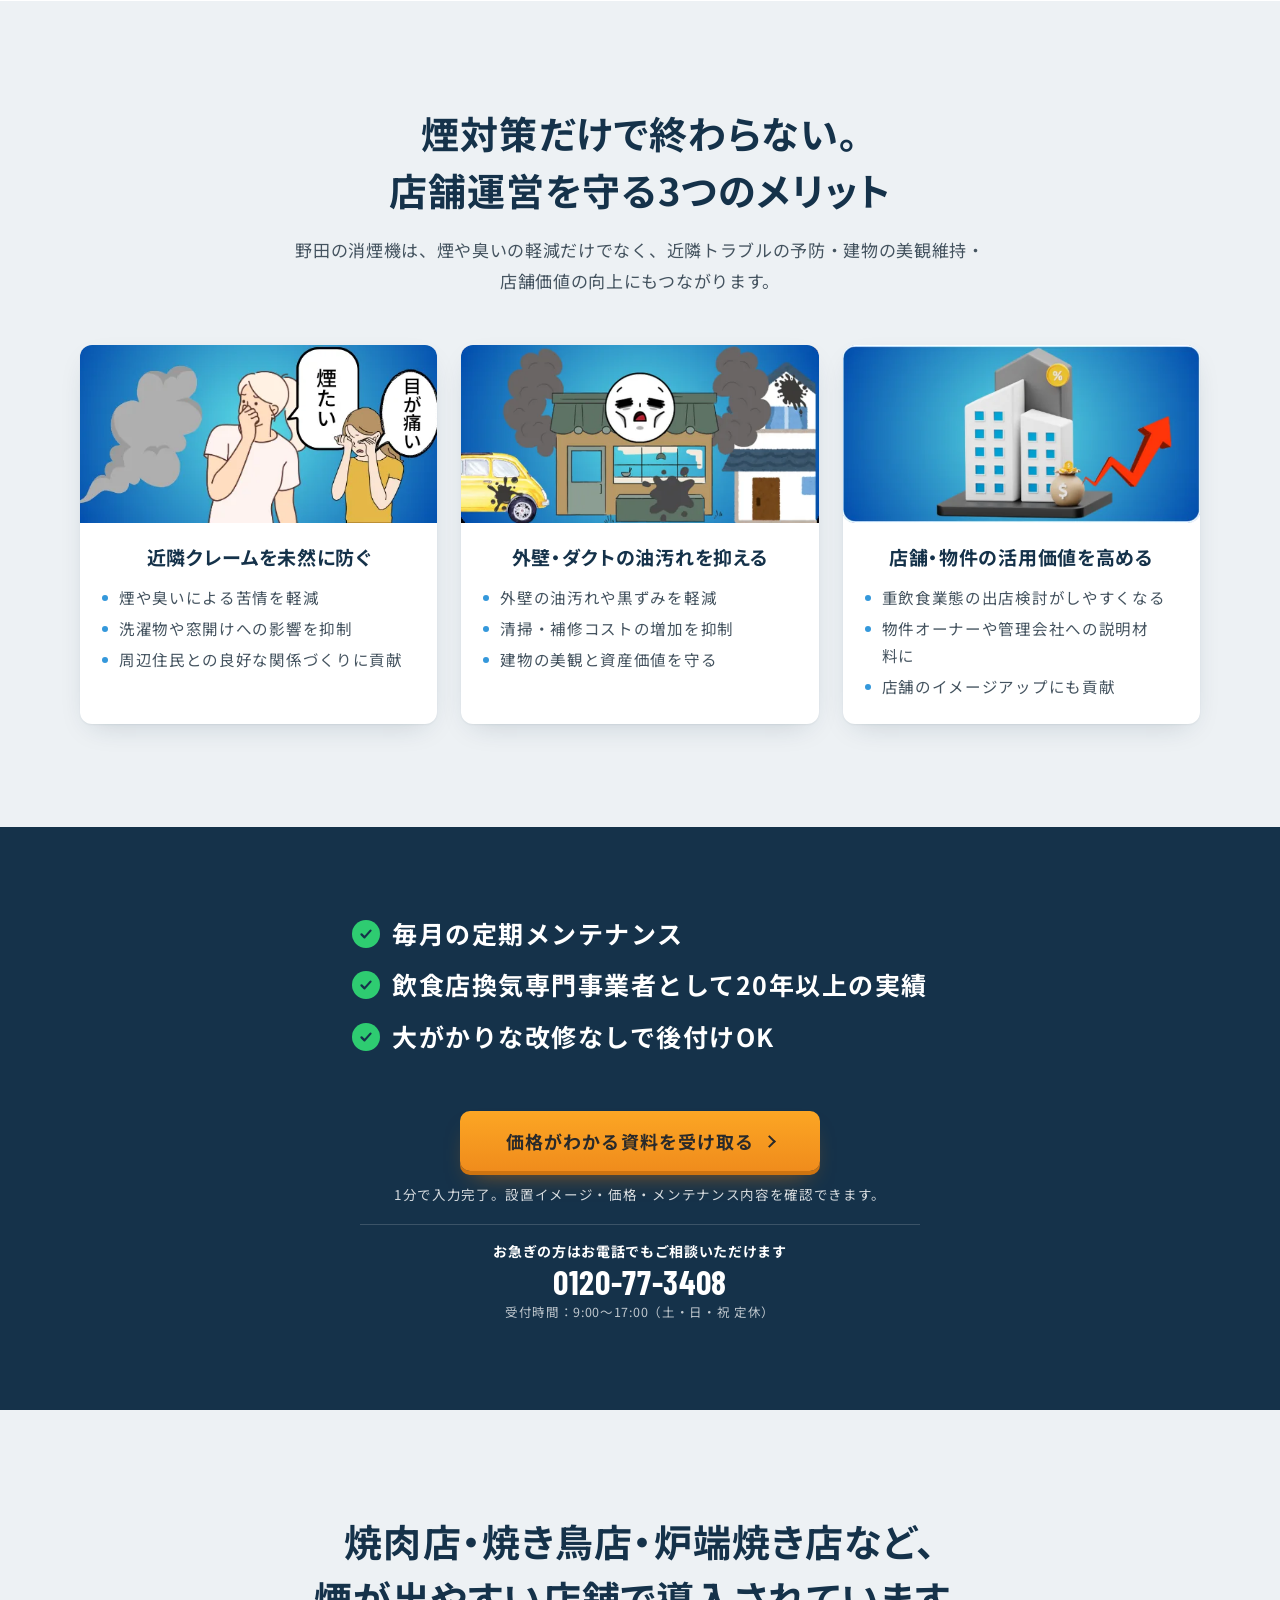
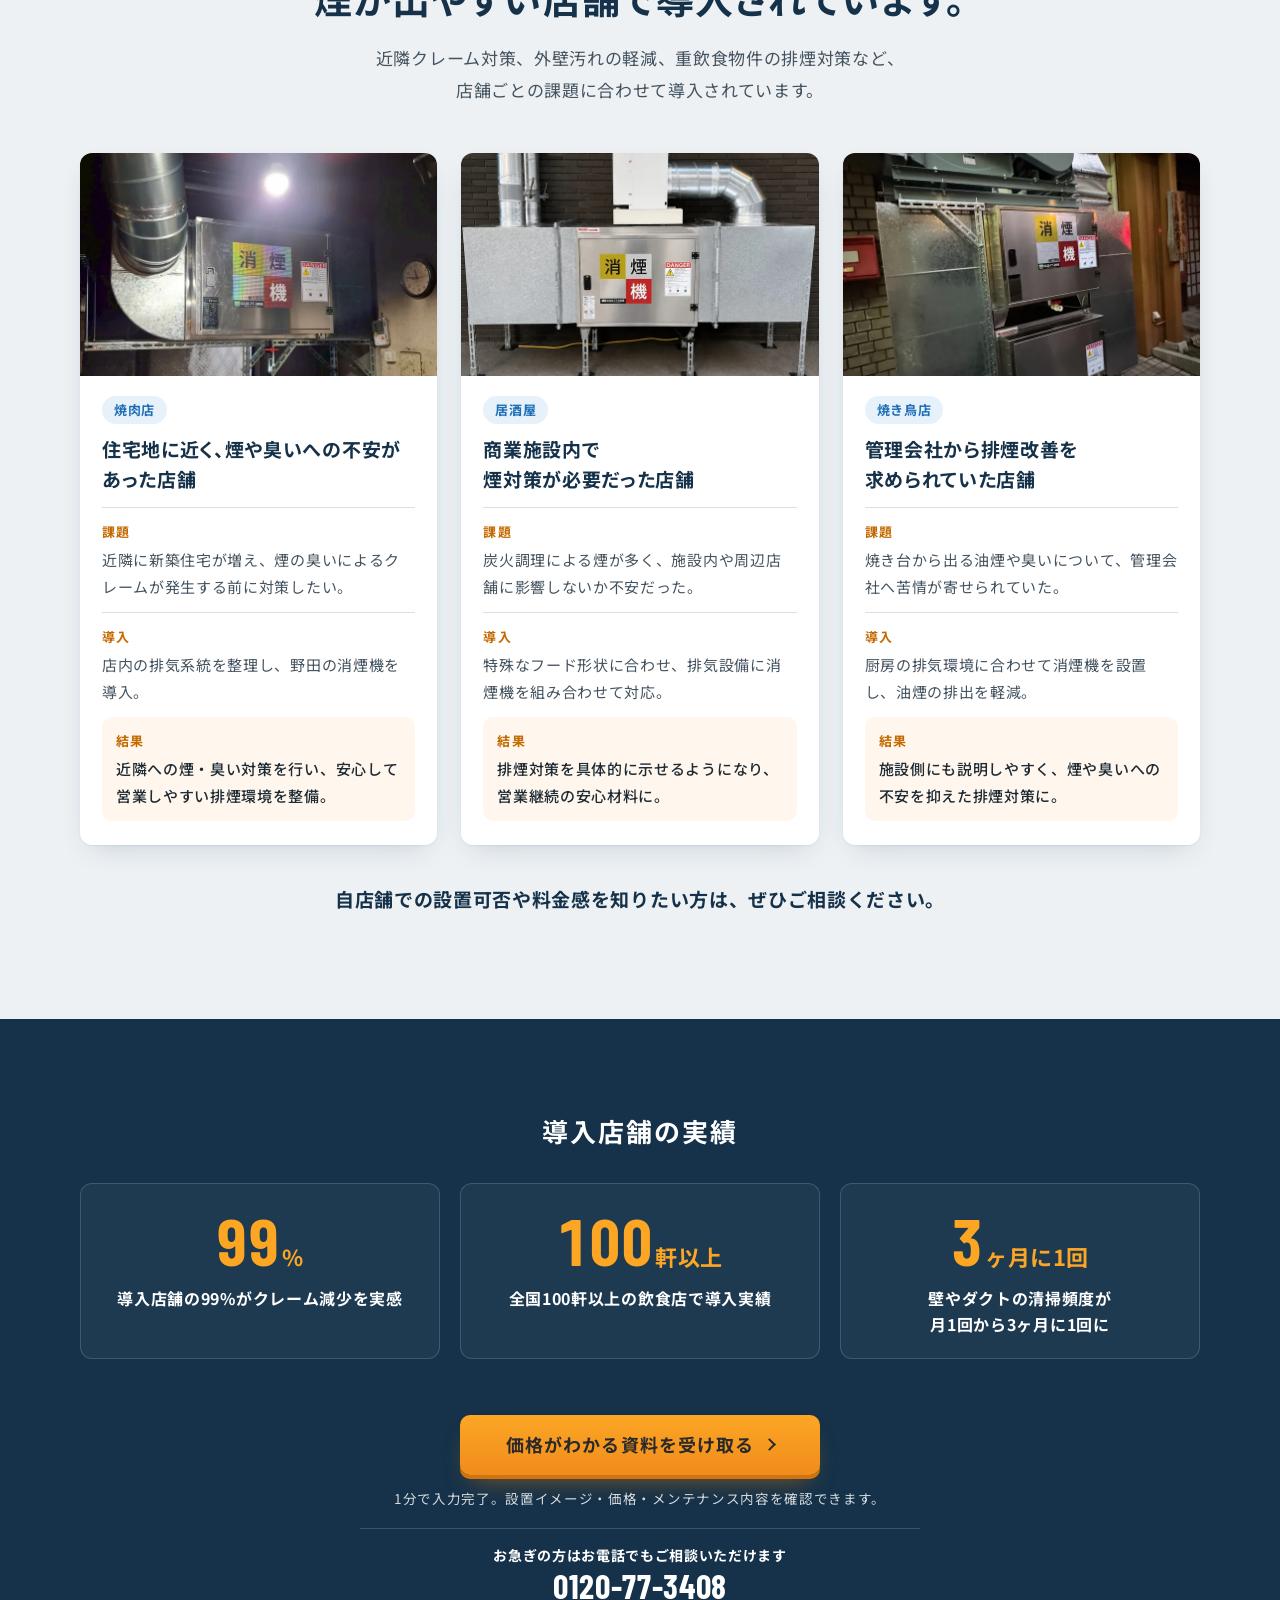
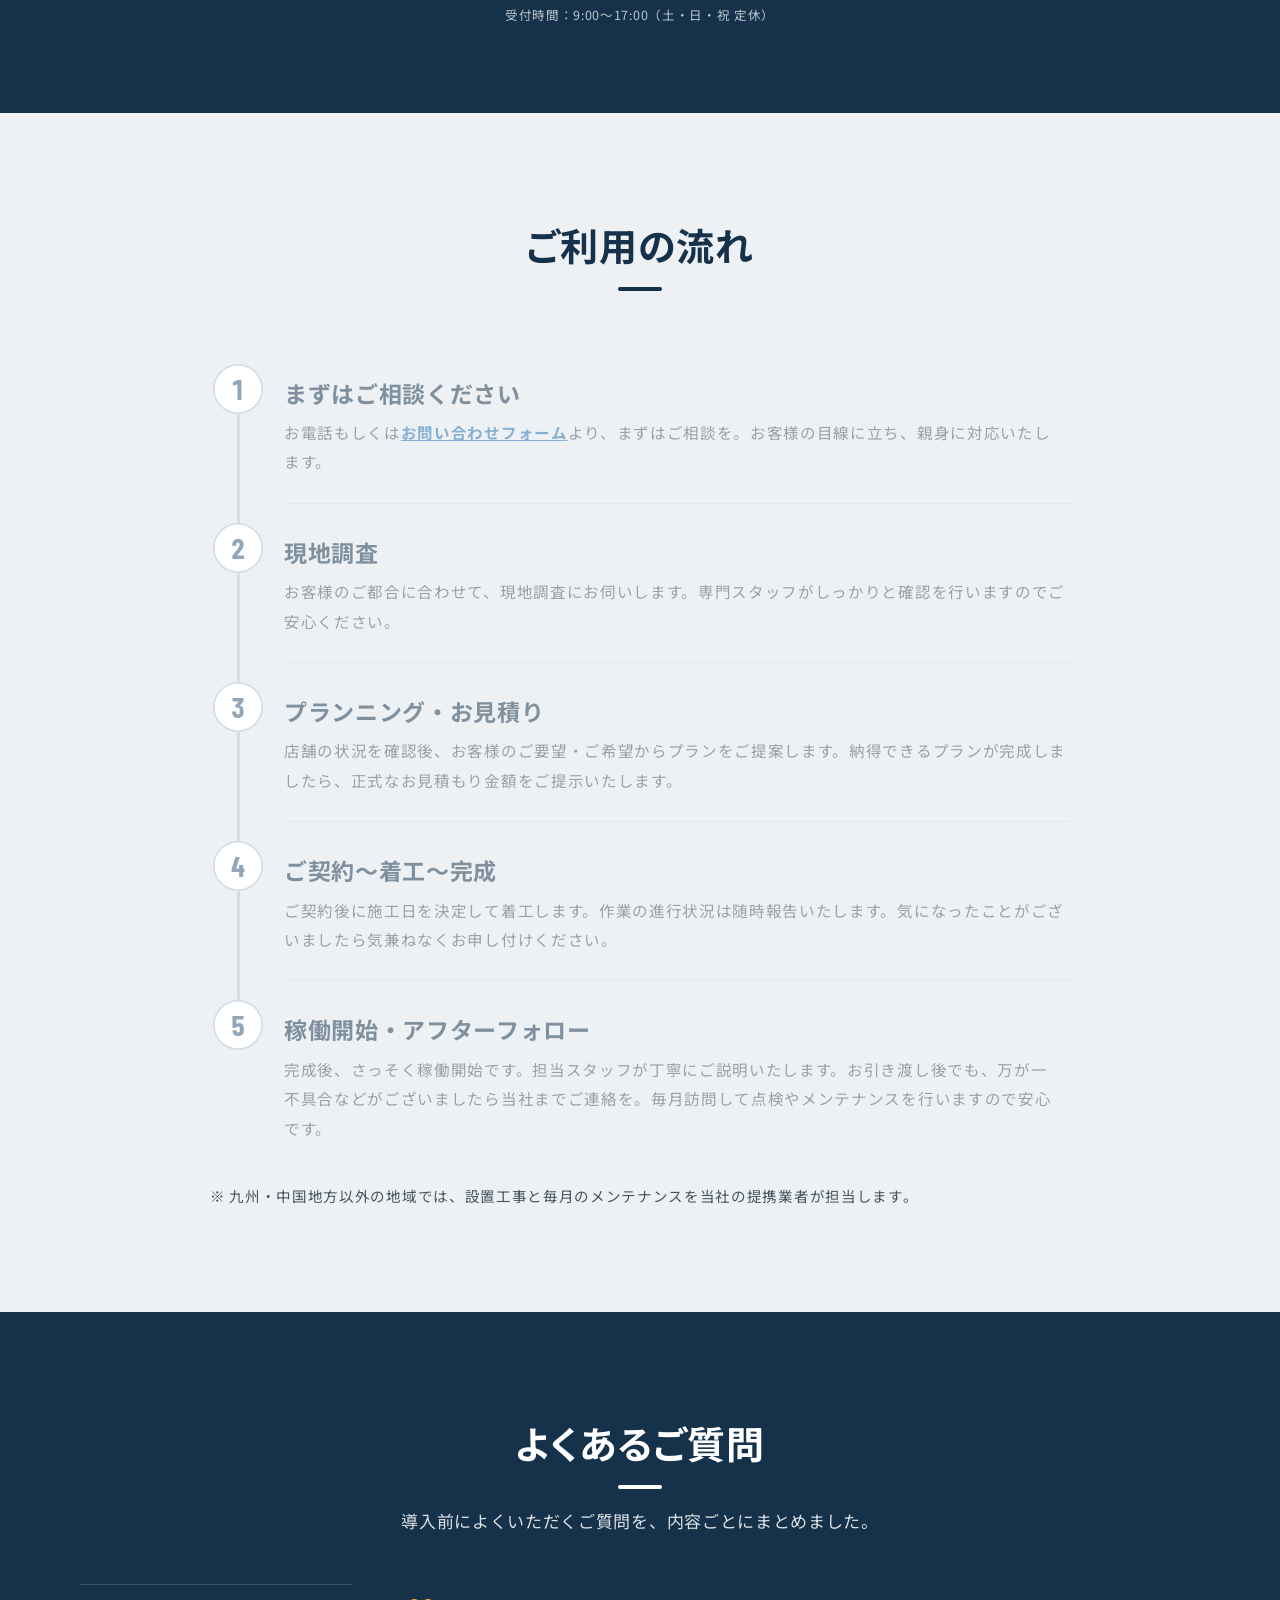
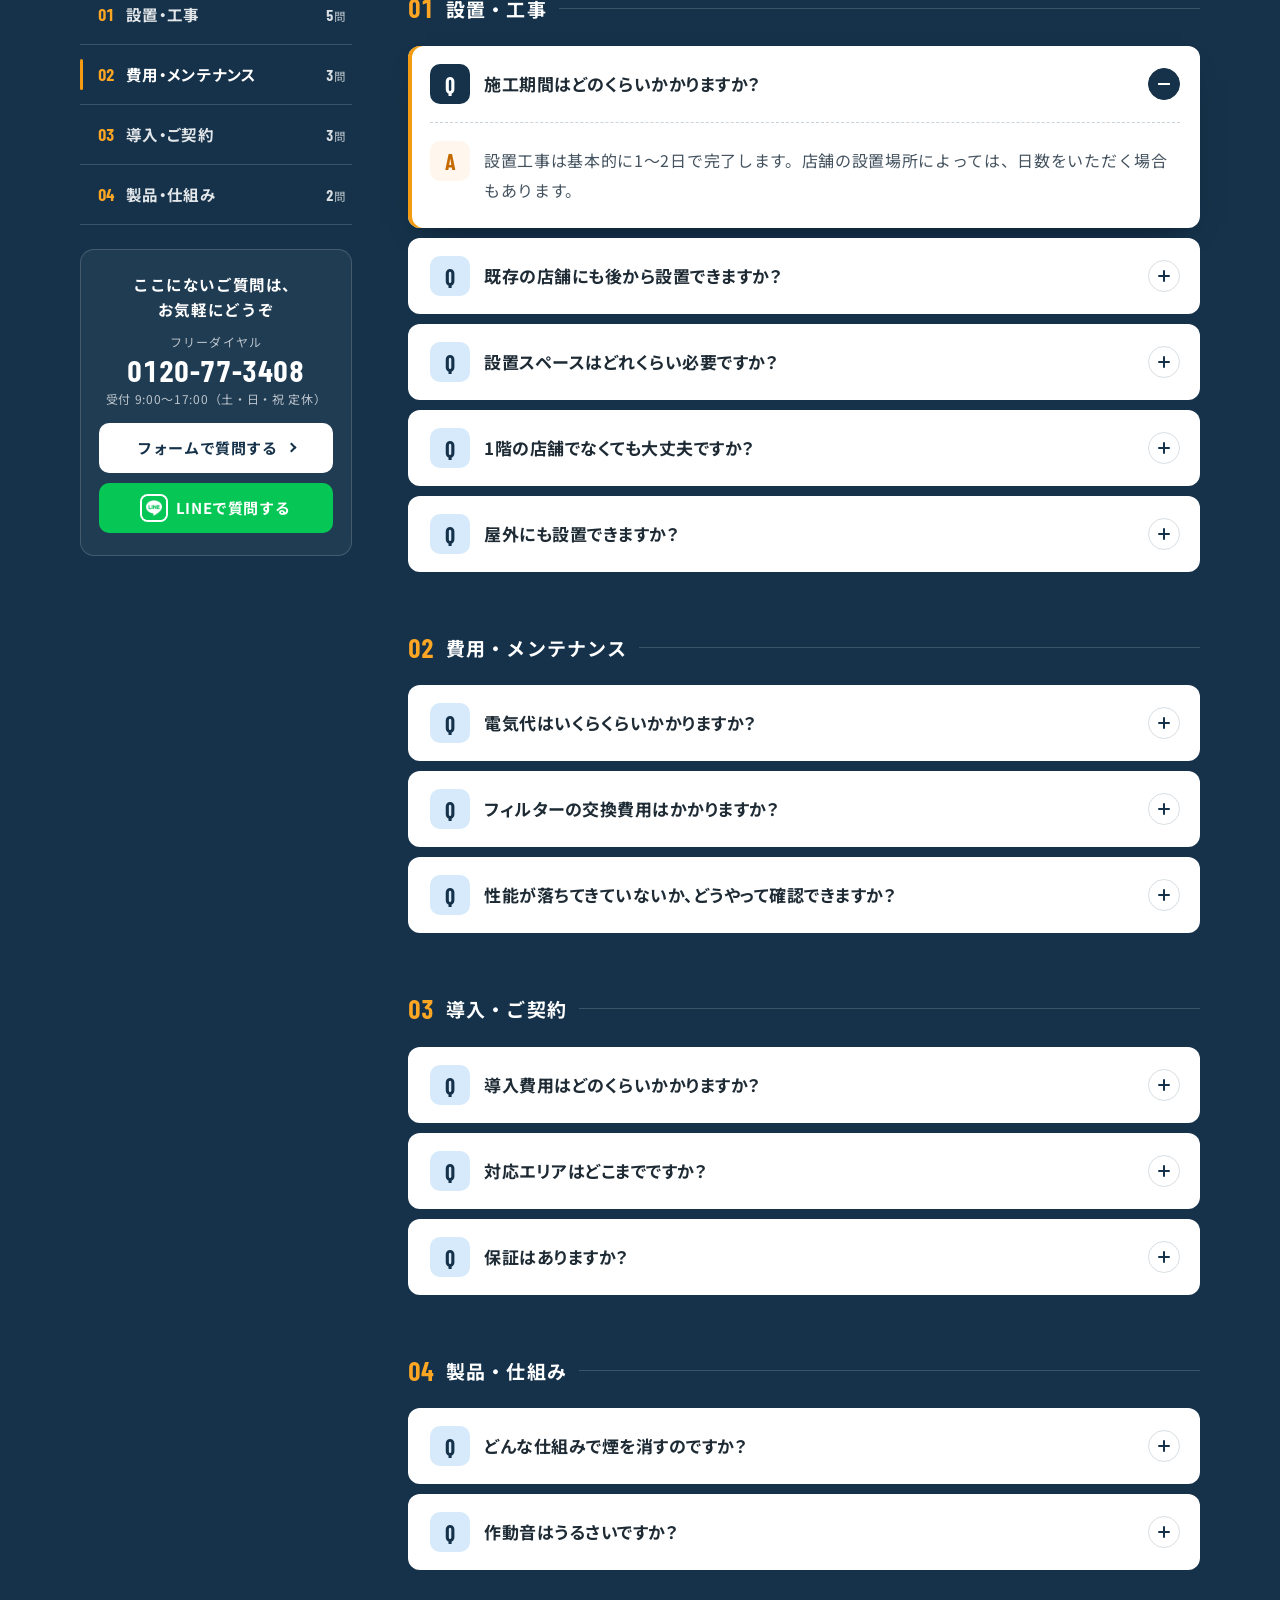
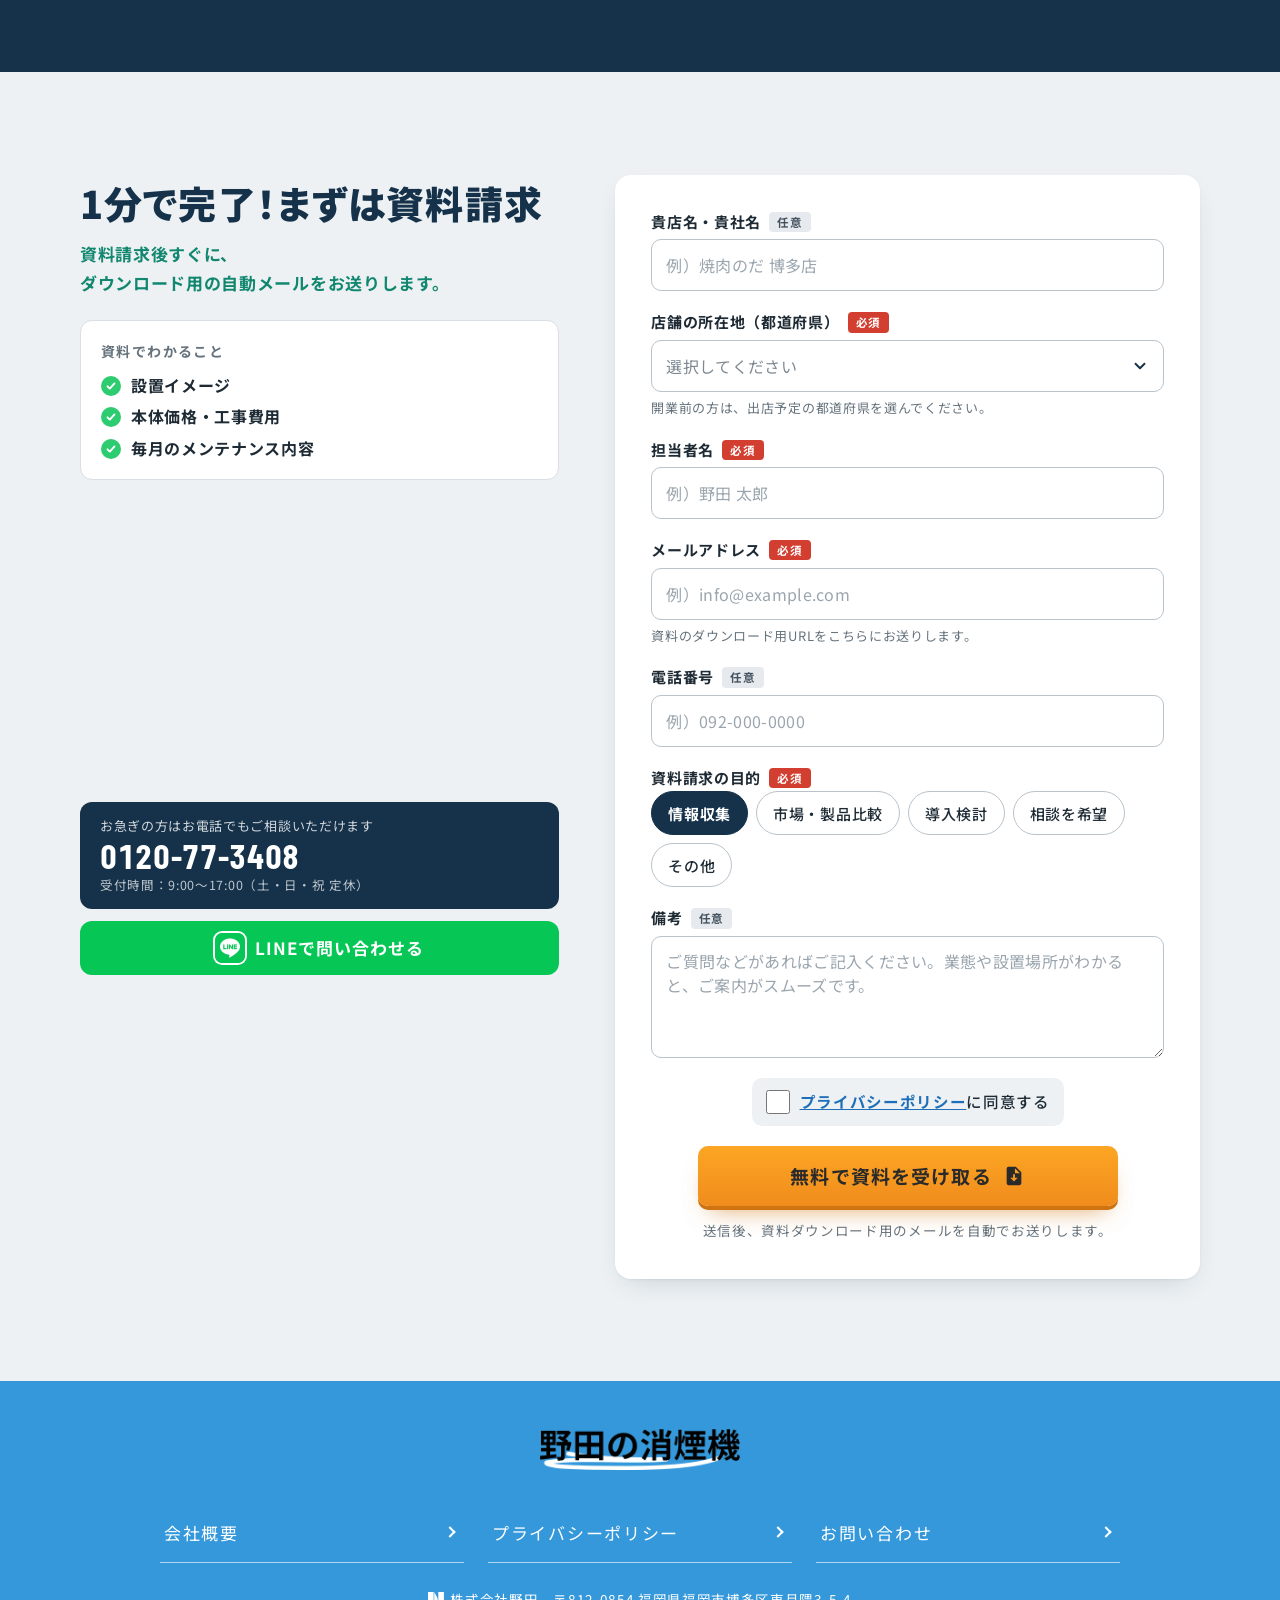
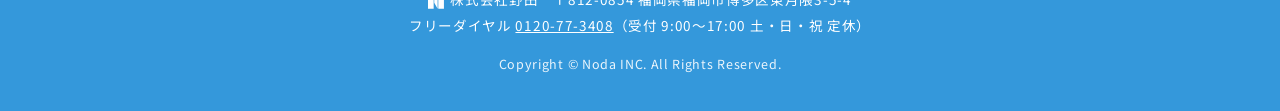
==== commit d1ea83af: "フォームのメールをコアサーバーから直接送る（Google の設定を不要にする） - form/send.php：資料請求・お問い合わせの通知メールと自動返信を、WordPress のフォームと同じくサ" ====
--- a/index.html
+++ b/index.html
@@ -614,7 +614,7 @@
     </header>
 
     <div class="form-card">
-      <form class="form" data-form="download" data-endpoint="" novalidate>
+      <form class="form" data-form="download" data-endpoint="form/send.php" novalidate>
         <div class="field">
           <label for="f-shop">貴店名・貴社名<span class="badge badge--opt">任意</span></label>
           <input id="f-shop" name="shop" type="text" autocomplete="organization" placeholder="例）焼肉のだ 博多店" enterkeyhint="next">
--- a/assets/css/site.css
+++ b/assets/css/site.css
@@ -650,6 +650,13 @@
 .pghd__ttl { margin-top: 10px; font-size: clamp(28px, 4vw, 42px); font-weight: 900; line-height: 1.4; letter-spacing: .04em; font-feature-settings: "palt"; color: var(--navy); }
 .pghd__lead { max-width: 44em; margin-top: 12px; font-size: clamp(15px, 1.5vw, 17px); line-height: 1.85; color: var(--ink-2); }
 
+/* 404 */
+.nf { padding-block: clamp(56px, 10vw, 120px); }
+.nf .pghd__lead { word-break: auto-phrase; text-wrap: pretty; }
+.nf__code { font-family: var(--num); font-size: 18px; font-weight: 700; letter-spacing: .12em; color: var(--orange-ink); }
+.nf__btns { display: flex; flex-wrap: wrap; align-items: center; gap: 20px 28px; margin-top: 32px; }
+.nf__link { font-weight: 700; color: var(--blue-ink); }
+
 .page { padding-block: clamp(40px, 6vw, 80px) clamp(64px, 8vw, 104px); }
 .page__card { padding: clamp(22px, 4vw, 48px); border-radius: 16px; background: #fff; box-shadow: var(--shadow); }
 .page__h2 { font-size: clamp(20px, 2.2vw, 24px); font-weight: 700; line-height: 1.5; color: var(--navy); }
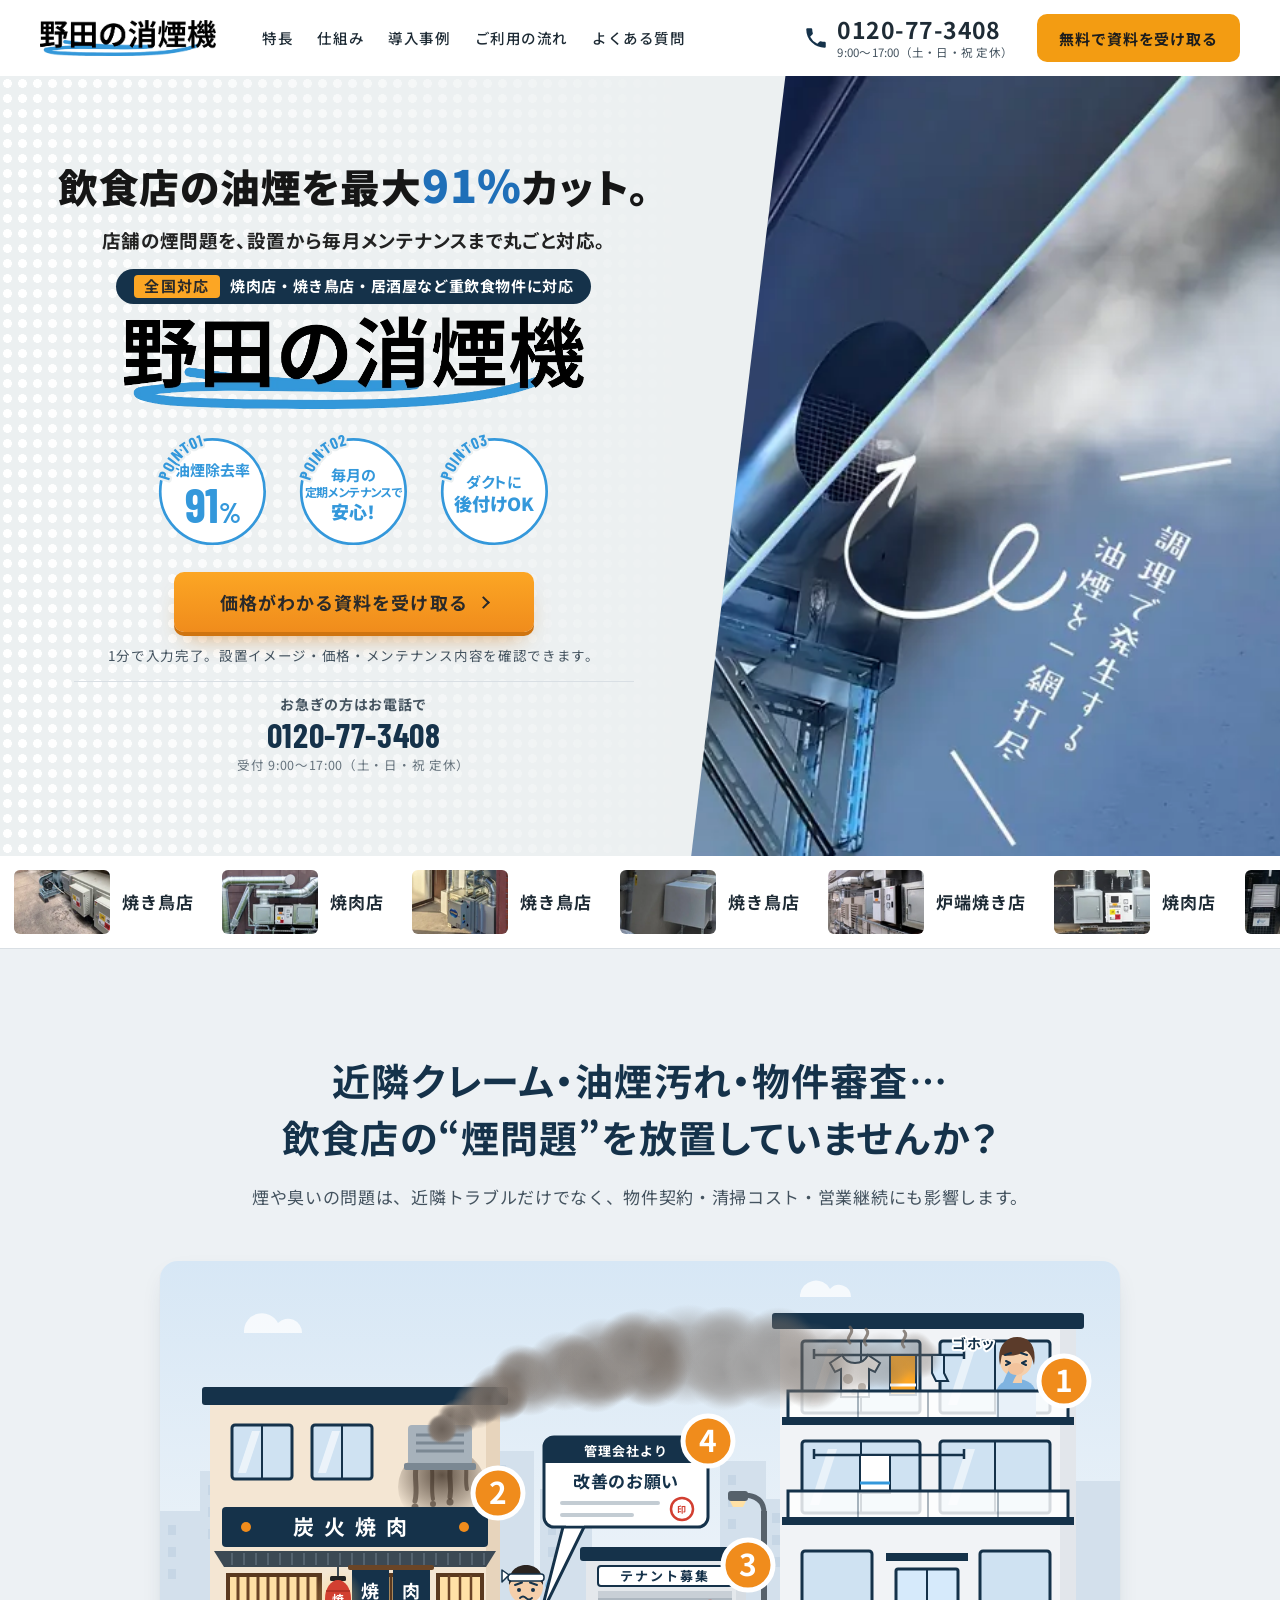
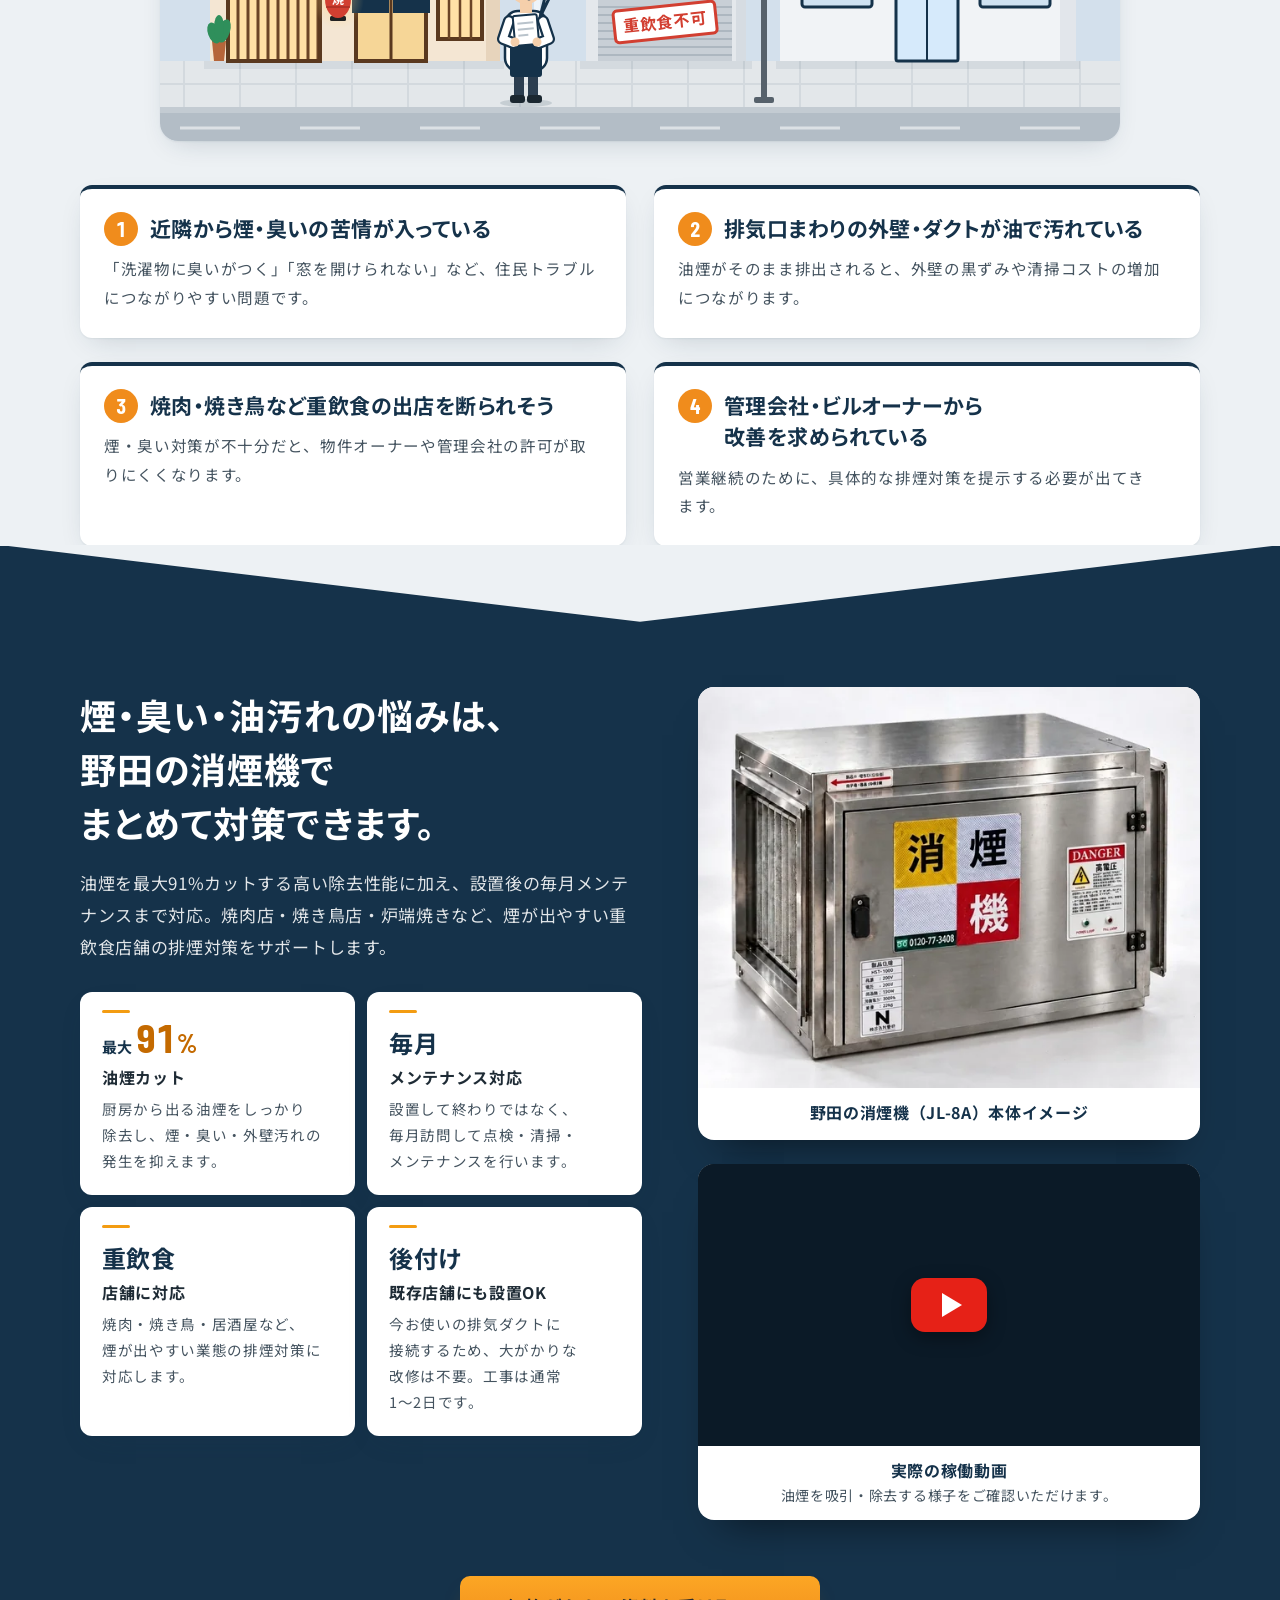
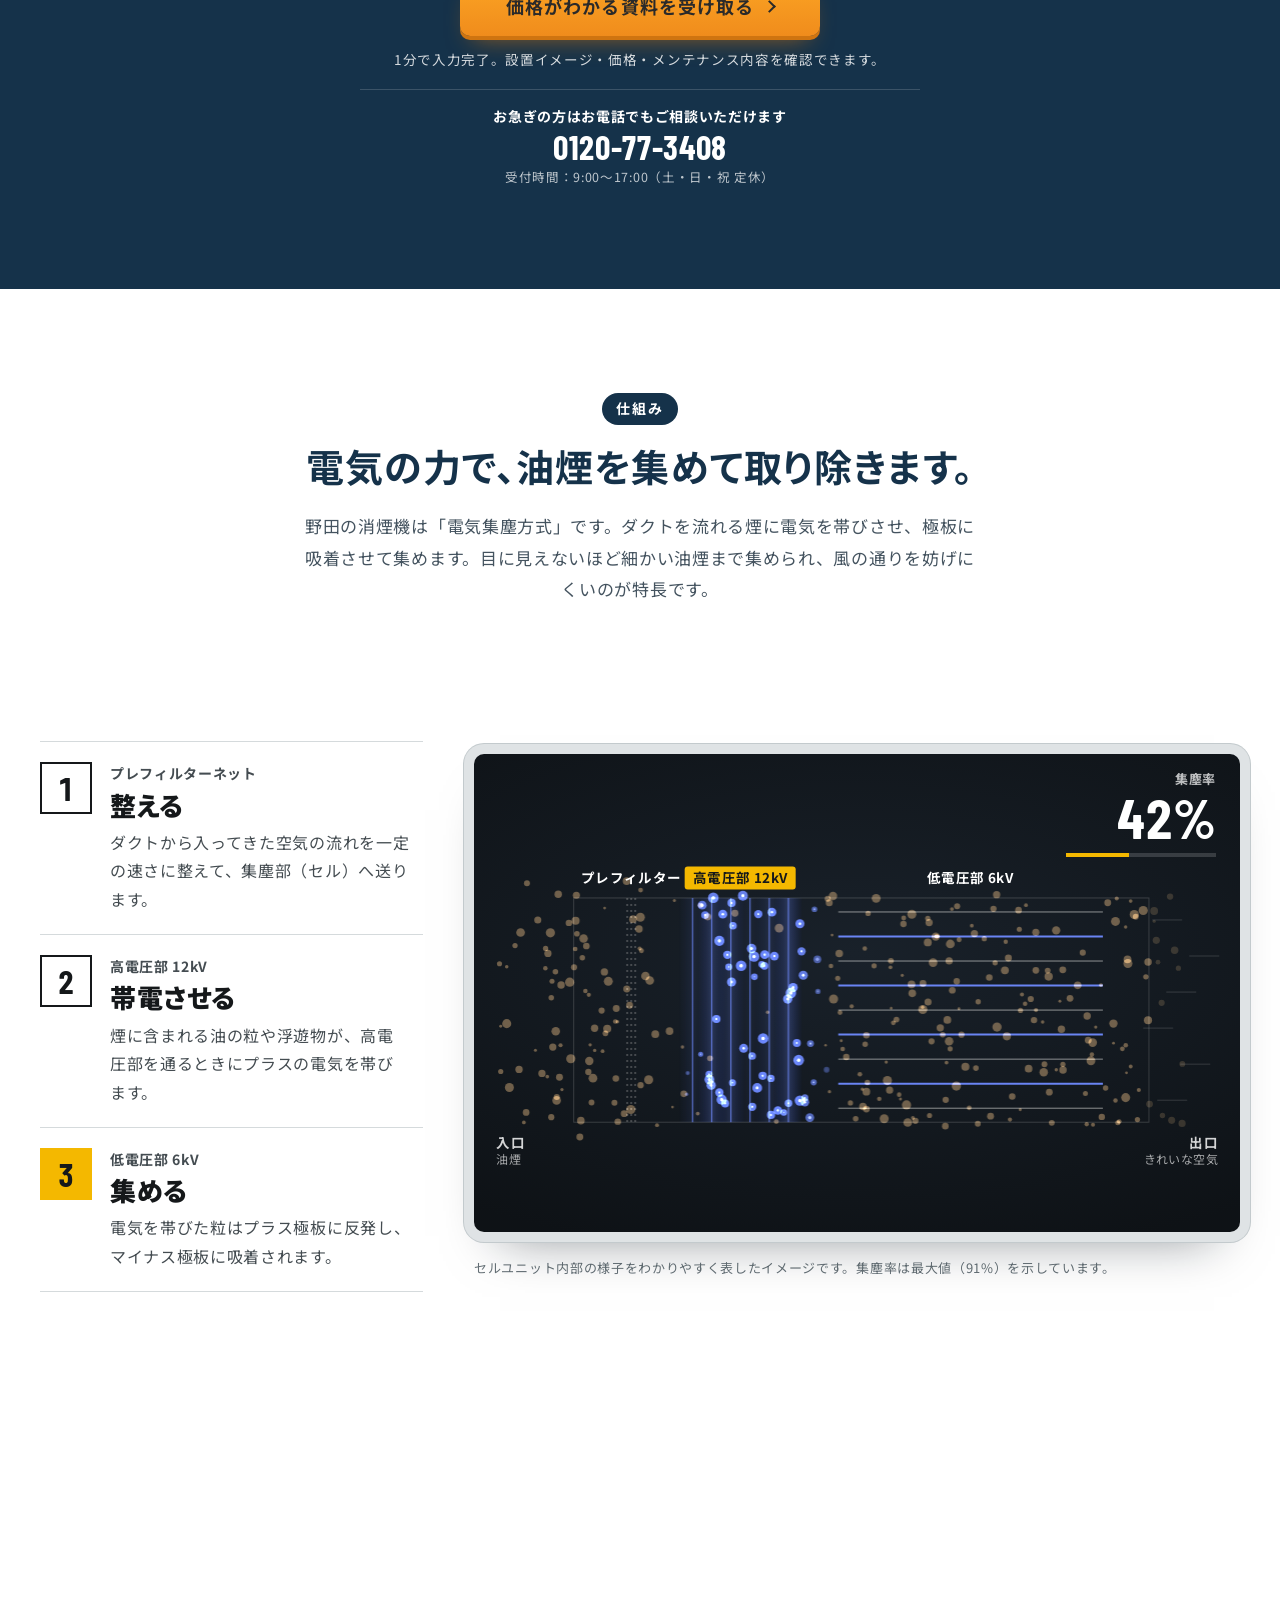
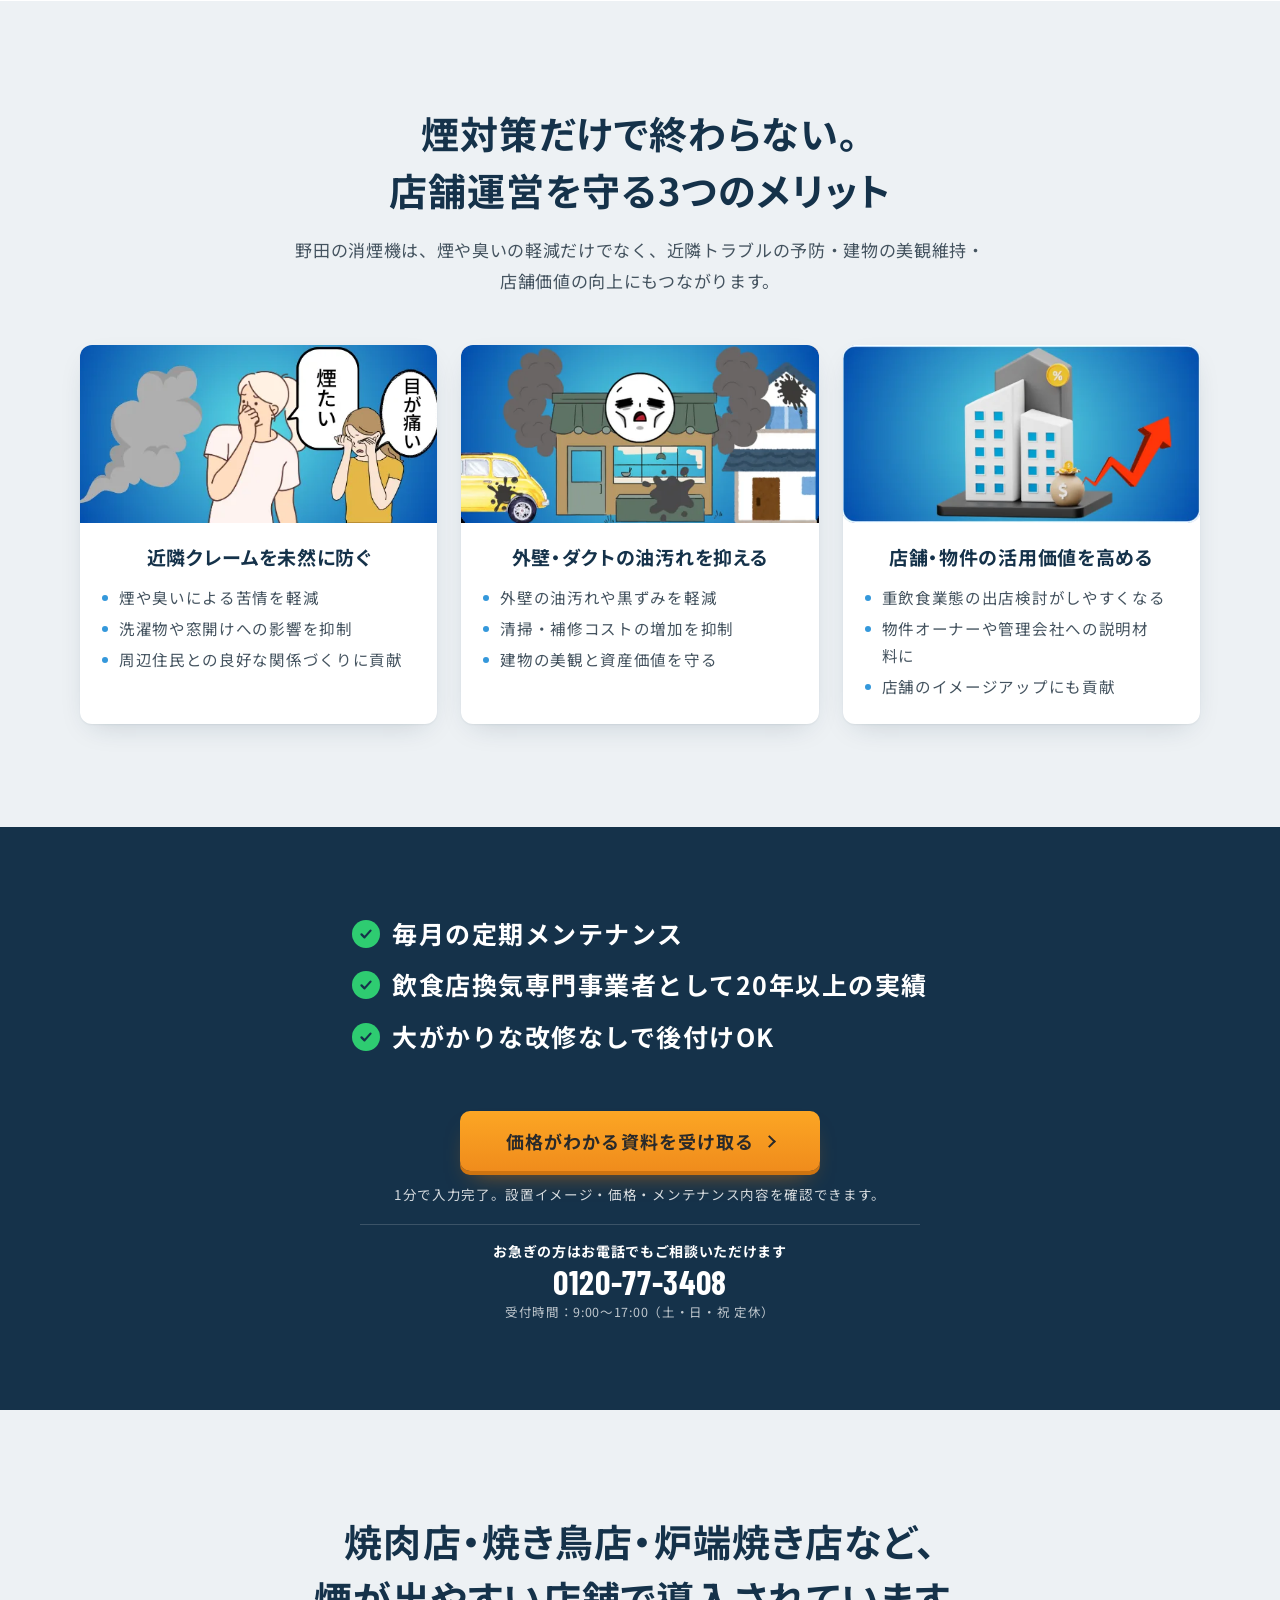
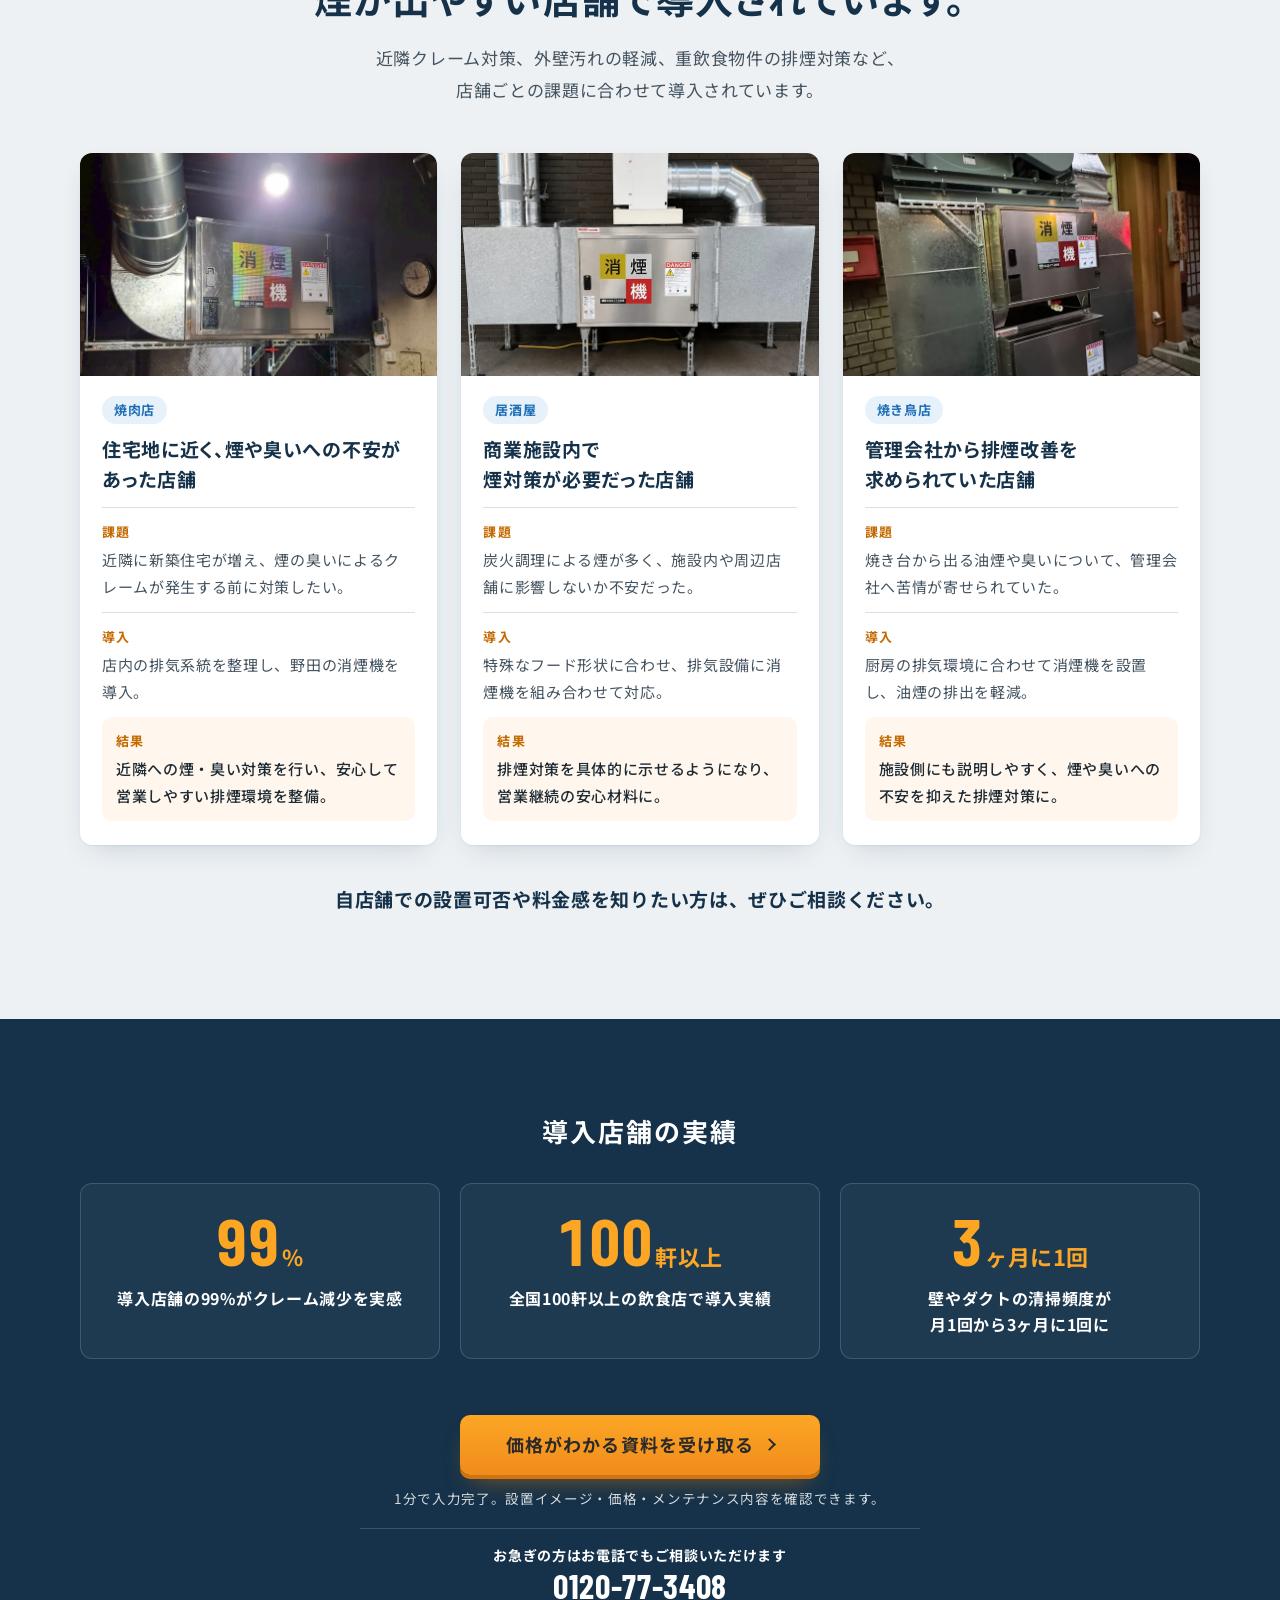
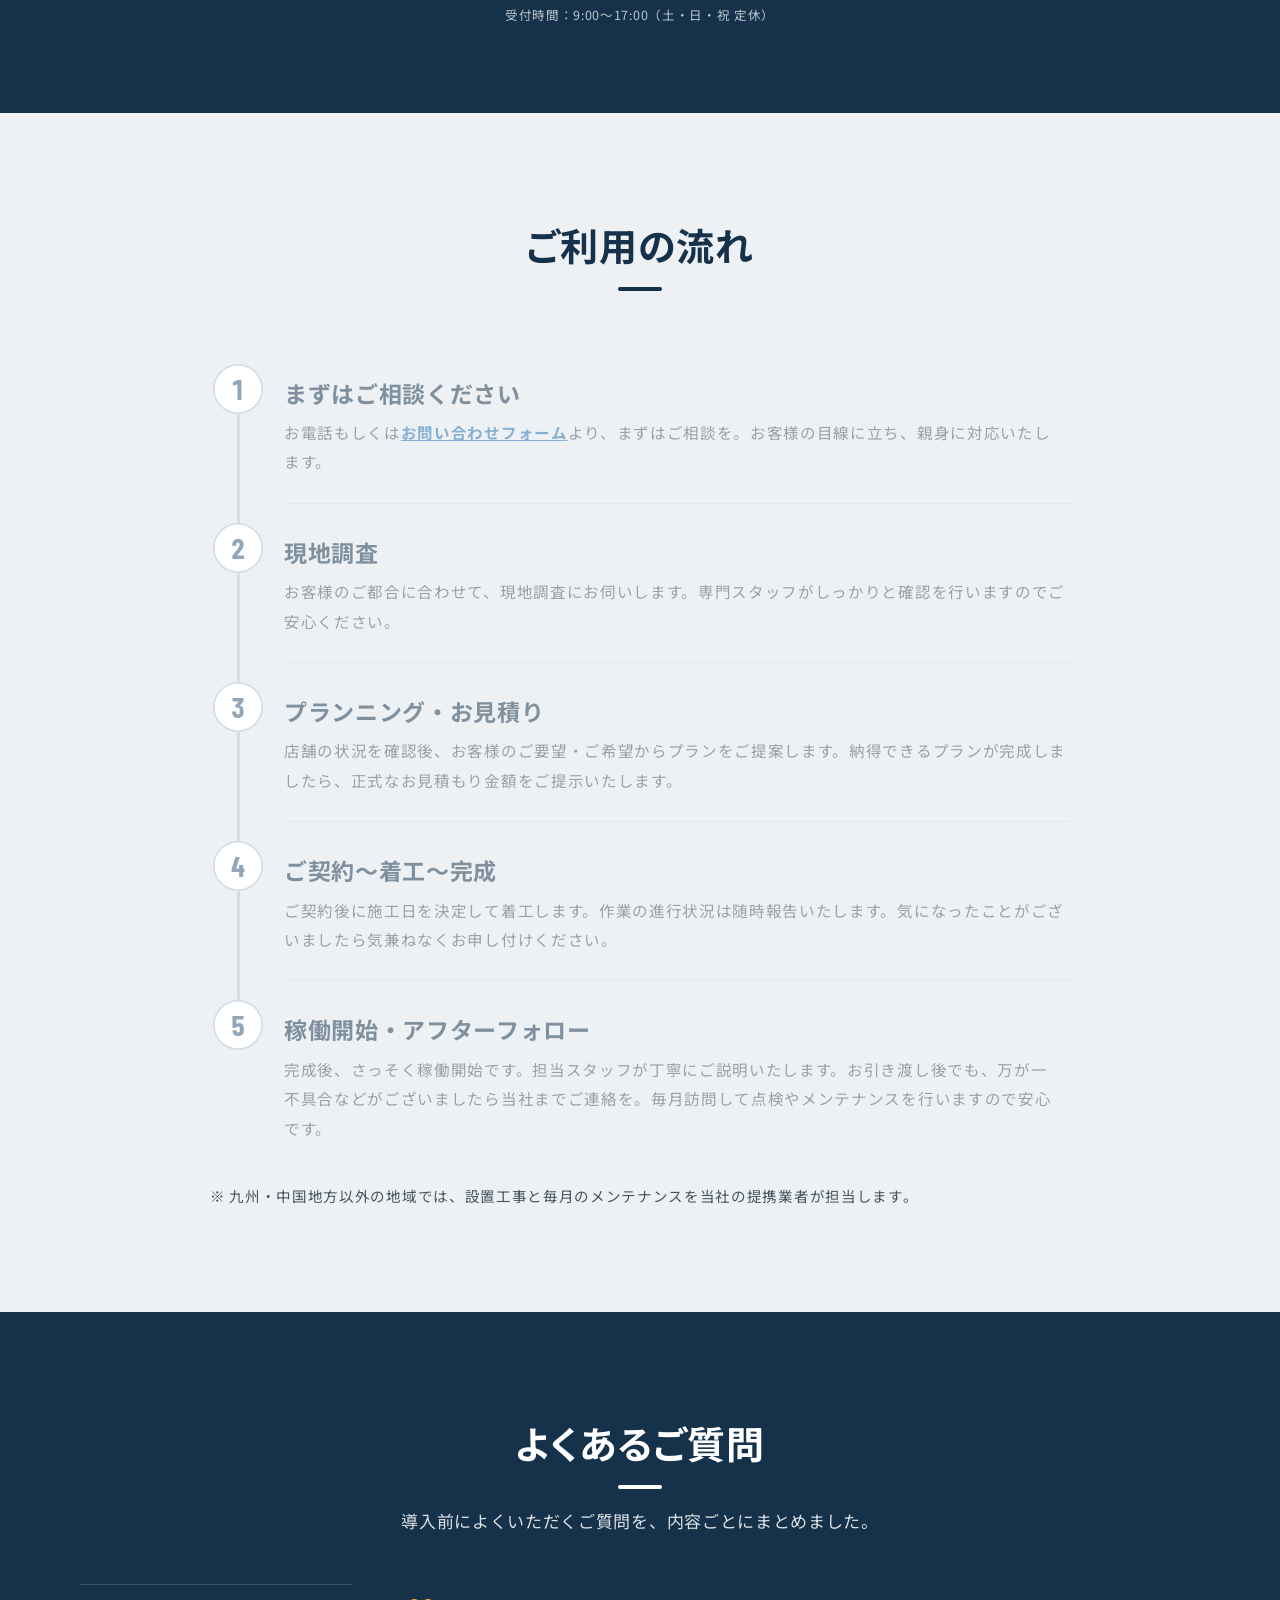
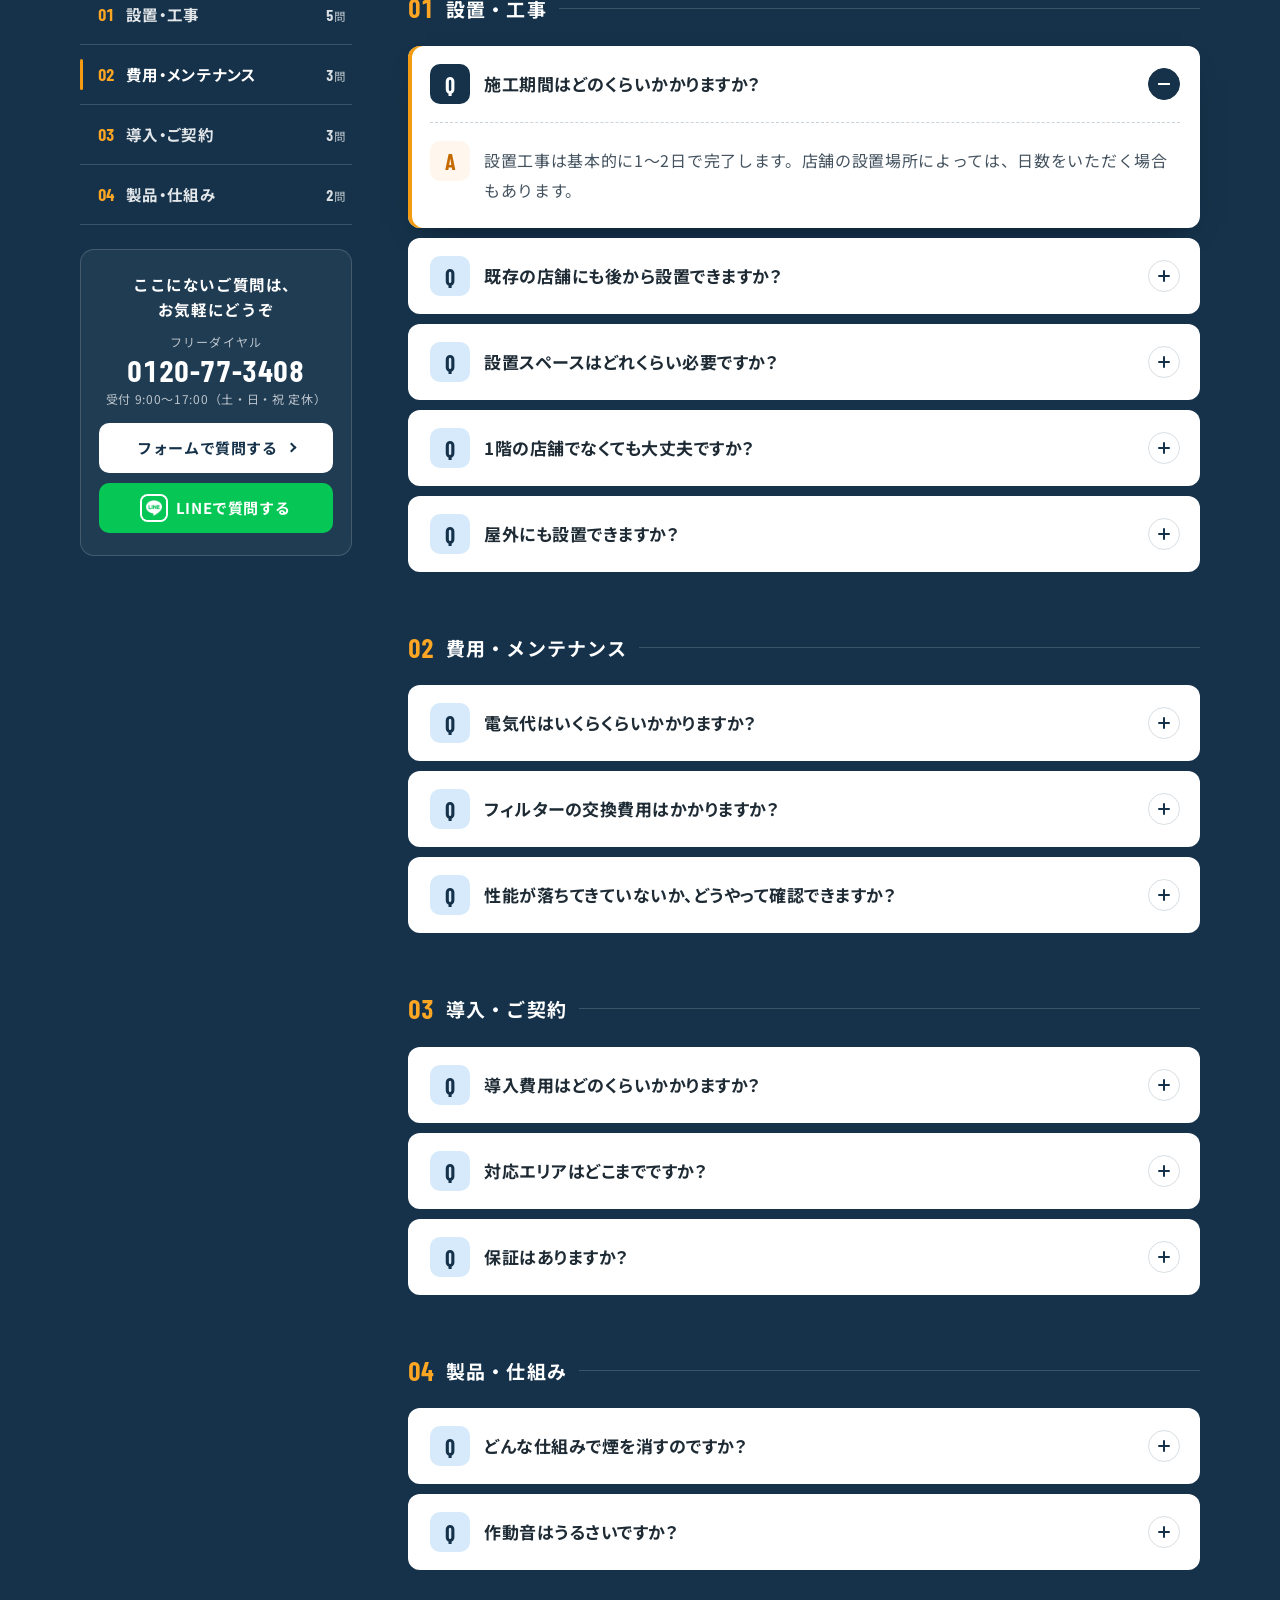
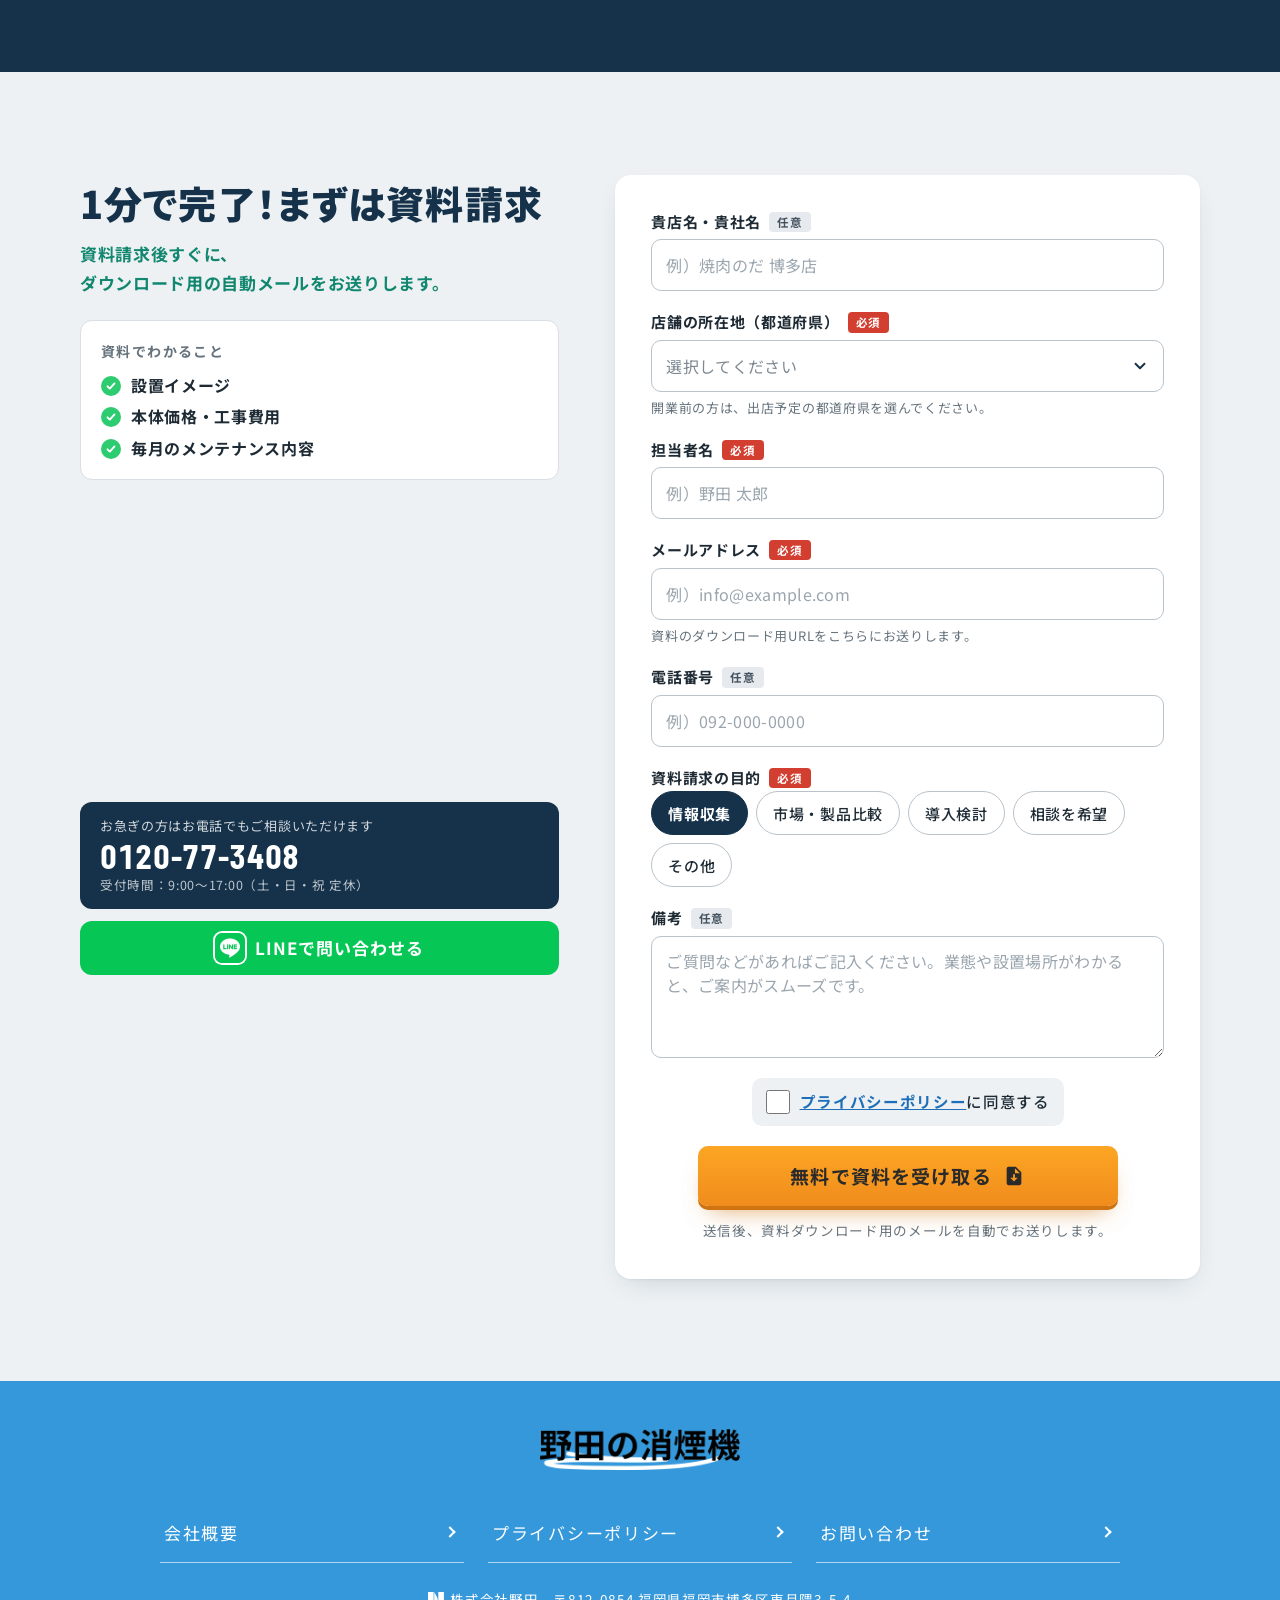
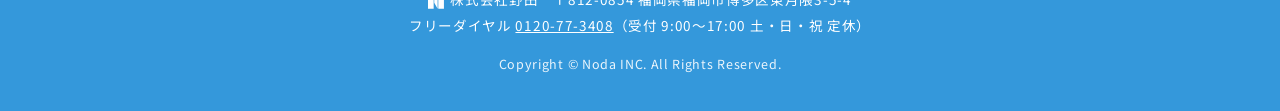
==== commit 5657e228: "資料請求の送信後を今と同じサンキューページ（/transmission/）にする 広告やアナリティクスがサンキューページの表示で成果を数えていても、設定を変えずに数えられるようにする。  - tran" ====
--- a/index.html
+++ b/index.html
@@ -614,7 +614,7 @@
     </header>
 
     <div class="form-card">
-      <form class="form" data-form="download" data-endpoint="form/send.php" novalidate>
+      <form class="form" data-form="download" data-endpoint="form/send.php" data-thanks="transmission/" novalidate>
         <div class="field">
           <label for="f-shop">貴店名・貴社名<span class="badge badge--opt">任意</span></label>
           <input id="f-shop" name="shop" type="text" autocomplete="organization" placeholder="例）焼肉のだ 博多店" enterkeyhint="next">
--- a/assets/css/site.css
+++ b/assets/css/site.css
@@ -650,12 +650,13 @@
 .pghd__ttl { margin-top: 10px; font-size: clamp(28px, 4vw, 42px); font-weight: 900; line-height: 1.4; letter-spacing: .04em; font-feature-settings: "palt"; color: var(--navy); }
 .pghd__lead { max-width: 44em; margin-top: 12px; font-size: clamp(15px, 1.5vw, 17px); line-height: 1.85; color: var(--ink-2); }
 
-/* 404 */
-.nf { padding-block: clamp(56px, 10vw, 120px); }
-.nf .pghd__lead { word-break: auto-phrase; text-wrap: pretty; }
-.nf__code { font-family: var(--num); font-size: 18px; font-weight: 700; letter-spacing: .12em; color: var(--orange-ink); }
-.nf__btns { display: flex; flex-wrap: wrap; align-items: center; gap: 20px 28px; margin-top: 32px; }
-.nf__link { font-weight: 700; color: var(--blue-ink); }
+/* 404 and thank-you pages */
+.notice { padding-block: clamp(56px, 10vw, 120px); }
+.notice .pghd__lead { word-break: auto-phrase; text-wrap: pretty; }
+.notice .pghd__lead a { color: var(--blue-ink); font-weight: 700; }
+.notice__code { font-family: var(--num); font-size: 18px; font-weight: 700; letter-spacing: .12em; color: var(--orange-ink); }
+.notice__btns { display: flex; flex-wrap: wrap; align-items: center; gap: 20px 28px; margin-top: 32px; }
+.notice__link { font-weight: 700; color: var(--blue-ink); }
 
 .page { padding-block: clamp(40px, 6vw, 80px) clamp(64px, 8vw, 104px); }
 .page__card { padding: clamp(22px, 4vw, 48px); border-radius: 16px; background: #fff; box-shadow: var(--shadow); }
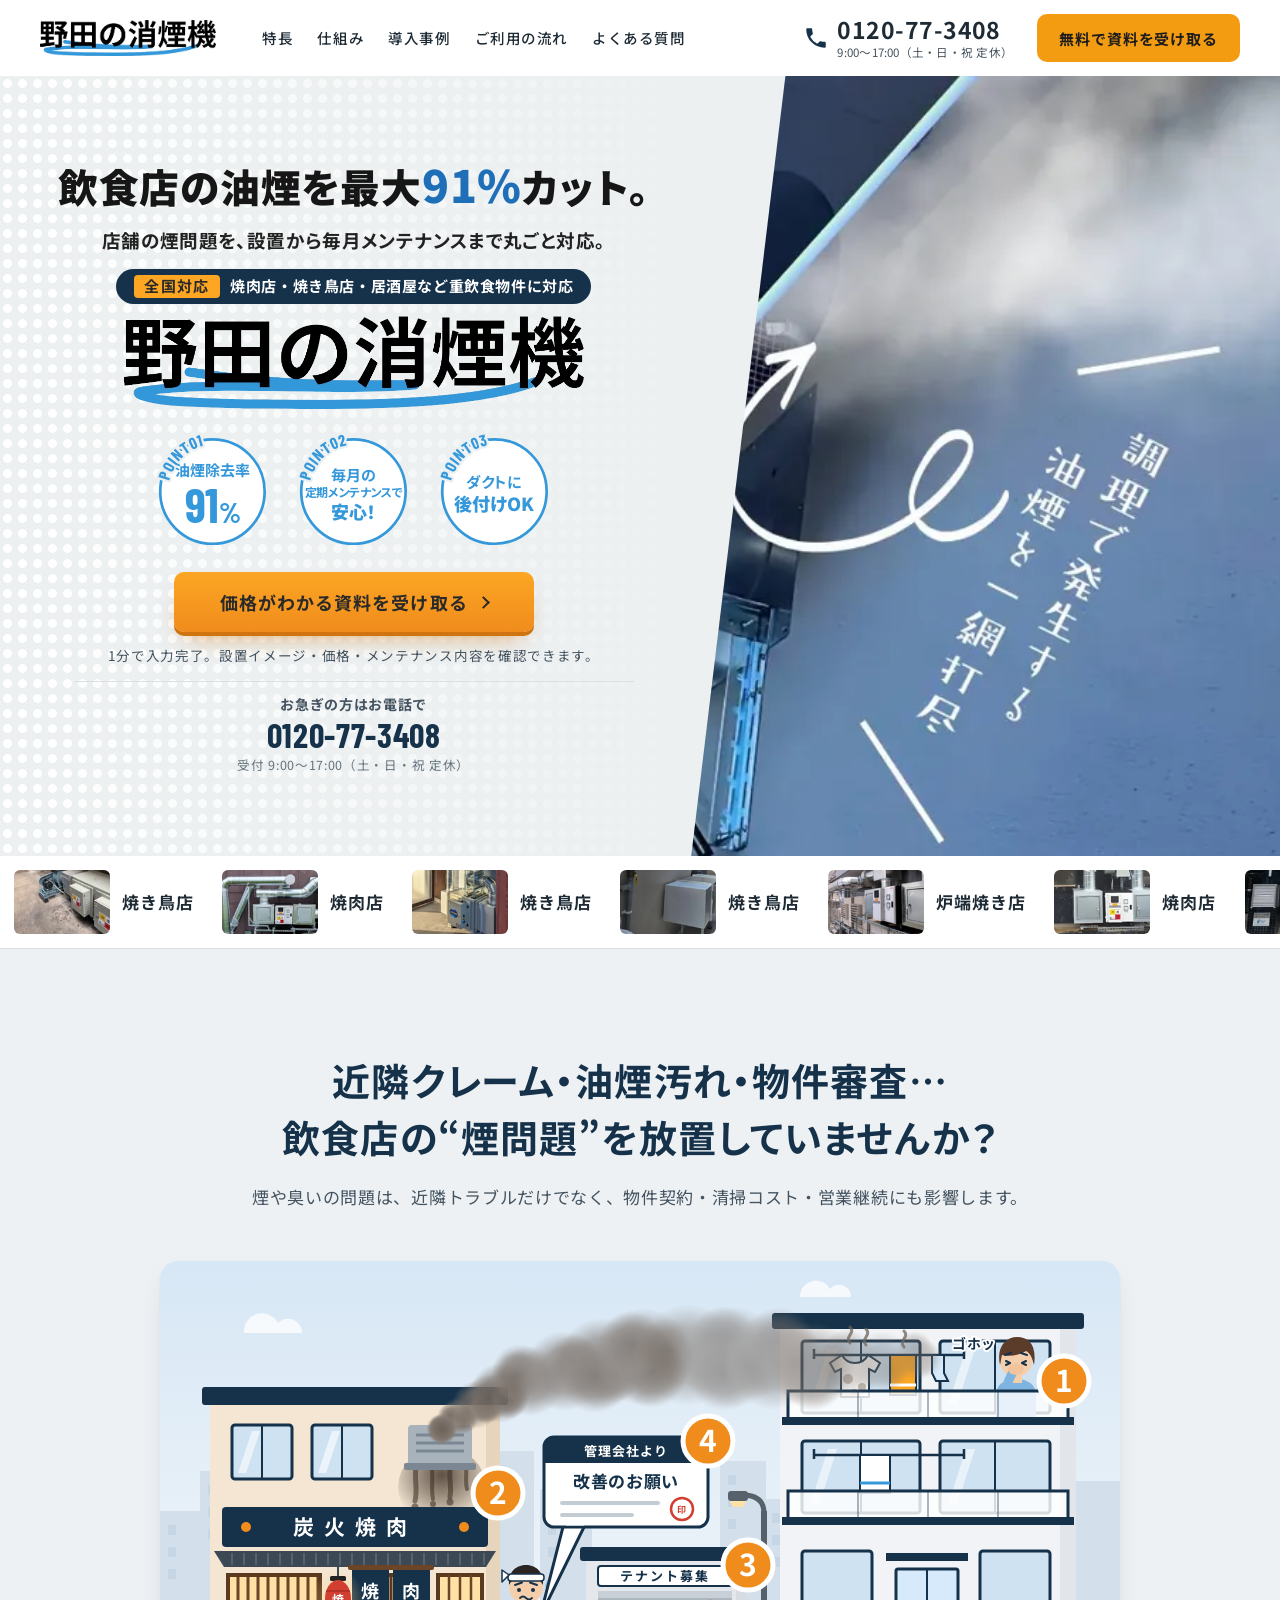
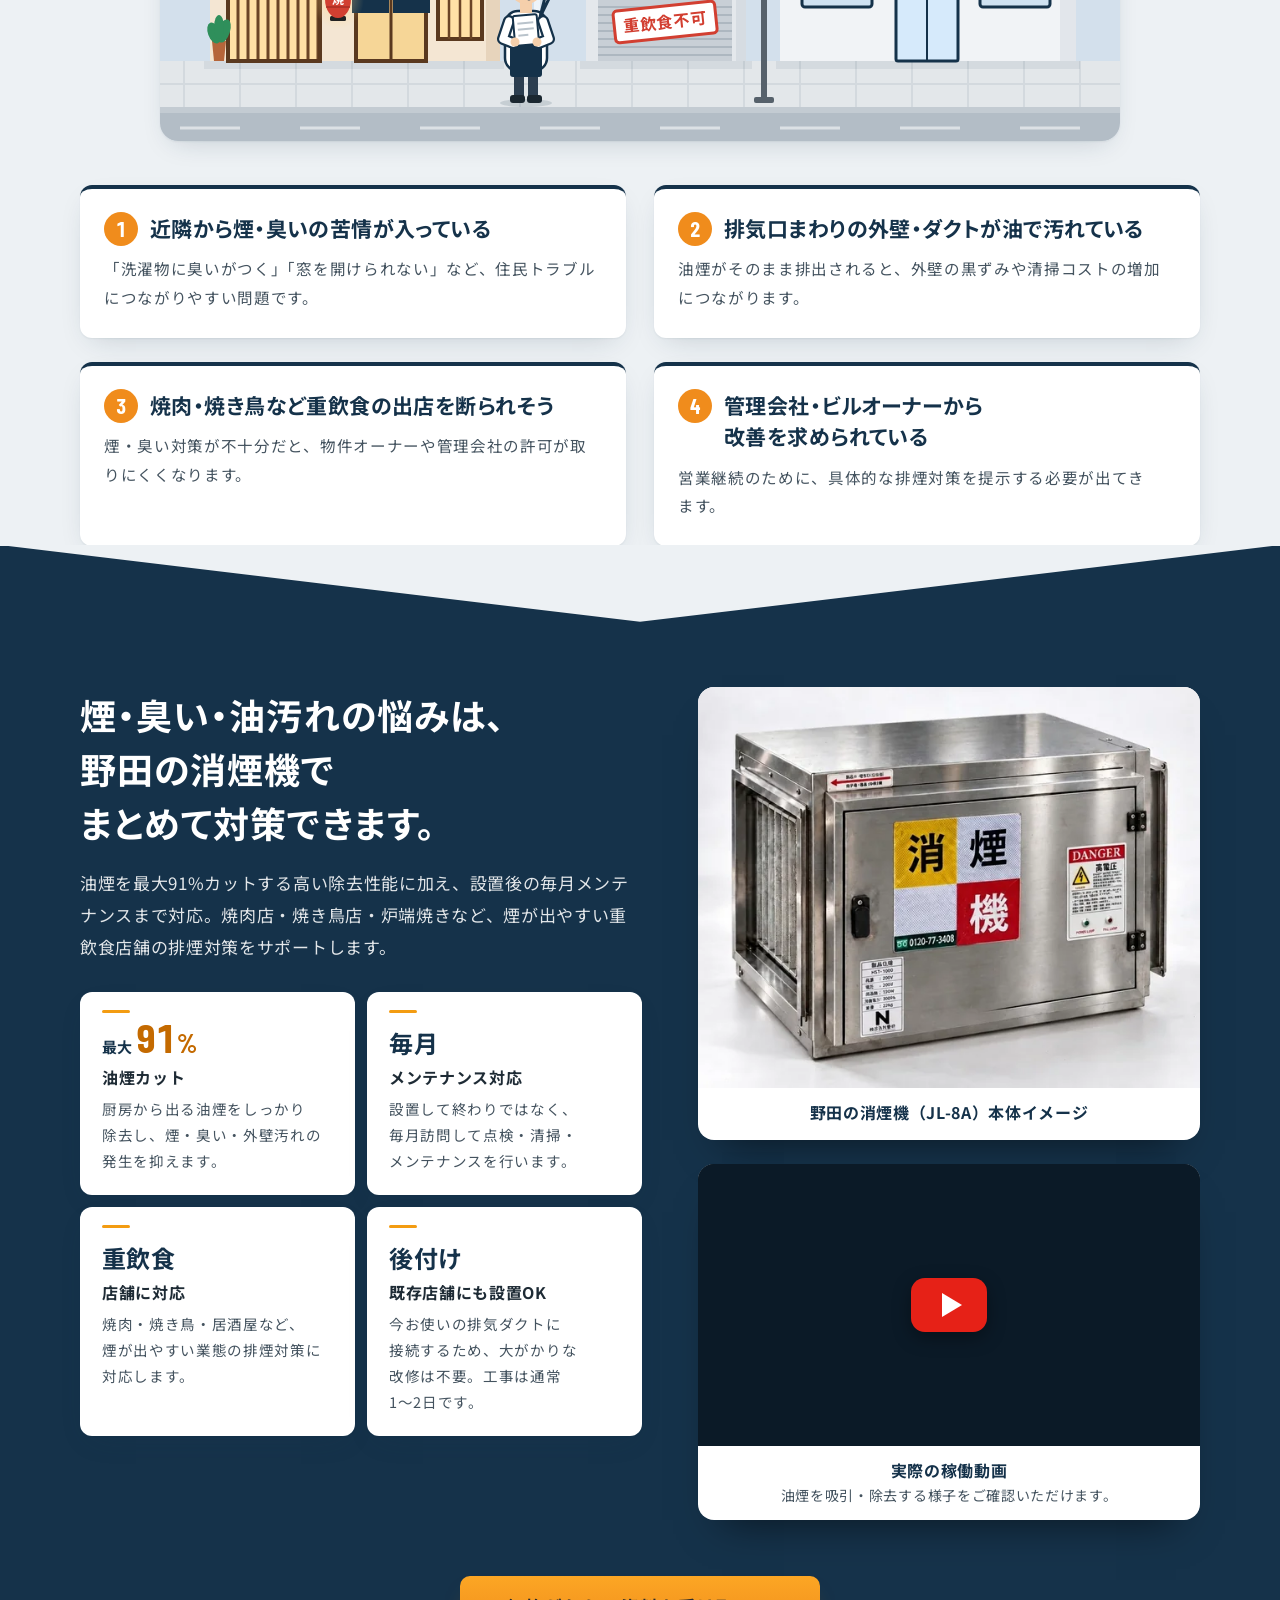
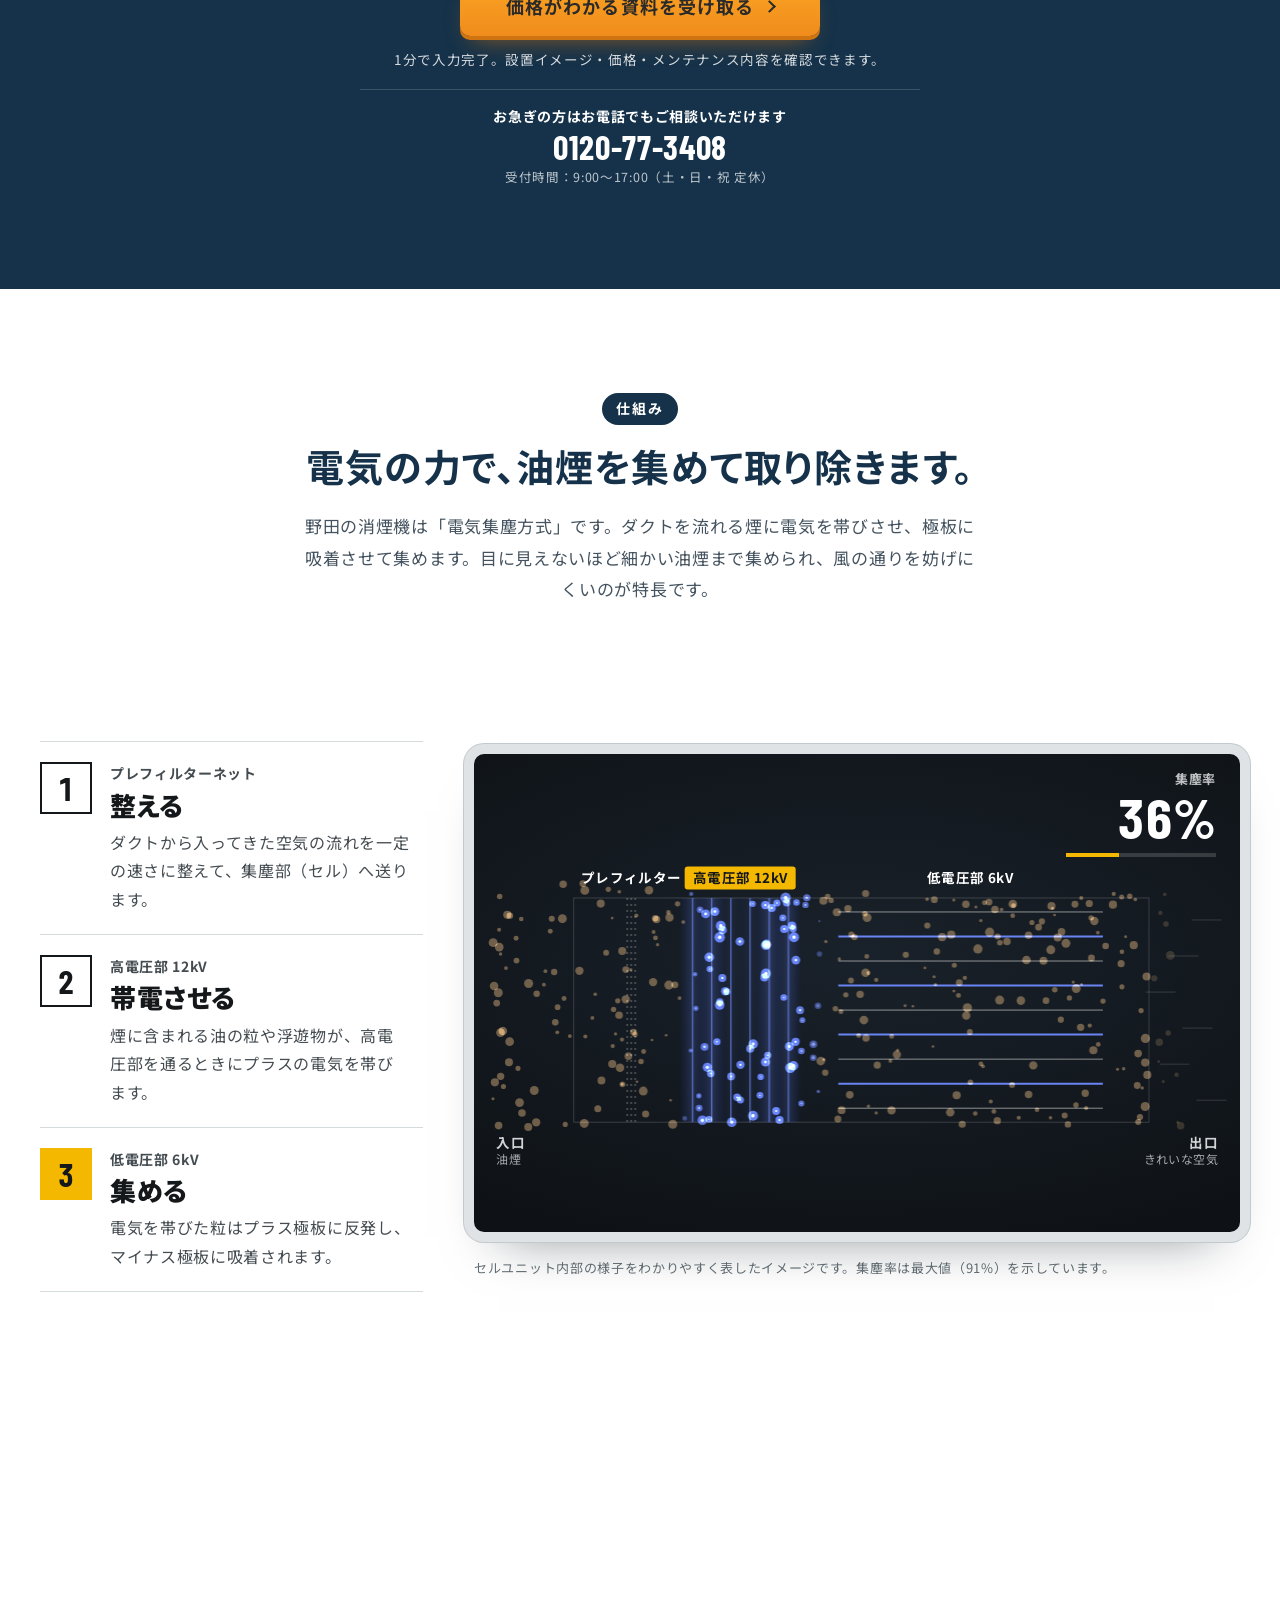
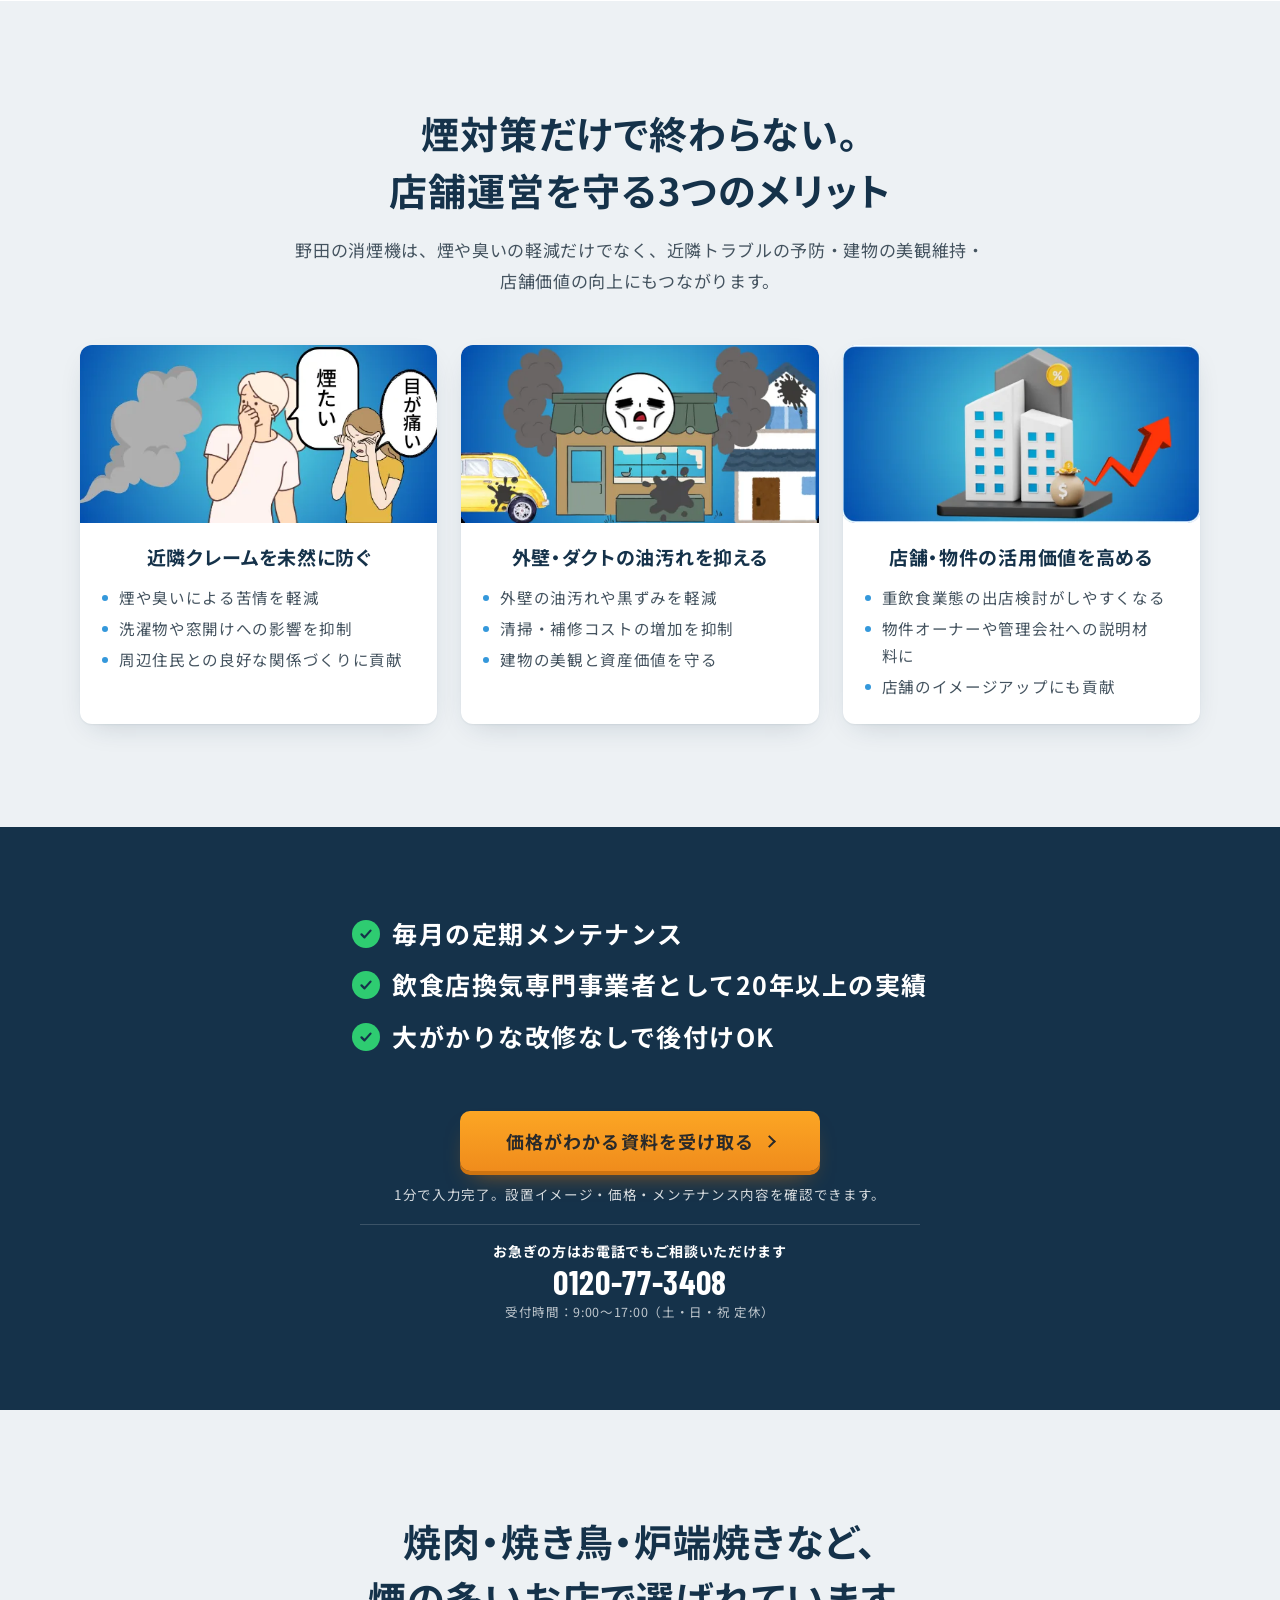
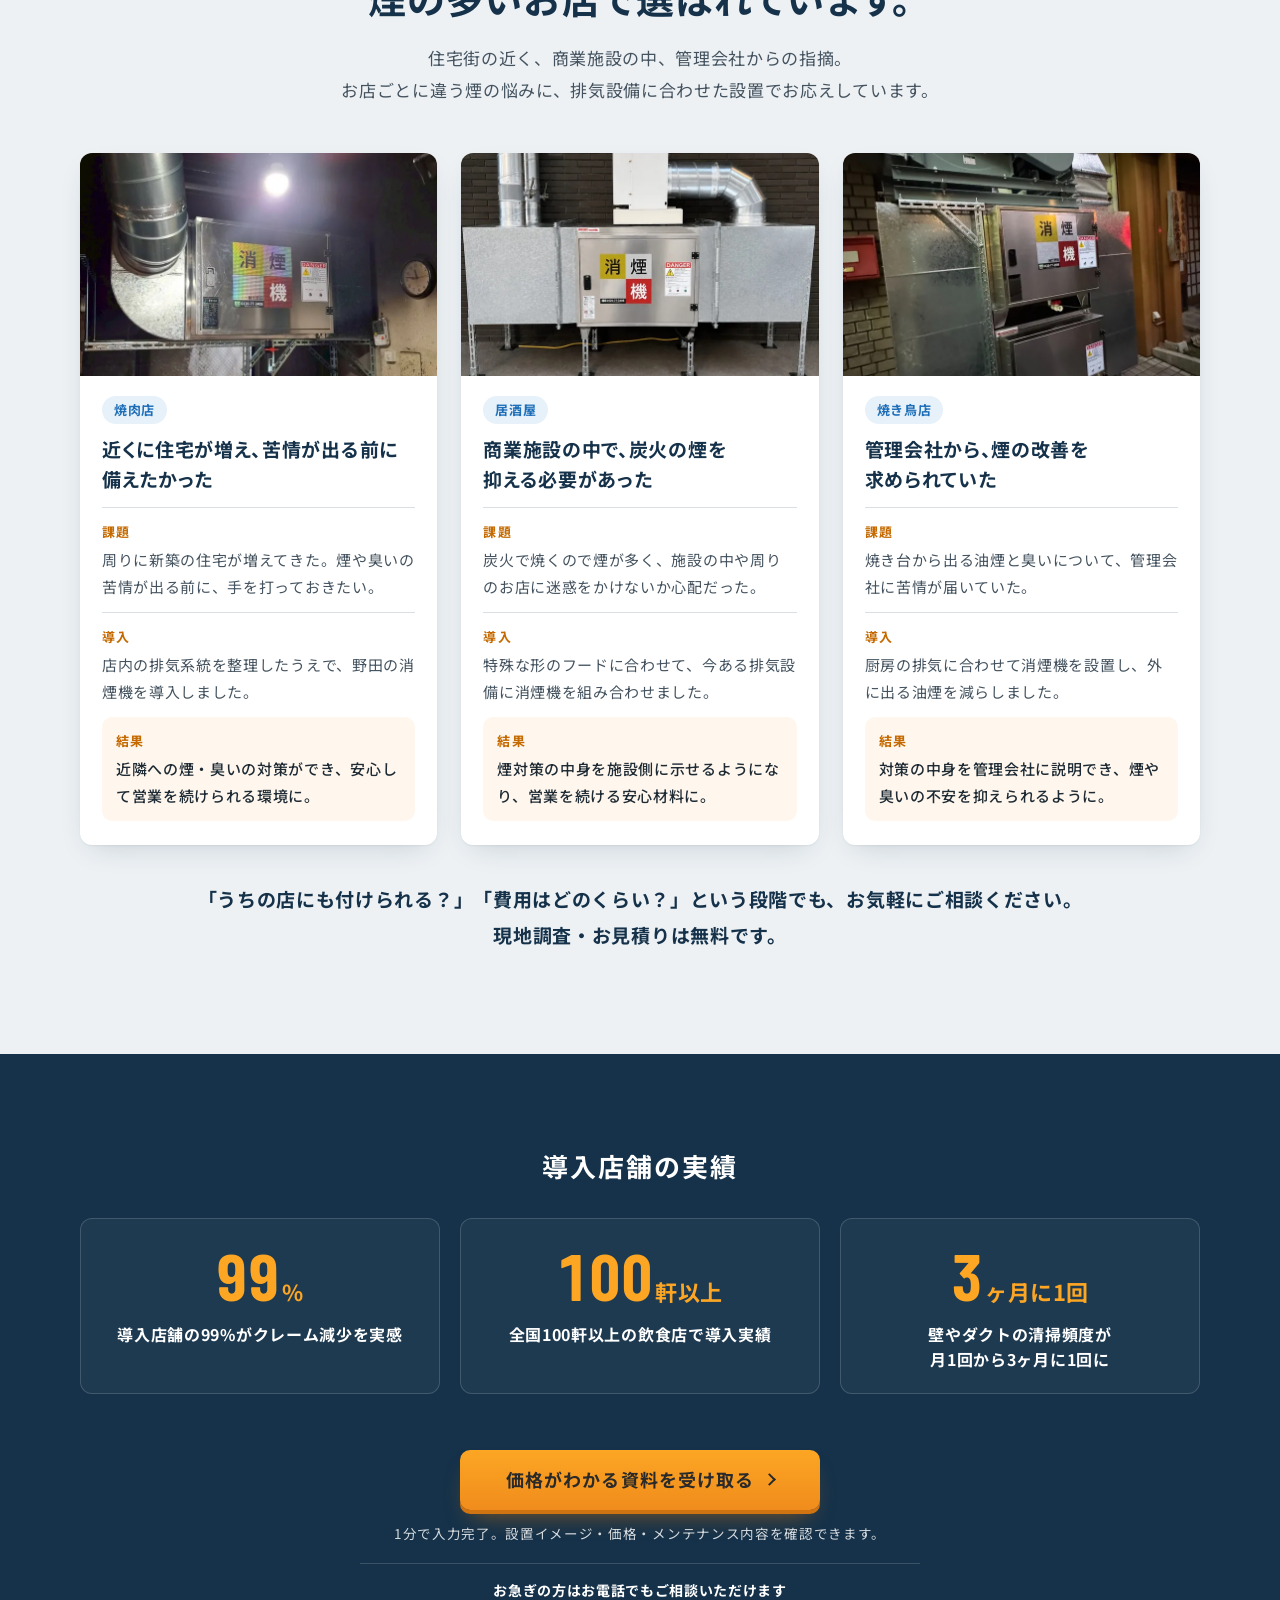
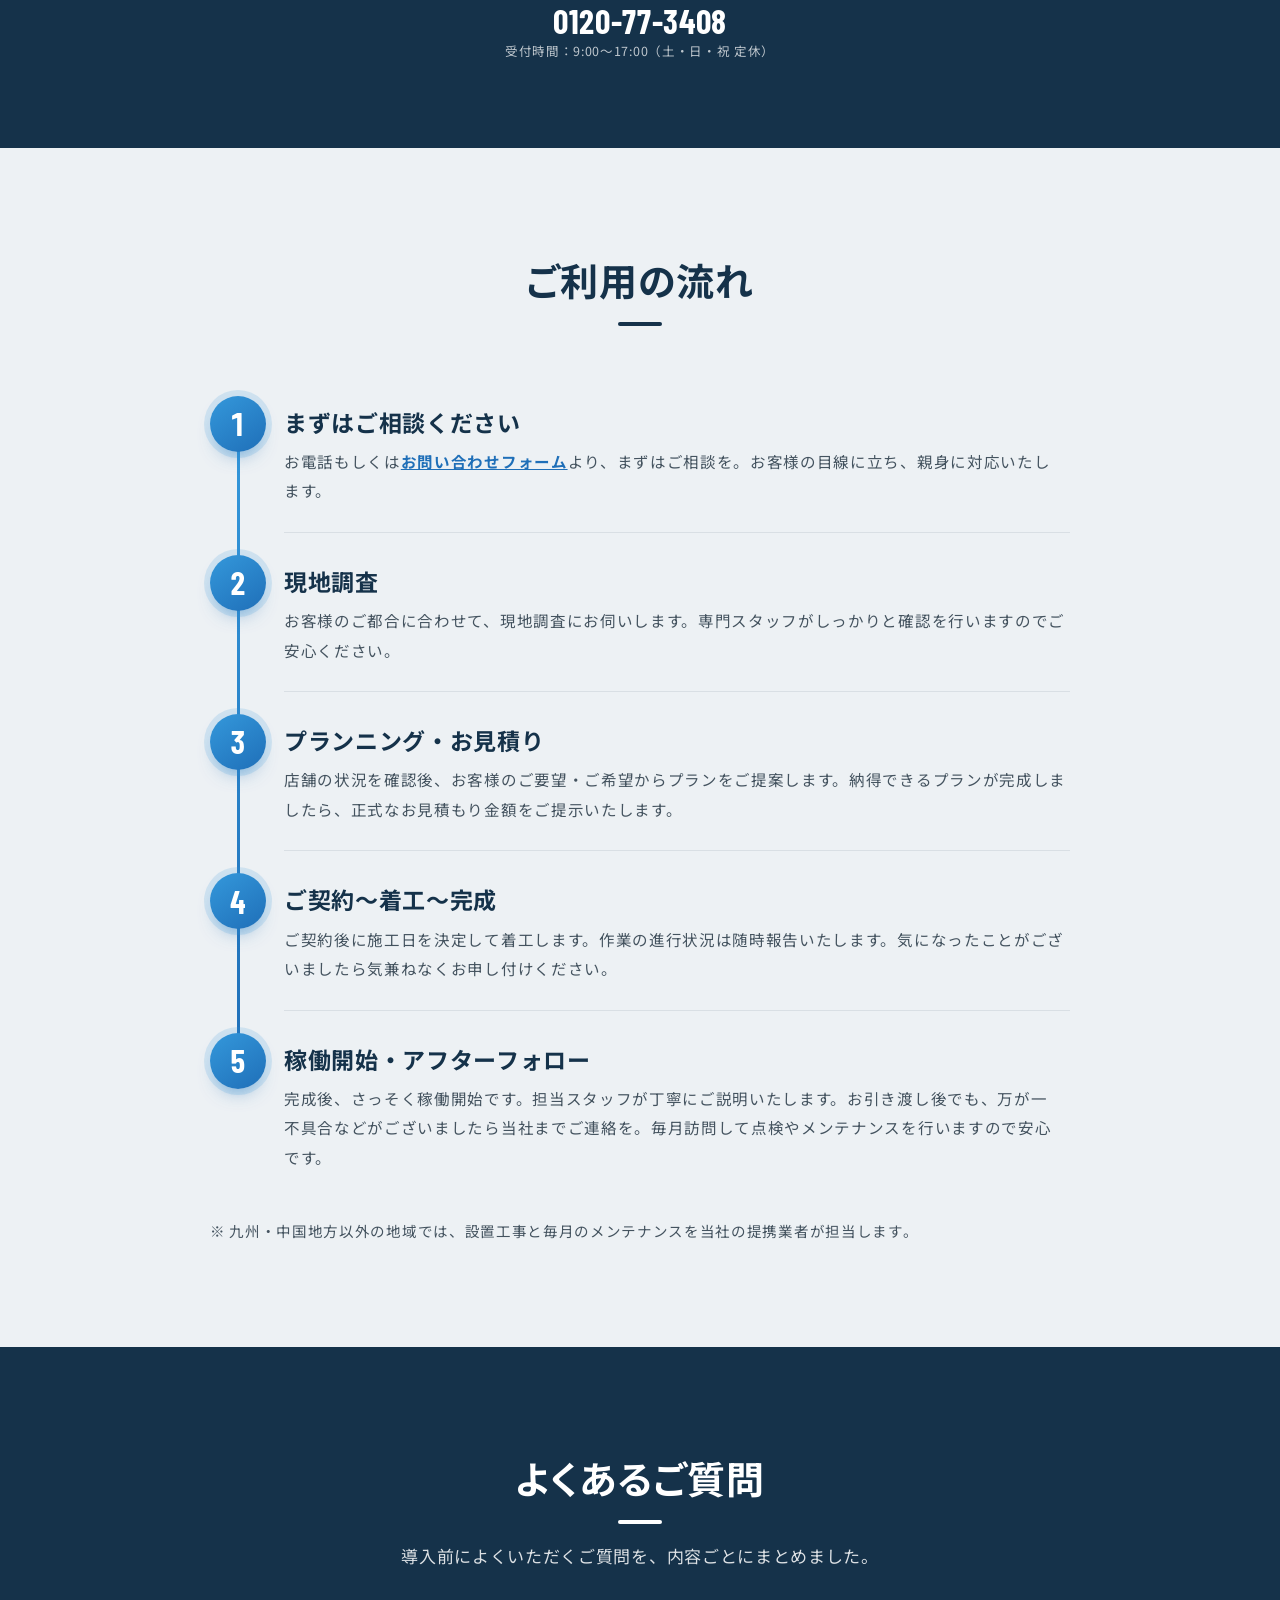
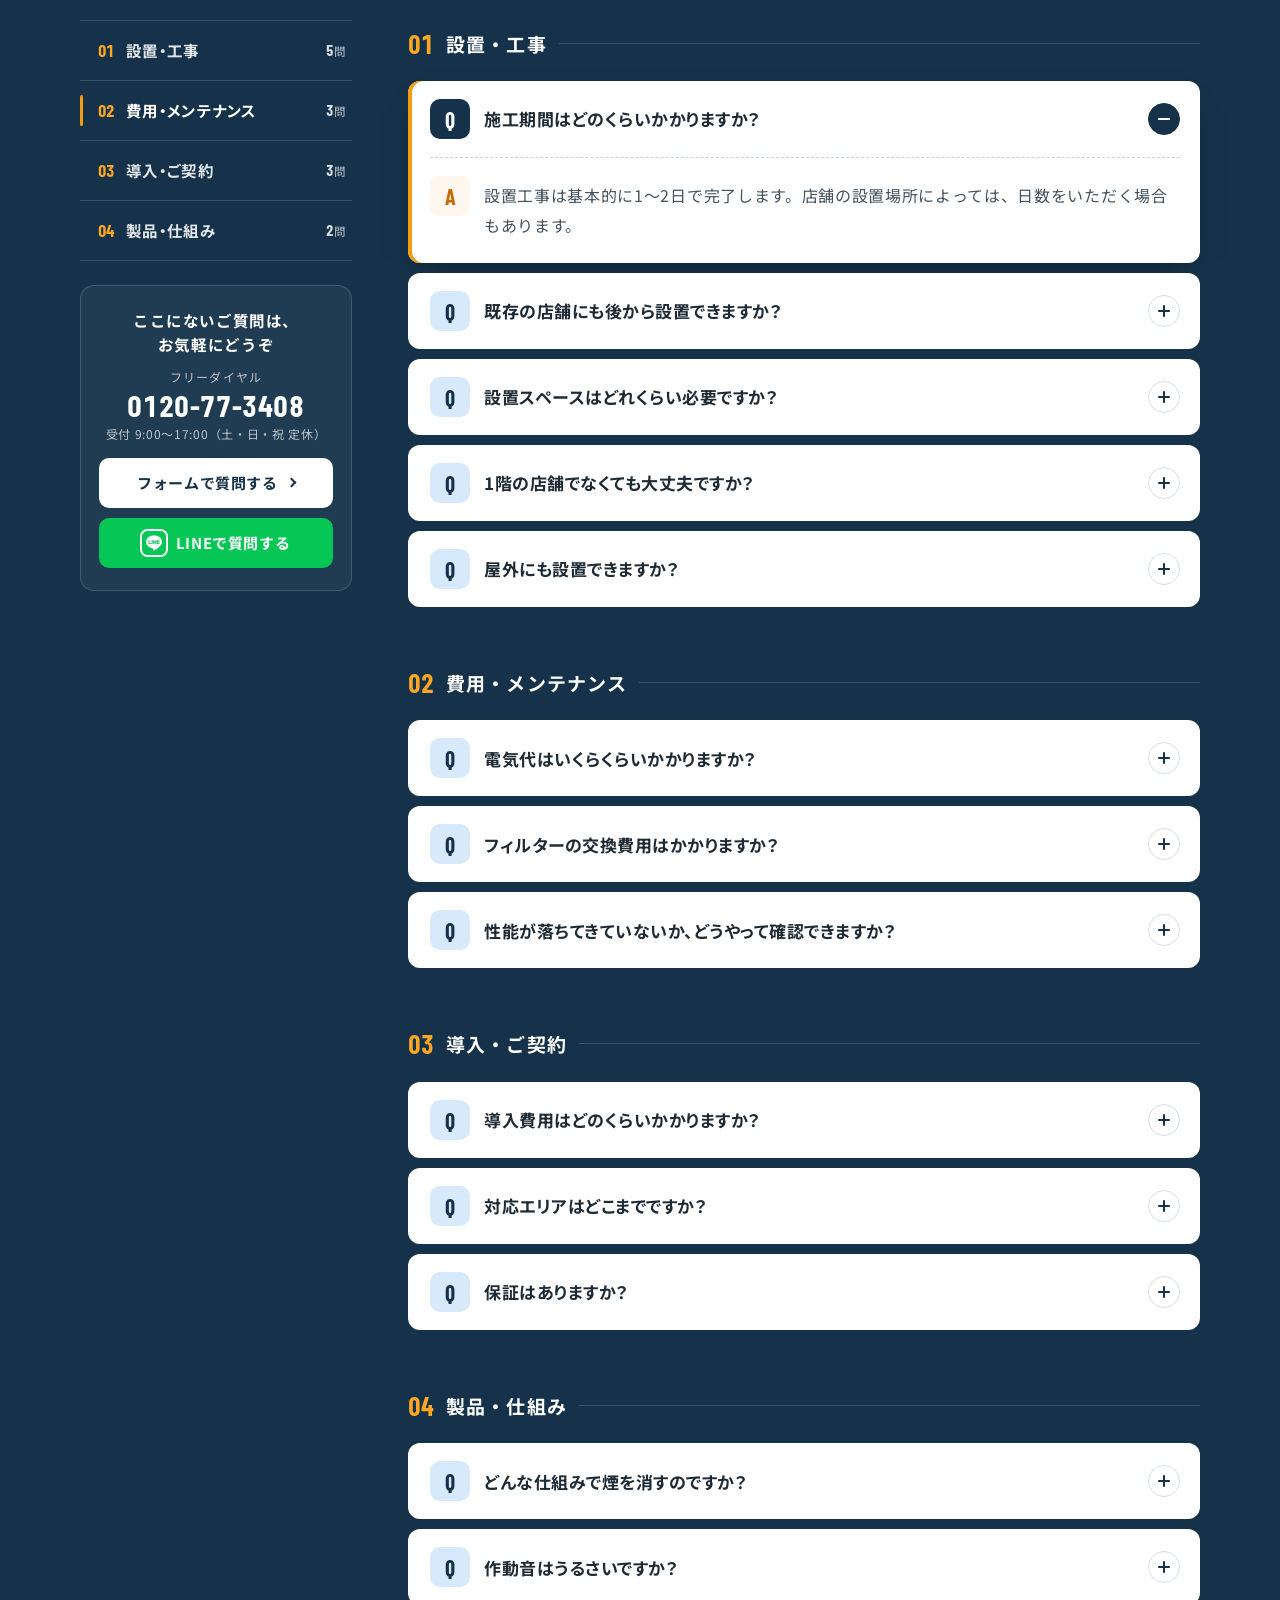
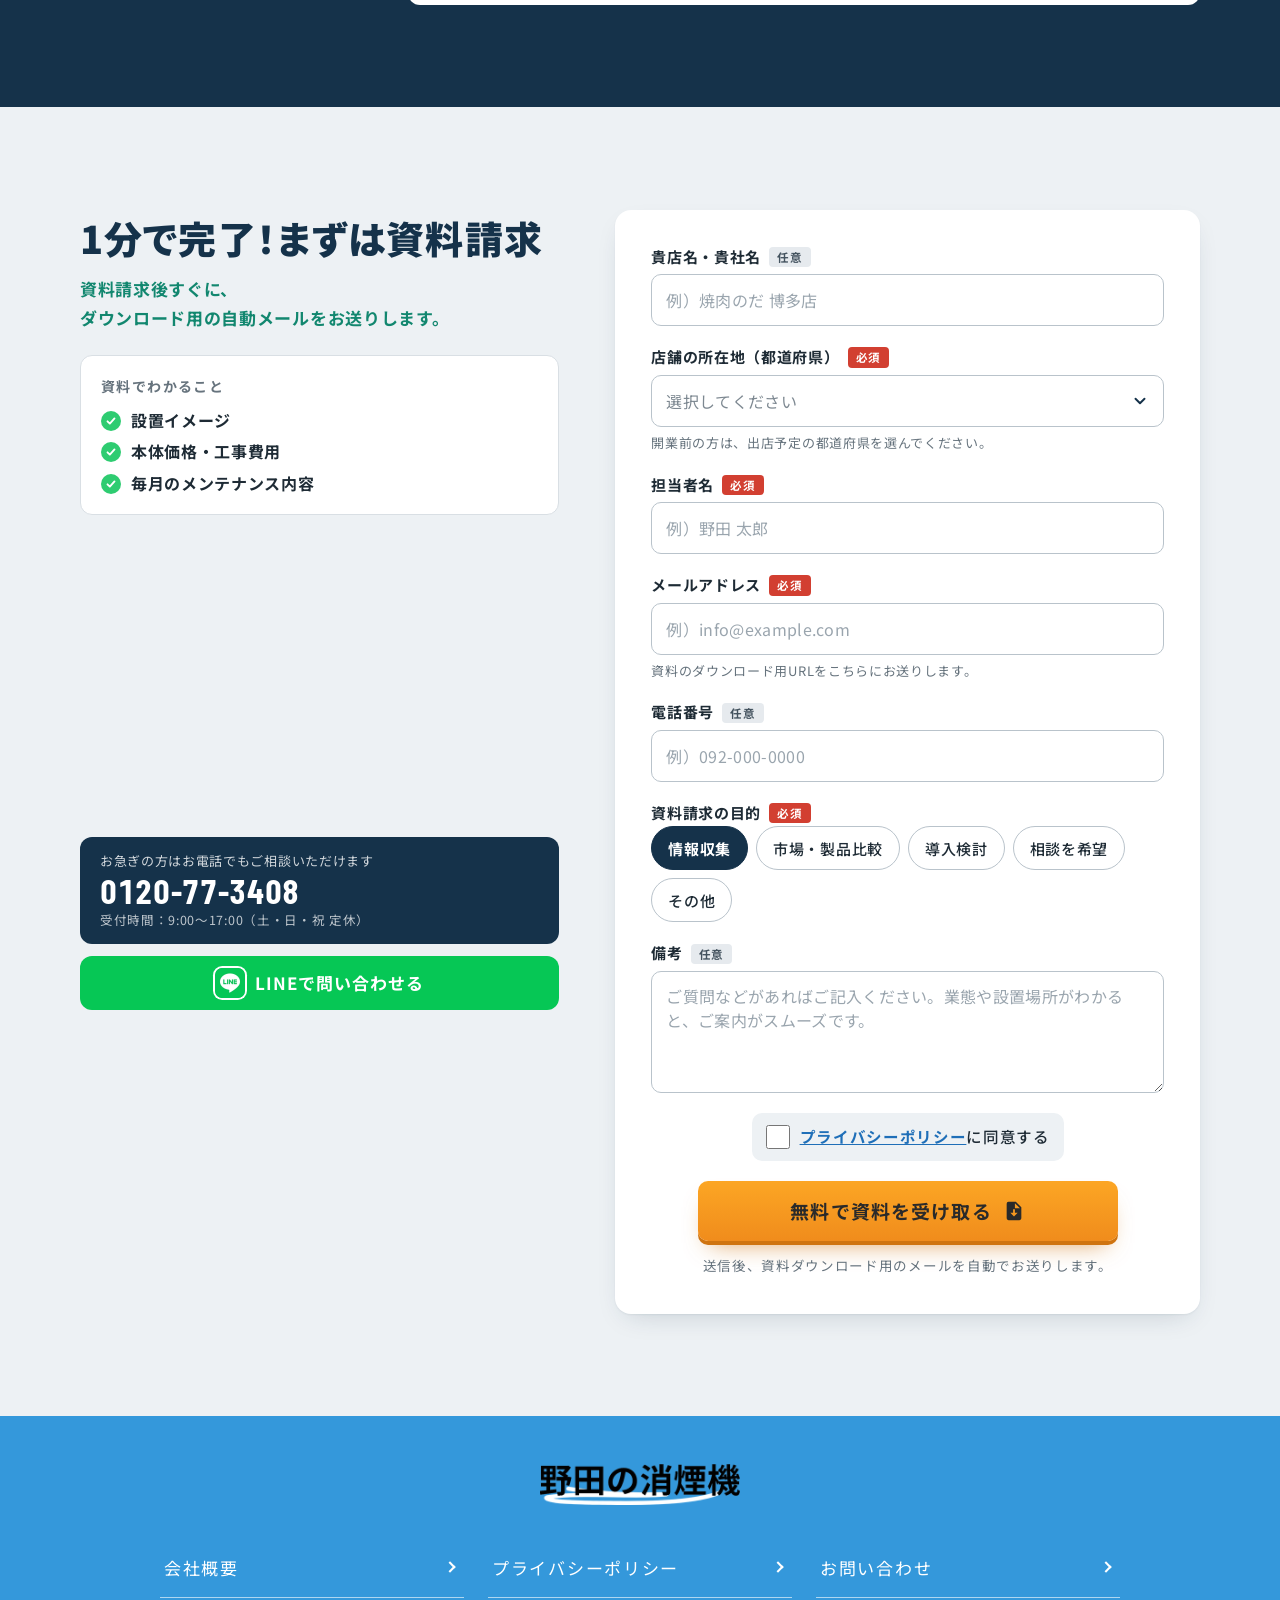
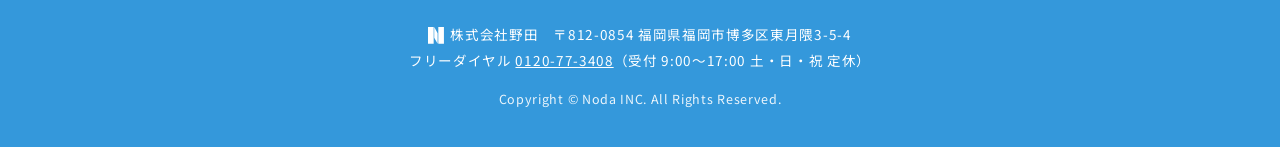
==== commit 8945a539: "導入事例の文章を読みやすく書き直す 見出しとリードの「導入されています」の重複をなくし、3つの事例の状況・課題・導入・結果を 話し言葉に近い短い文にした。事実（業態・課題・導入内容）は現行の文章のまま" ====
--- a/index.html
+++ b/index.html
@@ -438,19 +438,19 @@
 <section class="sec sec--light cases" id="cases" aria-labelledby="cases-ttl">
   <div class="wrap">
     <header class="sh">
-      <h2 class="sh__ttl" id="cases-ttl"><span class="nb">焼肉店・焼き鳥店・</span><span class="nb">炉端焼き店など、</span><br><span class="nb">煙が出やすい店舗で</span><span class="nb">導入されています。</span></h2>
-      <p class="sh__lead">近隣クレーム対策、外壁汚れの軽減、重飲食物件の排煙対策など、<span class="nb">店舗ごとの課題に合わせて導入されています。</span></p>
+      <h2 class="sh__ttl" id="cases-ttl"><span class="nb">焼肉・焼き鳥・炉端焼きなど、</span><br><span class="nb">煙の多いお店で</span><span class="nb">選ばれています。</span></h2>
+      <p class="sh__lead"><span class="nb">住宅街の近く、商業施設の中、</span><span class="nb">管理会社からの指摘。</span><br><span class="nb">お店ごとに違う煙の悩みに、</span><span class="nb">排気設備に合わせた設置でお応えしています。</span></p>
     </header>
     <ul class="case-list">
       <li class="card case">
         <img src="assets/img/case-yakiniku.webp" width="720" height="540" alt="焼肉店の厨房に設置した消煙機とダクト" loading="lazy">
         <div class="case__body">
           <p class="case__tag">焼肉店</p>
-          <h3 class="case__ttl"><span class="nb">住宅地に近く、</span><span class="nb">煙や臭いへの不安が</span><span class="nb">あった店舗</span></h3>
+          <h3 class="case__ttl"><span class="nb">近くに住宅が増え、</span><span class="nb">苦情が出る前に</span><span class="nb">備えたかった</span></h3>
           <dl class="case__dl">
-            <div><dt>課題</dt><dd>近隣に新築住宅が増え、煙の臭いによるクレームが発生する前に対策したい。</dd></div>
-            <div><dt>導入</dt><dd>店内の排気系統を整理し、野田の消煙機を導入。</dd></div>
-            <div class="case__result"><dt>結果</dt><dd>近隣への煙・臭い対策を行い、安心して営業しやすい排煙環境を整備。</dd></div>
+            <div><dt>課題</dt><dd>周りに新築の住宅が増えてきた。煙や臭いの苦情が出る前に、手を打っておきたい。</dd></div>
+            <div><dt>導入</dt><dd>店内の排気系統を整理したうえで、野田の消煙機を導入しました。</dd></div>
+            <div class="case__result"><dt>結果</dt><dd>近隣への煙・臭いの対策ができ、安心して営業を続けられる環境に。</dd></div>
           </dl>
         </div>
       </li>
@@ -458,11 +458,11 @@
         <img src="assets/img/case-izakaya.webp" width="720" height="540" alt="居酒屋の排気設備に組み合わせて設置した消煙機" loading="lazy">
         <div class="case__body">
           <p class="case__tag">居酒屋</p>
-          <h3 class="case__ttl"><span class="nb">商業施設内で</span><span class="nb">煙対策が必要だった店舗</span></h3>
+          <h3 class="case__ttl"><span class="nb">商業施設の中で、</span><span class="nb">炭火の煙を</span><span class="nb">抑える必要があった</span></h3>
           <dl class="case__dl">
-            <div><dt>課題</dt><dd>炭火調理による煙が多く、施設内や周辺店舗に影響しないか不安だった。</dd></div>
-            <div><dt>導入</dt><dd>特殊なフード形状に合わせ、排気設備に消煙機を組み合わせて対応。</dd></div>
-            <div class="case__result"><dt>結果</dt><dd>排煙対策を具体的に示せるようになり、営業継続の安心材料に。</dd></div>
+            <div><dt>課題</dt><dd>炭火で焼くので煙が多く、施設の中や周りのお店に迷惑をかけないか心配だった。</dd></div>
+            <div><dt>導入</dt><dd>特殊な形のフードに合わせて、今ある排気設備に消煙機を組み合わせました。</dd></div>
+            <div class="case__result"><dt>結果</dt><dd>煙対策の中身を施設側に示せるようになり、営業を続ける安心材料に。</dd></div>
           </dl>
         </div>
       </li>
@@ -470,16 +470,16 @@
         <img src="assets/img/case-yakitori.webp" width="720" height="540" alt="焼き鳥店の店舗脇に設置した消煙機" loading="lazy">
         <div class="case__body">
           <p class="case__tag">焼き鳥店</p>
-          <h3 class="case__ttl"><span class="nb">管理会社から</span><span class="nb">排煙改善を</span><span class="nb">求められていた店舗</span></h3>
+          <h3 class="case__ttl"><span class="nb">管理会社から、</span><span class="nb">煙の改善を</span><span class="nb">求められていた</span></h3>
           <dl class="case__dl">
-            <div><dt>課題</dt><dd>焼き台から出る油煙や臭いについて、管理会社へ苦情が寄せられていた。</dd></div>
-            <div><dt>導入</dt><dd>厨房の排気環境に合わせて消煙機を設置し、油煙の排出を軽減。</dd></div>
-            <div class="case__result"><dt>結果</dt><dd>施設側にも説明しやすく、煙や臭いへの不安を抑えた排煙対策に。</dd></div>
+            <div><dt>課題</dt><dd>焼き台から出る油煙と臭いについて、管理会社に苦情が届いていた。</dd></div>
+            <div><dt>導入</dt><dd>厨房の排気に合わせて消煙機を設置し、外に出る油煙を減らしました。</dd></div>
+            <div class="case__result"><dt>結果</dt><dd>対策の中身を管理会社に説明でき、煙や臭いの不安を抑えられるように。</dd></div>
           </dl>
         </div>
       </li>
     </ul>
-    <p class="cases__note">自店舗での設置可否や料金感を知りたい方は、<span class="nb">ぜひご相談ください。</span></p>
+    <p class="cases__note"><span class="nb">「うちの店にも付けられる？」</span><span class="nb">「費用はどのくらい？」</span><span class="nb">という段階でも、お気軽にご相談ください。</span><br><span class="nb">現地調査・お見積りは無料です。</span></p>
   </div>
 </section>
 
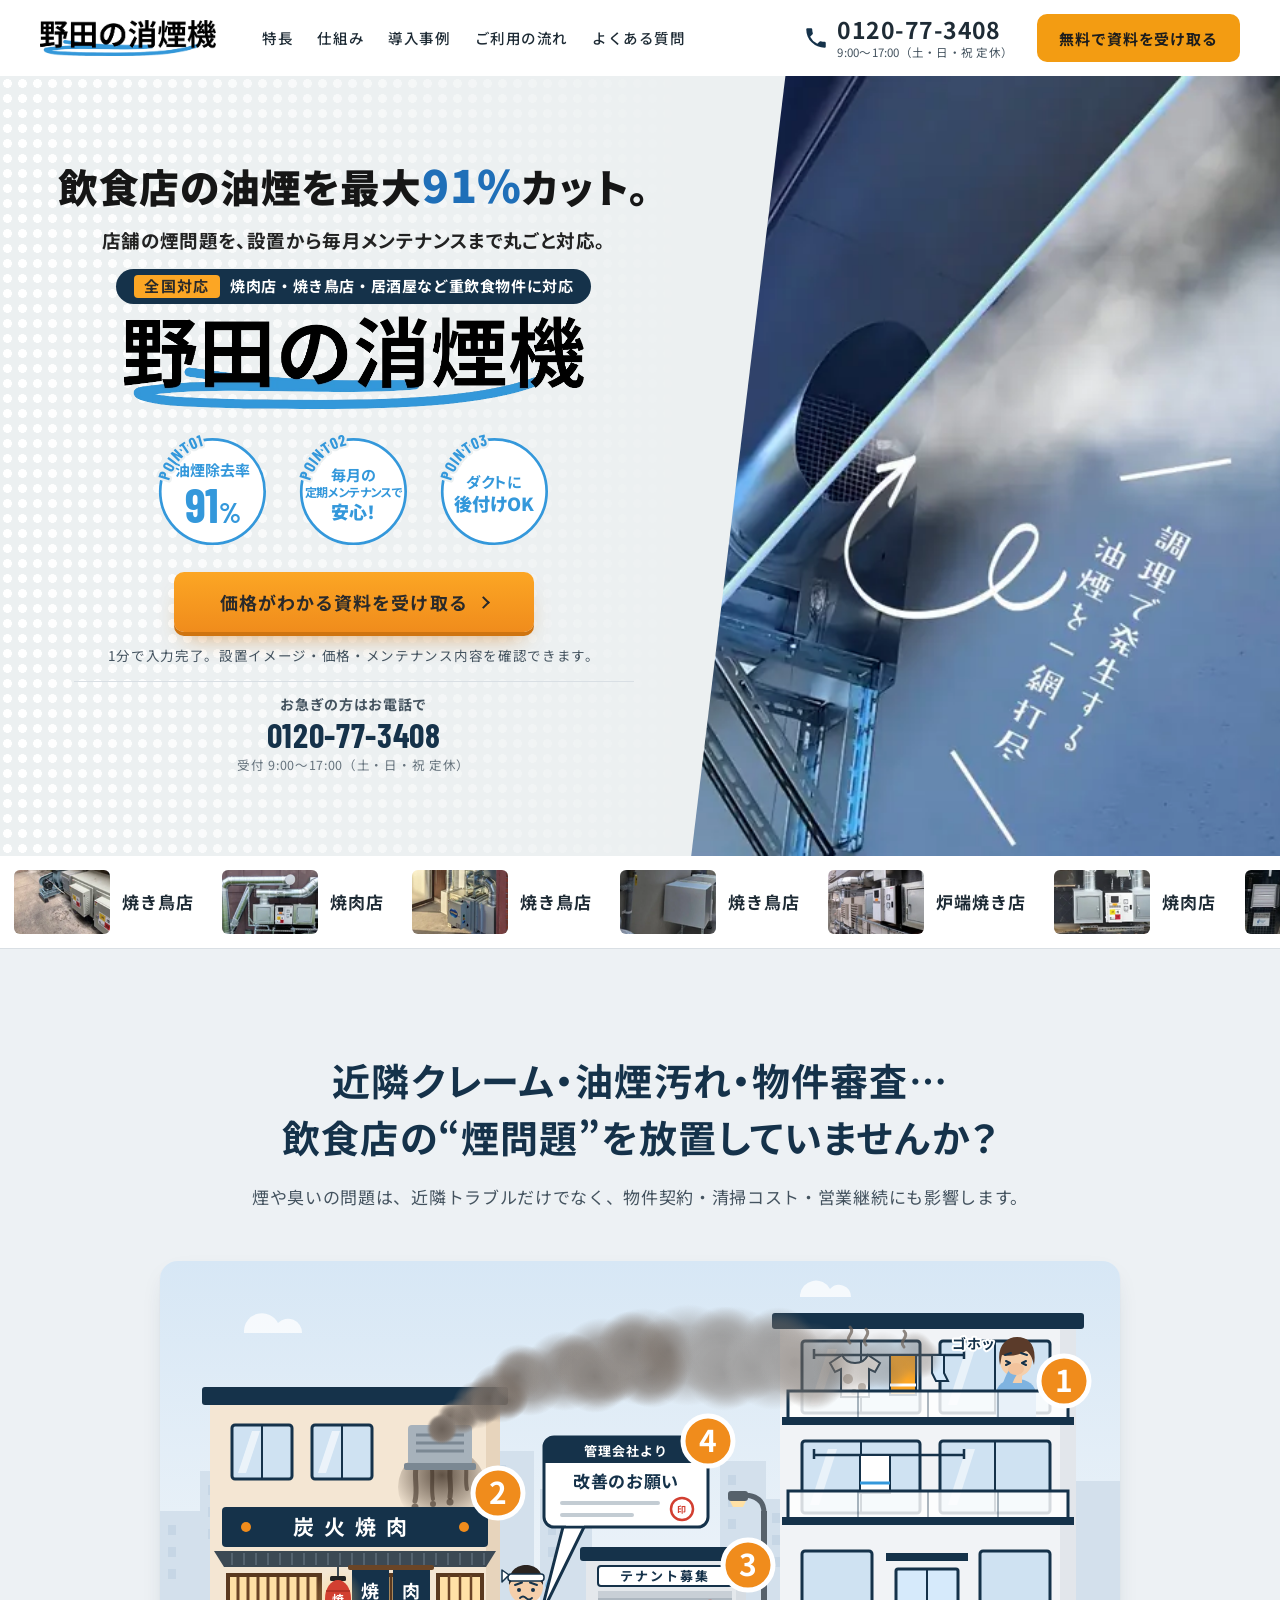
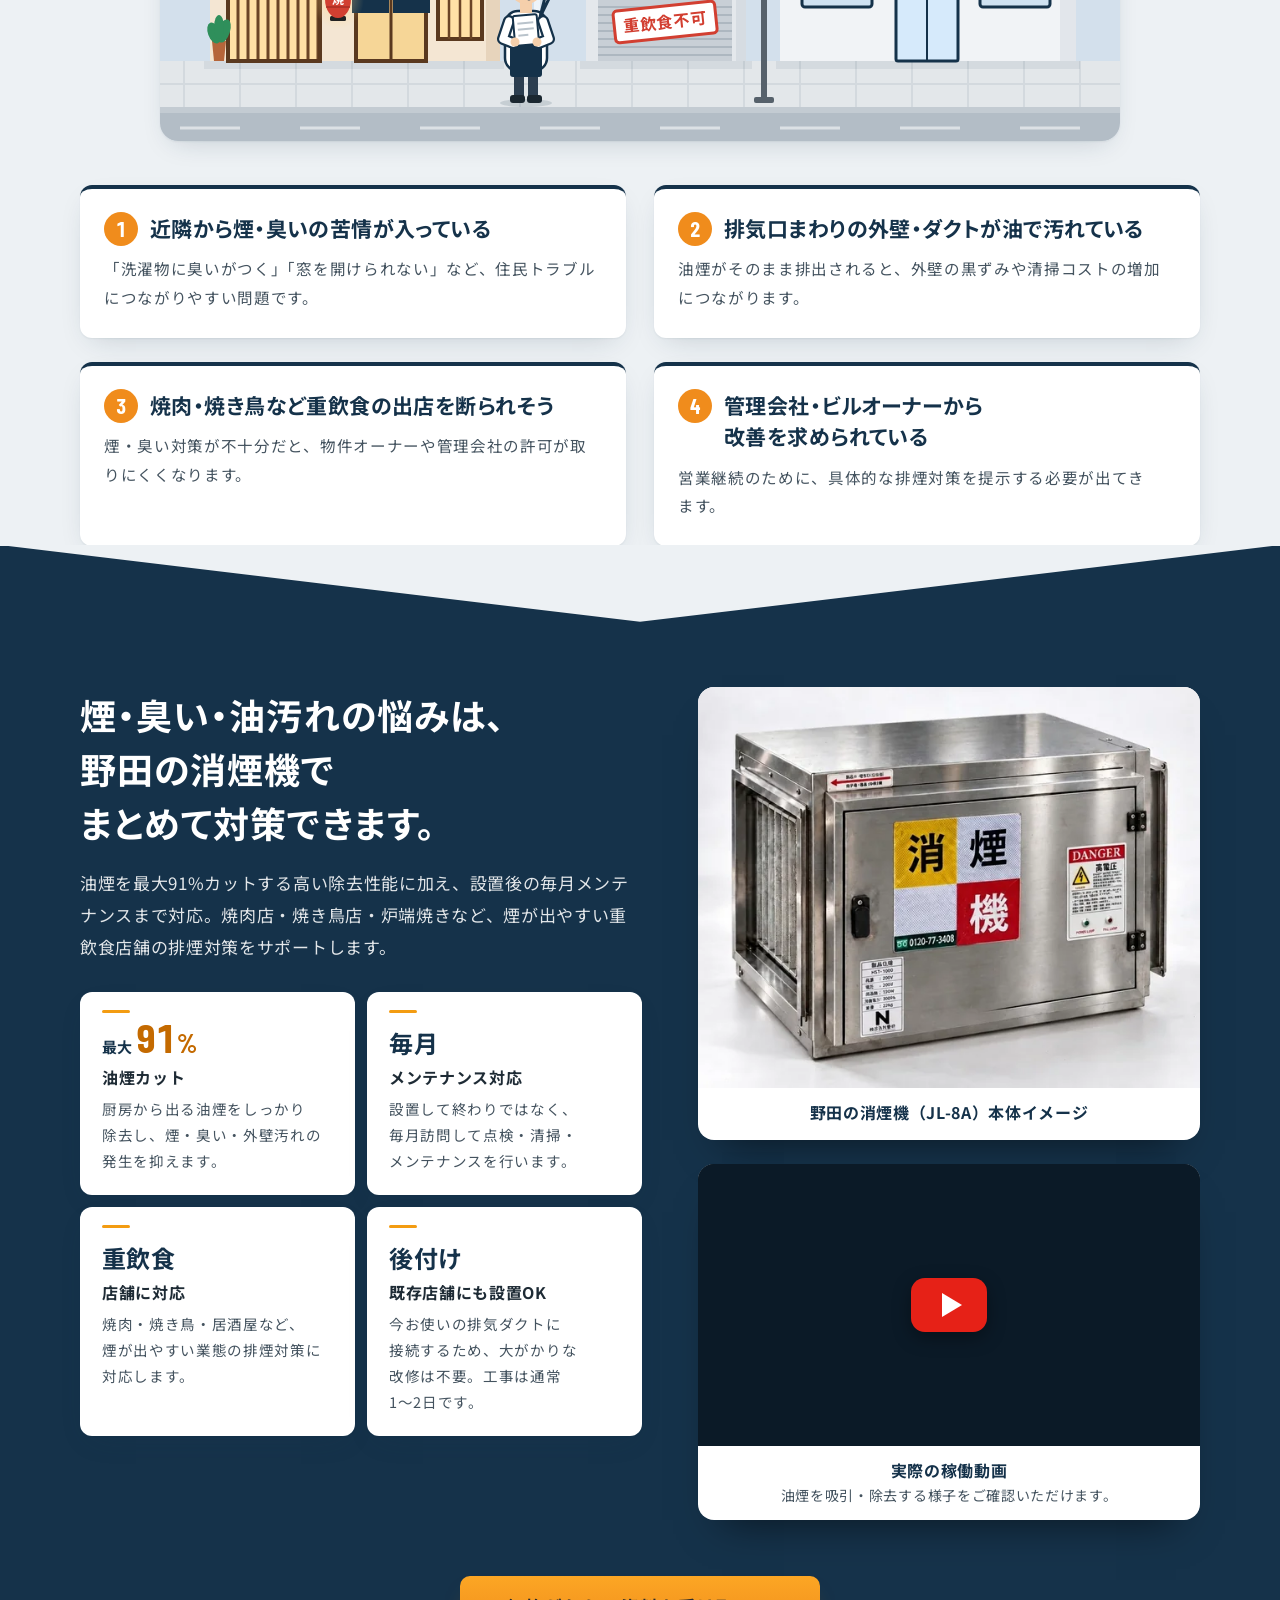
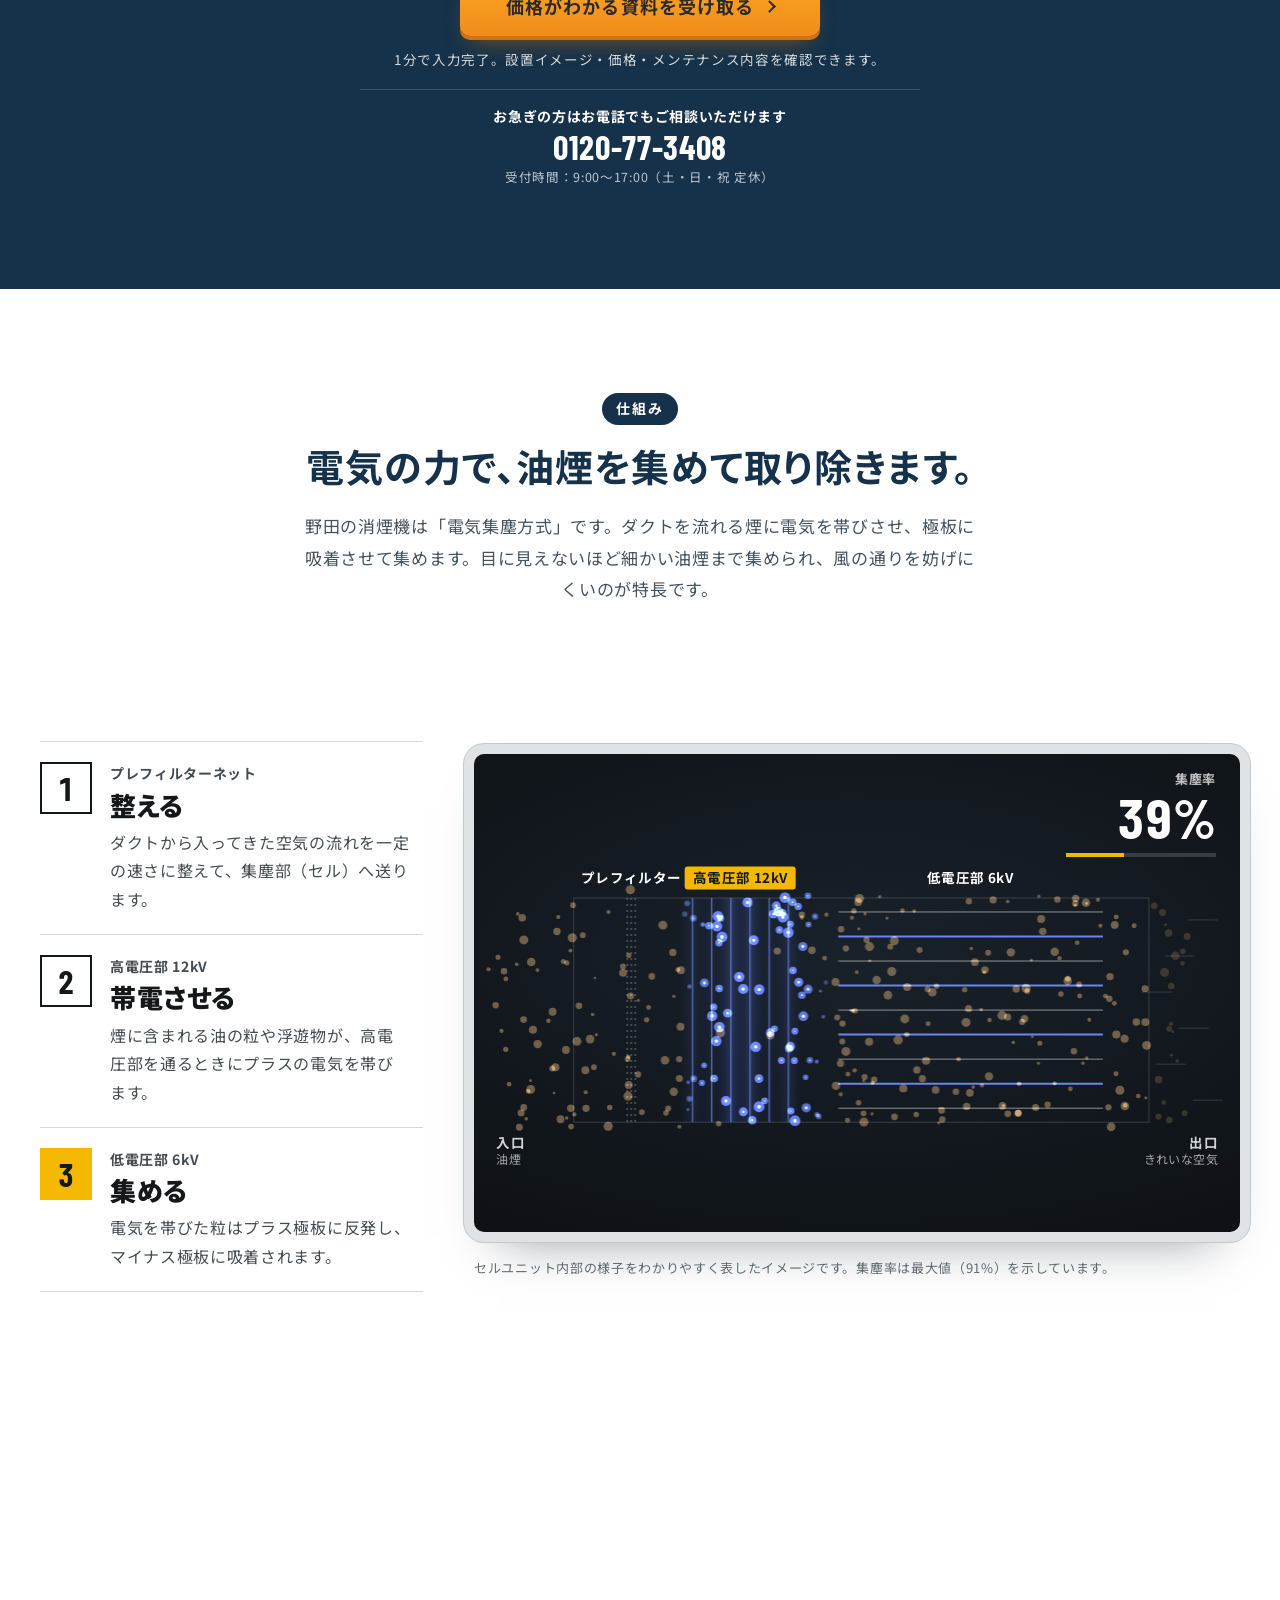
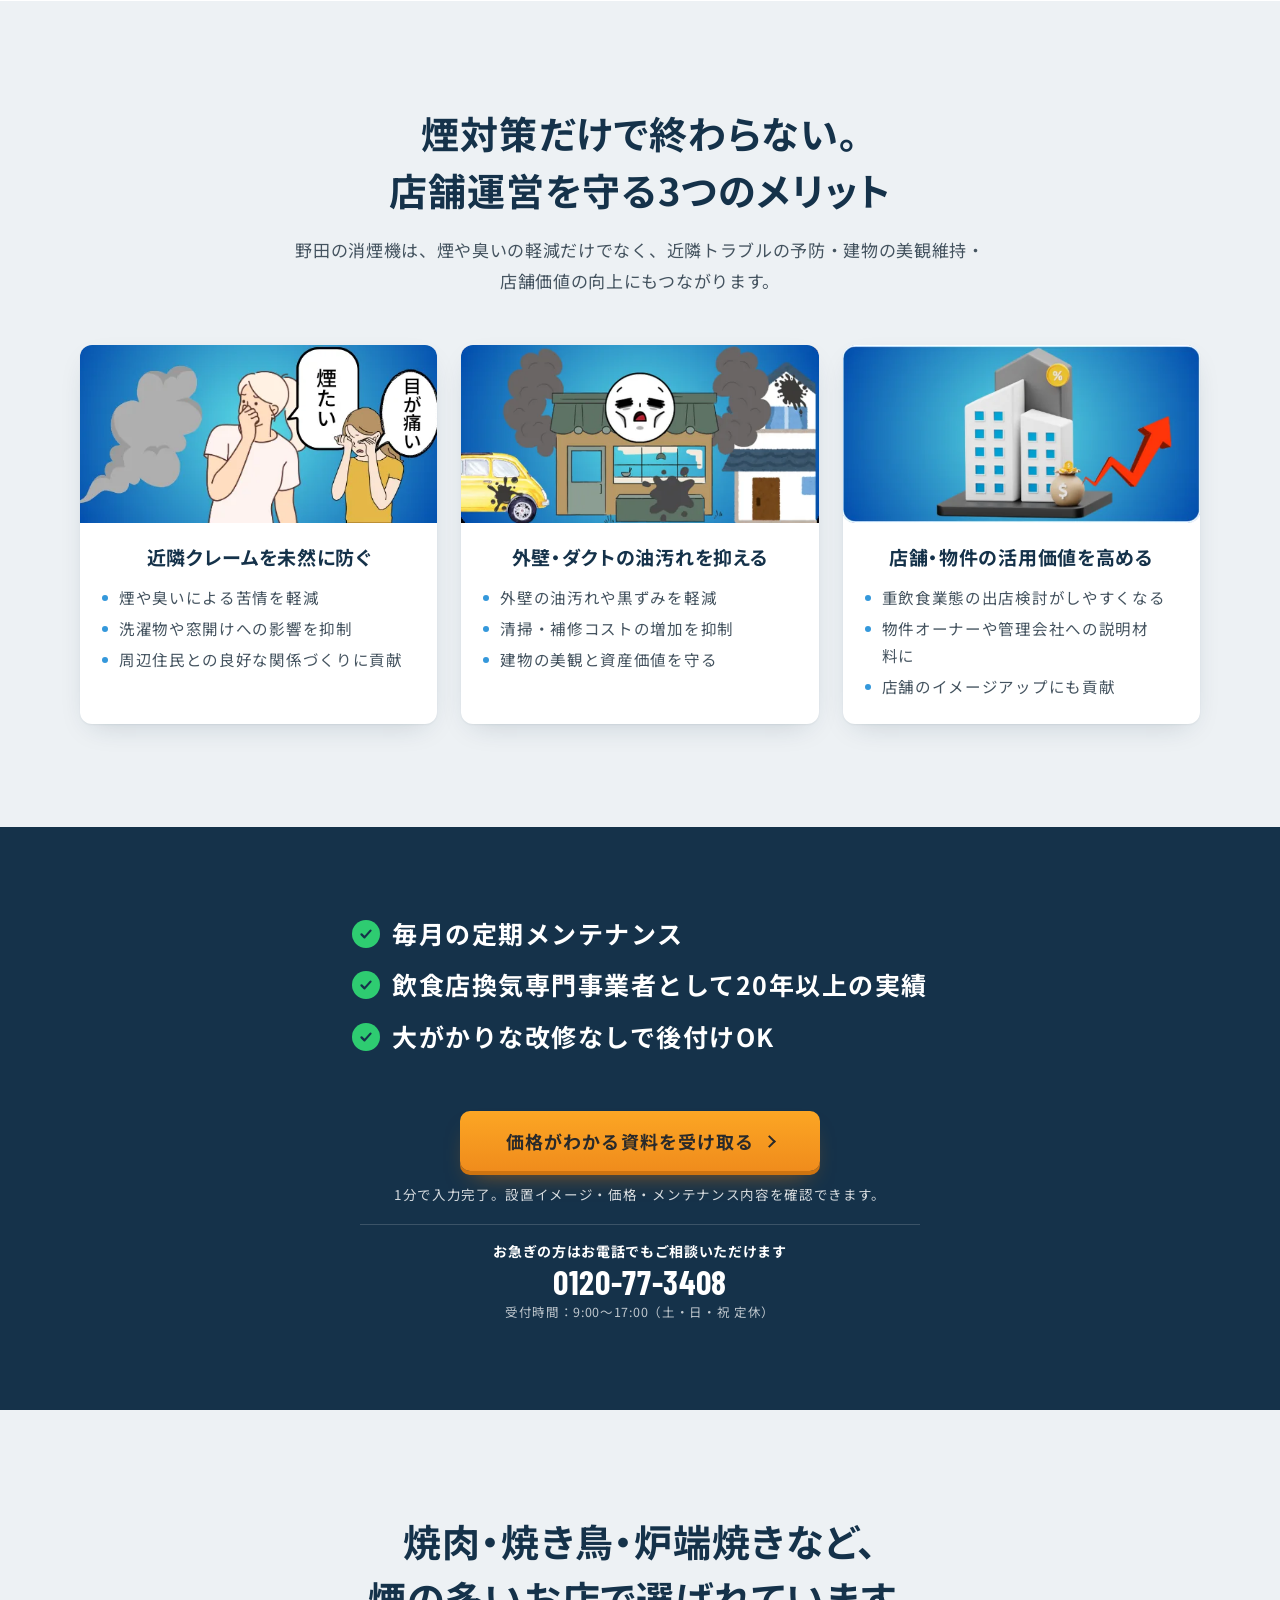
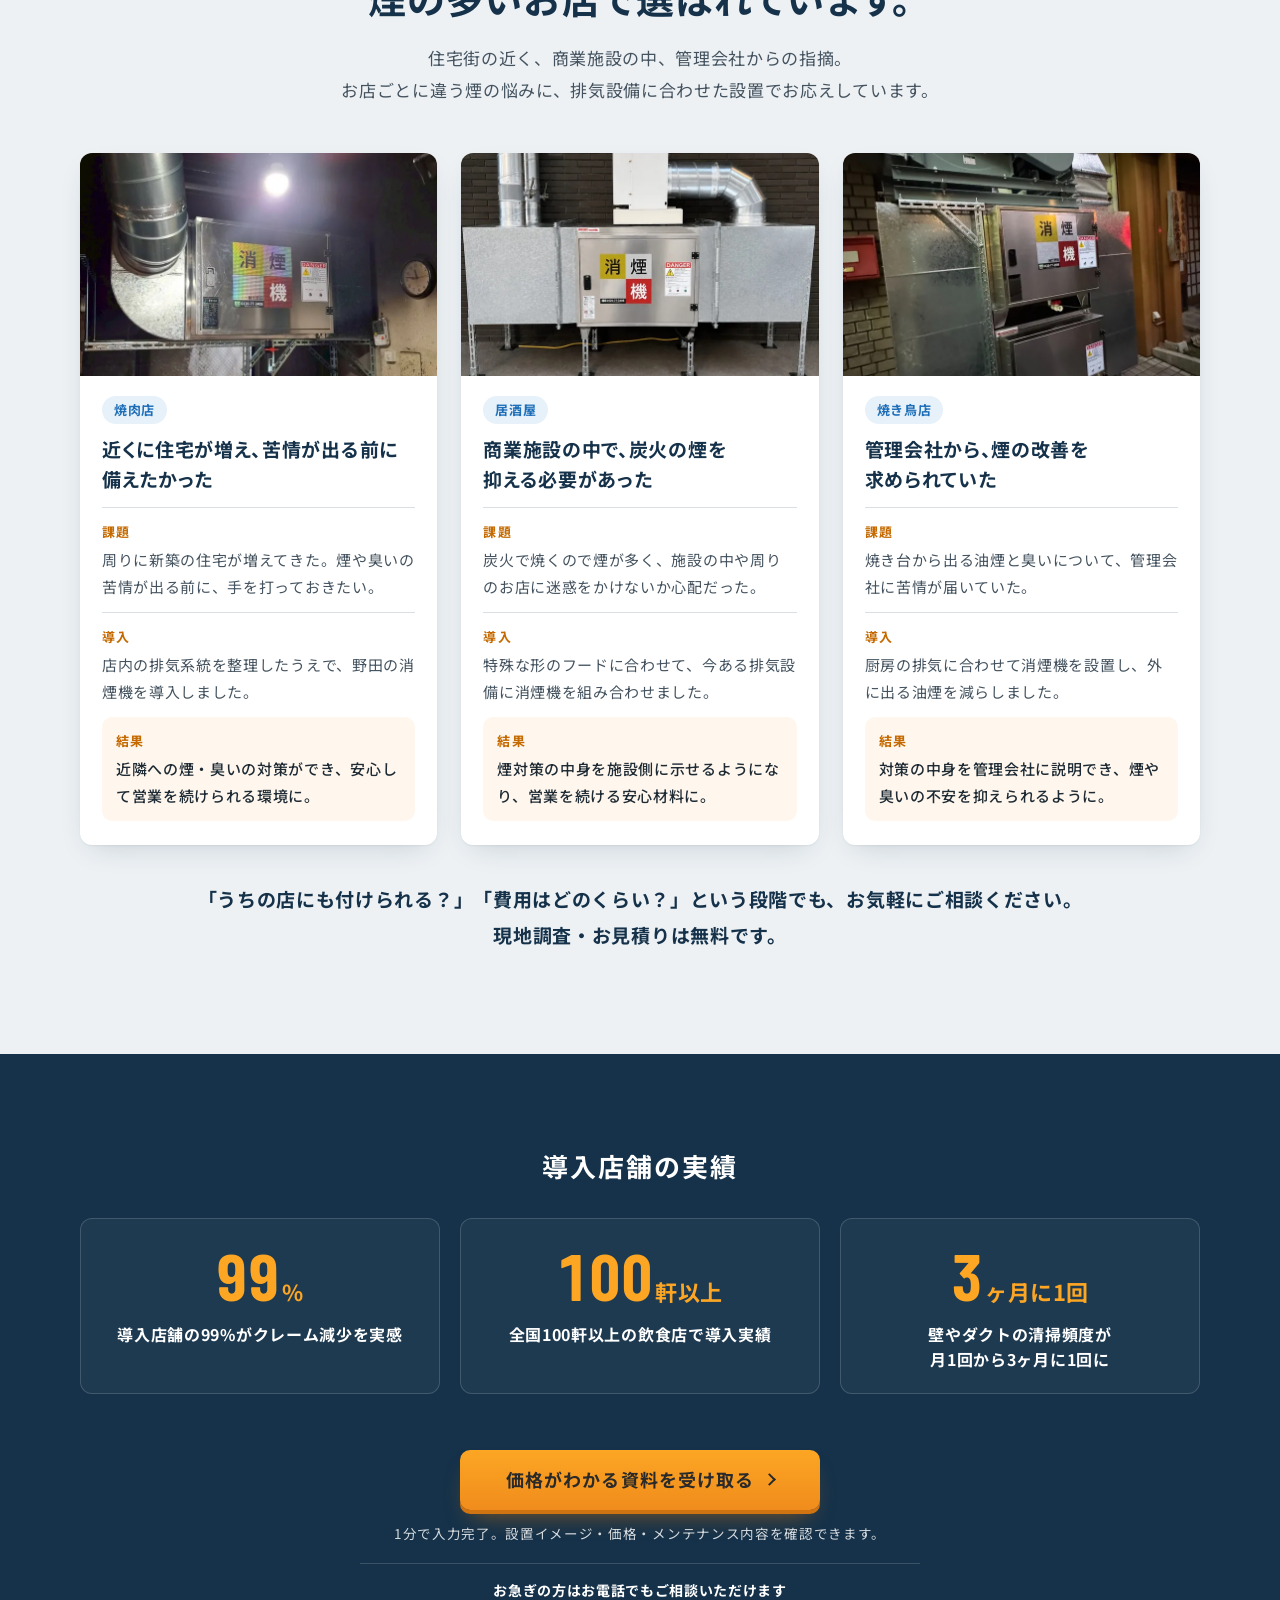
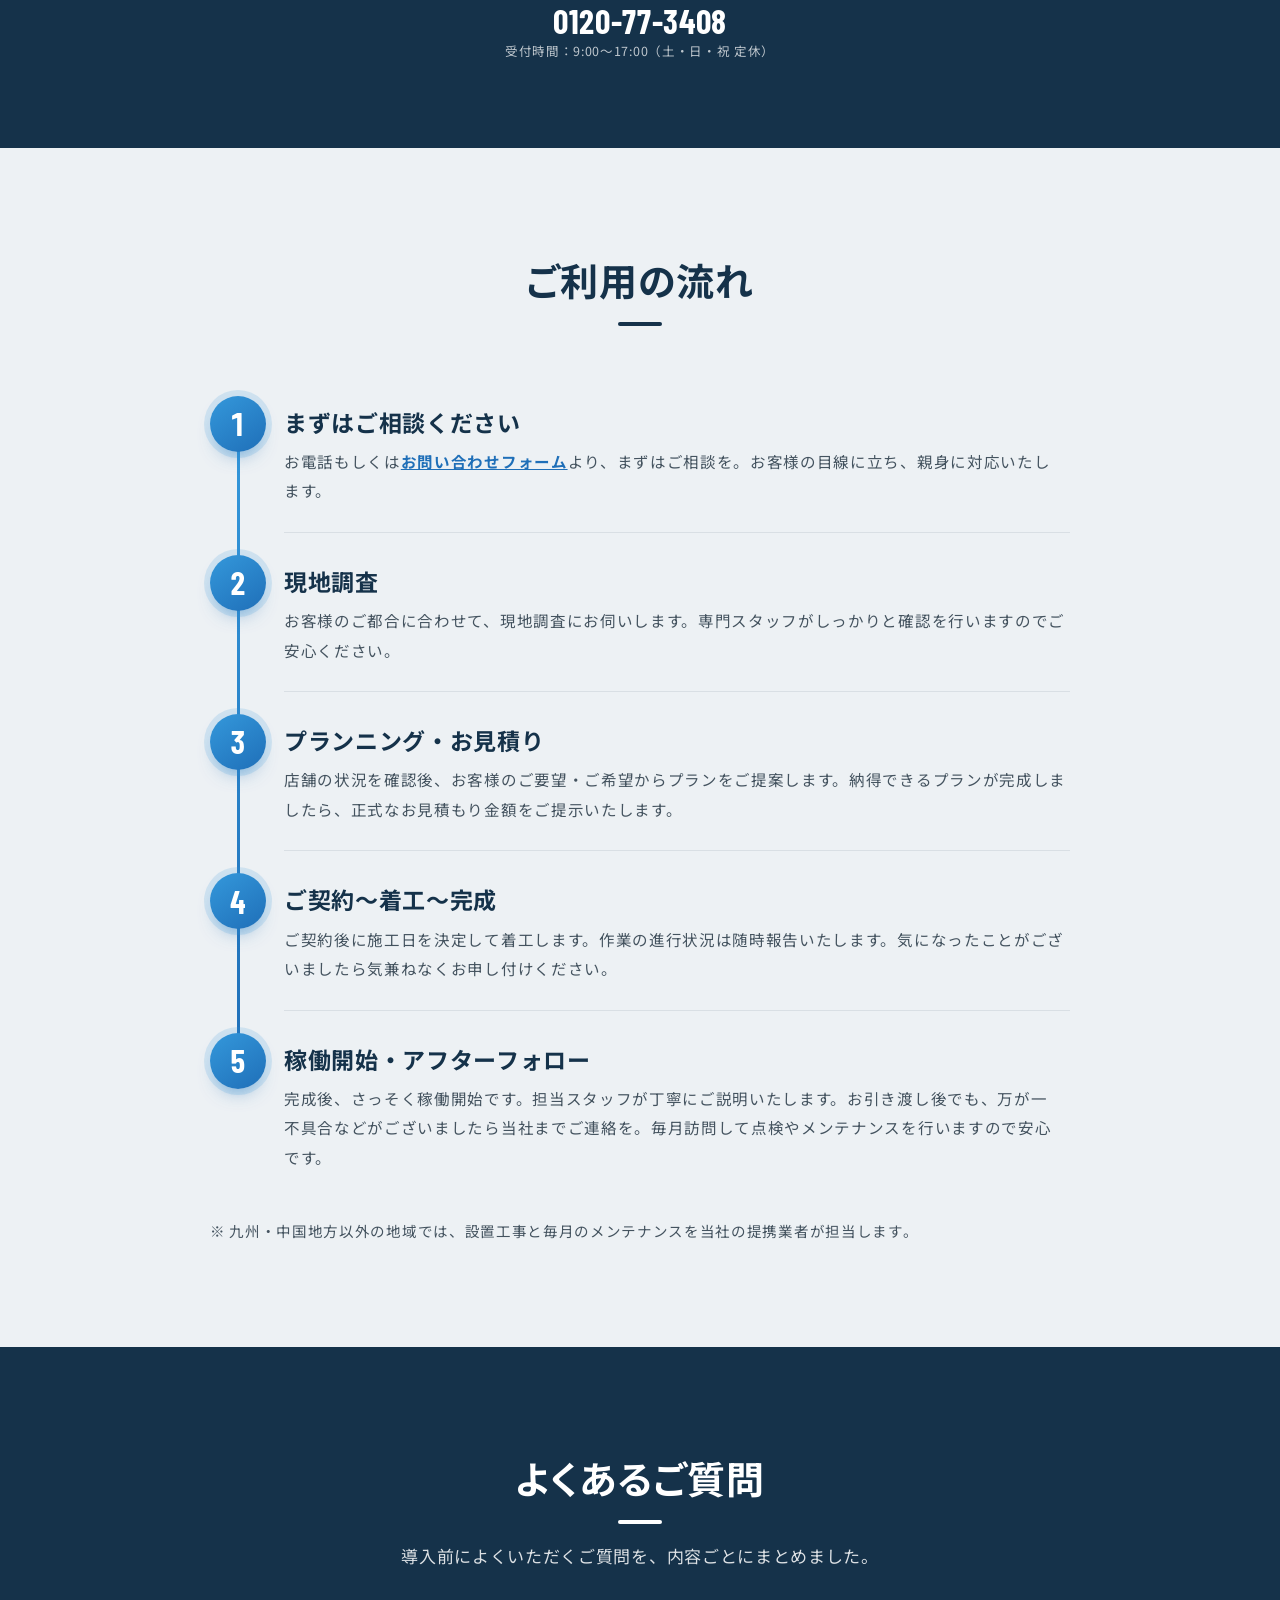
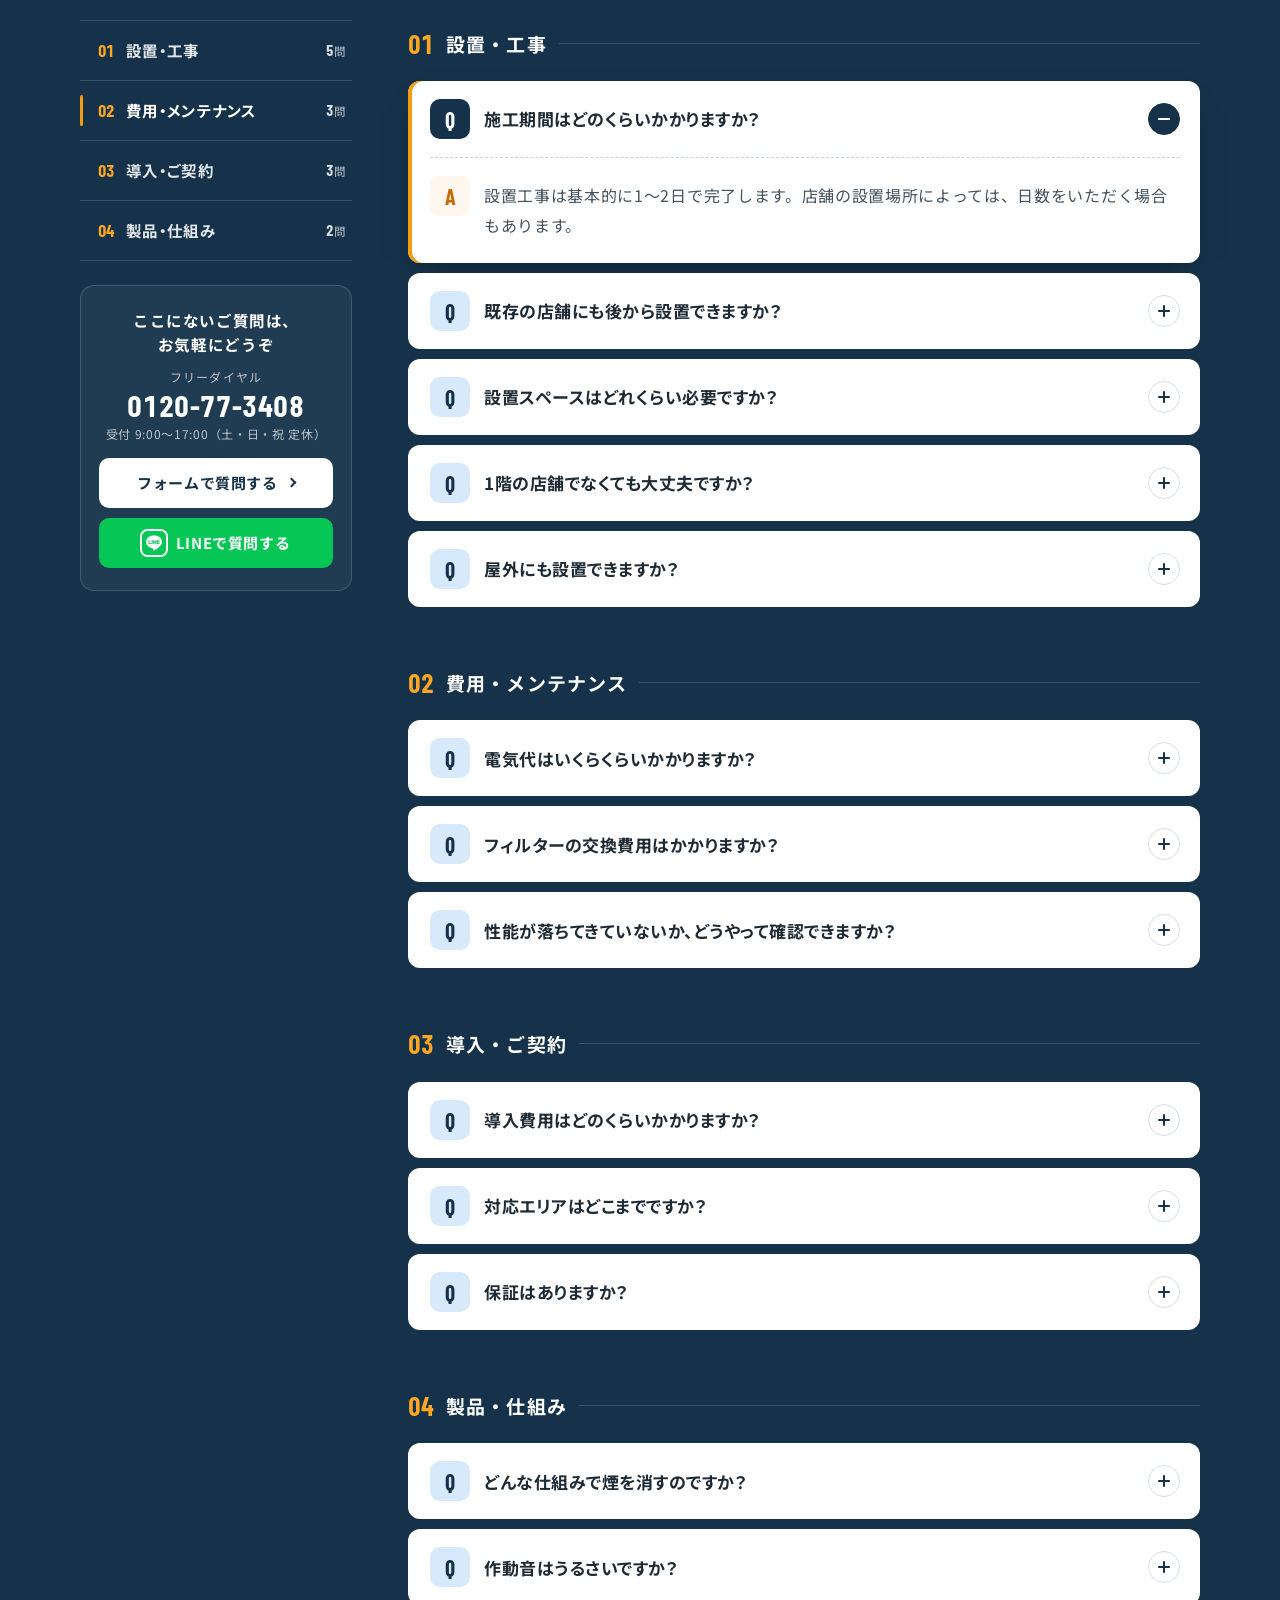
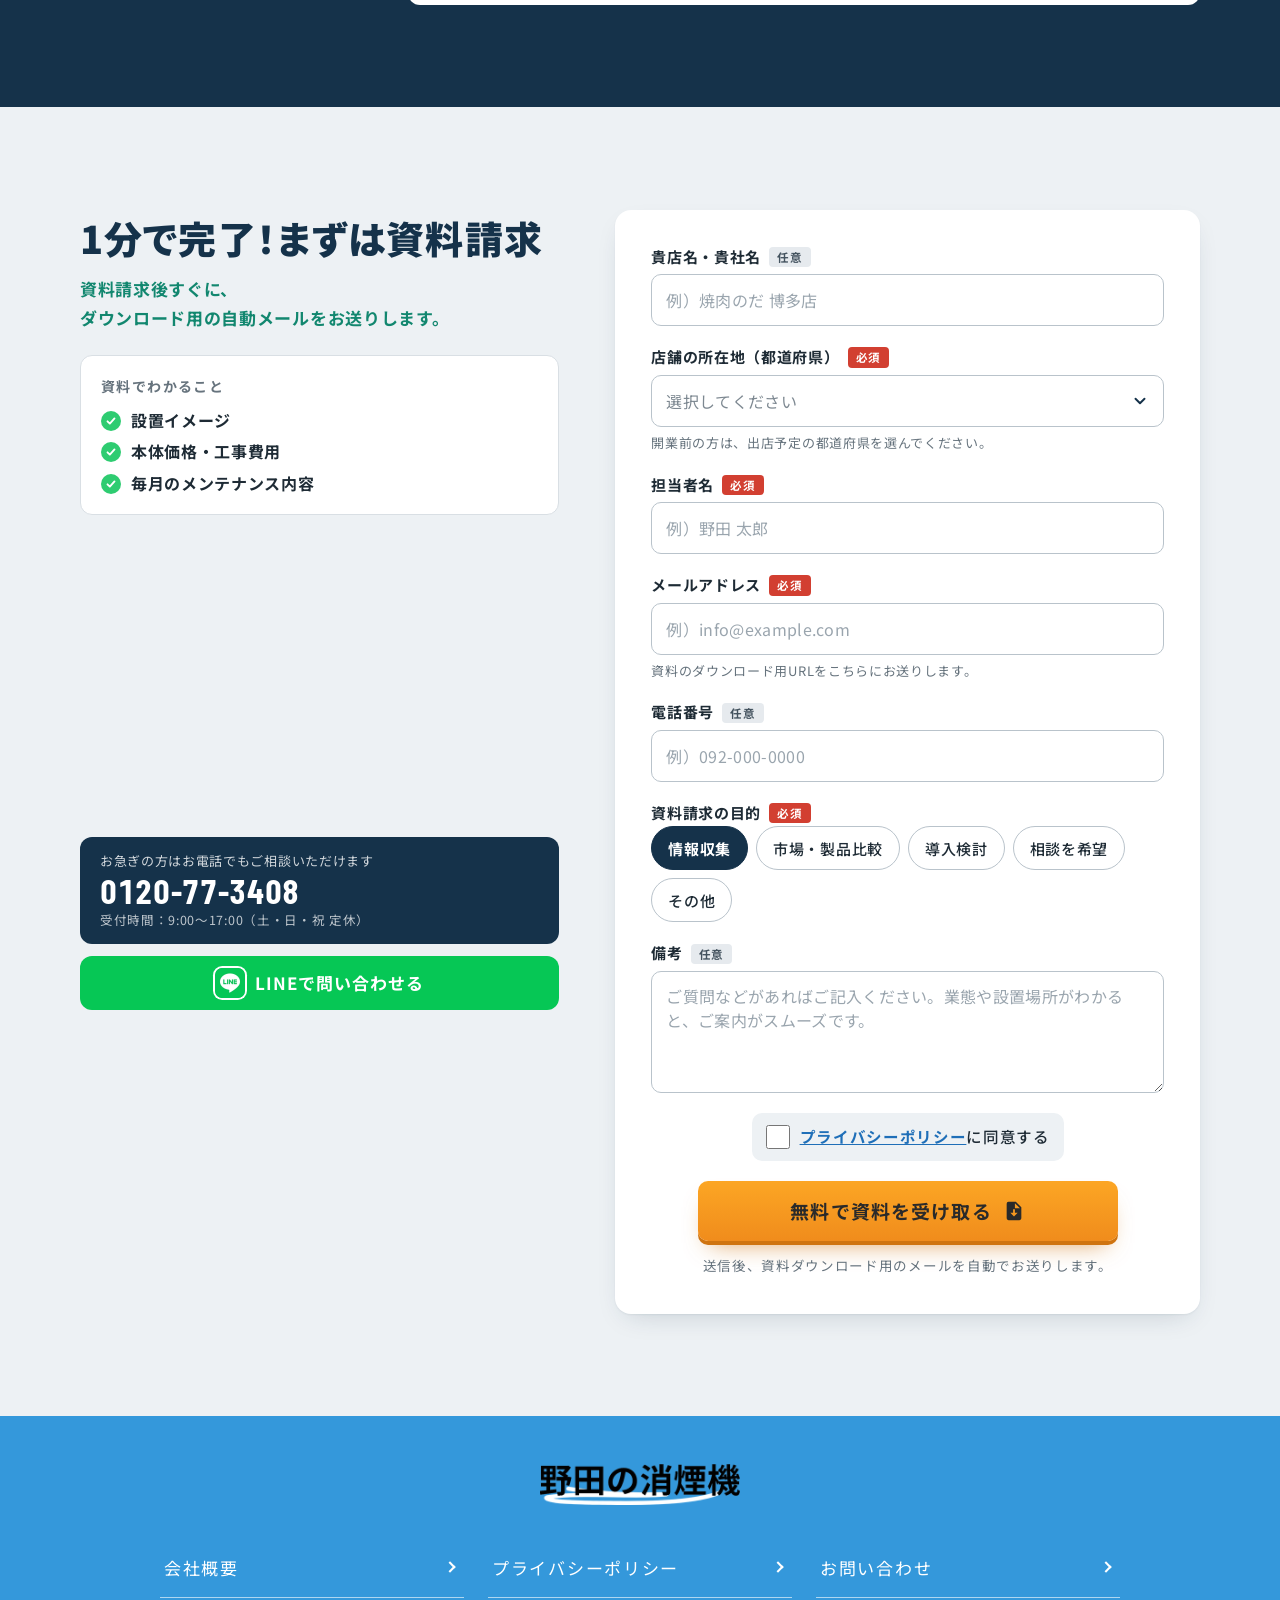
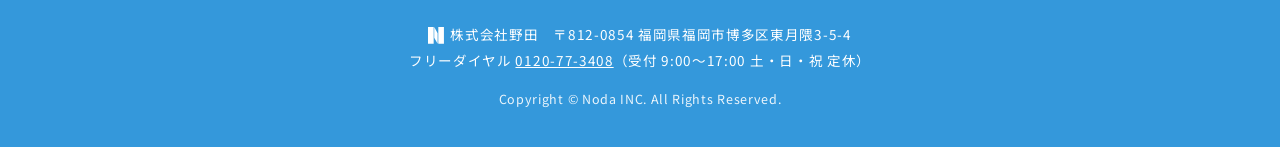
==== commit 87e45855: "構造化データから製品（Product）を外す Search Console から「商品スニペット」の警告（offers・review・aggregateRating の どれかが必要）が届いた。LPに" ====
--- a/index.html
+++ b/index.html
@@ -67,17 +67,6 @@
       "name": "野田の消煙機",
       "inLanguage": "ja",
       "publisher": {"@id": "https://shoenki.duct-noda.com/#org"}
-    },
-    {
-      "@type": "Product",
-      "@id": "https://shoenki.duct-noda.com/#product",
-      "name": "野田の消煙機 JL-8A",
-      "model": "JL-8A",
-      "category": "業務用消煙機（電気集塵機）",
-      "description": "焼肉店・焼き鳥店・居酒屋など重飲食店の排気ダクトに取り付ける電気集塵式の消煙機。高電圧部12kVと低電圧部6kVで油煙を帯電・捕集し、最大91%カットします。消費電力500W、本体750(W)×840(D)×680(H)mm。",
-      "image": "https://shoenki.duct-noda.com/assets/img/jl8a-1000.webp",
-      "brand": {"@type": "Brand", "name": "野田の消煙機"},
-      "manufacturer": {"@id": "https://shoenki.duct-noda.com/#org"}
     },
     {
       "@type": "FAQPage",
